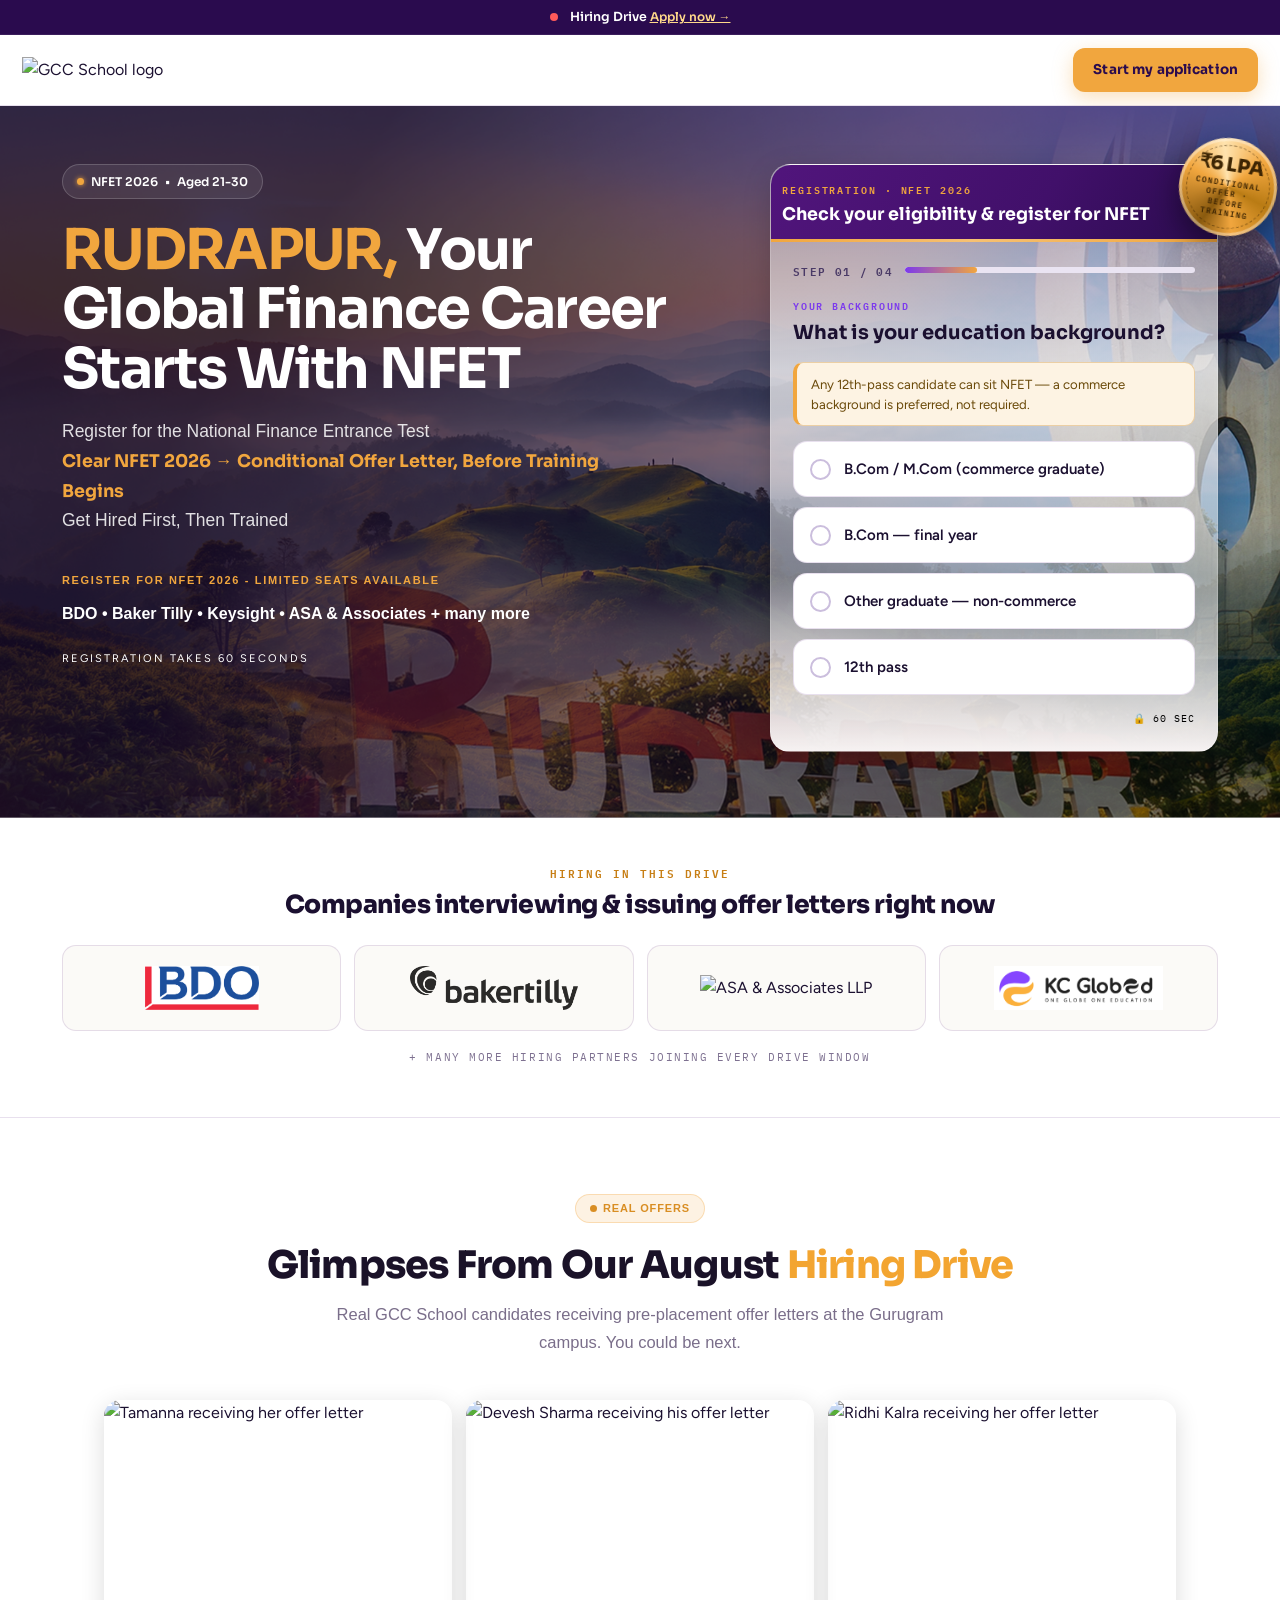
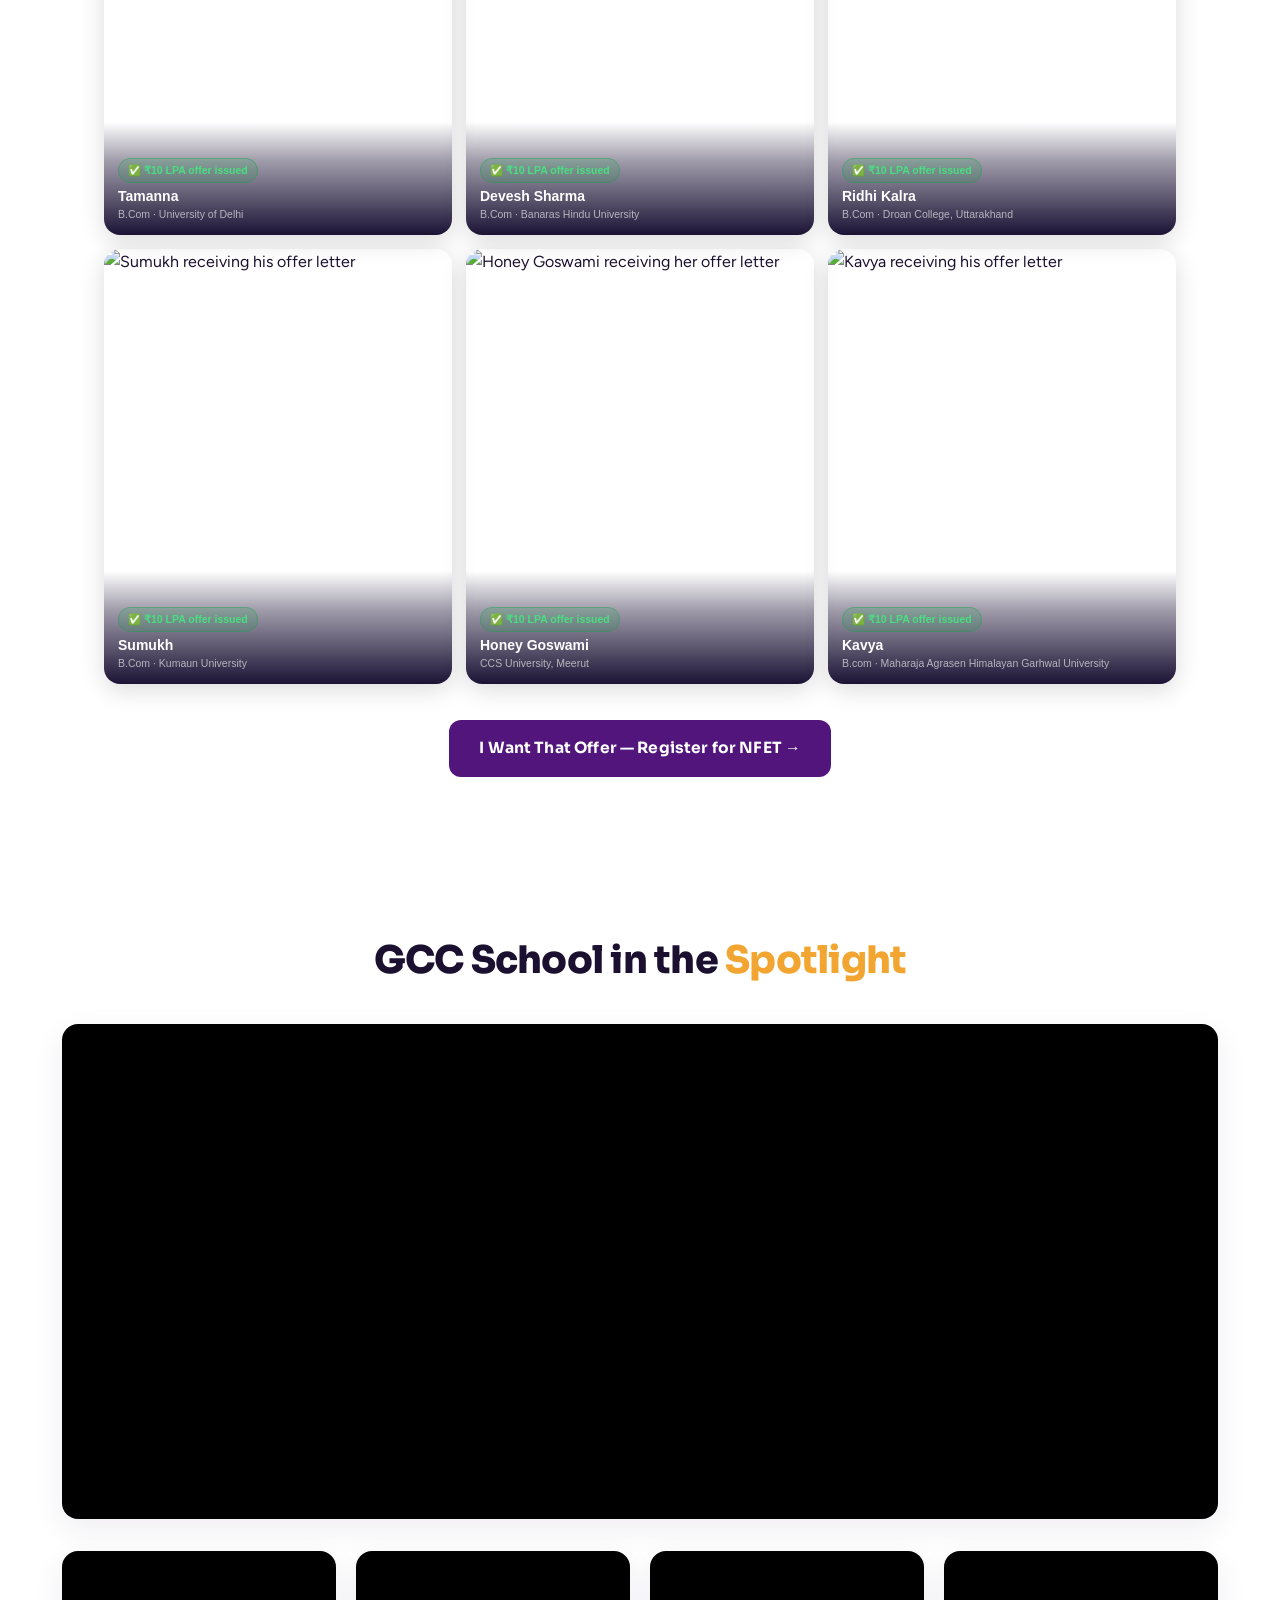
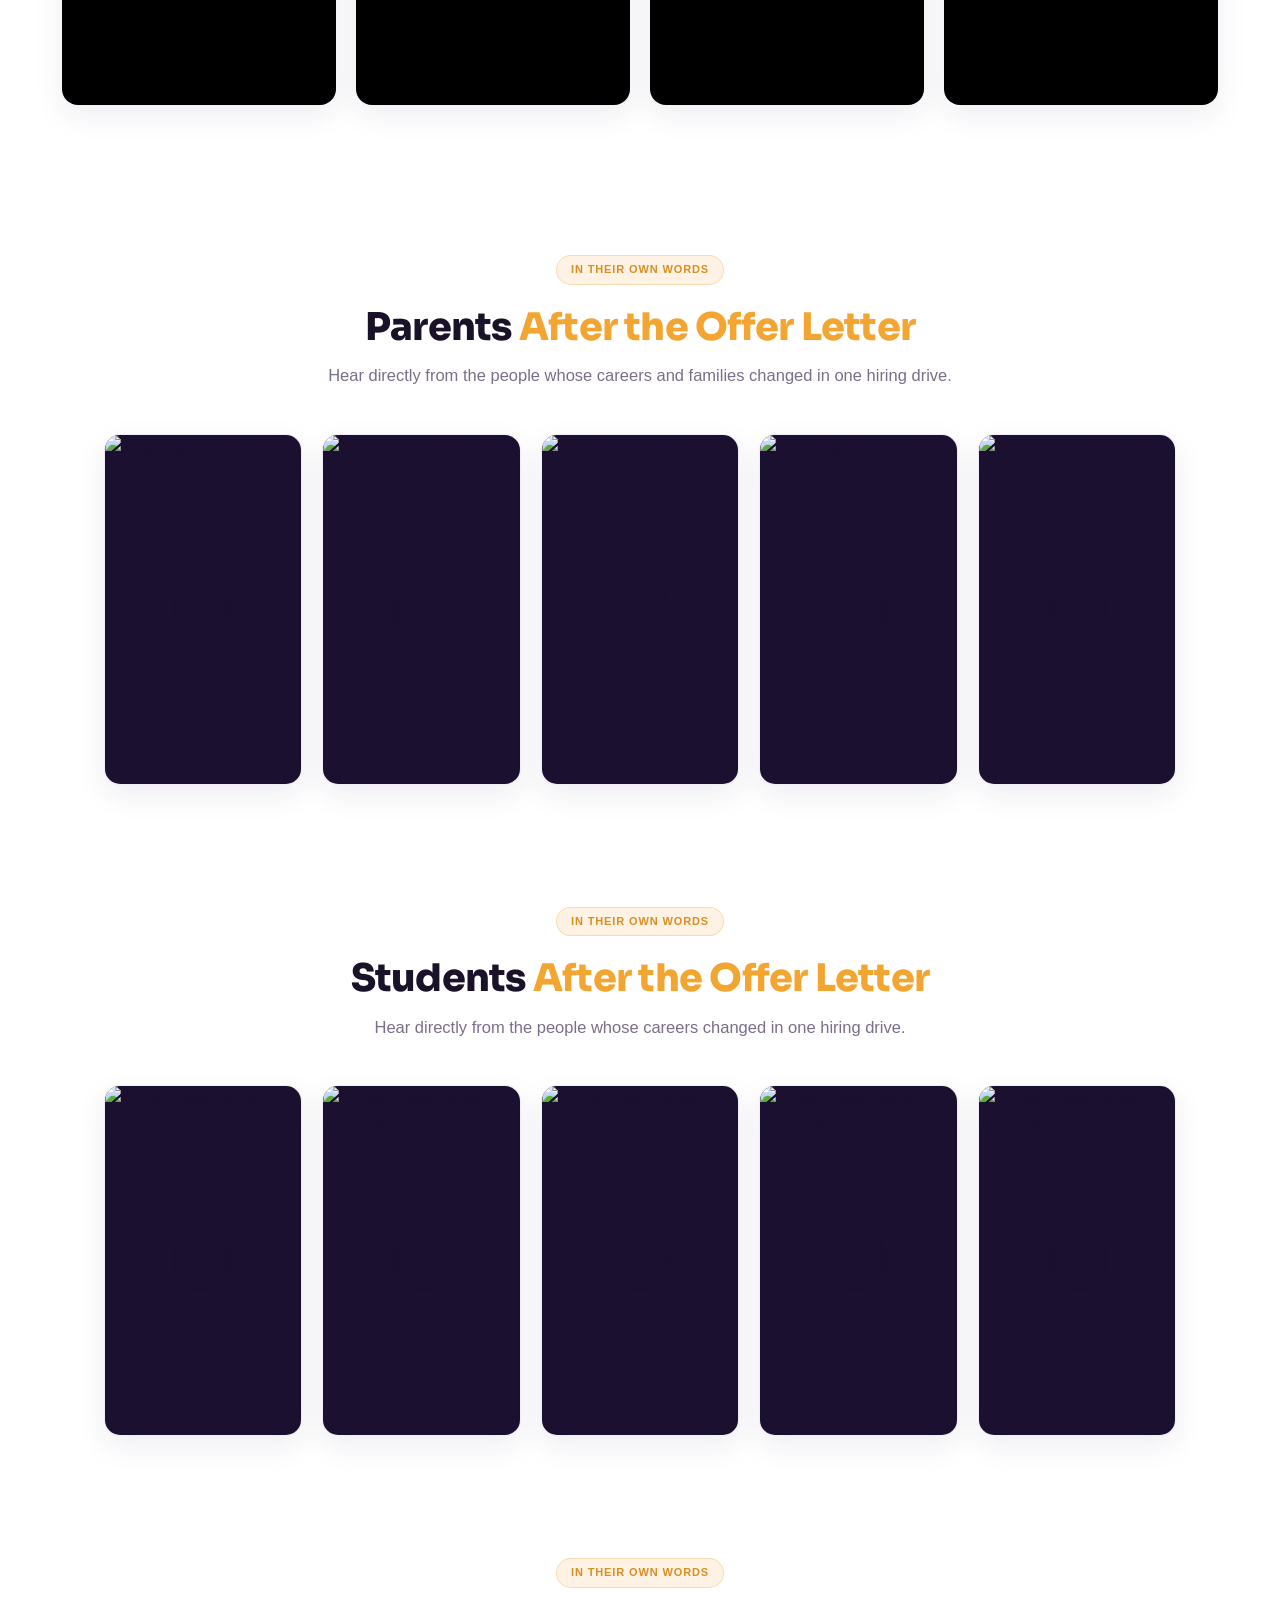
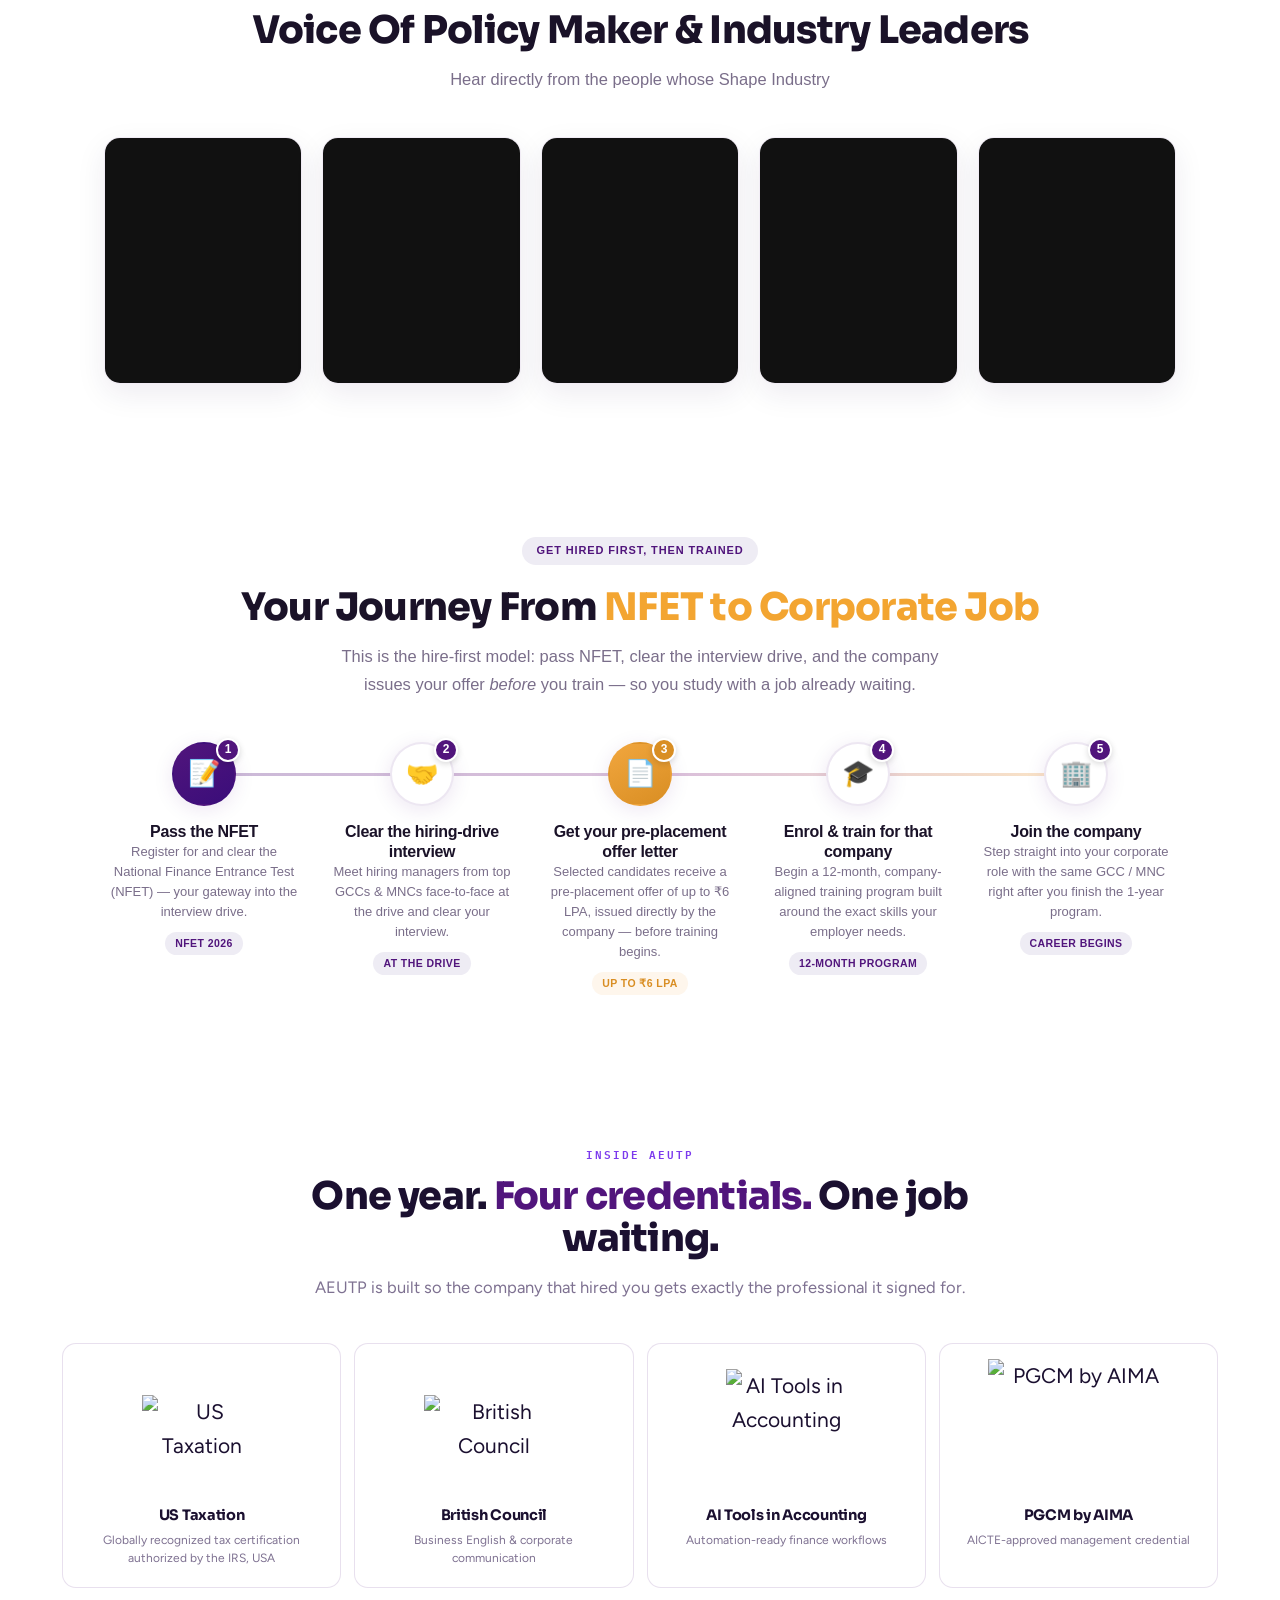
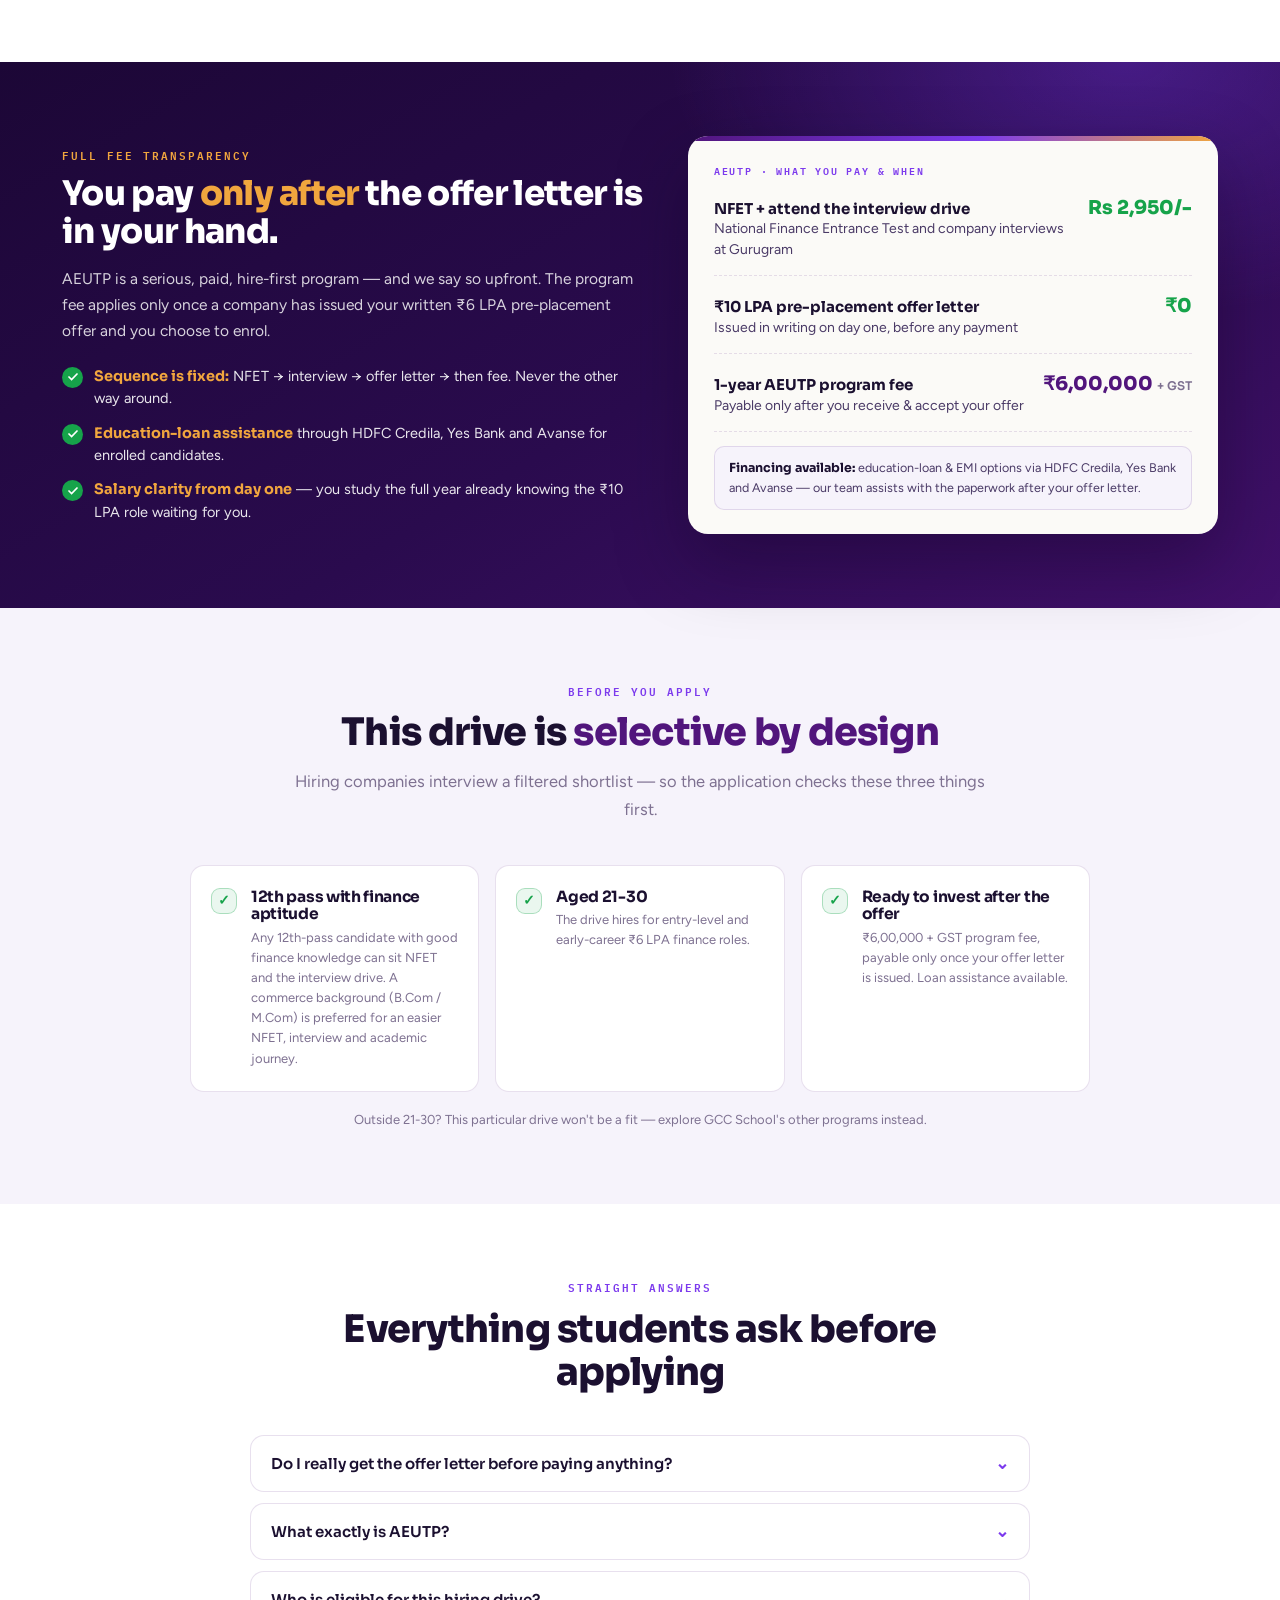
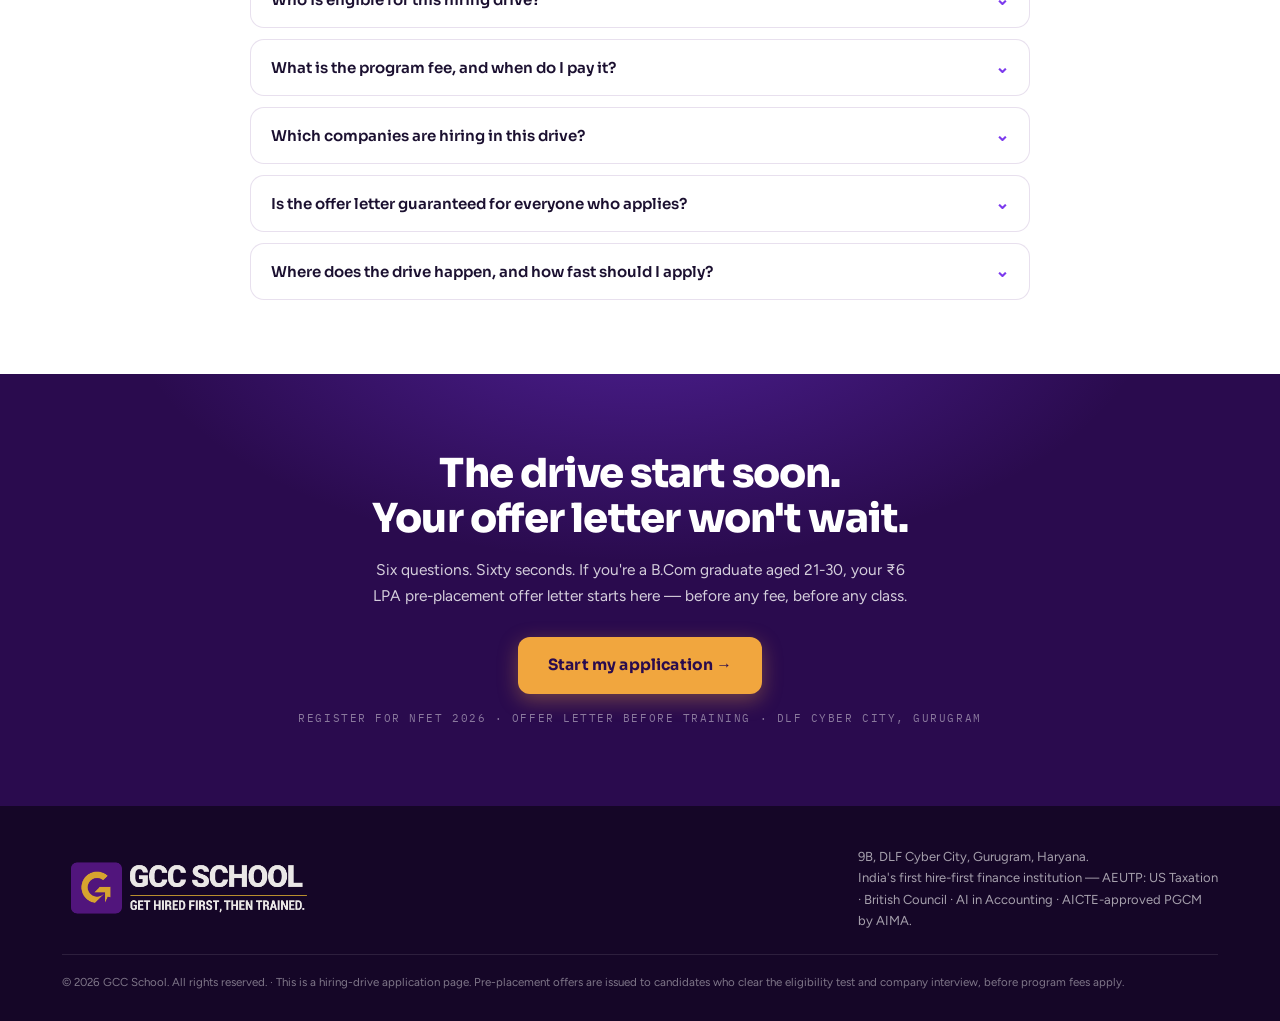
==== index.html @ a6e461c7 "update" ====
<!DOCTYPE html>
<html lang="en">

<head>
  <script src="./state-city.js?v=2"></script>
  <meta charset="UTF-8">
  <meta name="viewport" content="width=device-width, initial-scale=1.0, viewport-fit=cover">
  <meta name="theme-color" content="#2A0B4E">
  <meta name="description"
    content="AEUTP Hiring Drive by GCC School, DLF Cyber City, Gurugram. B.Com graduates (21-30): clear the drive, receive a written ₹6 LPA pre-placement offer letter on day one — before paying a rupee of the 1-year AEUTP program (US Taxation  + British Council + AI in Accounting + AICTE-approved PGCM by AIMA). Apply in 60 seconds.">
  <link rel="shortcut icon" href="https://storage.googleapis.com/static_files_backend/media/images/image.png">
  <title>AEUTP Hiring Drive — ₹6 LPA Offer Letter First, Fees After | GCC School</title>
  <meta property="og:title" content="Get your ₹6 LPA offer letter first. Pay only after.">
  <meta property="og:description"
    content="AEUTP Hiring Drive for B.Com graduates (21-30) at DLF Cyber City, Gurugram. Written pre-placement offer on day one — before any fee. Apply in 60 seconds.">
  <meta property="og:type" content="website">

  <!-- ════════════════ TRACKING (IDs preserved from live page) ════════════════ -->
  <!-- Meta Pixel -->
  <script>
    !function (f, b, e, v, n, t, s) {
      if (f.fbq) return; n = f.fbq = function () {
        n.callMethod ? n.callMethod.apply(n, arguments) : n.queue.push(arguments)
      };
      if (!f._fbq) f._fbq = n; n.push = n; n.loaded = !0; n.version = '2.0';
      n.queue = []; t = b.createElement(e); t.async = !0;
      t.src = v; s = b.getElementsByTagName(e)[0];
      s.parentNode.insertBefore(t, s)
    }(window, document, 'script', 'https://connect.facebook.net/en_US/fbevents.js');
    fbq('init', '1308129784468579');
    fbq('track', 'PageView');
  </script>
  <noscript><img height="1" width="1" style="display:none"
      src="https://www.facebook.com/tr?id=1308129784468579&ev=PageView&noscript=1" /></noscript>

  <!-- Google Analytics -->
  <script async src="https://www.googletagmanager.com/gtag/js?id=G-B2ETHYM6MN"></script>
  <script>window.dataLayer = window.dataLayer || [];
    function gtag() { dataLayer.push(arguments); }
    gtag('js', new Date());
    gtag('config', 'G-B2ETHYM6MN');</script>

  <!-- Google Tag Manager -->
  <script>(function (w, d, s, l, i) {
      w[l] = w[l] || []; w[l].push({
        'gtm.start':
          new Date().getTime(), event: 'gtm.js'
      }); var f = d.getElementsByTagName(s)[0],
        j = d.createElement(s), dl = l != 'dataLayer' ? '&l=' + l : ''; j.async = true; j.src =
          'https://www.googletagmanager.com/gtm.js?id=' + i + dl; f.parentNode.insertBefore(j, f);
    })(window, document, 'script', 'dataLayer', 'GTM-5NVDGXLR');</script>

  <!-- Microsoft Clarity -->
  <script>(function (c, l, a, r, i, t, y) {
      c[a] = c[a] || function () { (c[a].q = c[a].q || []).push(arguments) };
      t = l.createElement(r); t.async = 1; t.src = "https://www.clarity.ms/tag/" + i;
      y = l.getElementsByTagName(r)[0]; y.parentNode.insertBefore(t, y);
    })(window, document, "clarity", "script", "wtdnppatos");</script>

  <link rel="preconnect" href="https://fonts.googleapis.com">
  <link rel="preconnect" href="https://fonts.gstatic.com" crossorigin>
  <link
    href="https://fonts.googleapis.com/css2?family=Sora:wght@500;600;700;800&family=Figtree:wght@400;500;600;700&family=IBM+Plex+Mono:wght@500;600&display=swap"
    rel="stylesheet">

  <link rel="stylesheet" href="./legacy.css">
  <style>
    /* ════════════════ TOKENS ════════════════ */
    :root {
      --ink: #1B1030;
      --ink-2: #4A3A66;
      --ink-3: #7E7191;
      --purple: #51157C;
      --purple-deep: #2A0B4E;
      --violet: #7C3AED;
      --amber: #F1A63E;
      --amber-d: #C77E14;
      --amber-soft: #FDF3E3;
      --paper: #FBFAF7;
      --wash: #F6F3FB;
      --green: #16A34A;
      --green-soft: #EAF7EF;
      --red: #DC2626;
      --red-soft: #FEF2F2;
      --line: rgba(81, 21, 124, .13);
      --f-d: 'Sora', sans-serif;
      --f-b: 'Figtree', sans-serif;
      --f-m: 'IBM Plex Mono', monospace;
      --r-s: 10px;
      --r-m: 14px;
      --r-l: 20px;
      --sh-m: 0 6px 24px rgba(42, 11, 78, .10);
      --sh-l: 0 18px 50px rgba(42, 11, 78, .18);
      --sh-x: 0 28px 70px rgba(13, 4, 32, .35);
    }

    .scroll-dots {
      display: none;
    }

    *,
    *::before,
    *::after {
      box-sizing: border-box;
      margin: 0;
      padding: 0
    }

    html {
      scroll-behavior: smooth;
      -webkit-text-size-adjust: 100%
    }

    body {
      font-family: var(--f-b);
      color: var(--ink);
      background: #fff;
      line-height: 1.6;
      overflow-x: hidden;
      -webkit-tap-highlight-color: transparent
    }

    img {
      max-width: 100%;
      display: block
    }

    a {
      color: inherit;
      text-decoration: none
    }

    button {
      cursor: pointer;
      font-family: inherit;
      border: none;
      background: none
    }

    .btn,
    .opt,
    .faq-q {
      touch-action: manipulation
    }

    [id] {
      scroll-margin-top: 84px
    }

    .wrap {
      width: 100%;
      max-width: 1200px;
      margin: 0 auto;
      padding: 0 22px
    }

    h1,
    h2,
    h3 {
      font-family: var(--f-d);
      letter-spacing: -.02em;
      line-height: 1.12
    }

    .mono {
      font-family: var(--f-m)
    }

    .sr-only {
      position: absolute;
      width: 1px;
      height: 1px;
      overflow: hidden;
      clip: rect(0, 0, 0, 0)
    }

    .btn {
      display: inline-flex;
      align-items: center;
      justify-content: center;
      gap: 9px;
      padding: 16px 30px;
      border-radius: 12px;
      font-family: var(--f-d);
      font-weight: 700;
      font-size: 15.5px;
      transition: transform .18s, box-shadow .18s, background .18s;
      text-align: center
    }

    .btn-amber {
      background: var(--amber);
      color: var(--purple-deep);
      box-shadow: 0 6px 20px rgba(241, 166, 62, .35)
    }

    .btn-amber:hover {
      background: #F6B95F;
      transform: translateY(-2px);
      box-shadow: 0 10px 28px rgba(241, 166, 62, .5)
    }

    .btn-purple {
      background: var(--purple);
      color: #fff
    }

    .btn-purple:hover {
      background: #3E0F61;
      transform: translateY(-2px);
      box-shadow: 0 10px 26px rgba(81, 21, 124, .35)
    }

    .btn:focus-visible,
    .opt:focus-visible,
    .faq-q:focus-visible,
    a:focus-visible {
      outline: 3px solid var(--violet);
      outline-offset: 2px
    }

    .eyebrow {
      font-family: var(--f-m);
      font-size: 11px;
      font-weight: 600;
      letter-spacing: .18em;
      text-transform: uppercase
    }

    .sec {
      padding: 74px 0
    }

    .sec-alt {
      background: var(--wash)
    }

    .sec-head {
      text-align: center;
      max-width: 720px;
      margin: 0 auto 42px
    }

    .sec-head .eyebrow {
      color: var(--violet)
    }

    .sec-title {
      font-size: clamp(25px, 3.4vw, 38px);
      font-weight: 800;
      margin-top: 12px;
      color: var(--ink)
    }

    .sec-title .hl {
      color: var(--purple)
    }

    .sec-lead {
      font-size: clamp(15px, 1.7vw, 16.5px);
      color: var(--ink-3);
      margin-top: 13px;
      line-height: 1.7
    }

    /* ════════════════ TOP STRIP ════════════════ */
    .strip {
      position: sticky;
      top: 0;
      z-index: 1000;
      background: var(--purple-deep);
      color: #fff;
      display: flex;
      align-items: center;
      justify-content: center;
      gap: 12px;
      padding: 9px 14px;
      font-family: var(--f-d);
      font-size: 12.5px;
      font-weight: 600;
      flex-wrap: wrap;
      line-height: 1.3;
      border-bottom: 1px solid rgba(255, 255, 255, .08)
    }

    .strip .dot {
      width: 8px;
      height: 8px;
      border-radius: 50%;
      background: #FF5A5A;
      animation: pulse 1.2s infinite
    }

    @keyframes pulse {

      0%,
      100% {
        transform: scale(1);
        opacity: 1
      }

      50% {
        transform: scale(1.55);
        opacity: .55
      }
    }

    .strip .timer {
      font-family: var(--f-m);
      font-size: 12.5px;
      font-weight: 600;
      background: rgba(255, 255, 255, .10);
      border: 1px solid rgba(255, 255, 255, .16);
      padding: 3px 12px;
      border-radius: 20px;
      color: var(--amber);
      letter-spacing: .06em
    }

    .strip a {
      color: #FFD98A;
      text-decoration: underline;
      font-size: 12px
    }

    .strip-short {
      display: none
    }

    /* ════════════════ NAV ════════════════ */
    .nav {
      background: #fff;
      border-bottom: 1px solid var(--line)
    }

    .nav-in {
      max-width: 1360px;
      margin: 0 auto;
      display: flex;
      align-items: center;
      justify-content: space-between;
      padding: 13px 22px
    }

    .brand {
      display: flex;
      align-items: center;
      gap: 11px
    }

    .brand img {
      max-width: 220px;
    }

    .brand .mk {
      width: 42px;
      height: 42px;
      border-radius: 11px;
      background: linear-gradient(135deg, var(--purple), var(--violet));
      color: #fff;
      display: flex;
      align-items: center;
      justify-content: center;
      font-family: var(--f-d);
      font-weight: 800;
      font-size: 15px
    }

    .brand .nm {
      font-family: var(--f-d);
      font-weight: 800;
      font-size: 17px;
      color: var(--ink);
      line-height: 1.05
    }

    .brand .nm small {
      display: block;
      font-family: var(--f-m);
      font-size: 9px;
      font-weight: 600;
      letter-spacing: .16em;
      text-transform: uppercase;
      color: var(--amber-d);
      margin-top: 3px
    }

    .nav .btn {
      padding: 11px 20px;
      font-size: 13.5px
    }

    /* ════════════════ HERO ════════════════ */
    .hero {
      position: relative;
      background: url('./images/hero_banner.png') center center / cover no-repeat;
      color: #fff;
      padding: 58px 0 66px;
      overflow: hidden;
    }

    .hero::before {
      content: '';
      position: absolute;
      inset: 0;
      z-index: 1;
      background: rgba(0, 0, 0, 0.25);
      pointer-events: none;
    }

    .hero-in {
      position: relative;
      z-index: 2;
      display: grid;
      grid-template-columns: 1fr 448px;
      gap: 54px;
      align-items: start
    }

    .hero-tags {
      display: flex;
      gap: 9px;
      flex-wrap: wrap;
      margin-bottom: 22px
    }

    .htag {
      display: inline-flex;
      align-items: center;
      gap: 7px;
      padding: 7px 14px;
      border-radius: 24px;
      font-family: var(--f-d);
      font-size: 12px;
      font-weight: 600;
      background: rgba(255, 255, 255, .08);
      border: 1px solid rgba(255, 255, 255, .18)
    }

    .htag.live {
      color: #FF9B9B;
      border-color: rgba(255, 90, 90, .45);
      background: rgba(255, 90, 90, .10)
    }

    .htag.blink {
      animation: htagBlinker 1.5s ease-in-out infinite;
    }

    @keyframes htagBlinker {

      0%,
      100% {
        opacity: 1;
        border-color: rgba(241, 166, 62, 0.8);
        box-shadow: 0 0 15px rgba(241, 166, 62, 0.35);
        background: rgba(241, 166, 62, 0.15);
      }

      50% {
        opacity: 0.7;
        border-color: rgba(241, 166, 62, 0.2);
        box-shadow: none;
        background: rgba(241, 166, 62, 0.05);
      }
    }

    .h1 {
      font-size: clamp(33px, 5.3vw, 56px);
      font-weight: 800;
      letter-spacing: -.03em;
      line-height: 1.06;
      margin-bottom: 18px
    }

    .h1 .gold {
      color: var(--amber)
    }

    .h1 .under {
      background-image: linear-gradient(90deg, rgba(241, 166, 62, .9), rgba(246, 193, 115, .9));
      background-repeat: no-repeat;
      background-size: 100% .14em;
      background-position: 0 92%;
      -webkit-box-decoration-break: clone;
      box-decoration-break: clone;
      padding-bottom: .04em
    }

    .hero-lead {
      font-size: clamp(15px, 1.9vw, 17.5px);
      color: rgba(255, 255, 255, .86);
      max-width: 560px;
      line-height: 1.7;
      margin-bottom: 24px
    }

    .hero-lead strong {
      color: var(--amber);
      font-family: var(--f-d);
      font-weight: 700
    }

    .hero-proof {
      display: flex;
      flex-direction: column;
      gap: 11px;
      margin-top: 6px
    }

    .hp-row {
      display: flex;
      align-items: flex-start;
      gap: 11px;
      font-size: 14.5px;
      color: rgba(255, 255, 255, .9)
    }

    .hp-row .tk {
      flex-shrink: 0;
      width: 21px;
      height: 21px;
      border-radius: 50%;
      background: var(--green);
      display: flex;
      align-items: center;
      justify-content: center;
      margin-top: 1px
    }

    .hp-row b {
      font-family: var(--f-d);
      font-weight: 700;
      color: #fff
    }

    .hero-note {
      margin-top: 26px;
      font-family: var(--f-m);
      font-size: 11px;
      letter-spacing: .14em;
      text-transform: uppercase;
      color: rgba(255, 255, 255, .5)
    }

    /* ════════════════ APPLICATION CARD — the offer-letter ════════════════ */
    .app-shell {
      position: relative;
    }

    .seal {
      position: absolute;
      top: -26px;
      right: -59px;
      z-index: 6;
      width: 98px;
      height: 98px;
      border-radius: 50%;
      display: flex;
      flex-direction: column;
      align-items: center;
      justify-content: center;
      text-align: center;
      transform: rotate(9deg);
      background: conic-gradient(from 210deg, #8A5A0E, #F1A63E 22%, #FFE3AE 38%, #F1A63E 55%, #B97B14 72%, #F1A63E 88%, #8A5A0E);
      box-shadow: 0 12px 30px rgba(0, 0, 0, .4), inset 0 0 0 3px rgba(255, 255, 255, .35);
      color: #3D2503
    }

    .seal::before {
      content: '';
      position: absolute;
      inset: 7px;
      border-radius: 50%;
      border: 1.5px dashed rgba(61, 37, 3, .55)
    }

    .seal .a {
      font-family: var(--f-d);
      font-weight: 800;
      font-size: 19px;
      line-height: 1;
      letter-spacing: -.02em
    }

    .seal .b {
      font-family: var(--f-m);
      font-size: 7.6px;
      font-weight: 600;
      letter-spacing: .14em;
      text-transform: uppercase;
      margin-top: 3px;
      max-width: 74px;
      line-height: 1.35
    }

    .app-card {
      background: linear-gradient(to bottom,
          rgba(255, 255, 255, 0.339) 0%,
          rgba(255, 255, 255, 0.739) 35%,
          rgba(255, 255, 255, 0.427) 70%,
          rgb(246, 242, 242) 100%);

      backdrop-filter: blur(0px);
      -webkit-backdrop-filter: blur(8px);

      border: 1px solid rgba(255, 255, 255, 0.18);
      box-shadow: 0 8px 28px rgba(0, 0, 0, 0.18);
      border-radius: 20px;
      overflow: hidden;
    }

    .app-head {
      background: linear-gradient(120deg, var(--purple) 0%, #41106A 60%, var(--purple-deep) 100%);
      padding: 17px 11px 15px;
      padding-right: 42px;
      border-top-left-radius: 20px;
      position: relative
    }

    .app-head::after {
      content: '';
      position: absolute;
      left: 0;
      right: 0;
      bottom: 0;
      height: 3px;
      background: linear-gradient(90deg, var(--amber), #F6C173 45%, var(--amber))
    }

    .app-head .k {
      font-family: var(--f-m);
      font-size: 9.5px;
      font-weight: 600;
      letter-spacing: .2em;
      text-transform: uppercase;
      color: var(--amber);
      display: flex;
      justify-content: space-between;
      gap: 10px
    }

    .app-head .t {
      font-family: var(--f-d);
      color: #fff;
      font-weight: 700;
      font-size: 17.5px;
      margin-top: 6px;
      line-height: 1.35
    }

    .app-body {
      padding: 20px 22px 24px;
      min-height: 452px;
      display: flex;
      flex-direction: column;
    }

    .prog {
      display: flex;
      align-items: center;
      gap: 12px;
      margin-bottom: 18px
    }

    .prog .tick {
      font-family: var(--f-m);
      font-size: 11px;
      font-weight: 600;
      letter-spacing: .12em;
      color: var(--ink-2);
      white-space: nowrap
    }

    .prog .rail {
      flex: 1;
      height: 6px;
      border-radius: 6px;
      background: #EAE4F2;
      overflow: hidden
    }

    .prog .fill {
      height: 100%;
      width: 0%;
      border-radius: 6px;
      background: linear-gradient(90deg, var(--violet), var(--amber));
      transition: width .35s ease
    }

    .q-kicker {
      font-family: var(--f-m);
      font-size: 10px;
      font-weight: 600;
      letter-spacing: .18em;
      text-transform: uppercase;
      color: var(--violet);
      margin-bottom: 7px
    }

    .q-title {
      font-family: var(--f-d);
      font-size: 19.5px;
      font-weight: 700;
      color: var(--ink);
      line-height: 1.35;
      margin-bottom: 15px
    }

    .q-note {
      background: var(--amber-soft);
      border: 1px solid rgba(199, 126, 20, .3);
      border-left: 4px solid var(--amber);
      border-radius: var(--r-s);
      padding: 11px 14px;
      font-size: 13.2px;
      line-height: 1.55;
      color: #6B4A0A;
      margin-bottom: 15px
    }

    .q-note b {
      font-family: var(--f-d)
    }

    .opts {
      display: flex;
      flex-direction: column;
      gap: 10px
    }

    .opt {
      display: flex;
      align-items: center;
      gap: 13px;
      width: 100%;
      text-align: left;
      background: #fff;
      border: 1.5px solid var(--line);
      border-radius: var(--r-m);
      padding: 15px 16px;
      font-family: var(--f-b);
      font-size: 15px;
      font-weight: 600;
      color: var(--ink);
      transition: border-color .15s, box-shadow .15s, transform .12s;
      min-height: 56px
    }

    .opt .ring {
      flex-shrink: 0;
      width: 21px;
      height: 21px;
      border-radius: 50%;
      border: 2px solid #CBBEDD;
      position: relative;
      transition: border-color .15s
    }

    @media(hover:hover) {
      .opt:hover {
        border-color: var(--violet);
        box-shadow: 0 4px 16px rgba(124, 58, 237, .14);
        transform: translateY(-1px)
      }
    }

    .opt:active {
      transform: scale(.985)
    }

    .opt.sel {
      border-color: var(--purple);
      background: #F4EEFB;
      box-shadow: 0 4px 16px rgba(81, 21, 124, .16)
    }

    .opt.sel .ring {
      border-color: var(--purple)
    }

    .opt.sel .ring::after {
      content: '';
      position: absolute;
      inset: 3.5px;
      border-radius: 50%;
      background: var(--purple)
    }

    .opt small {
      display: block;
      font-weight: 500;
      font-size: 12.5px;
      color: var(--ink-3);
      margin-top: 2px
    }

    .step-foot {
      margin-top: auto;
      padding-top: 16px;
      display: flex;
      align-items: center;
      justify-content: space-between;
      gap: 10px
    }

    .back-lk {
      display: inline-flex;
      align-items: center;
      gap: 6px;
      font-family: var(--f-d);
      font-size: 13px;
      font-weight: 600;
      color: var(--ink-3);
      padding: 6px 4px
    }

    .back-lk:hover {
      color: var(--purple)
    }

    .secure {
      font-family: var(--f-m);
      font-size: 10px;
      letter-spacing: .1em;
      text-transform: uppercase;
      color: black
    }

    .step {
      animation: stepIn .32s ease both
    }

    @keyframes stepIn {
      from {
        opacity: 0;
        transform: translateX(26px)
      }

      to {
        opacity: 1;
        transform: none
      }
    }

    .f-stack {
      display: flex;
      flex-direction: column;
      gap: 10px
    }

    .f-in {
      width: 100%;
      padding: 14px 15px;
      border: 1.5px solid var(--line);
      border-radius: var(--r-s);
      font-size: 16px;
      font-family: var(--f-b);
      background: #fff;
      color: var(--ink);
      outline: none;
      transition: border-color .15s, box-shadow .15s
    }

    .f-in:focus {
      border-color: var(--purple);
      box-shadow: 0 0 0 3px rgba(81, 21, 124, .10)
    }

    .f-in::placeholder {
      color: #A79BB8
    }

    .f-err {
      display: none;
      color: var(--red);
      font-size: 12px;
      margin-top: -4px;
      padding-left: 2px
    }

    .consent {
      font-size: 11.5px;
      color: var(--ink-3);
      line-height: 1.55;
      margin-top: 10px;
      text-align: center
    }

    .hp-field {
      position: absolute;
      left: -6000px;
      top: -6000px;
      height: 0;
      overflow: hidden
    }

    /* Disqualified + success states */
    .state-wrap {
      text-align: center;
      padding: 16px 4px 6px;
      animation: stepIn .32s ease both
    }

    .state-ic {
      width: 64px;
      height: 64px;
      border-radius: 50%;
      margin: 0 auto 16px;
      display: flex;
      align-items: center;
      justify-content: center;
      font-size: 29px
    }

    .state-ic.ok {
      background: var(--green);
      color: #fff
    }

    .state-ic.no {
      background: var(--red-soft);
      color: var(--red);
      border: 2px solid #FCA5A5;
      font-size: 25px
    }

    .state-wrap h3 {
      font-size: 21px;
      font-weight: 800;
      color: var(--ink);
      margin-bottom: 9px
    }

    .state-wrap p {
      font-size: 14px;
      color: var(--ink-2);
      line-height: 1.65;
      max-width: 340px;
      margin: 0 auto
    }

    .lead-ref {
      display: inline-block;
      margin: 14px auto 4px;
      font-family: var(--f-m);
      font-size: 12.5px;
      font-weight: 600;
      letter-spacing: .08em;
      background: var(--green-soft);
      color: #0E6B33;
      border: 1px solid rgba(22, 163, 74, .35);
      border-radius: 8px;
      padding: 7px 14px
    }

    .next-list {
      text-align: left;
      max-width: 340px;
      margin: 16px auto 0;
      display: flex;
      flex-direction: column;
      gap: 9px
    }

    .next-list .n {
      display: flex;
      gap: 10px;
      font-size: 13.5px;
      color: var(--ink-2);
      line-height: 1.5
    }

    .next-list .n b {
      color: var(--ink)
    }

    .next-list .n .d {
      flex-shrink: 0;
      width: 22px;
      height: 22px;
      border-radius: 7px;
      background: var(--wash);
      border: 1px solid var(--line);
      font-family: var(--f-m);
      font-size: 11px;
      font-weight: 600;
      color: var(--purple);
      display: flex;
      align-items: center;
      justify-content: center;
      margin-top: 1px
    }

    .wa-btn {
      margin-top: 18px;
      background: #22C15E;
      color: #fff;
      box-shadow: 0 6px 20px rgba(34, 193, 94, .35)
    }

    .wa-btn:hover {
      background: #1FAF55;
      transform: translateY(-2px)
    }

    /* ════════════════ LOGO BAND ════════════════ */
    .logo-band {
      background: #fff;
      padding: 46px 0 50px;
      border-bottom: 1px solid var(--line)
    }

    .logo-head {
      text-align: center;
      margin-bottom: 26px
    }

    .logo-head .eyebrow {
      color: var(--amber-d)
    }

    .logo-head h2 {
      font-size: clamp(19px, 2.6vw, 25px);
      font-weight: 800;
      margin-top: 9px;
      color: var(--ink)
    }

    .logo-grid {
      display: grid;
      grid-template-columns: repeat(4, 1fr);
      gap: 13px;
      align-items: stretch
    }

    .logo-cell {
      background: var(--paper);
      border: 1px solid var(--line);
      border-radius: var(--r-m);
      padding: 0px 8px;
      display: flex;
      align-items: center;
      justify-content: center;
      min-height: 86px;
      transition: transform .18s, box-shadow .18s
    }


    @media(hover:hover) {
      .logo-cell:hover {
        transform: translateY(-3px);
        box-shadow: var(--sh-m)
      }
    }

    .logo-cell img {
      max-height: 44px;
      width: auto;
      max-width: 100%;
      object-fit: contain
    }

    .logo-more {
      text-align: center;
      margin-top: 18px;
      font-family: var(--f-m);
      font-size: 11px;
      letter-spacing: .14em;
      text-transform: uppercase;
      color: var(--ink-3)
    }

    /* ════════════════ JOURNEY ════════════════ */
    .jgrid {
      display: grid;
      grid-template-columns: repeat(4, 1fr);
      gap: 16px;
      position: relative
    }

    .jgrid::before {
      content: '';
      position: absolute;
      top: 29px;
      left: 9%;
      right: 9%;
      height: 2px;
      background: repeating-linear-gradient(90deg, var(--line) 0 9px, transparent 9px 17px)
    }

    .jcard {
      background: #fff;
      border: 1px solid var(--line);
      border-radius: var(--r-l);
      padding: 24px 20px;
      position: relative;
      transition: transform .2s, box-shadow .2s
    }

    @media(hover:hover) {
      .jcard:hover {
        transform: translateY(-4px);
        box-shadow: var(--sh-l)
      }
    }

    .jnum {
      width: 46px;
      height: 46px;
      border-radius: 13px;
      background: var(--purple);
      color: #fff;
      display: flex;
      align-items: center;
      justify-content: center;
      font-family: var(--f-m);
      font-weight: 600;
      font-size: 15px;
      margin-bottom: 15px;
      position: relative;
      z-index: 1;
      box-shadow: 0 7px 18px rgba(81, 21, 124, .3)
    }

    .jcard.win {
      border-color: rgba(241, 166, 62, .6);
      background: linear-gradient(180deg, #FFFBF2, #fff)
    }

    .jcard.win .jnum {
      background: var(--amber);
      color: var(--purple-deep);
      box-shadow: 0 7px 18px rgba(241, 166, 62, .4)
    }

    .jcard h3 {
      font-size: 16.5px;
      font-weight: 700;
      margin-bottom: 8px
    }

    .jcard p {
      font-size: 13.5px;
      color: var(--ink-3);
      line-height: 1.6
    }

    .jcard p b {
      color: var(--amber-d)
    }

    .jpill {
      display: inline-block;
      margin-top: 12px;
      font-family: var(--f-m);
      font-size: 10px;
      font-weight: 600;
      letter-spacing: .1em;
      text-transform: uppercase;
      background: var(--wash);
      border: 1px solid var(--line);
      color: var(--purple);
      border-radius: 16px;
      padding: 4px 11px
    }

    .jcard.win .jpill {
      background: var(--amber-soft);
      border-color: rgba(199, 126, 20, .35);
      color: var(--amber-d)
    }

    /* ════════════════ PROGRAM STACK ════════════════ */
    .stack-grid {
      display: grid;
      grid-template-columns: repeat(4, 1fr);
      gap: 13px
    }

    .scard {
      background: #fff;
      border: 1px solid var(--line);
      border-radius: var(--r-m);
      padding: 20px 16px;
      text-align: center;
      transition: transform .18s, box-shadow .18s
    }

    @media(hover:hover) {
      .scard:hover {
        transform: translateY(-3px);
        box-shadow: var(--sh-m)
      }
    }

    .scard .ic {
      /* width: 46px;
      height: 46px; */
      margin: 0 auto 12px;
      border-radius: 13px;
      display: flex;
      align-items: center;
      justify-content: center;
      font-size: 21px
    }

    .scard h3 {
      font-size: 14.5px;
      font-weight: 700;
      line-height: 1.35
    }

    .scard p {
      font-size: 12px;
      color: var(--ink-3);
      margin-top: 5px;
      line-height: 1.5
    }

    .stack-note {
      margin-top: 20px;
      text-align: center;
      font-size: 13.5px;
      color: var(--ink-2)
    }

    .stack-note b {
      font-family: var(--f-d);
      color: var(--purple)
    }

    /* ════════════════ FEE / MODEL ════════════════ */
    .fee-wrap {
      display: grid;
      grid-template-columns: 1.05fr .95fr;
      gap: 40px;
      align-items: center
    }

    .fee-copy h2 {
      font-size: clamp(24px, 3.2vw, 34px);
      font-weight: 800
    }

    .fee-copy h2 .hl {
      color: var(--amber)
    }

    .fee-copy p {
      margin-top: 14px;
      font-size: 15.5px;
      line-height: 1.7;
      color: rgba(255, 255, 255, .82)
    }

    .fee-points {
      margin-top: 20px;
      display: flex;
      flex-direction: column;
      gap: 12px
    }

    .fee-points .fp {
      display: flex;
      gap: 11px;
      font-size: 14.5px;
      color: rgba(255, 255, 255, .9);
      line-height: 1.55
    }

    .fee-points .fp .tk {
      flex-shrink: 0;
      width: 21px;
      height: 21px;
      border-radius: 50%;
      background: var(--green);
      display: flex;
      align-items: center;
      justify-content: center;
      margin-top: 2px
    }

    .fee-points .fp b {
      color: var(--amber);
      font-family: var(--f-d)
    }

    .fee-card {
      background: var(--paper);
      border-radius: var(--r-l);
      box-shadow: var(--sh-x);
      padding: 26px 26px 24px;
      color: var(--ink);
      position: relative;
      overflow: hidden
    }

    .fee-card::before {
      content: '';
      position: absolute;
      top: 0;
      left: 0;
      right: 0;
      height: 5px;
      background: linear-gradient(90deg, var(--purple), var(--violet) 55%, var(--amber))
    }

    .fee-card .fk {
      font-family: var(--f-m);
      font-size: 10px;
      font-weight: 600;
      letter-spacing: .18em;
      text-transform: uppercase;
      color: var(--violet)
    }

    .fee-row {
      display: flex;
      justify-content: space-between;
      align-items: baseline;
      gap: 14px;
      padding: 15px 0;
      border-bottom: 1px dashed var(--line)
    }

    .fee-row:last-of-type {
      border-bottom: none
    }

    .fee-row .l {
      font-size: 14px;
      color: var(--ink-2);
      line-height: 1.45
    }

    .fee-row .l b {
      display: block;
      font-family: var(--f-d);
      font-size: 15px;
      color: var(--ink)
    }

    .fee-row .v {
      font-family: var(--f-d);
      font-weight: 800;
      font-size: 19px;
      color: var(--purple);
      white-space: nowrap
    }

    .fee-row .v.free {
      color: var(--green)
    }

    .loan-line {
      margin-top: 14px;
      background: var(--wash);
      border: 1px solid var(--line);
      border-radius: var(--r-s);
      padding: 11px 14px;
      font-size: 12.5px;
      color: var(--ink-2);
      line-height: 1.55
    }

    .loan-line b {
      font-family: var(--f-d);
      color: var(--ink)
    }

    /* ════════════════ ELIGIBILITY ════════════════ */
    .elig-grid {
      display: grid;
      grid-template-columns: repeat(3, 1fr);
      gap: 16px;
      max-width: 900px;
      margin: 0 auto
    }

    .ecard {
      background: #fff;
      border: 1px solid var(--line);
      border-radius: var(--r-m);
      padding: 22px 20px;
      display: flex;
      gap: 14px;
      align-items: flex-start
    }

    .ecard .tk {
      flex-shrink: 0;
      width: 26px;
      height: 26px;
      border-radius: 9px;
      background: var(--green-soft);
      color: var(--green);
      display: flex;
      align-items: center;
      justify-content: center;
      font-weight: 800;
      font-size: 14px;
      border: 1px solid rgba(22, 163, 74, .3)
    }

    .ecard h3 {
      font-size: 15.5px;
      font-weight: 700;
      margin-bottom: 5px
    }

    .ecard p {
      font-size: 13px;
      color: var(--ink-3);
      line-height: 1.55
    }

    .elig-warn {
      max-width: 900px;
      margin: 18px auto 0;
      text-align: center;
      font-size: 13px;
      color: var(--ink-3)
    }

    /* ════════════════ FAQ ════════════════ */
    .faq {
      max-width: 780px;
      margin: 0 auto;
      display: flex;
      flex-direction: column;
      gap: 11px
    }

    .faq-item {
      background: #fff;
      border: 1px solid var(--line);
      border-radius: var(--r-m);
      overflow: hidden
    }

    .faq-q {
      width: 100%;
      display: flex;
      justify-content: space-between;
      align-items: center;
      gap: 14px;
      text-align: left;
      padding: 17px 20px;
      font-family: var(--f-d);
      font-size: 15px;
      font-weight: 600;
      color: var(--ink)
    }

    .faq-q .ch {
      flex-shrink: 0;
      transition: transform .25s;
      color: var(--violet);
      font-size: 17px
    }

    .faq-item.open .ch {
      transform: rotate(180deg)
    }

    .faq-a {
      max-height: 0;
      overflow: hidden;
      transition: max-height .3s ease
    }

    .faq-a-in {
      padding: 0 20px 18px;
      font-size: 14px;
      color: var(--ink-2);
      line-height: 1.7
    }

    .faq-a-in b {
      color: var(--ink)
    }

    /* ════════════════ FINAL CTA ════════════════ */
    .final {
      background: radial-gradient(800px 420px at 50% -20%, rgba(124, 58, 237, .45), transparent 65%), var(--purple-deep);
      color: #fff;
      text-align: center;
      padding: 78px 0
    }

    .final h2 {
      font-size: clamp(26px, 3.6vw, 40px);
      font-weight: 800
    }

    .final h2 .gold {
      color: var(--amber)
    }

    .final p {
      margin: 15px auto 28px;
      max-width: 560px;
      font-size: 15.5px;
      color: rgba(255, 255, 255, .8);
      line-height: 1.7
    }

    .final .mono-note {
      margin-top: 16px;
      font-family: var(--f-m);
      font-size: 11px;
      letter-spacing: .14em;
      text-transform: uppercase;
      color: rgba(255, 255, 255, .45)
    }

    /* ════════════════ FOOTER ════════════════ */
    .foot {
      background: #150627;
      color: rgba(255, 255, 255, .62);
      padding: 40px 0 30px;
      font-size: 13px
    }

    .foot-top {
      display: flex;
      justify-content: space-between;
      gap: 26px;
      flex-wrap: wrap;
      padding-bottom: 22px;
      border-bottom: 1px solid rgba(255, 255, 255, .1)
    }

    .foot-top img {
      max-height: 84px;
      width: auto;
      border-radius: 4px;
    }


    .foot .nm {
      font-family: var(--f-d);
      font-weight: 800;
      font-size: 17px;
      color: #fff
    }

    .foot .nm small {
      display: block;
      font-family: var(--f-m);
      font-size: 9px;
      letter-spacing: .16em;
      text-transform: uppercase;
      color: var(--amber);
      margin-top: 4px
    }

    .foot-bottom {
      padding-top: 18px;
      font-size: 11.5px;
      line-height: 1.6;
      color: rgba(255, 255, 255, .45)
    }

    /* ════════════════ STICKY MOBILE BAR ════════════════ */
    .mbar {
      display: none;
      position: fixed;
      left: 0;
      right: 0;
      bottom: 0;
      z-index: 1001;
      background: #fff;
      border-top: 1px solid var(--line);
      box-shadow: 0 -8px 30px rgba(42, 11, 78, .15);
      padding: 10px 14px calc(10px + env(safe-area-inset-bottom));
      transform: translateY(110%);
      transition: transform .3s ease
    }

    .mbar-in {
      display: flex;
      align-items: center;
      justify-content: space-between;
      gap: 12px
    }

    .mbar .t {
      font-family: var(--f-d);
      font-weight: 700;
      font-size: 13.5px;
      color: var(--ink)
    }

    .mbar .s {
      font-family: var(--f-m);
      font-size: 10.5px;
      color: var(--red);
      letter-spacing: .06em
    }

    .mbar .btn {
      padding: 12px 20px;
      font-size: 14px
    }

    .fade {
      opacity: 0;
      transform: translateY(20px);
      transition: opacity .55s ease, transform .55s ease
    }

    .fade.in {
      opacity: 1;
      transform: none
    }

    @media(prefers-reduced-motion:reduce) {
      .fade {
        opacity: 1;
        transform: none;
        transition: none
      }

      .step,
      .state-wrap {
        animation: none
      }

      * {
        animation: none !important;
        transition: none !important
      }
    }

    /* ═════════ RESPONSIVE — base styles are desktop ≥1201px ═════════ */

    /* Laptop / small desktop (1025–1200px) */
    @media(max-width:1200px) {
      .hero-in {
        grid-template-columns: 1fr 416px;
        gap: 40px
      }

      .h1 {
        font-size: clamp(31px, 4.5vw, 48px)
      }
    }

    /* Tablet landscape (913–1024px, iPad landscape) */
    @media(max-width:1024px) {
      .hero {
        padding: 50px 0 58px
      }

      .hero-in {
        grid-template-columns: 1fr 388px;
        gap: 30px
      }

      .h1 {
        font-size: clamp(29px, 4.3vw, 42px)
      }

      .hero-lead {
        font-size: 15.5px
      }

      .jgrid {
        grid-template-columns: repeat(2, 1fr)
      }

      .jgrid::before {
        display: none
      }

      .stack-grid {
        grid-template-columns: repeat(2, 1fr)
      }

      .logo-grid {
        grid-template-columns: repeat(4, 1fr)
      }

      .seal {
        width: 88px;
        height: 88px;
        top: -22px;
        right: -8px
      }

      .seal .a {
        font-size: 17px
      }
    }

    /* Tablet portrait (601–912px, iPad portrait): single column, sticky bar on */
    @media(max-width:912px) {
      .hero {
        padding: 46px 0 54px
      }

      .hero-in {
        grid-template-columns: 1fr;
        gap: 40px
      }

      .app-shell {
        max-width: 520px;
        margin: 0 auto;
        width: 100%
      }

      .app-body {
        min-height: 430px
      }

      .fee-wrap {
        grid-template-columns: 1fr;
        gap: 34px
      }

      .fee-card {
        max-width: 560px;
        margin: 0 auto;
        width: 100%
      }

      .elig-grid {
        grid-template-columns: 1fr;
        max-width: 560px
      }

      .sec {
        padding: 58px 0
      }

      .sec-head {
        margin-bottom: 34px
      }

      .mbar {
        display: block
      }

      body {
        padding-bottom: 72px
      }
    }

    /* Phablet */
    @media(max-width:740px) {
      .stack-grid {
        grid-template-columns: repeat(1, 1fr)
      }
    }

    /* Phone (≤600px) */
    @media(max-width:600px) {
      .strip {
        font-size: 11px;
        gap: 8px;
        padding: 8px 10px
      }

      .strip-long {
        display: none
      }

      .strip-short {
        display: inline
      }

      .strip a {
        display: none
      }

      .strip .timer {
        font-size: 11.5px;
        padding: 3px 10px
      }

      .nav-in {
        padding: 11px 16px
      }

      .brand .mk {
        width: 38px;
        height: 38px;
        font-size: 13.5px
      }

      .brand .nm {
        font-size: 15px
      }

      .nav .btn {
        padding: 10px 14px;
        font-size: 12.5px
      }

      .hero {
        padding: 38px 0 48px
      }

      .hero-tags {
        gap: 7px;
        margin-bottom: 18px
      }

      .htag {
        font-size: 11px;
        padding: 6px 11px
      }

      .h1 {
        font-size: clamp(28px, 8vw, 38px)
      }

      .h1 br {
        display: none
      }

      .hero-lead {
        font-size: 14.5px;
        margin-bottom: 20px
      }

      .hp-row {
        font-size: 13.5px
      }

      .hero-note {
        font-size: 10px;
        margin-top: 20px
      }

      .app-body {
        padding: 18px 16px 20px;
        min-height: 414px
      }

      .q-title {
        font-size: 17.5px
      }

      .q-note {
        font-size: 12.5px;
        padding: 10px 12px
      }

      .opt {
        font-size: 14.5px;
        padding: 13px 14px;
        min-height: 52px;
        gap: 11px
      }

      .back-lk {
        padding: 10px 8px
      }

      .seal {
        width: 82px;
        height: 82px;
        top: -18px;
        right: -4px
      }

      .seal .a {
        font-size: 15.5px
      }

      .seal .b {
        font-size: 7px;
        max-width: 64px
      }

      .jgrid {
        grid-template-columns: 1fr
      }

      .jcard {
        padding: 22px 18px
      }

      .logo-grid {
        grid-template-columns: repeat(2, 1fr);
        gap: 10px
      }

      .logo-cell {
        min-height: 76px;
        padding: 14px
      }

      .logo-cell img {
        max-height: 38px
      }

      .sec {
        padding: 50px 0
      }

      .sec-head {
        margin-bottom: 28px
      }

      .final {
        padding: 60px 0
      }

      .foot-top {
        flex-direction: column;
        gap: 16px
      }

      .video-grid {
        display: flex !important;
        flex-wrap: nowrap !important;
        overflow-x: auto !important;
        scroll-snap-type: x mandatory;
        padding-bottom: 12px;
        gap: 16px;
        -webkit-overflow-scrolling: touch;
      }

      .video-grid::-webkit-scrollbar {
        height: 6px;
      }

      .video-grid::-webkit-scrollbar-thumb {
        background-color: rgba(81, 21, 124, 0.2);
        border-radius: 10px;
      }

      .video-grid>.video-card {
        flex: 0 0 70% !important;
        max-width: 70% !important;
        scroll-snap-align: start;
      }

      .scroll-dots {
        display: flex !important;
        justify-content: center;
        align-items: center;
        gap: 8px;
        margin-top: 16px;
      }

      .scroll-dots .dot {
        width: 8px;
        height: 8px;
        border-radius: 50%;
        background-color: rgba(81, 21, 124, 0.2);
        transition: background-color 0.3s ease;
      }

      .scroll-dots .dot.active {
        background-color: var(--amber, #f1a63e);
      }
    }

    /* Fee rows stack before label and amount collide */
    @media(max-width:430px) {

      .app-head .t {
        padding-right: 30px;
      }

      .app-head .k {
        padding-right: 30px;
      }

      .nav .start-btn {
        font-size: 10px;
        padding: 8px 14px;
      }

      .fee-card {
        padding: 20px 18px
      }

      .fee-row {
        flex-direction: column;
        align-items: flex-start;
        gap: 5px;
        padding: 13px 0
      }

      .fee-row .v {
        font-size: 18px
      }

      .foot-top {
        display: flex;
        justify-content: center;
        align-items: center;
      }

      .foot-top img {
        max-height: 84px;
        width: auto;
        border-radius: 4px;
      }
    }

    /* Small phone (≤380px) */
    @media(max-width:380px) {

      .wrap {
        padding: 0 16px
      }

      .strip {
        font-size: 10.5px
      }

      .h1 {
        font-size: clamp(26px, 8.6vw, 32px)
      }

      .app-body {
        padding: 16px 13px 18px;
        min-height: 400px
      }

      .opt {
        font-size: 13.8px;
        padding: 12px 12px
      }

      .prog .tick {
        font-size: 10px
      }

      .seal {
        width: 74px;
        height: 74px;
        top: -14px;
        right: -2px
      }

      .seal .a {
        font-size: 14px
      }

      .btn {
        padding: 14px 22px;
        font-size: 14.5px
      }

      .scard {
        padding: 16px 12px
      }

      .fee-copy h2 {
        font-size: 23px
      }

      .foot-top {
        width: 200px;
        height: auto;
      }
    }

    @media(max-width:380px) {
      .nav .start-btn {
        font-size: 8px;
        padding: 8px 14px;
      }

      .app-head .k {
        font-size: 10px;

      }
    }

    /* Short landscape phones: let the card size to content */
    @media(max-height:560px) and (max-width:912px) {
      .app-body {
        min-height: 0
      }

      .brand img {
        max-width: 113px;
      }

      .hero {
        padding: 34px 0 42px
      }
    }
  </style>
</head>

<body>
  <noscript><iframe src="https://www.googletagmanager.com/ns.html?id=GTM-5NVDGXLR" height="0" width="0"
      style="display:none;visibility:hidden"></iframe></noscript>

  <!-- ════════════════ TOP STRIP ════════════════ -->
  <div class="strip" role="alert">
    <span class="dot" aria-hidden="true"></span>
    <span class="strip-long"><span>Hiring Drive</span>
      <!-- is live · closes <span
        data-deadline-text>soon</span> ·</span>
    <span class="strip-short">Drive live · closes in</span>
    <span class="timer" aria-label="Time remaining"><span id="t-d">--</span>d <span id="t-h">--</span>h <span
        id="t-m">--</span>m <span id="t-s">--</span>s</span> -->
      <a href="#apply">Apply now →</a>
  </div>

  <!-- ════════════════ NAV ════════════════ -->
  <nav class="nav" aria-label="Main">
    <div class="nav-in">
      <a class="brand" href="https://gccschool.com" aria-label="GCC School home">
        <img
          src="https://storage.googleapis.com/gcc_static_files_backend/static/images/GCC%20School%20logo%20Transparent.png"
          alt="GCC School logo">
      </a>
      <a href="#apply" class="btn btn-amber start-btn">Start my application</a>
    </div>
  </nav>

  <!-- ════════════════ HERO + APPLICATION CARD ════════════════ -->
  <section class="hero" aria-labelledby="hero-h1">
    <div class="wrap">
      <div class="hero-in">
        <div>
          <div class="hero-tags">
            <span class="htag blink" style="color: #fff;">
              <span class="dot"
                style="background:#F1A63E;width:7px;height:7px;border-radius:50%;display:inline-block;box-shadow:0 0 5px #F1A63E;"></span>
              NFET 2026 <span style="color: #fff;">&bull;</span> Aged 21-30
          </div>
          <h1 class="h1" id="hero-h1" style="font-weight: 700;">
            <span class="gold">RUDRAPUR,</span>
            <span>Your Global Finance Career Starts With NFET</span>
          </h1>
          <p class="hero-lead">
            Register for the National Finance Entrance Test <br> <strong>Clear NFET 2026 → Conditional Offer Letter,
            Before Training Begins </strong> <br> Get Hired First, Then Trained
          </p>
          <div style="margin-top: 36px; margin-bottom: 24px;">
            <div
              style="font-size: 11px; text-transform: uppercase; letter-spacing: 0.15em; color: var(--amber); font-weight: 700; margin-bottom: 12px; font-family: var(--f-head);">
              Register for NFET 2026 - Limited Seats Available</div>
            <div style="font-size: 16px; font-weight: 700; color: #fff; line-height: 1.5; font-family: var(--f-body);">
              BDO &bull; Baker Tilly &bull; Keysight &bull; ASA &amp; Associates <span style="font-weight: 800;">+ many
                more</span></div>
          </div>
          <div style="color: white; text-transform: uppercase; letter-spacing: 2px; font-size: 11px;">Registration takes
            60 seconds </div>
        </div>

        <!-- THE APPLICATION — styled as the offer letter you're applying for -->
        <div class="app-shell" id="apply">
          <div class="seal" aria-hidden="true"><span class="a">₹6 LPA</span><span class="b">Conditional offer ·
              Before training</span></div>
          <div class="app-card">
            <div class="app-head">
              <div class="k"><span>Registration · NFET 2026</span></div>
              <div class="t">Check your eligibility &amp; register for NFET</div>
            </div>
            <div class="app-body">
              <div class="prog" id="prog-row">
                <span class="tick mono" id="prog-tick">STEP 01 / 05</span>
                <div class="rail">
                  <div class="fill" id="prog-fill"></div>
                </div>
              </div>
              <div id="step-host" aria-live="polite"></div>
            </div>
          </div>
        </div>
      </div>
    </div>
  </section>

  <!-- ════════════════ HIRING COMPANIES ════════════════ -->
  <section class="logo-band" aria-labelledby="co-h2">
    <div class="wrap">
      <div class="logo-head">
        <div class="eyebrow">Hiring in this drive</div>
        <h2 id="co-h2">Companies interviewing &amp; issuing offer letters right now</h2>
      </div>
      <div class="logo-grid">
        <div class="logo-cell"><img
            src="[data-uri]"
            alt="BDO" loading="lazy"></div>
        <div class="logo-cell"><img
            src="[data-uri]"
            alt="Baker Tilly" loading="lazy"></div>
        <div class="logo-cell"><img style="max-height: 70px;"
            src="https://d2q79iu7y748jz.cloudfront.net/s/_squarelogo/256x256/6ed8d8d0cbda4401b4bbfa7bed410e01"
            alt="ASA &amp; Associates LLP" loading="lazy"></div>
        <!-- <div class="logo-cell"><img
            src="[data-uri]"
            alt="Keysight" loading="lazy"></div> -->
        <!-- <div class="logo-cell"><img
            src="[data-uri]"
            alt="Kreit &amp; Chiu CPA LLP" loading="lazy"></div> -->
        <div class="logo-cell"><img
            src="[data-uri]"
            alt="KC Globed" loading="lazy"></div>
      </div>
      <div class="logo-more">+ many more hiring partners joining every drive window</div>
    </div>
  </section>

  <!-- ════════════════ PROOF — OFFER LETTERS ════════════════ -->
  <section class="section" aria-labelledby="proof-h2">
    <div class="container">
      <div class="section-head">
        <span class="tag tag-accent"><span class="dot-pulse"></span>Real Offers</span>
        <h2 class="section-title" id="proof-h2">Glimpses From Our August <span class="primary">Hiring Drive</span></h2>
        <p class="section-lead">Real GCC School candidates receiving pre-placement offer letters at
          the Gurugram campus. You could be next.</p>
      </div>

      <!-- ════ SWAP MEDIA: replace each .ph block with an <img>. Keep .proof-overlay. ════
         Example: <img src="ASSETS/offer-priya.jpg" alt="Priya receiving her offer letter" class="proof-img" loading="lazy"
                       style="position:absolute;inset:0;width:100%;height:100%;object-fit:cover;object-position:center 20%">
    ════ -->
      <div class="proof-grid">
        <div class="proof-card fade-up">
          <img
            src="https://storage.googleapis.com/gcc_prod_static_files_backend/static/images/Tamanna%2C%20B.Com%2C%20University%20of%20Delhi%20(1).jpg"
            alt="Tamanna receiving her offer letter" class="proof-img" loading="lazy"
            style="position:absolute;inset:0;width:100%;height:100%;object-fit:cover;object-position:center 20%">
          <div class="proof-overlay">
            <span class="proof-badge">✅ ₹10 LPA offer issued</span>
            <div class="proof-name">Tamanna</div>
            <div class="proof-edu">B.Com · University of Delhi</div>
          </div>
        </div>
        <div class="proof-card fade-up">
          <img
            src="https://storage.googleapis.com/gcc_prod_static_files_backend/static/images/Devesh%20Sharma%2C%20B.Com%2C%20Banaras%20Hindu%20University.jpeg"
            alt="Devesh Sharma receiving his offer letter" class="proof-img" loading="lazy"
            style="position:absolute;inset:0;width:100%;height:100%;object-fit:cover;object-position:center 20%">
          <div class="proof-overlay">
            <span class="proof-badge">✅ ₹10 LPA offer issued</span>
            <div class="proof-name">Devesh Sharma</div>
            <div class="proof-edu">B.Com · Banaras Hindu University</div>
          </div>
        </div>
        <div class="proof-card fade-up">
          <img
            src="https://storage.googleapis.com/gcc_prod_static_files_backend/static/images/Ridhi%20Kalra%2C%20B.Com%2C%20Droan%20College%20Of%20Education%20And%20Technology%2C%20Uttrakhand.jpg"
            alt="Ridhi Kalra receiving her offer letter" class="proof-img" loading="lazy"
            style="position:absolute;inset:0;width:100%;height:100%;object-fit:cover;object-position:center 20%">
          <div class="proof-overlay">
            <span class="proof-badge">✅ ₹10 LPA offer issued</span>
            <div class="proof-name">Ridhi Kalra</div>
            <div class="proof-edu">B.Com · Droan College, Uttarakhand</div>
          </div>
        </div>
        <div class="proof-card fade-up">
          <img
            src="https://storage.googleapis.com/gcc_prod_static_files_backend/static/images/Sumukh%2C%20B.Com%2C%20Sardar%20Bhagat%20Singh%20Government%20Post%20Graduate%20College%2C%20Kumaun%20University.jpg"
            alt="Sumukh receiving his offer letter" class="proof-img" loading="lazy"
            style="position:absolute;inset:0;width:100%;height:100%;object-fit:cover;object-position:center 20%">
          <div class="proof-overlay">
            <span class="proof-badge">✅ ₹10 LPA offer issued</span>
            <div class="proof-name">Sumukh</div>
            <div class="proof-edu">B.Com · Kumaun University</div>
          </div>
        </div>
        <div class="proof-card fade-up">
          <img
            src="https://storage.googleapis.com/gcc_prod_static_files_backend/static/images/Honey%20Goswami%2C%20Chaudhary%20Charan%20Singh%20University%2C%20Meerut.jpeg"
            alt="Honey Goswami receiving her offer letter" class="proof-img" loading="lazy"
            style="position:absolute;inset:0;width:100%;height:100%;object-fit:cover;object-position:center 20%">
          <div class="proof-overlay">
            <span class="proof-badge">✅ ₹10 LPA offer issued</span>
            <div class="proof-name">Honey Goswami</div>
            <div class="proof-edu">CCS University, Meerut</div>
          </div>
        </div>
        <div class="proof-card fade-up">
          <img
            src="https://storage.googleapis.com/gcc_prod_static_files_backend/static/images/Kavya%20B.comMaharaja%20Agrasen%20Himalayan%20Garhwal%20University.jpg"
            alt="Kavya receiving his offer letter" class="proof-img" loading="lazy"
            style="position:absolute;inset:0;width:100%;height:100%;object-fit:cover;object-position:center 20%">
          <div class="proof-overlay">
            <span class="proof-badge">✅ ₹10 LPA offer issued</span>
            <div class="proof-name">Kavya</div>
            <div class="proof-edu">B.com · Maharaja Agrasen Himalayan Garhwal University</div>
          </div>
        </div>
      </div>
      <div class="proof-bottom-text">
        <a href="#apply" class="btn btn-purple btn-lg start-btn">I Want That Offer — Register for NFET →</a>
      </div>
    </div>
  </section>

  <!-- ════════════════ News & Media ════════════════ -->
  <section class="sec" id="video-insights" aria-labelledby="video-insights-h2">
    <div class="wrap">
      <div class="sec-head">
        <h2 class="sec-title" id="video-insights-h2">GCC School in the <span style="color: #f3a531;">Spotlight</span>
        </h2>
      </div>

      <style>
        .video-grid-custom {
          display: flex;
          flex-direction: column;
          gap: 32px;
          margin-top: 20px;
        }

        .video-top-row {
          width: 100%;
          margin: 0 auto;
        }

        .video-top-row .video-item {
          aspect-ratio: 16 / 9;
        }

        .video-bottom-row {
          display: grid;
          grid-template-columns: 1fr;
          gap: 20px;
        }

        .video-item {
          border-radius: 16px;
          overflow: hidden;
          background: #000;
          position: relative;
          width: 100%;
          aspect-ratio: 16 / 9;
          box-shadow: 0 10px 30px rgba(42, 11, 78, 0.08);
        }

        .video-item iframe {
          position: absolute;
          top: 0;
          left: 0;
          width: 100%;
          height: 100%;
          border: none;
        }

        @media (max-width: 600px) {
          .brand img {
            max-width: 136px;
          }

          .start-btn {
            font-size: 8px;
          }

          .video-bottom-row {
            grid-template-columns: repeat(2, 1fr);
          }
        }

        @media (min-width: 900px) {
          .video-bottom-row {
            grid-template-columns: repeat(4, 1fr);
          }

          .video-top-row .video-item {
            aspect-ratio: 21 / 9;
          }
        }

        @media(max-width: 350px) {
          .start-btn {
            font-size: 8px;
          }

          .brand img {
            max-width: 136px;
          }
        }
      </style>

      <div class="video-grid-custom">
        <div class="video-top-row">
          <div class="video-item fade-up">
            <iframe src="https://www.youtube.com/embed/XHn1j1NqjdE?si=H7AbGQQAAMW8Vahc" title="YouTube video player"
              allow="accelerometer; autoplay; clipboard-write; encrypted-media; gyroscope; picture-in-picture; web-share"
              referrerpolicy="strict-origin-when-cross-origin" allowfullscreen></iframe>
          </div>
        </div>

        <div class="video-bottom-row">
          <div class="video-item fade-up">
            <iframe src="https://www.youtube.com/embed/fSn3V8I1Eqw?si=60soMJcZG32cQZT8" title="YouTube video player"
              allow="accelerometer; autoplay; clipboard-write; encrypted-media; gyroscope; picture-in-picture; web-share"
              referrerpolicy="strict-origin-when-cross-origin" allowfullscreen></iframe>
          </div>
          <div class="video-item fade-up">
            <iframe src="https://www.youtube.com/embed/ABVgpAj-uEM?si=dNph8e1rGOkBQmiW" title="YouTube video player"
              allow="accelerometer; autoplay; clipboard-write; encrypted-media; gyroscope; picture-in-picture; web-share"
              referrerpolicy="strict-origin-when-cross-origin" allowfullscreen></iframe>
          </div>
          <div class="video-item fade-up">
            <iframe src="https://www.youtube.com/embed/S8rajo3HsOQ?si=g-wAx6I4ZcqMcl1x" title="YouTube video player"
              allow="accelerometer; autoplay; clipboard-write; encrypted-media; gyroscope; picture-in-picture; web-share"
              referrerpolicy="strict-origin-when-cross-origin" allowfullscreen></iframe>
          </div>
          <div class="video-item fade-up">
            <iframe src="https://www.youtube.com/embed/2JvtQUkauwY" title="YouTube video player"
              allow="accelerometer; autoplay; clipboard-write; encrypted-media; gyroscope; picture-in-picture; web-share"
              referrerpolicy="strict-origin-when-cross-origin" allowfullscreen></iframe>
          </div>
        </div>
      </div>
    </div>
  </section>


  <!-- ════════════════ Parents VIDEO TESTIMONIALS ════════════════ -->
  <section class="section" aria-labelledby="parents-video-h2">
    <div class="container">
      <div class="section-head">
        <span class="tag tag-accent">In Their Own Words</span>
        <h2 class="section-title" id="parents-video-h2">Parents<span class="primary"> After the Offer Letter</span></h2>
        <p class="section-lead">Hear directly from the people whose careers and families changed in one hiring
          drive.</p>
      </div>

      <div class="video-grid">
        <div class="video-card fade-up">
          <div class="video-thumb" data-youtube-id="IP9qlbTftGs">
            <img src="https://img.youtube.com/vi/IP9qlbTftGs/hqdefault.jpg" alt="Parent testimonial thumbnail"
              loading="lazy">
            <button class="play-btn" aria-label="Play Video">
              ▶
            </button>
          </div>
        </div>
        <div class="video-card fade-up">
          <div class="video-thumb" data-youtube-id="qnjBI1AN8uU">
            <img src="https://img.youtube.com/vi/qnjBI1AN8uU/hqdefault.jpg" alt="Parent testimonial thumbnail"
              loading="lazy">
            <button class="play-btn" aria-label="Play Video">
              ▶
            </button>
          </div>
        </div>
        <div class="video-card fade-up">
          <div class="video-thumb" data-youtube-id="5H6_uvQRGD4">
            <img src="https://img.youtube.com/vi/5H6_uvQRGD4/hqdefault.jpg" alt="Parent testimonial thumbnail"
              loading="lazy">
            <button class="play-btn" aria-label="Play Video">
              ▶
            </button>
          </div>
        </div>
        <div class="video-card fade-up">
          <div class="video-thumb" data-youtube-id="s4PPX9_AxW0">
            <img src="https://img.youtube.com/vi/s4PPX9_AxW0/hqdefault.jpg" alt="Parent testimonial thumbnail"
              loading="lazy">
            <button class="play-btn" aria-label="Play Video">
              ▶
            </button>
          </div>
        </div>
        <div class="video-card fade-up">
          <div class="video-thumb" data-youtube-id="wBbDIcQZE6k">
            <img src="https://img.youtube.com/vi/wBbDIcQZE6k/hqdefault.jpg" alt="Parent testimonial thumbnail"
              loading="lazy">
            <button class="play-btn" aria-label="Play Video">
              ▶
            </button>
          </div>
        </div>
      </div>
      <div class="scroll-dots" aria-hidden="true">
        <span class="dot active"></span>
        <span class="dot"></span>
        <span class="dot"></span>
      </div>
    </div>
  </section>

  <!-- ════════════════ Students VIDEO TESTIMONIALS ════════════════ -->
  <section class="section" aria-labelledby="students-video-h2" style="padding: 46px 0;">
    <div class="container">
      <div class="section-head">
        <span class="tag tag-accent">In Their Own Words</span>
        <h2 class="section-title" id="students-video-h2">Students <span class="primary">After the Offer
            Letter</span></h2>
        <p class="section-lead">Hear directly from the people whose careers changed in one hiring
          drive.</p>
      </div>

      <div class="video-grid">
        <div class="video-card fade-up">
          <div class="video-thumb" data-youtube-id="n83fF8DivYw">
            <img src="https://img.youtube.com/vi/n83fF8DivYw/hqdefault.jpg" alt="Student testimonial thumbnail"
              loading="lazy">
            <button class="play-btn" aria-label="Play Video">
              ▶
            </button>
          </div>
        </div>
        <div class="video-card fade-up">
          <div class="video-thumb" data-youtube-id="JDGF3OaamM0">
            <img src="https://img.youtube.com/vi/JDGF3OaamM0/hqdefault.jpg" alt="Student testimonial thumbnail"
              loading="lazy">
            <button class="play-btn" aria-label="Play Video">
              ▶
            </button>
          </div>
        </div>
        <div class="video-card fade-up">
          <div class="video-thumb" data-youtube-id="CWYzQUQBqI8">
            <img src="https://img.youtube.com/vi/CWYzQUQBqI8/hqdefault.jpg" alt="Student testimonial thumbnail"
              loading="lazy">
            <button class="play-btn" aria-label="Play Video">
              ▶
            </button>
          </div>
        </div>
        <div class="video-card fade-up">
          <div class="video-thumb" data-youtube-id="ID5ZonOLiB0">
            <img src="https://img.youtube.com/vi/ID5ZonOLiB0/hqdefault.jpg" alt="Student testimonial thumbnail"
              loading="lazy">
            <button class="play-btn" aria-label="Play Video">
              ▶
            </button>
          </div>
        </div>
        <div class="video-card fade-up">
          <div class="video-thumb" data-youtube-id="1AD_U7WkLIw">
            <img src="https://img.youtube.com/vi/1AD_U7WkLIw/hqdefault.jpg" alt="Student testimonial thumbnail"
              loading="lazy">
            <button class="play-btn" aria-label="Play Video">
              ▶
            </button>
          </div>
        </div>
      </div>
      <div class="scroll-dots" aria-hidden="true">
        <span class="dot active"></span>
        <span class="dot"></span>
        <span class="dot"></span>
      </div>
    </div>
  </section>

  <!-- ════════════════ INSTAGRAM TESTIMONIALS ════════════════ -->
  <style>
    /* .section-instagram {
      background-color: #300241;
    } */

    .video-testimonials-wrapper {
      background-color: #ffffff;
      /* padding-bottom: 40px; */
    }

    .section-instagram .container {
      /* background-color: white; */
      /* padding: 30px; */
      border-radius: 25px;
    }

    .video-thumb-ig {
      position: relative;
      overflow: hidden;
      background: #111;
      width: 100%;
      aspect-ratio: 4 / 5;
    }

    .video-thumb-ig iframe {
      width: 100%;
      height: calc(100% + 260px);
      border: none;
      display: block;
      position: absolute;
      top: -54px;
      left: 0;
    }

    .section-instagram .video-card {
      flex: 0 1 calc(20% - 16px);
      min-width: 180px;
      max-width: 100%;
    }

    @media (max-width: 1199px) {
      .section-instagram .video-card {
        flex: 0 1 calc(33.333% - 20px);
      }
    }

    @media (max-width: 767px) {
      .section-instagram .video-card {
        flex: 0 1 calc(50% - 20px);
      }
    }

    @media (max-width: 575px) {
      .section-instagram .video-card {
        flex: 0 1 100%;
        max-width: 100%;
      }
    }
  </style>

  <div class="video-testimonials-wrapper">
    <section class="section section-instagram" aria-labelledby="instagram-video-h2">
      <div class="container">
        <div class="section-head">
          <span class="tag tag-accent">In Their Own Words</span>
          <h2 class="section-title" id="instagram-video-h2">Voice Of Policy Maker & Industry Leaders</h2>
          <p class="section-lead">Hear directly from the people whose Shape Industry</p>
        </div>

        <div class="video-grid">
          <div class="video-card fade-up">
            <div class="video-thumb-ig">
              <iframe src="https://www.instagram.com/reel/DZQO4pNBcBg/embed/?hidecaption=true" width="100%"
                height="100%" frameborder="0" scrolling="no" allowtransparency="true"></iframe>
            </div>
          </div>
          <div class="video-card fade-up">
            <div class="video-thumb-ig">
              <iframe src="https://www.instagram.com/reel/DYXdh98OZxo/embed/?hidecaption=true" width="100%"
                height="100%" frameborder="0" scrolling="no" allowtransparency="true"></iframe>
            </div>
          </div>
          <div class="video-card fade-up">
            <div class="video-thumb-ig">
              <iframe src="https://www.instagram.com/reel/DYwdj3ZuMTp/embed/?hidecaption=true" width="100%"
                height="100%" frameborder="0" scrolling="no" allowtransparency="true"></iframe>
            </div>
          </div>
          <div class="video-card fade-up">
            <div class="video-thumb-ig">
              <iframe src="https://www.instagram.com/reel/DYNNiqtut3a/embed/?hidecaption=true" width="100%"
                height="100%" frameborder="0" scrolling="no" allowtransparency="true"></iframe>
            </div>
          </div>
          <div class="video-card fade-up">
            <div class="video-thumb-ig">
              <iframe src="https://www.instagram.com/reel/DaPPmbsJxAl/embed/?hidecaption=true" width="100%"
                height="100%" frameborder="0" scrolling="no" allowtransparency="true"></iframe>
            </div>
          </div>
        </div>
      </div>
    </section>
  </div>

  <!-- ════════════════ JOURNEY / TIMELINE ════════════════ -->
  <section class="section" aria-labelledby="journey-h2">
    <div class="container">
      <div class="section-head">
        <span class="tag tag-primary">Get Hired First, Then Trained</span>
        <h2 class="section-title" id="journey-h2">Your Journey From <span class="primary">NFET to Corporate
            Job</span></h2>
        <p class="section-lead">This is the hire-first model: pass NFET, clear the interview drive, and the company
          issues your offer <em>before</em> you train — so you study with a job already waiting.
        </p>
      </div>

      <div class="journey">
        <div class="journey-grid">
          <div class="jstep jstep--hire fade-up">
            <div class="jnode">📝<span class="jbadge">1</span></div>
            <h3>Pass the NFET</h3>
            <p>Register for and clear the National Finance Entrance Test (NFET) — your gateway into the interview drive.</p>
            <span class="jtag">NFET 2026</span>
          </div>
          <div class="jstep fade-up">
            <div class="jnode">🤝<span class="jbadge">2</span></div>
            <h3>Clear the hiring-drive interview</h3>
            <p>Meet hiring managers from top GCCs &amp; MNCs face-to-face at the drive and clear your interview.</p>
            <span class="jtag">At the drive</span>
          </div>
          <div class="jstep jstep--offer fade-up">
            <div class="jnode">📄<span class="jbadge">3</span></div>
            <h3>Get your pre-placement offer letter</h3>
            <p>Selected candidates receive a pre-placement offer of up to ₹6 LPA, issued directly by the company —
              before training begins.</p>
            <span class="jtag">Up to ₹6 LPA</span>
          </div>
          <div class="jstep fade-up">
            <div class="jnode">🎓<span class="jbadge">4</span></div>
            <h3>Enrol &amp; train for that company</h3>
            <p>Begin a 12-month, company-aligned training program built around the exact skills your employer needs.</p>
            <span class="jtag">12-month program</span>
          </div>
          <div class="jstep fade-up">
            <div class="jnode">🏢<span class="jbadge">5</span></div>
            <h3>Join the company</h3>
            <p>Step straight into your corporate role with the same GCC / MNC right after you finish the 1-year program.
            </p>
            <span class="jtag">Career begins</span>
          </div>
        </div>
      </div>
    </div>
  </section>

  <!-- ════════════════ PROGRAM STACK ════════════════ -->
  <section class="sec" aria-labelledby="stack-h2">
    <div class="wrap">
      <div class="sec-head">
        <div class="eyebrow">Inside AEUTP</div>
        <h2 class="sec-title" id="stack-h2">One year. <span class="hl">Four credentials.</span> One job waiting.</h2>
        <p class="sec-lead">AEUTP is built so the company that hired you gets exactly the professional it signed for.
        </p>
      </div>
      <div class="stack-grid">
        <div class="scard fade">
          <div class="ic" style="height: 130px;"><img src="https://www.gccschool.com/_nuxt/IRS_logo.DlLrcgzn.png"
              alt="US Taxation " style="max-width: 120px; max-height: 110px; object-fit: contain;"></div>
          <h3>US Taxation </h3>
          <p>Globally recognized tax certification authorized by the IRS, USA</p>
        </div>
        <div class="scard fade">
          <div class="ic" style="height: 130px;"><img src="https://www.gccschool.com/_nuxt/2.CtVezq0E.png"
              alt="British Council"
              style="max-width: 140px; max-height: 110px; object-fit: contain; background-color: transparent;"></div>
          <h3>British Council</h3>
          <p>Business English &amp; corporate communication</p>
        </div>
        <div class="scard fade">
          <div class="ic" style="height: 130px;"><img
              src="https://storage.googleapis.com/gcc_prod_static_files_backend/static/images/AI%20Logo.svg"
              alt="AI Tools in Accounting" style="width: 120px;height: 120px; object-fit: contain;"></div>
          <h3>AI Tools in Accounting</h3>
          <p>Automation-ready finance workflows</p>
        </div>
        <div class="scard fade">
          <div class="ic" style="height: 130px;"><img
              src="https://storage.googleapis.com/gcc_prod_static_files_backend/static/images/AIMA%20Logo.svg"
              alt="PGCM by AIMA" style="width: 180px; height: 140px; object-fit: contain;"></div>
          <h3>PGCM by AIMA</h3>
          <p>AICTE-approved management credential</p>
        </div>
      </div>
    </div>
  </section>

  <!-- ════════════════ FEE & MODEL TRANSPARENCY ════════════════ -->
  <section class="sec"
    style="background:radial-gradient(760px 420px at 88% 0%,rgba(124,58,237,.35),transparent 60%),linear-gradient(150deg,#1C0736,#2A0B4E 55%,#41106A)"
    aria-labelledby="fee-h2">
    <div class="wrap">
      <div class="fee-wrap">
        <div class="fee-copy fade">
          <div class="eyebrow" style="color:var(--amber)">Full fee transparency</div>
          <h2 id="fee-h2" style="color:#fff;margin-top:12px">You pay <span class="hl">only after</span> the offer letter
            is in your hand.</h2>
          <p>AEUTP is a serious, paid, hire-first program — and we say so upfront. The program fee applies only once a company has issued your written ₹6 LPA
            pre-placement offer and you choose to enrol.</p>
          <div class="fee-points">
            <div class="fp"><span class="tk"><svg width="10" height="8" viewBox="0 0 10 8" fill="none">
                  <path d="M1 4l2.6 2.6L9 1" stroke="#fff" stroke-width="1.7" stroke-linecap="round" />
                </svg></span><span><b>Sequence is fixed:</b> NFET → interview → offer letter → then fee. Never the other
                way around.</span></div>
            <div class="fp"><span class="tk"><svg width="10" height="8" viewBox="0 0 10 8" fill="none">
                  <path d="M1 4l2.6 2.6L9 1" stroke="#fff" stroke-width="1.7" stroke-linecap="round" />
                </svg></span><span><b>Education-loan assistance</b> through HDFC Credila, Yes Bank and Avanse for
                enrolled candidates.</span></div>
            <div class="fp"><span class="tk"><svg width="10" height="8" viewBox="0 0 10 8" fill="none">
                  <path d="M1 4l2.6 2.6L9 1" stroke="#fff" stroke-width="1.7" stroke-linecap="round" />
                </svg></span><span><b>Salary clarity from day one</b> — you study the full year already knowing the ₹10
                LPA role waiting for you.</span></div>
          </div>
        </div>
        <div class="fee-card fade">
          <div class="fk">AEUTP · What you pay &amp; when</div>
          <div class="fee-row">
            <div class="l"><b>NFET + attend the interview drive</b>National Finance Entrance Test and company interviews at Gurugram
            </div>
            <div class="v free">Rs 2,950/-</div>
          </div>
          <div class="fee-row">
            <div class="l"><b>₹10 LPA pre-placement offer letter</b>Issued in writing on day one, before any payment
            </div>
            <div class="v free">₹0</div>
          </div>
          <div class="fee-row">
            <div class="l"><b>1-year AEUTP program fee</b>Payable only after you receive &amp; accept your offer</div>
            <div class="v">₹6,00,000 <span style="font-size:12px;font-weight:600;color:var(--ink-3)">+ GST</span></div>
          </div>
          <div class="loan-line"><b>Financing available:</b> education-loan &amp; EMI options via HDFC Credila, Yes Bank
            and Avanse — our team assists with the paperwork after your offer letter.</div>
        </div>
      </div>
    </div>
  </section>

  <!-- ════════════════ ELIGIBILITY ════════════════ -->
  <section class="sec sec-alt" aria-labelledby="elig-h2">
    <div class="wrap">
      <div class="sec-head">
        <div class="eyebrow">Before you apply</div>
        <h2 class="sec-title" id="elig-h2">This drive is <span class="hl">selective by design</span></h2>
        <p class="sec-lead">Hiring companies interview a filtered shortlist — so the application checks these three
          things first.</p>
      </div>
      <div class="elig-grid">
        <div class="ecard fade"><span class="tk">✓</span>
          <div>
            <h3>12th pass with finance aptitude</h3>
            <p>Any 12th-pass candidate with good finance knowledge can sit NFET and the interview drive. A commerce background (B.Com / M.Com) is preferred for an easier NFET, interview and academic journey.</p>
          </div>
        </div>
        <div class="ecard fade"><span class="tk">✓</span>
          <div>
            <h3>Aged 21-30</h3>
            <p>The drive hires for entry-level and early-career ₹6 LPA finance roles.</p>
          </div>
        </div>
        <div class="ecard fade"><span class="tk">✓</span>
          <div>
            <h3>Ready to invest after the offer</h3>
            <p>₹6,00,000 + GST program fee, payable only once your offer letter is issued. Loan assistance available.
            </p>
          </div>
        </div>
      </div>
      <p class="elig-warn">Outside 21-30? This particular drive won't be a fit — explore GCC
        School's other programs instead.</p>
    </div>
  </section>



  <!-- ════════════════ FAQ ════════════════ -->
  <section class="sec" aria-labelledby="faq-h2">
    <div class="wrap">
      <div class="sec-head">
        <div class="eyebrow">Straight answers</div>
        <h2 class="sec-title" id="faq-h2">Everything students ask before applying</h2>
      </div>
      <div class="faq">
        <div class="faq-item"><button class="faq-q" aria-expanded="false">Do I really get the offer letter before paying
            anything?<span class="ch">⌄</span></button>
          <div class="faq-a">
            <div class="faq-a-in">Yes — that is the entire model. You register, clear the NFET and the company
              interview, and <b>the written ₹6 LPA pre-placement offer letter is issued on day one, before any fee is
                paid</b> and before classes begin. The program fee applies only if you then choose to enrol.</div>
          </div>
        </div>
        <div class="faq-item"><button class="faq-q" aria-expanded="false">What exactly is AEUTP?<span
              class="ch">⌄</span></button>
          <div class="faq-a">
            <div class="faq-a-in">A 1-year, hire-first finance program combining <b>US Taxation </b>, <b>British
                Council</b>
              business communication, <b>AI tools in accounting</b>, and an <b>AICTE-approved PGCM awarded
                by AIMA</b> — designed around the role your hiring company has already offered you.</div>
          </div>
        </div>
        <div class="faq-item"><button class="faq-q" aria-expanded="false">Who is eligible for this hiring drive?<span
              class="ch">⌄</span></button>
          <div class="faq-a">
            <div class="faq-a-in">Any <b>12th-pass candidate aged 21-30 with good finance knowledge</b> can register for
              NFET and sit the interview drive. A <b>commerce background (B.Com / M.Com)</b> is preferred — it makes the
              NFET, the interview and the academic journey easier — but it is not mandatory. Applicants outside the 21-30
              age band are not eligible for this specific drive.</div>
          </div>
        </div>
        <div class="faq-item"><button class="faq-q" aria-expanded="false">What is the program fee, and when do I pay
            it?<span class="ch">⌄</span></button>
          <div class="faq-a">
            <div class="faq-a-in">The 1-year AEUTP program fee is <b>₹6,00,000 + GST — payable only after you receive
                and accept your pre-placement offer letter</b>. Applying and attending the drive is free. Education-loan
              and EMI options are available through HDFC Credila.</div>
          </div>
        </div>
        <div class="faq-item"><button class="faq-q" aria-expanded="false">Which companies are hiring in this drive?<span
              class="ch">⌄</span></button>
          <div class="faq-a">
            <div class="faq-a-in">Current hiring partners include <b>BDO, Baker Tilly, Keysight, Kreit &amp; Chiu CPA
                LLP, ASA &amp; Associates LLP and KC Global</b>, with more partners joining each drive window.
              Interviews happen face-to-face at the Gurugram campus.</div>
          </div>
        </div>
        <div class="faq-item"><button class="faq-q" aria-expanded="false">Is the offer letter guaranteed for everyone
            who applies?<span class="ch">⌄</span></button>
          <div class="faq-a">
            <div class="faq-a-in">No — and that's what makes it credible. Offers are issued to candidates who <b>clear
                the eligibility test and the company interview</b>. The drive filters seriously so companies trust the
              shortlist they meet.</div>
          </div>
        </div>
        <div class="faq-item"><button class="faq-q" aria-expanded="false">Where does the drive happen, and how fast
            should I apply?<span class="ch">⌄</span></button>
          <div class="faq-a">
            <div class="faq-a-in">At the GCC School campus, <b>9B DLF Cyber City, Gurugram.</b> Apply now and our team
              calls within 24 hours to
              schedule your eligibility test.
            </div>
          </div>
        </div>
      </div>
    </div>
  </section>

  <!-- ════════════════ FINAL CTA ════════════════ -->
  <section class="final" aria-labelledby="final-h2">
    <div class="wrap">
      <h2 id="final-h2">The drive start soon.<br>Your offer letter won't
        wait.</h2>
      <p>Six questions. Sixty seconds. If you're a B.Com graduate aged 21-30, your ₹6 LPA pre-placement offer letter
        starts here — before any fee, before any class.</p>
      <a href="#apply" class="btn btn-amber start-btn">Start my application →</a>
      <div class="mono-note">Register for NFET 2026 · Offer letter before training · DLF Cyber City, Gurugram</div>
    </div>
  </section>

  <!-- ════════════════ FOOTER ════════════════ -->
  <footer class="foot">
    <div class="wrap">
      <div class="foot-top">
        <img src="./images/gcc-logo.jpeg" alt="GCC School logo">
        <div style="max-width:360px;line-height:1.65">9B, DLF Cyber City, Gurugram, Haryana.<br>India's first hire-first
          finance institution — AEUTP: US Taxation · British Council · AI in Accounting · AICTE-approved PGCM by AIMA.
        </div>
      </div>
      <div class="foot-bottom">© 2026 GCC School. All rights reserved. · This is a hiring-drive application page.
        Pre-placement offers are issued to candidates who clear the eligibility test and company interview, before
        program fees apply.</div>
    </div>
  </footer>

  <!-- ════════════════ STICKY MOBILE BAR ════════════════ -->
  <div class="mbar" id="mbar">
    <div class="mbar-in">
      <div>
        <div class="t">₹6 LPA offer letter first</div>
        <div class="s">Closes in <span id="bar-timer">--</span></div>
      </div>
      <a href="#apply" class="btn btn-amber">Apply free →</a>
    </div>
  </div>

  <script>
    /* ═══════════════════════════════════════════════════════════════
       CONFIG — the only block you need to edit before going live
    ═══════════════════════════════════════════════════════════════ */
    const VITE_API_BASE_URL_PROD = "https://gccwebsite-admin-prod-backend-738131651355.asia-south1.run.app";
    const VITE_API_BASE_URL_DEV = "https://gccwebsite-admin-backend-738131651355.asia-south1.run.app";

    let VITE_API_BASE_URL = VITE_API_BASE_URL_DEV;
    if (window.location.hostname === "localhost" || window.location.hostname === "127.0.0.1") {
      VITE_API_BASE_URL = VITE_API_BASE_URL_DEV;
    } else if (window.location.hostname.includes("gccschool.com") || window.location.hostname.includes("gccschoool.com")) {
      VITE_API_BASE_URL = VITE_API_BASE_URL_PROD;
    }

    var CONFIG = {
      DEADLINE: '2026-08-10T23:59:59+05:30',          // drive close (IST)
      DEADLINE_TEXT: '',                   // human-readable close date
      DRIVE_LABEL: 'NFET 2026 Registration',   // shown in strip & hero tag
      ENDPOINT: '',   // ← paste your Google Apps Script Web App URL (or CRM webhook). Empty = no server post.
      WHATSAPP: ''    // ← e.g. '919876543210'. Empty = WhatsApp button hidden on success screen.
    };

    /* Render config-driven text */
    document.querySelectorAll('[data-deadline-text]').forEach(function (el) { el.textContent = CONFIG.DEADLINE_TEXT; });
    document.querySelectorAll('[data-drive-label]').forEach(function (el) { el.textContent = CONFIG.DRIVE_LABEL; });

    /* ════════════════ COUNTDOWN ════════════════ */
    (function () {
      var D = new Date(CONFIG.DEADLINE).getTime();
      function pad(n) { return String(Math.max(0, Math.floor(n))).padStart(2, '0'); }
      var td = document.getElementById('t-d'), th = document.getElementById('t-h'),
        tm = document.getElementById('t-m'), ts = document.getElementById('t-s'),
        bar = document.getElementById('bar-timer');
      function tick() {
        var diff = Math.max(0, D - Date.now());
        var d = diff / 86400000, h = diff % 86400000 / 3600000, m = diff % 3600000 / 60000, s = diff % 60000 / 1000;
        if (td) { td.textContent = pad(d); th.textContent = pad(h); tm.textContent = pad(m); ts.textContent = pad(s); }
        if (bar) bar.textContent = pad(d) + 'd ' + pad(h) + 'h';
      }
      tick(); setInterval(tick, 1000);
    })();

    /* ════════════════ TRACKING HELPERS ════════════════ */
    function trk(ev, params, standard) {
      try {
        if (window.fbq) { standard ? fbq('track', ev, params || {}) : fbq('trackCustom', ev, params || {}); }
        if (window.gtag) { gtag('event', ev, params || {}); }
        if (window.dataLayer) { window.dataLayer.push(Object.assign({ event: ev }, params || {})); }
      } catch (e) { }
    }

    /* ════════════════ MULTI-STEP APPLICATION ENGINE ════════════════ */
    (function () {
      var host = document.getElementById('step-host');
      var fill = document.getElementById('prog-fill');
      var tickEl = document.getElementById('prog-tick');
      var progRow = document.getElementById('prog-row');
      var refSlot = document.getElementById('ref-slot');

      var QUESTIONS = [
        {
          id: 'education', kicker: 'Your background', title: 'What is your education background?',
          note: '<p style="margin:0;text-align:left;">Any 12th-pass candidate can sit NFET — a commerce background is preferred, not required.</p>',
          opts: [
            { v: 'B.Com / M.Com (commerce graduate)', s: 30 },
            { v: 'B.Com — final year', s: 20 },
            { v: 'Other graduate — non-commerce', s: 15 },
            { v: '12th pass', s: 12 }
          ]
        },
        {
          id: 'age_band', kicker: 'Eligibility check', title: 'What is your age?',
          note: '<p style="margin:0;text-align:left;">NFET 2026 is open to candidates <b>born on or after 1 January 1996</b>.</p>',
          opts: [
            { v: '21 – 24', s: 20 },
            { v: '25 – 30', s: 18 },
            { v: 'Under 21', dq: 'age' },
            { v: 'Over 30 (born before 1996)', dq: 'age' }
          ]
        },
        {
          id: 'status', kicker: 'About you', title: 'Which describes you right now?',
          opts: [
            { v: 'Fresher — looking for my first job', s: 12 },
            { v: 'Working — want a better finance role', s: 10 },
            { v: 'Final-year student', s: 6 }
          ]
        }
      ];
      var TOTAL = QUESTIONS.length + 1; // + contact step
      var state = { idx: 0, answers: {}, score: 0, tags: [], started: false, qualifiedFired: false, submitted: false };
      var DQ_MSG = {
        age: { h: 'NFET is open to ages 21-30', p: 'NFET 2026 is open to candidates born on or after 1 January 1996 (aged 21-30). Applicants outside this band are not eligible for this exam cycle.' }
      };

      function pad2(n) { return String(n).padStart(2, '0'); }
      function setProg() {
        tickEl.textContent = 'STEP ' + pad2(Math.min(state.idx + 1, TOTAL)) + ' / ' + pad2(TOTAL);
        fill.style.width = Math.round((Math.min(state.idx + 1, TOTAL) / TOTAL) * 100) + '%';
      }
      function esc(s) { return String(s).replace(/[&<>"']/g, function (c) { return { '&': '&amp;', '<': '&lt;', '>': '&gt;', '"': '&quot;', "'": '&#39;' }[c]; }); }

      function renderChoice() {
        var q = QUESTIONS[state.idx];
        var html = '<div class="step">'
          + '<div class="q-kicker">' + esc(q.kicker) + '</div>'
          + '<div class="q-title">' + esc(q.title) + '</div>'
          + (q.note ? '<div class="q-note">' + q.note + '</div>' : '')
          + '<div class="opts" role="radiogroup" aria-label="' + esc(q.title) + '">';
        q.opts.forEach(function (o, i) {
          html += '<button type="button" class="opt" role="radio" aria-checked="false" data-i="' + i + '"><span class="ring" aria-hidden="true"></span><span>' + esc(o.v) + '</span></button>';
        });
        html += '</div><div class="step-foot">'
          + (state.idx > 0 ? '<button type="button" class="back-lk" id="back-btn">← Back</button>' : '<span></span>')
          + '<span class="secure">🔒 60 sec</span></div></div>';
        host.innerHTML = html;
        setProg();
        host.querySelectorAll('.opt').forEach(function (btn) {
          btn.addEventListener('click', function () { pick(q, q.opts[+btn.dataset.i], btn); });
        });
        var bb = document.getElementById('back-btn');
        if (bb) bb.addEventListener('click', goBack);
      }

      function pick(q, o, btn) {
        if (!state.started) { state.started = true; trk('StartApplication', { content_name: CONFIG.DRIVE_LABEL }); }
        host.querySelectorAll('.opt').forEach(function (b) { b.classList.remove('sel'); b.setAttribute('aria-checked', 'false'); });
        btn.classList.add('sel'); btn.setAttribute('aria-checked', 'true');
        setTimeout(function () {
          if (o.dq) { state.answers[q.id] = o.v; trk('DisqualifiedLead', { reason: o.dq, step: state.idx + 1 }); renderDQ(o.dq); return; }
          /* replace any previous score for this question (back-nav safe) */
          if (state.answers['_s_' + q.id]) state.score -= state.answers['_s_' + q.id];
          state.answers[q.id] = o.v; state.answers['_s_' + q.id] = o.s || 0; state.score += (o.s || 0);
          if (o.tag && state.tags.indexOf(o.tag) < 0) state.tags.push(o.tag);
          trk('ApplicationStep', { step: state.idx + 1, question: q.id });
          if (q.id === 'status' && !state.qualifiedFired) { state.qualifiedFired = true; trk('QualifiedProspect', { content_name: CONFIG.DRIVE_LABEL }); }
          state.idx++;
          (state.idx < QUESTIONS.length) ? renderChoice() : renderContact();
        }, 240);
      }

      function goBack() { if (state.idx > 0) { state.idx--; renderChoice(); } }

      function renderDQ(reason) {
        var m = DQ_MSG[reason];
        progRow.style.visibility = 'hidden';
        host.innerHTML = '<div class="state-wrap"><div class="state-ic no">!</div>'
          + '<h3>' + esc(m.h) + '</h3><p>' + esc(m.p) + '</p>'
          + '<div class="step-foot" style="justify-content:center;margin-top:18px"><button type="button" class="back-lk" id="dq-back">← I chose the wrong option</button></div></div>';
        document.getElementById('dq-back').addEventListener('click', function () { progRow.style.visibility = 'visible'; renderChoice(); });
      }

      function renderContact() {
        var html = '<div class="step">'
          + '<div class="q-kicker">Final step — you\u2019re eligible ✓</div>'
          + '<div class="q-title">Where do we send your NFET registration &amp; exam schedule?</div>'
          + '<form id="lead-form-dummy" onsubmit="return false;">'
          + '<div class="f-stack">'
          + '<input class="f-in" id="f-name" type="text" placeholder="Full name" autocomplete="name"><span class="f-err" id="e-name">Please enter your full name</span>'
          + '<input class="f-in" id="f-phone" type="tel" placeholder="WhatsApp / phone number" autocomplete="tel" inputmode="numeric" maxlength="14"><span class="f-err" id="e-phone">Enter a valid 10-digit Indian mobile number</span>'
          + '<input class="f-in" id="f-email" type="email" placeholder="Email address" autocomplete="email"><span class="f-err" id="e-email">Enter a valid email</span>'
          + '<select class="f-in" id="f-state" name="state" required><option value="" disabled selected>State</option></select><span class="f-err" id="e-state">Please select your state</span>'
          + '<select class="f-in" id="f-city" name="city" required><option value="" disabled selected>City</option></select><span class="f-err" id="e-city">Please select your city</span>'
          + '<div class="hp-field" aria-hidden="true"><input type="text" id="f-web" tabindex="-1" autocomplete="off"></div>'
          + '<button type="button" class="btn btn-amber" id="submit-btn" style="width:100%;margin-top:4px">Register for NFET 2026 →</button>'
          + '</div>'
          + '<p class="consent">By submitting, you agree to be contacted by GCC School about NFET 2026 via call, WhatsApp and email.</p>'
          + '<div class="step-foot"><button type="button" class="back-lk" id="back-btn">← Back</button><span class="secure">🔒 Your details stay private</span></div>'
          + '</form>'
          + '<div id="form-success-dummy" style="display:none; text-align:center; padding: 20px;"><div class="state-ic ok" style="margin: 0 auto 16px; width:64px; height:64px; border-radius:50%; display:flex; align-items:center; justify-content:center; font-size:29px; background:var(--green); color:#fff;">✓</div><h3 style="font-size:21px;font-weight:800;color:var(--ink);margin-bottom:9px;">Application Submitted</h3><p style="font-size:14px;color:var(--ink-2);line-height:1.65;max-width:340px;margin:0 auto;"></p></div>'
          + '</div>';
        host.innerHTML = html; setProg();

        // Populate state/city directly from STATE_CITY_DATA (no fetch, no dependency)
        var stateEl = document.getElementById('f-state');
        var cityEl = document.getElementById('f-city');
        var scData = window.STATE_CITY_DATA;
        if (scData && stateEl) {
          Object.keys(scData).sort().forEach(function (s) {
            var o = document.createElement('option');
            o.value = s; o.textContent = s;
            stateEl.appendChild(o);
          });
          stateEl.addEventListener('change', function () {
            cityEl.innerHTML = '<option value="" disabled selected>Select City</option>';
            var cities = scData[stateEl.value] || [];
            cities.slice().sort().forEach(function (c) {
              var o = document.createElement('option');
              o.value = c; o.textContent = c;
              cityEl.appendChild(o);
            });
            err('city', false);
          });
        } else {
          console.warn('STATE_CITY_DATA not available — check state-city.js is loaded');
        }

        document.getElementById('back-btn').addEventListener('click', function () { state.idx--; renderChoice(); });
        document.getElementById('submit-btn').addEventListener('click', submit);
        document.querySelectorAll('.f-in').forEach(function (inp) {
          inp.addEventListener('keydown', function (e) { if (e.key === 'Enter') submit(); });
          inp.addEventListener('input', function () { err(inp.id.slice(2), false); });
        });


        document.getElementById('f-name').focus();
      }

      function err(key, on) {
        var e = document.getElementById('e-' + key), f = document.getElementById('f-' + key);
        if (e) e.style.display = on ? 'block' : 'none';
        if (f) f.style.borderColor = on ? 'var(--red)' : '';
      }
      function cleanPhone(v) { return v.replace(/\D/g, '').replace(/^(91|0)(?=[6-9]\d{9}$)/, ''); }

      function submit() {
        if (state.submitted) return;
        var name = document.getElementById('f-name').value.trim(),
          phone = cleanPhone(document.getElementById('f-phone').value),
          email = document.getElementById('f-email').value.trim(),
          stateSel = document.getElementById('f-state').value,
          city = document.getElementById('f-city').value,
          hp = document.getElementById('f-web').value;
        var ok = true;
        if (name.length < 3) { err('name', true); ok = false; }
        if (!/^[6-9]\d{9}$/.test(phone)) { err('phone', true); ok = false; }

        if (!/^[^\s@]+@[^\s@]+\.[^\s@]+$/.test(email)) { err('email', true); ok = false; }
        if (!stateSel) { err('state', true); ok = false; }
        if (!city) { err('city', true); ok = false; }
        if (!ok || hp) return;                      /* hp filled = bot; silently drop */
        state.submitted = true;
        document.getElementById('submit-btn').textContent = 'Registering…';

        var grade = state.score >= 80 ? 'A' : (state.score >= 60 ? 'B' : 'C');
        var leadId = 'NFET-' + Date.now().toString(36).toUpperCase() + Math.random().toString(36).slice(2, 5).toUpperCase();
        var u = new URLSearchParams(location.search);
        var payload = {
          lead_id: leadId, name: name, phone: phone, email: email, state: stateSel, city: city,
          education: state.answers.education, age_band: state.answers.age_band,
          status: state.answers.status, funding: '', attend: state.answers.attend,
          lead_score: state.score, lead_grade: grade, tags: state.tags.join('|'),
          drive: CONFIG.DRIVE_LABEL,
          utm_source: u.get('utm_source') || '', utm_medium: u.get('utm_medium') || '',
          utm_campaign: u.get('utm_campaign') || '', utm_content: u.get('utm_content') || '',
          utm_term: u.get('utm_term') || '', fbclid: u.get('fbclid') || '',
          page_url: location.href, referrer: document.referrer || '',
          ts_ist: new Date().toLocaleString('en-IN', { timeZone: 'Asia/Kolkata' }),
          user_agent: navigator.userAgent
        };

        /* THE qualified-lead event — point Meta optimisation at this */
        trk('Lead', {
          content_name: CONFIG.DRIVE_LABEL, lead_grade: grade, lead_score: state.score,
          education: payload.education, funding: payload.funding, value: grade === 'A' ? 100 : (grade === 'B' ? 60 : 30), currency: 'INR'
        }, true);
        trk('generate_lead', { lead_grade: grade, lead_score: state.score });

        var baseUrl = window.GCC_Base_url || VITE_API_BASE_URL;
        var apiPayload = Object.assign({}, payload, {
          full_name: name,
          email: email,
          phone: phone,
          state: stateSel,
          city: city,
          source: 22,
          degree: state.answers.education || "",
          age_range: state.answers.age_band || "",
          degree_stage: state.answers.status || "",
          fund_mode: "",
          attend_from: state.answers.attend || ""
        });

        var formEl = document.getElementById('lead-form-dummy');
        var successEl = document.getElementById('form-success-dummy');

        fetch(baseUrl + '/api/career/createdossiercustomform', {
          method: 'POST',
          headers: { 'Content-Type': 'application/json' },
          body: JSON.stringify(apiPayload)
        })
          .then(function (res) { return res.json(); })
          .then(function (result) {
            document.getElementById('submit-btn').textContent = 'Register for NFET →';
            if (result.success && result.data && window.openCalendarPopup) {
              window.openCalendarPopup(result.data.id, result.data.slot_data || [], formEl, successEl);
            } else if (window.openCalendarPopup) {
              window.openCalendarPopup(null, [], formEl, successEl);
            } else {
              formEl.style.display = 'none';
              var stepContainer = formEl.closest('.step');
              if (stepContainer) {
                var kicker = stepContainer.querySelector('.q-kicker');
                var title = stepContainer.querySelector('.q-title');
                if (kicker) kicker.style.display = 'none';
                if (title) title.style.display = 'none';
              }
              successEl.querySelector('p').textContent = "Application submitted! We will contact you shortly.";
              successEl.style.display = 'block';
            }
          })
          .catch(function (e) {
            document.getElementById('submit-btn').textContent = 'Register for NFET →';
            if (window.openCalendarPopup) {
              window.openCalendarPopup(null, [], formEl, successEl);
            } else {
              formEl.style.display = 'none';
              var stepContainer = formEl.closest('.step');
              if (stepContainer) {
                var kicker = stepContainer.querySelector('.q-kicker');
                var title = stepContainer.querySelector('.q-title');
                if (kicker) kicker.style.display = 'none';
                if (title) title.style.display = 'none';
              }
              successEl.querySelector('p').textContent = "Application submitted! We will contact you shortly.";
              successEl.style.display = 'block';
            }
          });
      }

      function renderSuccess(leadId, name) {
        progRow.style.visibility = 'hidden';
        refSlot.textContent = 'REF: ' + leadId;
        var first = name.split(' ')[0];
        var wa = '';
        if (CONFIG.WHATSAPP) {
          var msg = encodeURIComponent('Hi, I’ve registered for NFET 2026. My registration ID is ' + leadId + '. Please confirm my NFET registration.');
          wa = '<a class="btn wa-btn" href="https://wa.me/' + CONFIG.WHATSAPP + '?text=' + msg + '" target="_blank" rel="noopener">Confirm on WhatsApp →</a>';
        }
        host.innerHTML = '<div class="state-wrap"><div class="state-ic ok">✓</div>'
          + '<h3>NFET registration received, ' + esc(first) + '!</h3>'
          + '<p>You\u2019ve cleared the eligibility check. Keep your phone on — here\u2019s what happens next.</p>'
          + '<span class="lead-ref">Application ID · ' + leadId + '</span>'
          + '<div class="next-list">'
          + '<div class="n"><span class="d">24h</span><span><b>Our team calls you</b> to confirm your NFET registration and schedule your exam slot.</span></div>'
          + '<div class="n"><span class="d">T</span><span><b>Sit the NFET exam</b> — AI-proctored, from home.</span></div>'
          + '<div class="n"><span class="d">★</span><span><b>Clear NFET → Conditional Offer Letter</b> from a hiring partner, before training begins.</span></div>'
          + '</div>' + wa + '</div>';
      }

      renderChoice();
    })();

    /* ════════════════ FAQ ════════════════ */
    document.querySelectorAll('.faq-q').forEach(function (btn) {
      btn.addEventListener('click', function () {
        var item = btn.parentNode, a = item.querySelector('.faq-a');
        var open = item.classList.toggle('open');
        btn.setAttribute('aria-expanded', open ? 'true' : 'false');
        a.style.maxHeight = open ? a.scrollHeight + 'px' : '0';
      });
    });

    /* ════════════════ VIDEO GRID SCROLL INDICATOR ════════════════ */
    document.querySelectorAll('.video-grid').forEach(function (grid) {
      var dotsContainer = grid.nextElementSibling;
      if (dotsContainer && dotsContainer.classList.contains('scroll-dots')) {
        var dots = dotsContainer.querySelectorAll('.dot');
        grid.addEventListener('scroll', function () {
          var maxScroll = grid.scrollWidth - grid.clientWidth;
          if (maxScroll <= 0) return;
          var scrollFraction = grid.scrollLeft / maxScroll;
          var activeIndex = Math.min(
            dots.length - 1,
            Math.max(0, Math.round(scrollFraction * (dots.length - 1)))
          );
          dots.forEach(function (dot, i) {
            if (i === activeIndex) {
              dot.classList.add('active');
            } else {
              dot.classList.remove('active');
            }
          });
        });
      }
    });

    /* ════════════════ FADE-IN + STICKY BAR ════════════════ */
    (function () {
      if ('IntersectionObserver' in window) {
        var io = new IntersectionObserver(function (es) { es.forEach(function (en) { if (en.isIntersecting) { en.target.classList.add('in'); io.unobserve(en.target); } }); }, { threshold: .12 });
        document.querySelectorAll('.fade, .fade-up').forEach(function (el) { io.observe(el); });
      } else { document.querySelectorAll('.fade, .fade-up').forEach(function (el) { el.classList.add('in'); }); }
      var bar = document.getElementById('mbar'), hero = document.querySelector('.hero');
      window.addEventListener('scroll', function () {
        bar.style.transform = (window.scrollY > hero.offsetHeight - 60) ? 'translateY(0)' : 'translateY(110%)';
      }, { passive: true });
    })();

    /* ════════════════ VIDEO PLAYBACK ════════════════ */
    function stopAllTestimonialVideos() {
      // Pause native testimonial videos
      document.querySelectorAll(".testimonial-video").forEach(v => {
        v.pause();
        v.currentTime = 0;
        const card = v.closest(".video-card");
        if (card) {
          const playBtn = card.querySelector(".play-btn");
          if (playBtn) playBtn.classList.remove("hide");
        }
      });

      // Remove YouTube testimonial iframes and restore their thumbnails
      document.querySelectorAll(".video-thumb iframe").forEach(iframe => {
        const thumb = iframe.closest(".video-thumb");
        if (thumb) {
          const card = thumb.closest(".video-card");
          const playBtn = card ? card.querySelector(".play-btn") : null;
          const img = thumb.querySelector("img");
          if (img) img.style.display = "block";
          if (playBtn) playBtn.classList.remove("hide");
        }
        iframe.remove();
      });
    }

    document.querySelectorAll(".video-card").forEach(card => {
      const playBtn = card.querySelector(".play-btn");
      if (!playBtn) return;

      const videoThumb = card.querySelector(".video-thumb");
      const video = card.querySelector("video");
      const youtubeId = videoThumb ? videoThumb.dataset.youtubeId : null;

      if (video) {
        // Native video logic
        playBtn.addEventListener("click", () => {
          stopAllTestimonialVideos();
          video.play();
          playBtn.classList.add("hide");
        });

        video.addEventListener("ended", () => {
          playBtn.classList.remove("hide");
          video.currentTime = 0;
        });

        video.addEventListener("pause", () => {
          if (!video.ended) {
            playBtn.classList.remove("hide");
          }
        });
      } else if (youtubeId) {
        // YouTube video logic
        playBtn.addEventListener("click", () => {
          stopAllTestimonialVideos();

          // Create and append the YouTube iframe
          const iframe = document.createElement("iframe");
          iframe.src = `https://www.youtube.com/embed/${youtubeId}?autoplay=1&enablejsapi=1`;
          iframe.title = "YouTube video player";
          iframe.setAttribute("allow", "accelerometer; autoplay; clipboard-write; encrypted-media; gyroscope; picture-in-picture; web-share");
          iframe.setAttribute("allowfullscreen", "true");

          const img = videoThumb.querySelector("img");
          if (img) img.style.display = "none";
          playBtn.classList.add("hide");

          videoThumb.appendChild(iframe);
        });
      }
    });

    /* ════════════════ BLOG VIDEO PLAYBACK ════════════════ */
    document.querySelectorAll('.video-player-wrap').forEach(wrap => {
      const playBtn = wrap.querySelector('.blog-play-overlay-btn');
      const video = wrap.querySelector('.blog-inline-video');
      const img = wrap.querySelector('.blog-video-cover');

      if (playBtn && video && img) {
        const startVideo = () => {
          stopAllTestimonialVideos();

          // Play this inline video
          img.style.display = 'none';
          playBtn.style.display = 'none';
          video.style.display = 'block';
          video.play();
        };

        playBtn.addEventListener('click', startVideo);
        img.addEventListener('click', startVideo);
      }
    });

    /* ════════════════ CALENDAR POPUP SYSTEM ════════════════ */
    document.addEventListener('DOMContentLoaded', function () {
      var activeLeadId = null;
      var activeSlotData = [];
      var activeFormElement = null;
      var activeSuccessElement = null;
      var calendarCurrentDate = new Date(2026, 6, 1); // Start at June 2026
      var selectedDateStr = null;

      var calModal = document.getElementById('calendar-modal');
      var calMonthYear = document.getElementById('cal-month-year');
      var calDaysContainer = document.getElementById('calendar-days');
      var calPrevBtn = document.getElementById('cal-prev-btn');
      var calNextBtn = document.getElementById('cal-next-btn');
      var bookSlotBtn = document.getElementById('book-slot-btn');
      var slotsDisplay = document.getElementById('slots-count-display');
      var calCloseBtn = document.getElementById('calendar-modal-close');
      var calDocCheckbox = document.getElementById('cal-doc-checkbox');

      window.openCalendarPopup = function (leadId, slotData, form, success) {
        activeLeadId = leadId;
        activeSlotData = slotData || [];
        activeFormElement = form;
        activeSuccessElement = success;
        selectedDateStr = null;

        if (calDocCheckbox) {
          calDocCheckbox.checked = false;
        }

        if (bookSlotBtn) {
          bookSlotBtn.disabled = true;
          bookSlotBtn.textContent = 'Book Interview Slot →';
        }
        if (slotsDisplay) {
          slotsDisplay.textContent = 'Please select an available slot in the calendar.';
          slotsDisplay.style.color = 'var(--c-text-m)';
        }

        if (form) {
          form.reset();
        }

        calendarCurrentDate = new Date();
        calendarCurrentDate.setDate(1);

        renderCalendar();
        if (calModal) {
          calModal.style.display = 'flex';
          document.body.classList.add('modal-open');
          var cardBody = calModal.querySelector('.card-body');
          if (cardBody) {
            cardBody.scrollTop = 0;
          }
        }
      }

      function closeCalendarPopup() {
        if (calModal) {
          calModal.style.display = 'none';
        }
        document.body.classList.remove('modal-open');
      }

      const MAX_SLOTS = 30;

      function renderCalendar() {
        if (!calDaysContainer) return;
        var year = calendarCurrentDate.getFullYear();
        var month = calendarCurrentDate.getMonth(); 31

        var monthNames = ["January", "February", "March", "April", "May", "June", "July", "August", "September", "October", "November", "December"];
        if (calMonthYear) calMonthYear.textContent = monthNames[month] + " " + year;

        calDaysContainer.innerHTML = '';

        var firstDay = new Date(year, month, 1);
        var offset = (firstDay.getDay() + 6) % 7;
        var totalDays = new Date(year, month + 1, 0).getDate();

        for (var i = 0; i < offset; i++) {
          var emptyCell = document.createElement('div');
          emptyCell.className = 'cal-day-cell empty';
          calDaysContainer.appendChild(emptyCell);
        }

        for (var day = 1; day <= totalDays; day++) {
          var dayCell = document.createElement('button');
          dayCell.type = 'button';
          dayCell.className = 'cal-day-cell';

          var dateString = String(day).padStart(2, '0') + '-' + String(month + 1).padStart(2, '0') + '-' + year;
          dayCell.setAttribute('data-date', dateString);

          var cellDate = new Date(year, month, day);
          var today = new Date();
          today.setHours(0, 0, 0, 0);

          var cutoffDate = new Date(today);
          cutoffDate.setDate(today.getDate() + 2);

          var isPast = cellDate < cutoffDate;
          var currentDayOfWeek = cellDate.getDay();
          var isWeekend = (currentDayOfWeek === 0 || currentDayOfWeek === 6);
          if (isWeekend) {
            dayCell.classList.add('weekend');
          }

          var slotObj = activeSlotData.find(function (item) {
            return item.date === dateString;
          });

          var booked = slotObj ? parseInt(slotObj.count, 10) : 0;
          var remaining = MAX_SLOTS - booked;

          dayCell.setAttribute('data-booked', booked);
          dayCell.setAttribute('data-remaining', remaining);

          var dayNumSpan = document.createElement('span');
          dayNumSpan.textContent = day;
          dayCell.appendChild(dayNumSpan);

          var slotsSpan = document.createElement('span');
          slotsSpan.className = 'cal-slots';

          if (isPast || isWeekend || !slotObj) {
            slotsSpan.textContent = "-";
            dayCell.classList.add("unavailable");
            dayCell.disabled = true;
          } else if (remaining <= 0) {
            slotsSpan.textContent = "Full";
            dayCell.classList.add("full");
            dayCell.disabled = true;
          } else {
            slotsSpan.textContent =
              remaining + (remaining === 1 ? " Slot Left" : " Slots Left");
            dayCell.classList.add("available");

            if (remaining <= 5) {
              slotsSpan.style.color = "#ef4444";
              dayCell.style.color = "#ef4444";
              dayCell.style.borderColor = "#ef4444"; // optional: make border red too
            }
            else if (remaining <= 10) dayCell.classList.add("medium-slots");
            else dayCell.classList.add("many-slots");
          }

          dayCell.appendChild(slotsSpan);

          if (dayCell.classList.contains('available')) {
            dayCell.addEventListener('click', function () {
              var prevSelected = calDaysContainer.querySelector('.cal-day-cell.selected');
              if (prevSelected) {
                prevSelected.classList.remove('selected');
              }

              this.classList.add('selected');
              selectedDateStr = this.getAttribute('data-date');
              var rem = this.getAttribute("data-remaining");

              if (slotsDisplay) {
                slotsDisplay.innerHTML =
                  "<strong>" + rem + (rem == 1 ? " Slot Available" : " Slots Available") + "</strong><br>" +
                  "Selected Date : " + selectedDateStr;
                slotsDisplay.style.color = 'var(--c-green)';
              }
              updateBookSlotButtonState();
            });
          }

          if (selectedDateStr === dateString) {
            dayCell.classList.add('selected');
          }

          calDaysContainer.appendChild(dayCell);
        }
      }

      if (calPrevBtn) calPrevBtn.addEventListener('click', function () {
        calendarCurrentDate.setMonth(calendarCurrentDate.getMonth() - 1);
        renderCalendar();
      });

      if (calNextBtn) calNextBtn.addEventListener('click', function () {
        calendarCurrentDate.setMonth(calendarCurrentDate.getMonth() + 1);
        renderCalendar();
      });

      if (calCloseBtn) calCloseBtn.addEventListener('click', closeCalendarPopup);
      if (calModal) calModal.addEventListener('click', function (e) {
        if (e.target === calModal) {
          closeCalendarPopup();
        }
      });

      if (calDocCheckbox) {
        calDocCheckbox.addEventListener('change', function () {
          updateBookSlotButtonState();
        });
      }

      function updateBookSlotButtonState() {
        if (selectedDateStr && calDocCheckbox && calDocCheckbox.checked) {
          if (bookSlotBtn) bookSlotBtn.disabled = false;
        } else {
          if (bookSlotBtn) bookSlotBtn.disabled = true;
        }
      }

      if (bookSlotBtn) bookSlotBtn.addEventListener('click', function () {
        if (!selectedDateStr || !activeLeadId) return;
        if (calDocCheckbox && !calDocCheckbox.checked) return;

        bookSlotBtn.disabled = true;
        bookSlotBtn.textContent = 'Booking Slot...';

        var baseUrl = window.GCC_Base_url || VITE_API_BASE_URL;

        var parts = selectedDateStr.split('-');
        var yyyymmdd = parts[2] + '-' + parts[1] + '-' + parts[0];

        var bookPayload = {
          lid: parseInt(activeLeadId, 10),
          interview_date: yyyymmdd
        };

        fetch(baseUrl + '/api/students/create-student-interview-slot/', {
          method: 'POST',
          headers: {
            'Content-Type': 'application/json'
          },
          body: JSON.stringify(bookPayload)
        })
          .then(function (res2) {
            console.log('Create student interview slot status:', res2.status);
            return res2.json().catch(function () { return {}; });
          })
          .then(function (data2) {
            console.log('Create student interview slot payload:', data2);
            completeBooking();
          })
          .catch(function (err) {
            console.warn('Booking API error (proceeding in mock mode):', err);
            completeBooking();
          });
      });

      function completeBooking() {
        if (calModal) calModal.style.display = 'none';
        document.body.classList.remove('modal-open');

        if (activeFormElement && activeSuccessElement) {
          activeFormElement.style.display = 'none';

          var stepContainer = activeFormElement.closest('.step');
          if (stepContainer) {
            var kicker = stepContainer.querySelector('.q-kicker');
            var title = stepContainer.querySelector('.q-title');
            if (kicker) kicker.style.display = 'none';
            if (title) title.style.display = 'none';
          }

          var successP = activeSuccessElement.querySelector('p');
          if (successP) {
            successP.innerHTML = 'Your slot is booked for <strong>' + selectedDateStr + '</strong>. Keep your phone handy. We will call you within 24 hours to confirm your slot.';
          }

          activeSuccessElement.style.display = 'block';
        }
      }
    });
  </script>

  <!-- ════════════════ CALENDAR MODAL ════════════════ -->
  <div class="modal" id="calendar-modal">
    <div class="modal-card" style="max-width: 480px; max-height: 90vh; display: flex; flex-direction: column;">
      <button class="modal-close" id="calendar-modal-close" aria-label="Close"
        style="color: var(--c-primary-d)">×</button>
      <div class="card-header"
        style="background: var(--c-primary); color: #fff; padding: 20px; text-align: center; border-radius: var(--r-xl) var(--r-xl) 0 0;">
        <div class="lbl"
          style="text-transform: uppercase; font-size: 11px; letter-spacing: 0.05em; margin-bottom: 4px; color: var(--c-accent)">
          Select Interview Slot</div>
        <h3 class="ttl" style="font-size: 20px; font-weight: 700; margin: 0; font-family: var(--f-head);">Book Your Slot
        </h3>
      </div>
      <div class="card-body" style="padding: 20px; overflow-y: auto; flex: 1;">
        <div class="calendar-container">
          <div class="calendar-header">
            <button type="button" id="cal-prev-btn" class="cal-nav-btn">&lt;</button>
            <h4 id="cal-month-year">June 2026</h4>
            <button type="button" id="cal-next-btn" class="cal-nav-btn">&gt;</button>
          </div>
          

          <div class="calendar-weekdays">
            <div>Mon</div>
            <div>Tue</div>
            <div>Wed</div>
            <div>Thu</div>
            <div>Fri</div>
            <div style="color: var(--c-red)">Sat</div>
            <div style="color: var(--c-red)">Sun</div>
          </div>

          <div id="calendar-days" class="calendar-days">
            <!-- Days injected dynamically -->
          </div>
        </div>

        <div id="calendar-info">
          <p id="slots-count-display"
            style="font-size: 13.5px; font-weight: 600; color: var(--c-text-m); margin: 0; text-align: center;">
            Please select an available slot in the calendar.
          </p>
        </div>

        <div class="calendar-consent">
          <input type="checkbox" id="cal-doc-checkbox">
          <label for="cal-doc-checkbox">
            I will bring all required physical documents (10th & 12th marksheets, B.Com degree, Aadhaar, PAN & resume)
            to the
            Hiring Drive.<br>
            I accept the Terms & Conditions by submitting this form.
          </label>
        </div>

        <button type="button" id="book-slot-btn" class="btn btn-primary btn-full btn-lg"
          style="margin-top: 16px; width: 100%; display: flex; align-items: center; justify-content: center; gap: 8px;"
          disabled>
          Book Interview Slot →
        </button>
      </div>
    </div>
  </div>
  <script src="./script.js?v=2" defer></script>
</body>

</html>
---- legacy.css ----
/* ════════════════ DESIGN TOKENS (preserved brand system) ════════════════ */
:root {
    --c-primary: #51157C;
    --c-primary-d: #3D2C5E;
    --c-primary-l: #7969A5;
    --c-primary-50: #EEECF4;
    --c-primary-100: #DDD9E9;
    --c-secondary: #862E84;
    --c-sec-50: #F8EDF7;
    --c-accent: #F1A63E;
    --c-accent-d: #D98E23;
    --c-accent-l: #F6B765;
    --c-accent-50: #FEF6EC;
    --c-white: #FFFFFF;
    --c-bg: #F8F7FC;
    --c-text: #1A1228;
    --c-text-m: #463772;
    --c-text-l: #7A6E8A;
    --c-border: rgba(81, 21, 124, .1);
    --c-red: #DC2626;
    --c-green: #16A34A;
    --f-head: 'Inter', sans-serif;
    --f-body: 'Roboto', sans-serif;
    --r-sm: 8px;
    --r-md: 12px;
    --r-lg: 16px;
    --r-xl: 20px;
    --shadow-sm: 0 2px 8px rgba(81, 21, 124, .07);
    --shadow-md: 0 4px 20px rgba(81, 21, 124, .1);
    --shadow-lg: 0 12px 40px rgba(81, 21, 124, .15);
    --shadow-xl: 0 20px 60px rgba(0, 0, 0, .2);
}







img {
    max-width: 100%;
    display: block
}

a {
    text-decoration: none;
    color: inherit
}

button {
    cursor: pointer;
    font-family: inherit;
    border: none;
    background: none
}

[id] {
    scroll-margin-top: 96px
}

.container {
    width: 100%;
    max-width: 1120px;
    margin: 0 auto;
    padding: 0 24px
}

.sr-only {
    position: absolute;
    width: 1px;
    height: 1px;
    overflow: hidden;
    clip: rect(0, 0, 0, 0)
}



.primary {
    color: var(--c-primary)
}

.accent {
    color: var(--c-accent-d)
}

/* ════════════════ BUTTONS ════════════════ */
.btn {
    display: inline-flex;
    align-items: center;
    justify-content: center;
    gap: 8px;
    padding: 15px 30px;
    border-radius: var(--r-sm);
    font-family: var(--f-head);
    font-weight: 800;
    font-size: 15px;
    letter-spacing: .01em;
    transition: all .2s;
    white-space: nowrap;
    text-align: center
}

.btn:disabled {
    cursor: not-allowed;
    background: #D1D5DB;
    transform: none;
    box-shadow: none;
}

.btn:disabled:hover {
    color: #fff;
    transform: none;
    box-shadow: none;
}

.btn-primary {
    background: var(--c-accent);
    color: var(--c-primary-d)
}

.btn-primary:hover {
    background: var(--c-accent-l);
    transform: translateY(-2px);
    box-shadow: 0 8px 24px rgba(241, 166, 62, .4)
}

.btn-purple {
    background: var(--c-primary);
    color: #fff
}

.btn-purple:hover {
    background: var(--c-primary-d);
    transform: translateY(-2px);
    box-shadow: 0 8px 24px rgba(81, 21, 124, .3)
}

.btn-outline {
    background: transparent;
    color: #fff;
    border: 1.5px solid rgba(255, 255, 255, .35)
}

.btn-outline:hover {
    border-color: #fff;
    background: rgba(255, 255, 255, .08)
}

.btn-full {
    width: 100%
}

.btn-lg {
    padding: 18px 36px;
    font-size: 16px
}

.btn-pulse {
    animation: btn-glow 2.4s ease-in-out infinite
}

@media (max-width: 400px) {
    .btn-lg {
        padding: 12px 18px;
        font-size: 10px
    }
}


@media (max-width: 300px) {
    .btn-lg {
        padding: 12px 18px;
        font-size: 8px
    }
}

@keyframes btn-glow {

    0%,
    100% {
        box-shadow: 0 4px 14px rgba(241, 166, 62, .3)
    }

    50% {
        box-shadow: 0 6px 28px rgba(241, 166, 62, .65)
    }
}

/* ════════════════ TAGS ════════════════ */
.tag {
    display: inline-flex;
    align-items: center;
    gap: 6px;
    padding: 5px 14px;
    border-radius: 30px;
    font-family: var(--f-head);
    font-size: 11px;
    font-weight: 700;
    letter-spacing: .08em;
    text-transform: uppercase
}

.tag-accent {
    background: rgba(241, 166, 62, .14);
    color: var(--c-accent-d);
    border: 1px solid rgba(241, 166, 62, .3)
}

.tag-red {
    background: #FEF2F2;
    color: var(--c-red)
}

.tag-primary {
    background: var(--c-primary-50);
    color: var(--c-primary)
}

.tag-white {
    background: rgba(255, 255, 255, .15);
    color: #fff;
    border: 1px solid rgba(255, 255, 255, .25)
}

.tag-live {
    background: rgba(22, 163, 74, .16);
    color: #4ADE80;
    border: 1px solid rgba(22, 163, 74, .4)
}

.dot-pulse {
    width: 7px;
    height: 7px;
    border-radius: 50%;
    background: currentColor;
    animation: dot-p 1.1s ease-in-out infinite;
    flex-shrink: 0
}

@keyframes dot-p {

    0%,
    100% {
        transform: scale(1);
        opacity: 1
    }

    50% {
        transform: scale(1.6);
        opacity: .6
    }
}

/* ════════════════ FORM ════════════════ */
.form-control {
    width: 100%;
    padding: 14px 16px;
    border: 1.5px solid var(--c-border);
    border-radius: var(--r-sm);
    font-size: 15px;
    font-family: var(--f-body);
    color: var(--c-text);
    background: #FAFAFA;
    outline: none;
    transition: border-color .2s, box-shadow .2s;
    appearance: none;
    -webkit-appearance: none
}

.form-control:focus {
    border-color: var(--c-primary);
    background: #fff;
    box-shadow: 0 0 0 3px rgba(81, 21, 124, .08)
}

.form-control::placeholder {
    color: #A0959F
}

select.form-control {
    background-image: url("data:image/svg+xml,%3Csvg xmlns='http://www.w3.org/2000/svg' width='12' height='8' fill='none'%3E%3Cpath d='M1 1l5 5 5-5' stroke='%237A6E8A' stroke-width='1.5' stroke-linecap='round'/%3E%3C/svg%3E");
    background-repeat: no-repeat;
    background-position: right 14px center;
    padding-right: 36px
}

.form-stack {
    display: flex;
    flex-direction: column;
    gap: 10px
}

.form-note {
    text-align: center;
    font-size: 11.5px;
    color: var(--c-text-l);
    margin-top: 10px;
    font-family: var(--f-body)
}

.field-error {
    display: none;
    color: var(--c-red);
    font-size: 11.5px;
    margin-top: -4px;
    font-family: var(--f-body)
}

/* ════════════════ MEDIA PLACEHOLDERS (swap with real assets) ════════════════ */
.ph {
    position: relative;
    display: flex;
    flex-direction: column;
    align-items: center;
    justify-content: center;
    text-align: center;
    overflow: hidden;
    background:
        linear-gradient(135deg, #2B0854 0%, #51157C 55%, #862E84 100%);
    color: #fff;
    border-radius: var(--r-lg)
}

.ph::after {
    content: '';
    position: absolute;
    inset: 0;
    background: url("data:image/svg+xml,%3Csvg xmlns='http://www.w3.org/2000/svg' width='40' height='40'%3E%3Ccircle cx='20' cy='20' r='1' fill='rgba(255,255,255,.07)'/%3E%3C/svg%3E") repeat;
    pointer-events: none
}

.ph-ico {
    font-size: 30px;
    opacity: .85;
    margin-bottom: 8px;
    position: relative;
    z-index: 1
}

.ph-lbl {
    font-family: var(--f-head);
    font-size: 12px;
    font-weight: 700;
    letter-spacing: .04em;
    color: rgba(255, 255, 255, .92);
    padding: 0 12px;
    position: relative;
    z-index: 1;
    line-height: 1.4
}

.ph-sub {
    font-family: var(--f-body);
    font-size: 10.5px;
    color: rgba(255, 255, 255, .6);
    margin-top: 3px;
    position: relative;
    z-index: 1
}

.ph-video::before {
    content: '▶';
    position: absolute;
    z-index: 2;
    width: 54px;
    height: 54px;
    border-radius: 50%;
    background: rgba(255, 255, 255, .18);
    border: 2px solid rgba(255, 255, 255, .5);
    display: flex;
    align-items: center;
    justify-content: center;
    font-size: 18px;
    color: #fff;
    top: 50%;
    left: 50%;
    transform: translate(-50%, -50%)
}

.ph-video .ph-ico {
    display: none
}

/* ════════════════ URGENT STRIP ════════════════ */
.urgent-strip {
    background: var(--c-red);
    color: #fff;
    text-align: center;
    padding: 9px 16px;
    font-family: var(--f-head);
    font-weight: 700;
    font-size: 13px;
    display: flex;
    align-items: center;
    justify-content: center;
    gap: 10px;
    flex-wrap: wrap;
    position: sticky;
    top: 0;
    z-index: 1000;
    line-height: 1.4
}

.timer-wrap {
    display: inline-flex;
    align-items: center;
    gap: 4px;
    background: rgba(0, 0, 0, .2);
    padding: 3px 10px;
    border-radius: 20px;
    font-size: 13.5px;
    font-weight: 900;
    letter-spacing: .04em
}

.urgent-link {
    color: #FFE566;
    text-decoration: underline;
    font-size: 12.5px;
    white-space: nowrap
}

/* ════════════════ NAV ════════════════ */
.site-nav {
    background: var(--c-primary-d);
    position: sticky;
    display: flex;
    justify-content: space-between;
    padding: 16px 80px;
    top: 38px;
    z-index: 999;
    box-shadow: 0 2px 16px rgba(0, 0, 0, .28)
}

.site-nav img {
    width: 180px;
}

.nav-inner {
    display: flex;
    align-items: center;
    justify-content: space-between;
    padding: 12px 24px;
    max-width: 1360px;
    margin: 0 auto
}

.nav-logo {
    display: flex;
    align-items: center;
    gap: 10px;
    color: #fff
}

.nav-logo .mark {
    width: 40px;
    height: 40px;
    border-radius: 10px;
    background: var(--c-accent);
    color: var(--c-primary-d);
    display: flex;
    align-items: center;
    justify-content: center;
    font-family: var(--f-head);
    font-weight: 900;
    font-size: 16px
}

.nav-logo .name {
    font-family: var(--f-head);
    font-weight: 800;
    font-size: 16px;
    line-height: 1.05
}

.nav-logo .name small {
    display: block;
    font-size: 9.5px;
    font-weight: 600;
    letter-spacing: .12em;
    text-transform: uppercase;
    color: var(--c-accent);
    margin-top: 2px
}

.nav-cta {
    padding: 10px 20px;
    font-size: 13.5px;
    height: 45px;
}

/* ════════════════ HERO ════════════════ */
.hero {
    /* background: linear-gradient(140deg, #2B0854 0%, var(--c-primary) 45%, #3A0D7A 100%); */
    color: #fff;
    padding: 60px 0 56px;
    position: relative;
    overflow: hidden
}

.hero::before {
    content: '';
    position: absolute;
    inset: 0;
    z-index: 1;
    /* background: url("data:image/svg+xml,%3Csvg xmlns='http://www.w3.org/2000/svg' width='60' height='60'%3E%3Ccircle cx='30' cy='30' r='1' fill='rgba(255,255,255,.04)'/%3E%3C/svg%3E") repeat; */
    pointer-events: none
}

/* Optional hero photo: set background-image on .hero-photo to a real hiring-drive shot.
   Left empty = the premium gradient shows through. The image blends so text stays readable. */
.hero {
    background: url('/bg.jpg') center center / cover no-repeat;
    color: #fff;
    padding: 60px 0 56px;
    position: relative;
    overflow: hidden;
}

.hero-glow-a {
    position: absolute;
    top: -160px;
    right: -100px;
    width: 600px;
    height: 600px;
    z-index: 1;
    background: radial-gradient(circle, rgba(241, 166, 62, .1) 0%, transparent 68%);
    pointer-events: none
}

.hero-glow-b {
    position: absolute;
    bottom: -120px;
    left: -80px;
    width: 400px;
    height: 400px;
    z-index: 1;
    background: radial-gradient(circle, rgba(134, 46, 132, .2) 0%, transparent 68%);
    pointer-events: none
}

.hero-inner {
    display: grid;
    grid-template-columns: 1fr 420px;
    gap: 52px;
    align-items: center;
    position: relative;
    z-index: 2
}

.hero-eyebrow {
    display: flex;
    align-items: center;
    gap: 10px;
    flex-wrap: wrap;
    margin-bottom: 20px
}

.tag-live-red {
    background: rgba(220, 38, 38, .20);
    color: #FF7A7A;
    border: 1px solid rgba(220, 38, 38, .5);
    font-size: 11.5px;
    padding: 6px 15px
}

.hero-title {
    font-size: clamp(34px, 5.8vw, 60px);
    font-weight: 900;
    line-height: 1.04;
    letter-spacing: -.03em;
    margin-bottom: 16px
}

.hero-title .accent {
    color: var(--c-accent)
}

.hero-lead {
    font-size: clamp(15px, 2vw, 17.5px);
    color: rgba(255, 255, 255, .88);
    line-height: 1.65;
    margin-bottom: 24px;
    font-family: var(--f-body);
    max-width: 540px
}

.hero-lead strong {
    color: var(--c-accent);
    font-weight: 700;
    font-family: var(--f-head)
}

.hero-chips {
    display: flex;
    flex-wrap: wrap;
    gap: 10px;
    margin-top: 22px
}

.hero-chip {
    display: inline-flex;
    align-items: center;
    gap: 8px;
    background: rgba(255, 255, 255, .08);
    border: 1px solid rgba(255, 255, 255, .18);
    border-radius: 30px;
    padding: 9px 16px;
    font-family: var(--f-head);
    font-size: 12.5px;
    font-weight: 700;
    color: #fff
}

.hero-chip .ck {
    width: 16px;
    height: 16px;
    background: var(--c-green);
    border-radius: 50%;
    display: flex;
    align-items: center;
    justify-content: center;
    flex-shrink: 0
}

.hero-chip .dot-pulse {
    color: #4ADE80
}

/* Hero lead-form card */
.lead-card {
    background: #fff;
    border-radius: var(--r-xl);
    overflow: hidden;
    box-shadow: var(--shadow-xl);
    position: relative
}

.card-header {
    background: var(--c-primary);
    padding: 18px 24px;
    text-align: center
}

.card-header .lbl {
    font-family: var(--f-head);
    font-size: 10.5px;
    font-weight: 700;
    letter-spacing: .14em;
    text-transform: uppercase;
    color: var(--c-accent);
    margin-bottom: 5px
}

.card-header .ttl {
    color: #fff;
    font-size: 18px;
    font-weight: 800;
    line-height: 1.3
}

.card- .deadline-box {
    background: #FEF2F2;
    border: 1.5px solid #FCA5A5;
    border-radius: var(--r-sm);
    padding: 11px 16px;
    text-align: center;
    margin-bottom: 16px
}

.deadline-box .lbl {
    font-size: 10.5px;
    font-weight: 700;
    color: var(--c-red);
    letter-spacing: .08em;
    text-transform: uppercase;
    font-family: var(--f-head);
    margin-bottom: 3px
}

.deadline-box .val {
    font-family: var(--f-head);
    font-size: 20px;
    font-weight: 900;
    color: var(--c-red)
}

.countdown-row {
    display: grid;
    grid-template-columns: repeat(4, 1fr);
    gap: 7px;
    margin-bottom: 16px
}

.count-box {
    background: var(--c-primary-d);
    border-radius: var(--r-sm);
    padding: 10px 4px;
    text-align: center
}

.count-num {
    font-family: var(--f-head);
    font-size: 22px;
    font-weight: 900;
    color: var(--c-accent);
    line-height: 1;
    display: block
}

.count-lbl {
    font-size: 9px;
    color: rgba(255, 255, 255, .55);
    text-transform: uppercase;
    letter-spacing: .06em;
    margin-top: 3px;
    display: block;
    font-weight: 600;
    font-family: var(--f-head)
}

.form-success {
    display: none;
    text-align: center;
    padding: 10px 4px 4px
}

.form-success .tick {
    width: 60px;
    height: 60px;
    border-radius: 50%;
    background: var(--c-green);
    margin: 0 auto 16px;
    display: flex;
    align-items: center;
    justify-content: center;
    font-size: 30px;
    color: #fff
}

.form-success h3 {
    font-size: 21px;
    color: var(--c-primary);
    margin-bottom: 8px
}

.form-success p {
    font-size: 14px;
    color: var(--c-text-l);
    line-height: 1.6
}

/* ════════════════ STATS BAND ════════════════ */
.stats-band {
    background: var(--c-primary)
}

.stats-head {
    text-align: center;
    padding: 28px 24px 0;
    border-bottom: 1px solid rgba(255, 255, 255, .1)
}

.stats-head .kicker {
    font-family: var(--f-head);
    font-size: 11px;
    font-weight: 700;
    letter-spacing: .14em;
    text-transform: uppercase;
    color: rgba(241, 166, 62, .75);
    margin-bottom: 6px
}

.stats-head h2 {
    font-size: clamp(18px, 3vw, 26px);
    font-weight: 900;
    color: #fff;
    line-height: 1.2
}

.stats-grid {
    display: grid;
    grid-template-columns: repeat(4, 1fr)
}

.stat-cell {
    text-align: center;
    padding: 28px 18px;
    border-right: 1px solid rgba(255, 255, 255, .1)
}

.stat-cell:last-child {
    border-right: none
}

.stat-num {
    font-family: var(--f-head);
    font-size: clamp(26px, 4vw, 44px);
    font-weight: 900;
    color: var(--c-accent);
    line-height: 1;
    margin-bottom: 7px
}

.stat-lbl {
    font-size: 13px;
    color: rgba(255, 255, 255, .72);
    font-family: var(--f-body);
    line-height: 1.4
}

/* ════════════════ SECTION BASE ════════════════ */
.section {
    padding: 76px 0
}

.section--alt {
    background: var(--c-bg)
}

.section--dark {
    background: var(--c-primary-d);
    color: #fff
}

.section-head {
    margin-bottom: 44px;
    text-align: center
}

.section-title {
    font-size: clamp(24px, 3.5vw, 38px);
    font-weight: 900;
    line-height: 1.18;
    letter-spacing: -.02em;
    color: var(--c-text);
    margin-top: 20px !important;
}

.section-title--white {
    color: #fff
}

.section-lead {
    font-size: clamp(15px, 1.8vw, 16.5px);
    color: var(--c-text-l);
    line-height: 1.7;
    margin: 12px auto 0 !important;
    max-width: 640px;
    font-family: var(--f-body)
}

.section-lead--white {
    color: rgba(255, 255, 255, .7)
}

/* ════════════════ PROOF (offer letters) ════════════════ */
.proof-grid {
    display: grid;
    grid-template-columns: repeat(3, 1fr);
    gap: 14px
}

.proof-card {
    position: relative;
    border-radius: var(--r-lg);
    overflow: hidden;
    box-shadow: 0 6px 24px rgba(0, 0, 0, .14);
    aspect-ratio: 4/5;
    transition: transform .3s, box-shadow .3s
}

.proof-card:hover {
    transform: translateY(-4px);
    box-shadow: 0 14px 36px rgba(81, 21, 124, .22)
}

.proof-card .ph {
    position: absolute;
    inset: 0;
    border-radius: 0
}

.proof-overlay {
    position: absolute;
    bottom: 0;
    left: 0;
    right: 0;
    padding: 34px 14px 12px;
    z-index: 3;
    background: linear-gradient(to top, rgba(13, 4, 40, .94) 0%, rgba(13, 4, 40, .4) 65%, transparent 100%)
}

.proof-badge {
    display: inline-block;
    background: rgba(22, 163, 74, .18);
    border: 1px solid rgba(22, 163, 74, .4);
    border-radius: 20px;
    padding: 3px 9px;
    font-size: 10.5px;
    font-weight: 700;
    color: #4ADE80;
    font-family: var(--f-head);
    margin-bottom: 5px
}

.proof-name {
    font-family: var(--f-head);
    font-size: 14px;
    font-weight: 800;
    color: #fff;
    line-height: 1.2
}

.proof-edu {
    font-size: 10.5px;
    color: rgba(255, 255, 255, .62);
    font-family: var(--f-body);
    margin-top: 2px
}

.proof-bottom-text {
    text-align: center;
    margin-top: 36px;
}

@media (max-width: 992px) {
    .proof-grid {
        grid-template-columns: repeat(2, 1fr);
        gap: 12px;
    }

    .proof-overlay {
        padding: 28px 12px 12px;
    }
}

@media (max-width: 768px) {
    .proof-grid {
        grid-template-columns: repeat(2, 1fr);
        gap: 10px;
    }

    .proof-card {
        aspect-ratio: 3 / 4;
    }

    .proof-overlay {
        padding: 24px 10px 10px;
    }

    .proof-badge {
        font-size: 9px;
        padding: 3px 8px;
        margin-bottom: 4px;
    }

    .proof-name {
        font-size: 13px;
    }

    .proof-edu {
        font-size: 10px;
    }
}

@media (max-width: 480px) {

    .section {
        padding: 14px 0;
    }

    .proof-grid {
        grid-template-columns: 1fr;
        gap: 16px;
    }

    .proof-card {
        width: 100%;
        max-width: 340px;
        margin: 0 auto;
        aspect-ratio: 4 / 5;
    }

    .proof-overlay {
        padding: 28px 14px 12px;
    }

    .proof-badge {
        font-size: 6px;
    }

    .proof-name {
        font-size: 11px;
    }

    .proof-edu {
        font-size: 9px;
    }

    .journey-grid {
        grid-template-columns: repeat(1, 1fr);
      
    }
}

/* ════════════════ VIDEO TESTIMONIALS ════════════════ */
.video-grid {
    display: flex;
    flex-wrap: wrap;
    justify-content: center;
    gap: 20px;
    margin-top: 32px;
}

.scroll-dots {
    display: none;
}

.video-card {
    flex: 0 1 calc(20% - 16px);
    min-width: 190px;
    max-width: 240px;
    background: #fff;
    border-radius: 16px;
    overflow: hidden;
    box-shadow: 0 10px 30px rgba(42, 11, 78, 0.08);
    border: 1px solid rgba(81, 21, 124, 0.08);
    transition: all 0.3s cubic-bezier(0.4, 0, 0.2, 1);
    display: flex;
    flex-direction: column;
}

.video-card:hover {
    transform: translateY(-6px);
    box-shadow: 0 20px 40px rgba(81, 21, 124, 0.15);
    border-color: rgba(124, 58, 237, 0.3);
}

.video-thumb {
    aspect-ratio: 9/16;
    position: relative;
    overflow: hidden;
    background: #1b1030;
    width: 100%;
}

.video-thumb video,
.video-thumb img,
.video-thumb iframe {
    width: 100%;
    height: 100%;
    object-fit: cover;
    display: block;
    border: none;
}

.play-btn {
    position: absolute;
    top: 50%;
    left: 50%;
    transform: translate(-50%, -50%);
    width: 60px;
    height: 60px;
    border: none;
    border-radius: 50%;
    background: rgba(81, 21, 124, 0.85);
    backdrop-filter: blur(4px);
    -webkit-backdrop-filter: blur(4px);
    color: #fff;
    font-size: 20px;
    cursor: pointer;
    transition: all 0.3s cubic-bezier(0.4, 0, 0.2, 1);
    display: flex;
    align-items: center;
    justify-content: center;
    z-index: 2;
    box-shadow: 0 4px 20px rgba(81, 21, 124, 0.3);
}

.play-btn::before {
    content: '';
    position: absolute;
    inset: -3px;
    border: 2px solid rgba(255, 255, 255, 0.3);
    border-radius: 50%;
    opacity: 0;
    transition: opacity 0.3s, transform 0.3s;
}

.play-btn:hover {
    transform: translate(-50%, -50%) scale(1.1);
    background: var(--violet);
    box-shadow: 0 6px 24px rgba(124, 58, 237, 0.5);
}

.play-btn:hover::before {
    opacity: 1;
    transform: scale(1.1);
}

.play-btn.hide {
    display: none;
}

/* ════════════════ STEPS (Hiring Drive) ════════════════ */
.drive-banner {
    display: flex;
    flex-wrap: wrap;
    align-items: center;
    justify-content: center;
    gap: 16px 28px;
    max-width: 760px;
    margin: 0 auto 36px;
    padding: 16px 26px;
    border-radius: var(--r-lg);
    background: linear-gradient(135deg, var(--c-primary) 0%, #3A0D7A 58%, var(--c-secondary) 100%);
    border: 1px solid rgba(241, 166, 62, .35);
    box-shadow: 0 14px 44px rgba(81, 21, 124, .30);
    position: relative;
    overflow: hidden
}

.drive-banner::before {
    content: '';
    position: absolute;
    inset: 0;
    background: radial-gradient(ellipse at 88% 0%, rgba(241, 166, 62, .18) 0%, transparent 60%);
    pointer-events: none
}

.db-item {
    display: flex;
    align-items: center;
    gap: 10px;
    position: relative;
    z-index: 1
}

.db-ico {
    font-size: 17px;
    line-height: 1
}

.db-k {
    font-family: var(--f-head);
    font-size: 10px;
    font-weight: 700;
    letter-spacing: .08em;
    text-transform: uppercase;
    color: var(--c-accent);
    display: block;
    line-height: 1;
    margin-bottom: 3px
}

.db-v {
    font-family: var(--f-head);
    font-size: 14px;
    font-weight: 800;
    color: #fff;
    line-height: 1.2;
    display: block
}

.db-sep {
    width: 1px;
    height: 30px;
    background: rgba(255, 255, 255, .18);
    position: relative;
    z-index: 1
}

.steps-grid {
    display: grid;
    grid-template-columns: repeat(3, 1fr);
    gap: 20px
}

.step-card {
    background: #fff;
    border: 1px solid var(--c-border);
    border-radius: var(--r-lg);
    padding: 28px 24px;
    position: relative;
    transition: transform .25s, box-shadow .25s
}

.step-card:hover {
    transform: translateY(-4px);
    box-shadow: var(--shadow-lg)
}

.step-num {
    width: 42px;
    height: 42px;
    border-radius: 12px;
    background: var(--c-primary);
    color: #fff;
    display: flex;
    align-items: center;
    justify-content: center;
    font-family: var(--f-head);
    font-weight: 900;
    font-size: 18px;
    margin-bottom: 16px;
    box-shadow: 0 6px 18px rgba(81, 21, 124, .28)
}

.step-card h3 {
    font-size: 18px;
    font-weight: 800;
    color: var(--c-text);
    margin-bottom: 8px;
    font-family: var(--f-head)
}

.step-card p {
    font-size: 14px;
    color: var(--c-text-l);
    line-height: 1.6;
    font-family: var(--f-body)
}

.step-card p .em {
    color: var(--c-text);
    font-weight: 700;
    font-family: var(--f-head)
}

.step-card .pill {
    display: inline-block;
    margin-top: 14px;
    background: var(--c-accent-50);
    color: var(--c-accent-d);
    font-family: var(--f-head);
    font-size: 11px;
    font-weight: 700;
    padding: 4px 11px;
    border-radius: 20px
}

/* outcome card highlights the offer — the point of the drive */
.step-card--win {
    background: linear-gradient(162deg, #fff 0%, #FFFBF4 100%);
    border: 1.5px solid rgba(241, 166, 62, .55);
    box-shadow: 0 14px 40px rgba(241, 166, 62, .16)
}

.step-card--win .step-num {
    background: linear-gradient(135deg, var(--c-accent) 0%, var(--c-accent-d) 100%);
    color: #3a2a05;
    box-shadow: 0 6px 18px rgba(241, 166, 62, .42)
}

.step-card--win .pill {
    background: var(--c-primary);
    color: #fff
}

/* ════════════════ JOURNEY / TIMELINE ════════════════ */
.journey {
    position: relative;
    margin-top: 8px
}

.journey-grid {
    display: grid;
    grid-template-columns: repeat(5, 1fr);
    gap: 18px;
    position: relative
}

/* connecting track behind the nodes (desktop) */
.journey-grid::before {
    content: '';
    position: absolute;
    top: 31px;
    left: 10%;
    right: 10%;
    height: 3px;
    background: linear-gradient(90deg, var(--c-primary), var(--c-secondary) 55%, var(--c-accent));
    opacity: .30;
    z-index: 0;
    border-radius: 3px
}

.jstep {
    position: relative;
    z-index: 1;
    text-align: center;
    padding: 0 6px
}

.jnode {
    width: 64px;
    height: 64px;
    border-radius: 50%;
    margin: 0 auto 16px;
    display: flex;
    align-items: center;
    justify-content: center;
    font-size: 26px;
    background: #fff;
    border: 2px solid var(--c-border);
    box-shadow: var(--shadow-md);
    position: relative
}

.jstep--hire .jnode {
    background: linear-gradient(150deg, var(--c-primary), #3A0D7A);
    border-color: transparent;
    color: #fff
}

.jstep--offer .jnode {
    background: linear-gradient(150deg, var(--c-accent), var(--c-accent-d));
    border-color: transparent
}

.jbadge {
    position: absolute;
    top: -6px;
    right: -6px;
    width: 24px;
    height: 24px;
    border-radius: 50%;
    background: var(--c-primary);
    color: #fff;
    font-family: var(--f-head);
    font-size: 12px;
    font-weight: 900;
    display: flex;
    align-items: center;
    justify-content: center;
    border: 2px solid #fff;
    box-shadow: 0 2px 6px rgba(0, 0, 0, .15)
}

.jstep--offer .jbadge {
    background: var(--c-accent-d)
}

.jstep h3 {
    font-family: var(--f-head);
    font-size: 16px;
    font-weight: 800;
    color: var(--c-text);
    margin-bottom: 6px;
    line-height: 1.25
}

.jstep p {
    font-size: 13px;
    color: var(--c-text-l);
    line-height: 1.55;
    font-family: var(--f-body)
}

.jstep .jtag {
    display: inline-block;
    margin-top: 10px;
    font-family: var(--f-head);
    font-size: 10.5px;
    font-weight: 700;
    letter-spacing: .04em;
    text-transform: uppercase;
    padding: 3px 10px;
    border-radius: 20px;
    background: var(--c-primary-50);
    color: var(--c-primary)
}

.jstep--offer .jtag {
    background: var(--c-accent-50);
    color: var(--c-accent-d)
}

/* fee note */
.fee-note {
    display: flex;
    gap: 14px;
    align-items: flex-start;
    max-width: 860px;
    margin: 38px auto 0;
    background: #fff;
    border: 1px solid var(--c-border);
    border-left: 4px solid var(--c-accent);
    border-radius: var(--r-md);
    padding: 18px 22px;
    box-shadow: var(--shadow-sm)
}

.fee-note .fic {
    font-size: 20px;
    line-height: 1;
    flex-shrink: 0;
    margin-top: 1px
}

.fee-note p {
    font-size: 13.5px;
    color: var(--c-text-m);
    line-height: 1.65;
    font-family: var(--f-body)
}

.fee-note strong {
    font-family: var(--f-head);
    font-weight: 800;
    color: var(--c-text)
}

.fee-note .free {
    color: var(--c-green-d, #15803D);
    font-weight: 700
}

/* ════════════════ DATES ════════════════ */
.dates-grid {
    display: grid;
    grid-template-columns: repeat(3, 1fr);
    gap: 22px
}

.date-card {
    background: #fff;
    border-radius: var(--r-lg);
    overflow: hidden;
    box-shadow: var(--shadow-sm);
    border: 1px solid var(--c-border);
    transition: transform .25s, box-shadow .25s
}

.date-card:hover {
    transform: translateY(-4px);
    box-shadow: var(--shadow-lg)
}

.date-card--red {
    border-top: 4px solid var(--c-red)
}

.date-card--gold {
    border-top: 4px solid var(--c-accent-d)
}

.date-card--hl {
    background: linear-gradient(145deg, var(--c-primary) 0%, #3A0D7A 60%, var(--c-secondary) 100%);
    border: 2px solid rgba(241, 166, 62, .35);
    border-top: 4px solid var(--c-accent);
    box-shadow: 0 12px 48px rgba(81, 21, 124, .35);
    position: relative;
    overflow: hidden
}

.date-card--hl::before {
    content: '';
    position: absolute;
    inset: 0;
    background: radial-gradient(ellipse at 80% 10%, rgba(241, 166, 62, .12) 0%, transparent 65%);
    pointer-events: none
}

.date-hd {
    padding: 20px 20px 0;
    position: relative;
    z-index: 1
}

.date-bd {
    padding: 14px 20px 22px;
    position: relative;
    z-index: 1
}

.date-pill {
    display: inline-flex;
    align-items: center;
    gap: 5px;
    padding: 4px 11px;
    border-radius: 20px;
    font-size: 10.5px;
    font-weight: 700;
    letter-spacing: .06em;
    text-transform: uppercase;
    font-family: var(--f-head);
    margin-bottom: 10px
}

.date-pill--red {
    background: #FEF2F2;
    color: var(--c-red)
}

.date-pill--gold {
    background: #FFF7ED;
    color: #B45309
}

.date-pill--hl {
    background: rgba(241, 166, 62, .2);
    border: 1px solid rgba(241, 166, 62, .4);
    color: var(--c-accent)
}

.date-num {
    font-family: var(--f-head);
    font-weight: 900;
    line-height: 1;
    margin-bottom: 3px;
    font-size: 38px
}

.date-num--red {
    color: var(--c-red)
}

.date-num--gold {
    color: #B45309
}

.date-num--hl {
    color: var(--c-accent);
    font-size: 42px;
    text-shadow: 0 0 32px rgba(241, 166, 62, .4)
}

.date-month {
    font-family: var(--f-head);
    font-size: 13px;
    font-weight: 700;
    color: var(--c-text-m)
}

.date-month--hl {
    color: rgba(255, 255, 255, .75)
}

.date-title {
    font-family: var(--f-head);
    font-size: 15.5px;
    font-weight: 800;
    color: var(--c-text);
    margin-bottom: 7px;
    line-height: 1.35
}

.date-title--hl {
    color: #fff
}

.date-desc {
    font-size: 13px;
    color: var(--c-text-l);
    line-height: 1.6;
    font-family: var(--f-body)
}

.date-desc--hl {
    color: rgba(255, 255, 255, .78)
}

.date-chips {
    display: flex;
    gap: 6px;
    flex-wrap: wrap;
    margin-top: 14px
}

.date-chip {
    background: rgba(241, 166, 62, .15);
    border: 1px solid rgba(241, 166, 62, .3);
    border-radius: 20px;
    padding: 4px 11px;
    font-size: 11px;
    font-weight: 700;
    color: var(--c-accent);
    font-family: var(--f-head)
}

/* ════════════════ WHY (hire-first) ════════════════ */
.why-grid {
    display: grid;
    grid-template-columns: 1fr 1fr;
    gap: 48px;
    align-items: center
}

.compare {
    display: grid;
    grid-template-columns: 1fr 1fr;
    gap: 14px
}

.compare-col {
    border-radius: var(--r-lg);
    padding: 22px 20px
}

.compare-old {
    background: #F3F0F7;
    border: 1px solid var(--c-border)
}

.compare-new {
    background: linear-gradient(160deg, var(--c-primary), #3A0D7A);
    color: #fff
}

.compare-col h4 {
    font-family: var(--f-head);
    font-size: 12px;
    font-weight: 800;
    letter-spacing: .06em;
    text-transform: uppercase;
    margin-bottom: 14px
}

.compare-old h4 {
    color: var(--c-text-l)
}

.compare-new h4 {
    color: var(--c-accent)
}

.compare-step {
    display: flex;
    align-items: center;
    gap: 9px;
    font-family: var(--f-head);
    font-size: 14px;
    font-weight: 600;
    padding: 7px 0
}

.compare-old .compare-step {
    color: var(--c-text-m)
}

.compare-new .compare-step {
    color: #fff
}

.compare-step .arr {
    color: var(--c-text-l);
    font-size: 12px
}

.why-points {
    list-style: none
}

.why-points li {
    display: flex;
    gap: 12px;
    padding: 13px 0;
    border-bottom: 1px solid var(--c-border)
}

.why-points li:last-child {
    border-bottom: none
}

.why-points .ico {
    width: 26px;
    height: 26px;
    border-radius: 8px;
    background: var(--c-accent-50);
    color: var(--c-accent-d);
    display: flex;
    align-items: center;
    justify-content: center;
    font-size: 14px;
    flex-shrink: 0
}

.why-points h4 {
    font-family: var(--f-head);
    font-size: 15px;
    font-weight: 700;
    color: var(--c-text);
    margin-bottom: 2px
}

.why-points p {
    font-size: 13.5px;
    color: var(--c-text-l);
    line-height: 1.55;
    font-family: var(--f-body)
}

/* ════════════════════════════════════════════
   COMPANIES MARQUEE
   ════════════════════════════════════════════ */
.fun-fact-warp {
    background-color: #fff;
    padding: 80px 0;
}

.fun-fact-warp .section-title {
    font-size: 32px;
    font-weight: 700;
    color: var(--c-primary-d);
    margin-bottom: 16px;
    line-height: 1.1;
}

.fun-fact-warp .highlight {
    color: var(--c-accent-d);
}

.fun-fact-warp .section-lead {
    color: var(--c-text-l);
    font-size: 16px;
    margin-bottom: 6px;
    font-weight: 500;
    /* max-width: 850px; */
}

.fun-fact-warp .sub-highlight {
    color: var(--c-primary);
    font-size: 16px;
    font-weight: 500;
    margin-top: 6px;
}

.marquee-wrapper {
    overflow: hidden;
    width: 100%;
    margin-top: 60px;
}

.marquee-row {
    display: flex;
    gap: 30px;
    width: max-content;
}

.fun-fact-item {
    flex: 0 0 auto;
}

.fun-fact-card {
    width: 200px;
    height: 120px;
    background-color: #fff;
    padding: 20px;
    box-shadow: var(--shadow-sm);
    border-radius: var(--r-xl);
    border: 1px solid rgba(81, 21, 124, 0.05);
    display: flex;
    align-items: center;
    justify-content: center;
    transition: all 0.3s ease;
}

.fun-fact-card:hover {
    transform: translateY(-5px);
    box-shadow: var(--shadow-md);
    border-color: rgba(81, 21, 124, 0.15);
}

.fun-fact-card .icon {
    position: relative;
    top: auto;
    right: auto;
    width: auto;
    height: auto;
    background: transparent;
    border-radius: 0;
    margin: 0;
    display: flex;
    align-items: center;
    justify-content: center;
}

.fun-fact-card .icon img {
    max-width: 140px;
    max-height: 65px;
    width: auto;
    height: auto;
    object-fit: contain;
}

/* Scroll Right Animation (Row 1) */
.scroll-right {
    animation: scrollRight 40s linear infinite;
}

/* Scroll Left Animation (Row 2) */
.scroll-left {
    animation: scrollLeft 40s linear infinite;
}

@keyframes scrollRight {
    0% {
        transform: translateX(-50%);
    }

    100% {
        transform: translateX(0);
    }
}

@keyframes scrollLeft {
    0% {
        transform: translateX(0);
    }

    100% {
        transform: translateX(-50%);
    }
}

/* Pause on hover optional */
.marquee-wrapper:hover .marquee-row {
    animation-play-state: paused;
}

/* ════════════════ CAREERS ════════════════ */
.careers-grid {
    display: grid;
    grid-template-columns: repeat(4, 1fr);
    gap: 14px
}

.career-card {
    background: #fff;
    border: 1px solid var(--c-border);
    border-radius: var(--r-md);
    padding: 20px 18px;
    text-align: center
}

.career-card .ic {
    font-size: 24px;
    margin-bottom: 8px
}

.career-card h4 {
    font-family: var(--f-head);
    font-size: 14.5px;
    font-weight: 800;
    color: var(--c-primary);
    margin-bottom: 3px
}

.career-card p {
    font-size: 12px;
    color: var(--c-text-l);
    font-family: var(--f-body)
}

/* ════════════════════════════════════════════
   CAMPUS GALLERY
════════════════════════════════════════════ */
.campus-hero-wrap {
    border-radius: var(--r-xl);
    overflow: hidden;
    margin-bottom: 14px;
    position: relative;
    box-shadow: var(--shadow-xl)
}

.campus-hero-img {
    width: 100%;
    height: 400px;
    object-fit: cover;
    object-position: center 30%;
    display: block
}

.campus-caption {
    position: absolute;
    bottom: 0;
    left: 0;
    right: 0;
    padding: 24px 28px;
    background: linear-gradient(to top, rgba(29, 10, 62, .96) 0%, transparent 100%)
}

.campus-caption-sub {
    font-family: var(--f-head);
    font-size: 10.5px;
    font-weight: 700;
    letter-spacing: .12em;
    text-transform: uppercase;
    color: var(--c-accent);
    margin-bottom: 5px
}

.campus-caption-title {
    font-family: var(--f-head);
    font-size: 20px;
    font-weight: 900;
    color: #fff
}

.campus-caption-meta {
    font-size: 13px;
    color: rgba(255, 255, 255, .6);
    margin-top: 3px;
    font-family: var(--f-body)
}

.campus-grid-3 {
    display: grid;
    grid-template-columns: repeat(3, 1fr);
    gap: 14px;
    margin-bottom: 14px
}

.campus-grid-2 {
    display: grid;
    grid-template-columns: repeat(2, 1fr);
    gap: 14px;
    margin-bottom: 14px
}

.campus-tile {
    border-radius: var(--r-lg);
    overflow: hidden;
    position: relative;
    box-shadow: 0 6px 20px rgba(0, 0, 0, .25)
}

.campus-tile img {
    width: 100%;
    height: 220px;
    object-fit: cover;
    display: block;
    transition: transform .4s
}

.campus-tile:hover img {
    transform: scale(1.04)
}

.campus-tile-cap {
    position: absolute;
    bottom: 0;
    left: 0;
    right: 0;
    padding: 12px 14px;
    background: linear-gradient(to top, rgba(29, 10, 62, .92) 0%, transparent 100%)
}

.campus-tile-sub {
    font-family: var(--f-head);
    font-size: 9.5px;
    font-weight: 700;
    letter-spacing: .1em;
    text-transform: uppercase;
    color: var(--c-accent);
    margin-bottom: 3px
}

.campus-tile-name {
    font-family: var(--f-head);
    font-size: 13.5px;
    font-weight: 800;
    color: #fff
}

.campus-cta-strip {
    background: rgba(241, 166, 62, .08);
    border: 1px solid rgba(241, 166, 62, .25);
    border-radius: var(--r-lg);
    padding: 26px 30px;
    display: flex;
    align-items: center;
    justify-content: space-between;
    gap: 20px;
    margin-top: 6px;
    flex-wrap: wrap
}

.campus-cta-text h4 {
    font-family: var(--f-head);
    font-size: 18px;
    font-weight: 800;
    color: #fff;
    margin-bottom: 5px
}

.campus-cta-text p {
    font-size: 14px;
    color: rgba(255, 255, 255, .6);
    font-family: var(--f-body)
}

/* ════════════════ FAQ ════════════════ */
.faq-grid {
    max-width: 760px;
    margin: 0 auto;
    display: flex;
    flex-direction: column;
    gap: 12px
}

.faq-item {
    background: #fff;
    border: 1px solid var(--c-border);
    border-radius: var(--r-md);
    overflow: hidden
}

.faq-q {
    width: 100%;
    text-align: left;
    padding: 18px 22px;
    font-family: var(--f-head);
    font-weight: 700;
    font-size: 15.5px;
    color: var(--c-text);
    display: flex;
    justify-content: space-between;
    align-items: center;
    gap: 16px
}

.faq-q .chev {
    transition: transform .25s;
    color: var(--c-primary);
    flex-shrink: 0;
    font-size: 18px
}

.faq-item.open .chev {
    transform: rotate(180deg)
}

.faq-a {
    max-height: 0;
    overflow: hidden;
    transition: max-height .3s ease
}

.faq-a-inner {
    padding: 0 22px 20px;
    font-size: 14px;
    color: var(--c-text-l);
    line-height: 1.65;
    font-family: var(--f-body)
}

/* ════════════════ FINAL CTA ════════════════ */
.final-cta {
    background: linear-gradient(140deg, #2B0854, var(--c-primary) 55%, var(--c-secondary));
    color: #fff;
    padding: 76px 0;
    position: relative;
    overflow: hidden
}

.final-cta .hero-glow-a {
    top: -200px
}

.final-inner {
    position: relative;
    z-index: 1;
    max-width: 760px;
    margin: 0 auto;
    text-align: center
}

.final-inner h2 {
    font-size: clamp(26px, 4vw, 42px);
    font-weight: 900;
    line-height: 1.15;
    margin-bottom: 14px
}

.final-inner p {
    font-size: 16px;
    color: rgba(255, 255, 255, .8);
    margin-bottom: 28px;
    line-height: 1.7
}

.final-card {
    background: #fff;
    border-radius: var(--r-xl);
    padding: 28px 26px;
    box-shadow: var(--shadow-xl);
    max-width: 480px;
    margin: 0 auto;
    text-align: left
}

/* ════════════════ FOOTER ════════════════ */
.footer {
    background: #1A0B30;
    color: rgba(255, 255, 255, .65);
    padding: 44px 0 28px;
    font-size: 13px;
    font-family: var(--f-body)
}

.footer-top {
    display: flex;
    justify-content: space-between;
    align-items: flex-start;
    flex-wrap: wrap;
    gap: 24px;
    padding-bottom: 28px;
    border-bottom: 1px solid rgba(255, 255, 255, .1)
}

.footer .name {
    font-family: var(--f-head);
    font-weight: 800;
    color: #fff;
    font-size: 16px
}

.footer .name small {
    display: block;
    font-size: 9.5px;
    letter-spacing: .12em;
    text-transform: uppercase;
    color: var(--c-accent);
    margin-top: 3px
}

.footer-bottom {
    padding-top: 20px;
    text-align: center;
    font-size: 12px;
    color: rgba(255, 255, 255, .45)
}

/* ════════════════ STICKY MOBILE BAR ════════════════ */
.sticky-bar {
    position: fixed;
    bottom: 0;
    left: 0;
    right: 0;
    background: var(--c-primary-d);
    box-shadow: 0 -4px 20px rgba(0, 0, 0, .3);
    transform: translateY(100%);
    transition: transform .35s ease;
    z-index: 998;
    padding: 10px 16px calc(10px + env(safe-area-inset-bottom));
    display: none
}

.sticky-bar-inner {
    display: flex;
    align-items: center;
    gap: 12px;
    max-width: 560px;
    margin: 0 auto
}

.sticky-bar .info {
    flex: 1;
    min-width: 0
}

.sticky-bar .info .t {
    font-family: var(--f-head);
    font-weight: 800;
    font-size: 13px;
    color: #fff;
    line-height: 1.2
}

.sticky-bar .info .s {
    font-size: 10.5px;
    color: var(--c-accent);
    font-family: var(--f-head);
    font-weight: 600
}

.sticky-bar .btn {
    padding: 12px 18px;
    font-size: 13.5px;
    flex-shrink: 0
}

/* ════════════════ MODAL ════════════════ */
.modal {
    display: none;
    position: fixed;
    inset: 0;
    background: rgba(13, 4, 40, .7);
    z-index: 10010;
    align-items: center;
    justify-content: center;
    padding: 20px;
    backdrop-filter: blur(2px)
}

.modal-card {
    background: #fff;
    border-radius: var(--r-xl);
    max-width: 420px;
    width: 100%;
    overflow: hidden;
    box-shadow: var(--shadow-xl);
    position: relative;
    animation: modal-in .3s ease;
    max-height: 90vh;
    display: flex;
    flex-direction: column;
}

.modal-card .card-body {
    overflow-y: auto;
    flex: 1;
}

@keyframes modal-in {
    from {
        opacity: 0;
        transform: translateY(20px) scale(.98)
    }

    to {
        opacity: 1;
        transform: none
    }
}

.modal-close {
    position: absolute;
    top: 12px;
    right: 14px;
    width: 30px;
    height: 30px;
    border-radius: 50%;
    background: rgba(255, 255, 255, .2);
    color: #fff;
    font-size: 18px;
    z-index: 2;
    display: flex;
    align-items: center;
    justify-content: center
}

body.modal-open {
    overflow: hidden
}

/* ════════════════ FADE ════════════════ */
.fade-up {
    opacity: 0;
    transform: translateY(22px);
    transition: opacity .6s ease, transform .6s ease
}

.fade-up.in {
    opacity: 1;
    transform: translateY(0)
}

@media(prefers-reduced-motion:reduce) {
    .fade-up {
        opacity: 1;
        transform: none;
        transition: none
    }

    * {
        animation: none !important
    }
}

/* ════════════════ RESPONSIVE ════════════════ */
@media(max-width:1100px) {
    .hero-inner {
        grid-template-columns: 1fr 370px;
        gap: 36px
    }

    .logo-grid {
        grid-template-columns: repeat(4, 1fr)
    }
}

@media(max-width:900px) {
    .site-nav {
        top: 36px
    }

    .nav-logo .name small {
        display: none
    }

    .hero {
        padding: 44px 0 40px
    }

    .hero-inner {
        grid-template-columns: 1fr;
        gap: 32px
    }

    .lead-card {
        max-width: 480px;
        margin: 0 auto
    }

    .stats-grid {
        grid-template-columns: repeat(2, 1fr)
    }

    .stat-cell {
        border-right: none;
        border-bottom: 1px solid rgba(255, 255, 255, .1)
    }

    .stat-cell:nth-child(odd) {
        border-right: 1px solid rgba(255, 255, 255, .1)
    }

    .stat-cell:nth-child(3),
    .stat-cell:nth-child(4) {
        border-bottom: none
    }

    .section {
        padding: 56px 0
    }

    .steps-grid {
        grid-template-columns: 1fr;
        gap: 14px
    }

    .journey-grid {
        grid-template-columns: repeat(2, 1fr);
        gap: 28px 18px
    }

    .journey-grid::before {
        display: none
    }

    .drive-banner {
        flex-direction: column;
        align-items: flex-start;
        gap: 14px;
        padding: 18px 22px
    }

    .db-sep {
        display: none
    }

    .dates-grid {
        grid-template-columns: 1fr;
        gap: 14px
    }

    .why-grid {
        grid-template-columns: 1fr;
        gap: 32px
    }

    .video-grid {
        justify-content: center;
    }

    .video-card {
        flex: 0 1 calc(33.333% - 14px);
        min-width: 180px;
    }

    .careers-grid {
        grid-template-columns: repeat(2, 1fr)
    }

    .campus-grid {
        grid-template-columns: 1fr 1fr;
        grid-auto-rows: 170px
    }

    .campus-tile.big {
        grid-row: span 1;
        grid-column: span 2
    }

    .sticky-bar {
        display: block
    }


}

@media(max-width:640px) {
    .urgent-strip {
        font-size: 11.5px;
        padding: 8px 12px;
        gap: 6px
    }

    .urgent-link {
        display: none
    }

    .site-nav {
        top: 35px
    }

    .nav-inner {
        padding: 10px 16px
    }

    .nav-cta {
        display: none
    }

    .hero-title {
        font-size: clamp(30px, 9vw, 42px)
    }

    .proof-grid {
        grid-template-columns: repeat(2, 1fr);
        gap: 10px
    }

    .video-grid {
        flex-wrap: nowrap;
        justify-content: flex-start;
        overflow-x: auto;
        padding-bottom: 24px;
        padding-left: 20px;
        padding-right: 20px;
        margin-left: -20px;
        margin-right: -20px;
        -webkit-overflow-scrolling: touch;
        scroll-snap-type: x mandatory;
        scroll-padding-left: 20px;
    }

    .scroll-dots {
        display: flex !important;
        justify-content: center;
        align-items: center;
        gap: 8px;
        margin-top: 16px;
    }

    .scroll-dots .dot {
        width: 8px;
        height: 8px;
        border-radius: 50%;
        background-color: rgba(124, 58, 237, 0.2);
        transition: background-color 0.3s ease;
    }

    .scroll-dots .dot.active {
        background-color: var(--amber, #f1a63e);
    }

    .video-grid::-webkit-scrollbar {
        height: 4px;
    }

    .video-grid::-webkit-scrollbar-thumb {
        background: rgba(124, 58, 237, 0.4);
        border-radius: 4px;
    }

    .video-card {
        flex: 0 0 80%;
        max-width: 280px;
        scroll-snap-align: center;
    }

    .video-thumb {
        aspect-ratio: 9 / 16;
    }

    .logo-grid {
        grid-template-columns: repeat(2, 1fr)
    }

    .careers-grid {
        grid-template-columns: repeat(2, 1fr)
    }

    .campus-grid {
        grid-template-columns: 1fr;
        grid-auto-rows: 200px
    }

    .campus-tile.big {
        grid-column: span 1
    }

    .countdown-row {
        grid-template-columns: repeat(4, 1fr)
    }

    .section-head {
        margin-bottom: 32px
    }
}

/* ════════════════ CALENDAR MODAL ════════════════ */
.calendar-container {
    background: var(--c-primary-50);
    border-radius: var(--r-md);
    padding: 20px;
    border: 1px solid var(--c-primary-100);
    margin-top: 10px;
}

.calendar-header {
    display: flex;
    justify-content: space-between;
    align-items: center;
    margin-bottom: 20px;
}

.calendar-header h4 {
    font-size: 18px;
    font-weight: 700;
    color: var(--c-primary-d);
    margin: 0;
}

.cal-nav-btn {
    background: var(--c-primary);
    color: #fff;
    border: none;
    border-radius: 50%;
    width: 36px;
    height: 36px;
    display: inline-flex;
    align-items: center;
    justify-content: center;
    font-size: 16px;
    font-weight: bold;
    transition: all 0.2s;
    box-shadow: var(--shadow-sm);
}

.cal-nav-btn:hover:not(:disabled) {
    background: var(--c-accent);
    color: var(--c-primary-d);
    transform: scale(1.05);
}

.cal-nav-btn:disabled {
    opacity: 0.3;
    cursor: not-allowed;
}

.calendar-weekdays {
    display: grid;
    grid-template-columns: repeat(7, 1fr);
    text-align: center;
    font-weight: 700;
    font-size: 12px;
    color: var(--c-text-l);
    margin-bottom: 12px;
    text-transform: uppercase;
    letter-spacing: 0.05em;
}

.calendar-days {
    display: grid;
    grid-template-columns: repeat(7, 1fr);
    gap: 8px;
}

.cal-day-cell {
    aspect-ratio: 1;
    display: flex;
    flex-direction: column;
    align-items: center;
    justify-content: center;
    border-radius: var(--r-sm);
    font-family: var(--f-head);
    font-size: 14px;
    font-weight: 700;
    transition: all 0.2s ease;
    position: relative;
    background: #fff;
    border: 1px solid rgba(81, 21, 124, 0.08);
    cursor: pointer;
}

.cal-day-cell.weekend {
    color: var(--c-red);
    background: #FEF2F2;
    border-color: rgba(220, 38, 38, 0.12);
}

.cal-day-cell.available {
    background: #F0FDF4;
    border-color: rgba(22, 163, 74, 0.2);
    color: var(--c-text);
}

.cal-day-cell.available:hover {
    transform: translateY(-2px);
    box-shadow: 0 4px 12px rgba(22, 163, 74, 0.15);
    border-color: var(--c-green);
}

.cal-day-cell.unavailable {
    background: #F3F4F6;
    color: #9CA3AF;
    border-color: #E5E7EB;
    cursor: not-allowed;
    opacity: 0.55;
}

.cal-day-cell.selected {
    background: var(--c-primary) !important;
    color: #fff !important;
    border-color: var(--c-primary) !important;
    transform: scale(1.06) !important;
    box-shadow: 0 6px 16px rgba(81, 21, 124, 0.25) !important;
}

.cal-slots {
    font-size: 9px;
    font-weight: 600;
    margin-top: 3px;
    color: var(--c-green);
}

.cal-day-cell.weekend.available .cal-slots {
    color: var(--c-red);
}

.cal-day-cell.unavailable .cal-slots {
    color: #9CA3AF;
}

.cal-day-cell.selected .cal-slots {
    color: var(--c-accent) !important;
}

.cal-day-cell.empty {
    background: transparent;
    border: none;
    cursor: default;
    pointer-events: none;
}

#calendar-info {
    background: rgba(81, 21, 124, 0.04);
    border-radius: var(--r-sm);
    padding: 12px;
    margin-top: 15px;
    border-left: 4px solid var(--c-primary);
}

.calendar-consent {
    display: flex;
    align-items: flex-start;
    gap: 12px;
    margin-top: 16px;
    padding: 12px;
    background: #fff;
    border: 1px solid #E5E7EB;
    border-radius: var(--r-sm);
    box-shadow: var(--shadow-sm);
    text-align: left;
}

.calendar-consent input[type="checkbox"] {
    width: 18px;
    height: 18px;
    margin-top: 3px;
    cursor: pointer;
    accent-color: var(--c-primary);
    flex-shrink: 0;
    border-radius: 4px;
    border: 1px solid var(--c-text-l);
}

.calendar-consent label {
    font-size: 12.5px;
    font-weight: 500;
    color: var(--c-text-m);
    line-height: 1.5;
    cursor: pointer;
    user-select: none;
    font-family: var(--f-body);
}

.gcc-section {
    width: 90%;
    max-width: 1300px;
    margin: 80px auto;
    /* background-color: #f8f9fa; */
}

.gcc-section h2 {
    text-align: center;
    margin-bottom: 50px;
    font-size: 42px;
    font-weight: 700;
}

.gcc-section span {
    color: #f5a623;
}

.card-container {
    display: flex;
    gap: 30px;
    justify-content: center;
    flex-wrap: wrap;
}

.card {
    width: 380px;
    background: #fff;
    border-radius: 18px;
    overflow: hidden;
    text-decoration: none;
    color: #222;
    box-shadow: 0 10px 30px rgba(0, 0, 0, .08);
    transition: .35s;
}

.card:hover {
    transform: translateY(-8px);
    box-shadow: 0 20px 40px rgba(0, 0, 0, .15);
}

.card-image {
    position: relative;
    height: 330px;
    overflow: hidden;
}

.card-image img {
    width: 100%;
    height: 100%;
    object-fit: cover;
    transition: .5s;
}

.card:hover img {
    transform: scale(1.08);
}

/* Overlay */

.overlay {
    position: absolute;
    inset: 0;
    background: rgba(64, 0, 64, .45);
    display: flex;
    justify-content: center;
    align-items: center;
    opacity: 0;
    transition: .4s;
}

.card:hover .overlay {
    opacity: 1;
}

.overlay button {
    padding: 15px 35px;
    border: none;
    border-radius: 50px;
    background: #fff;
    color: #4b145d;
    font-size: 16px;
    font-weight: 700;
    cursor: pointer;
    transform: translateY(20px);
    transition: .35s;
}

.card:hover .overlay button {
    transform: translateY(0);
}

.card-content {
    padding: 28px;
}

.card-content h3 {
    font-size: 20px;
    margin-bottom: 18px;
}

.card-content p {
    color: #666;
    line-height: 1.7;
    font-size: 15px;
}

@media (max-width: 400px) {
    .gcc-section h2 {
        font-size: 30px;
    }
}


/* AI-prowered Section */
.program-section {
    width: 90%;
    max-width: 1200px;
    margin: 80px auto;
}

.section-title {
    text-align: center;
    margin-bottom: 50px;
}

.section-title h2 {
    font-size: 32px;
    font-weight: 700;
}

.section-title span {
    color: #f3a531;
}

.line {
    width: 70px;
    height: 4px;
    background: #f3a531;
    margin: 18px auto;
    border-radius: 10px;
}

.section-title p {
    font-size: 18px;
    color: #555;
    font-weight: 600;
}


.program-grid {
    display: grid;
    grid-template-columns: repeat(3, 1fr);
    gap: 18px;
    max-width: 1000px;
    margin: 0 auto;
}


.program-card {
    height: 170px;
    border-radius: 14px;
    padding: 18px;
    position: relative;
    text-decoration: none;
    color: #fff;
    overflow: hidden;
    transition: .35s;
}

.program-card:hover {
    transform: translateY(-8px);
    box-shadow: 0 15px 35px rgba(0, 0, 0, .25);
}


.blue {
    background: #1d2050;
}

.pink {
    background: #ba1b94;
}

.purple {
    background: #63189f;
}

.icon {
    position: absolute;
    top: 16px;
    right: 16px;
    width: 44px;
    height: 44px;
    background: #fff;
    border-radius: 8px;
    /* font-size: ; */
    display: flex;
    justify-content: center;
    align-items: center;
}

.icon img {
    width: 22px;
}

.icon i {
    font-size: 24px;
}

.blue .icon i {
    color: #23295e;
}

.pink .icon i {
    color: #d31c97;
}

.purple .icon i {
    color: #7c22b6;
}

.content {
    position: absolute;
    left: 18px;
    bottom: 18px;
}

.content h3 {
    font-size: 18px;
    line-height: 1.25;
    margin-bottom: 8px;
}

.content span {
    font-size: 14px;
    opacity: .9;
}

@media(max-width:992px) {

    .program-grid {
        grid-template-columns: repeat(2, 1fr);
    }

}

@media(max-width:600px) {

    .program-grid {
        grid-template-columns: 1fr;
    }

    .section-title h2 {
        font-size: 32px;
    }

    .program-card {
        height: 160px;
    }

}

@media(max-width:400px) {

    .program-grid {
        grid-template-columns: 1fr;
    }

    .section-title h2 {
        font-size: 25px;
    }

    .program-card {
        height: 160px;
    }

}

/* Card Flip */
.certification-section {
    width: 90%;
    max-width: 1300px;
    margin: 80px auto;
}

.heading {
    text-align: center;
    margin-bottom: 50px;
}

.heading h2 {
    font-size: 32px;
    color: #10193d;

}

.heading span {
    display: inline-block;
    width: 70px;
    height: 4px;
    background: #f4a52b;
    border-radius: 20px;
    margin-top: 18px;
}

/* GRID */
.flip-grid {

    display: grid;
    grid-template-columns: repeat(4, 1fr);
    gap: 28px;

}

/* CARD */

.flip-card {

    perspective: 1200px;
    height: 320px;

}

.flip-card-inner {

    position: relative;
    width: 100%;
    height: 100%;

    transition: transform .7s;

    transform-style: preserve-3d;

}

.flip-card:hover .flip-card-inner {

    transform: rotateY(180deg);

}

/* BOTH SIDES */

.flip-front,
.flip-back {

    position: absolute;

    width: 100%;
    height: 100%;

    border-radius: 18px;

    background: #fff;

    box-shadow: 0 10px 30px rgba(0, 0, 0, .08);

    backface-visibility: hidden;

}

/* FRONT */

.flip-front {

    display: flex;
    justify-content: center;
    align-items: center;

}

.flip-front img {
    max-width: 70%;
    transition: .4s;

}

.flip-card:hover img {

    transform: scale(.95);

}

/* BACK */

.flip-back {

    transform: rotateY(180deg);

    padding: 28px;

}

.flip-back h3 {

    color: #222;
    margin-bottom: 10px;

}

.underline {

    width: 55px;
    height: 3px;
    background: #d326ff;
    margin-bottom: 20px;

}

.flip-back p {

    color: #666;
    line-height: 1.7;
    font-size: 15px;

}

.flip-back ul {

    margin-top: 20px;
    padding-left: 18px;

}

.flip-back li {

    margin-bottom: 10px;
    color: #444;

}

.highlight {

    background: #eef0ff;
    padding: 16px;
    border-radius: 12px;
    margin-top: 18px;

}

.highlight strong {

    color: #5d2bb8;

}

/* Responsive */

@media(max-width:992px) {

    .flip-grid {

        grid-template-columns: repeat(2, 1fr);

    }

}

@media(max-width:600px) {

    .flip-grid {

        grid-template-columns: 1fr;

    }
}

@media (max-width: 400px) {
    .heading h2 {
        font-size: 25px;
    }
}

/* Global PassPort Section */
.acca-section {
    width: 90%;
    max-width: 1300px;
    margin: 80px auto;
    margin-top: 200px;
}

/* Heading */

.section-heading {
    text-align: center;
    margin-bottom: 35px;
}

.section-heading h2 {
    font-size: 40px;
    color: #12193a;
    font-weight: 700;
    line-height: 1.4;

}

.section-heading span {
    color: #F2A431;
}

.heading-line {
    width: 70px;
    height: 4px;
    background: #F2A431;
    margin: 18px auto;
    border-radius: 20px;
}

/* Banner */

.acca-banner {
    overflow: hidden;
    border-radius: 8px;
    box-shadow: 0 15px 35px rgba(0, 0, 0, .12);
}

.acca-banner img {
    width: 100%;
    display: block;
    border-radius: 8px;
}

.acca-description {
    margin: 28px 0;
}

.acca-description p {
    font-size: 16px;
    line-height: 1.9;
    color: #555;
}

.acca-cta {
    background: #4a005b;
    color: #fff;
    border-radius: 10px;
    padding: 35px 25px;
    text-align: center;
}

.acca-cta h3 {
    font-size: 32px;
    margin-bottom: 15px;
    font-weight: 600;
}

.acca-cta h4 {
    color: #fff;
    font-family: Inter;
    font-size: 32px;
    font-style: normal;
    line-height: 49.392px;
    text-align: center;
}

@media(max-width: 400px) {

    .acca-section {
        margin: 10px auto;
    }

    .acca-description p {
        font-size: 12px;
    }

    .section-heading h2 {
        font-size: 20px;
    }

    .acca-cta h3 {
        font-size: 15px;
        margin-bottom: 5px;
    }

    .acca-cta h4 {
        font-size: 15px;
    }

    .acca-cta {
        padding: 25px 15px;
    }
}

/* I-GEN PATHWAY SECTION */
.pathway-section {
    width: 90%;
    max-width: 1300px;
    margin: 80px auto;
}

.pathway-container {
    max-width: 1400px;
    margin: 0 auto;
    border-radius: 18px;
    overflow: hidden;
    box-shadow: 0 12px 35px rgba(0, 0, 0, 0.08);
    border: 1px solid #eaeaea;
    display: flex;
    flex-direction: column;
}

.pathway-table-header {
    display: flex;
    width: 100%;
}

.pathway-header-left {
    width: 250px;
    height: 100px;
    background: #78225d;
    color: #fff;
    padding: 18px 20px;
    font-weight: 700;
    font-size: 14.5px;
    text-transform: uppercase;
    letter-spacing: 1px;
    display: flex;
    align-items: center;
    justify-content: center;
    border-top: 1px solid white;
    border-right: 1px solid rgba(255, 255, 255, 0.1);
}

.pathway-header-right {
    flex: 1;
    background: #3c0c3e;
    color: #fff;
    padding: 18px 25px;
    font-weight: 700;
    font-size: 14.5px;
    text-transform: uppercase;
    letter-spacing: 1px;
    display: flex;
    align-items: center;
}

.pathway-row {
    display: flex;
    width: 100%;
    border-bottom: 1px solid #eaeaea;
}

.pathway-row:last-child {
    border-bottom: none;
}

.pathway-sidebar {
    width: 49px;
    background-color: #78225d;
    color: #fff;
    display: flex;
    height: 250px;
    align-items: center;
    justify-content: center;
    flex-shrink: 0;
}

.pathway-sidebar span {
    writing-mode: vertical-lr;
    transform: rotate(180deg);
    /* text-transform: uppercase; */
    font-weight: 700;
    font-size: 16px;
    letter-spacing: 1.5px;
    white-space: nowrap;
    text-align: center;
}

.pathway-image-card {
    width: 200px;
    height: 250px;
    position: relative;
    overflow: hidden;
    flex-shrink: 0;
}

.pathway-image-card img {
    width: 100%;
    height: 100%;
    object-fit: cover;
    display: block;
}

.pathway-image-overlay {
    position: absolute;
    inset: 0;
    background: rgba(13, 4, 40, 0.55);
    display: flex;
    flex-direction: column;
    justify-content: center;
    align-items: center;
    padding: 15px;
    text-align: center;
}

.trimester-title {
    color: #f3a531;
    font-size: 18px;
    font-weight: 800;
    margin-bottom: 4px;
    text-transform: uppercase;
    letter-spacing: 0.5px;
}

.trimester-date {
    color: #fff;
    font-size: 12px;
    font-weight: 600;
    opacity: 0.9;
    text-transform: uppercase;
}

.trimester-year {
    color: #fff;
    font-size: 18px;
    font-weight: 800;
    margin-top: 2px;
}

.pathway-content {
    flex: 1;
    background: #fff;
    padding: 25px 35px;
    display: grid;
    grid-template-columns: 1.1fr 0.9fr;
    gap: 25px;
    align-items: center;
}

.pathway-content ul {
    list-style-type: none;
    padding: 0;
    margin: 0;
}

.pathway-content li {
    font-size: 18px;
    line-height: 1.8;
    color: #1d1d1d;
    margin-bottom: 10px;
    position: relative;
    padding-left: 18px;
}

.pathway-content li:last-child {
    margin-bottom: 0;
}

.pathway-content li::before {
    content: "•";
    color: #f3a531;
    font-weight: bold;
    font-size: 18px;
    position: absolute;
    left: 0;
    top: -2px;
}

/* RESPONSIVE FOR PATHWAY */
@media (max-width: 768px) {
    .pathway-table-header {
        display: none;
    }

    .pathway-row {
        flex-direction: column;
    }

    .pathway-sidebar {
        width: 100%;
        padding: 10px;
        border-right: none;
        border-bottom: 1px solid rgba(255, 255, 255, 0.1);
    }

    .pathway-sidebar span {
        writing-mode: horizontal-tb;
        transform: none;
        font-size: 12px;
    }

    .pathway-image-card {
        width: 100%;
        height: 140px;
    }

    .pathway-content {
        grid-template-columns: 1fr;
        padding: 20px;
        gap: 15px;
    }
}

.available {
    cursor: pointer;
}

.many-slots {
    background: #22c55e;
    color: #fff;
}

.medium-slots {
    background: #facc15;
    color: #000;
}

.few-slots {
    background: #fb923c;
    color: #fff;
}

.full {
    background: #ef4444;
    color: #fff;
    cursor: not-allowed;
}

.unavailable {
    opacity: .35;
    cursor: not-allowed;
}

/* Responsive Calendar Modal */
@media (max-width: 480px) {
    .modal {
        padding: 8px;
    }

    .modal-card {
        max-width: 100% !important;
        margin: 0 auto;
        border-radius: var(--r-lg);
    }

    .modal-card .card-header {
        padding: 12px 16px !important;
    }

    .modal-card .card-header .ttl {
        font-size: 16px !important;
    }

    .modal-card .card-header .lbl {
        font-size: 9px !important;
        margin-bottom: 2px !important;
    }

    .modal-card .card- .calendar-container {
        padding: 8px;
        margin-top: 5px;
    }

    .calendar-header {
        margin-bottom: 12px;
    }

    .calendar-header h4 {
        font-size: 14px;
    }

    .cal-nav-btn {
        width: 28px;
        height: 28px;
        font-size: 12px;
    }

    .calendar-weekdays {
        font-size: 10px;
        margin-bottom: 6px;
    }

    .calendar-days {
        gap: 4px;
    }

    .cal-day-cell {
        font-size: 12px;
        border-radius: 4px;
    }

    .cal-slots {
        font-size: 8px;
        margin-top: 1px;
        line-height: 1;
    }

    .cal-slots-label {
        display: none;
    }

    #calendar-info {
        padding: 8px;
        margin-top: 10px;
    }

    #slots-count-display {
        font-size: 11.5px !important;
    }

    #book-slot-btn {
        margin-top: 10px !important;
        padding: 10px !important;
        font-size: 14px !important;
    }
}

@media (max-width: 360px) {
    .modal {
        padding: 4px;
    }

    .modal-card .card- .calendar-container {
        padding: 6px;
    }

    .calendar-days {
        gap: 2px;
    }

    .cal-day-cell {
        font-size: 11px;
    }

    .cal-slots {
        font-size: 7px;
    }
}

@media (max-width: 360px) {
    .modal {
        padding: 4px;
    }

    .modal-card .card- .pathway-sidebar {
        height: 30px;
    }

    .calendar-container {
        padding: 6px;
    }

    .calendar-days {
        gap: 2px;
    }

    .cal-day-cell {
        font-size: 11px;
    }

    .cal-slots {
        font-size: 7px;
    }
}

/* Scoped reset for legacy sections */
.section p,
.section h2,
.section h3,
.section--alt p,
.section--alt h2,
.section--alt h3,
.proof-card p,
.step-card p,
.jstep p {
    margin: 0;
    padding: 0;
}

/* Fix for section-lead centering */
.section-lead,
.sec-lead {
    text-align: center;
}

/* ════════════════ MODAL ════════════════ */
.modal {
    display: none;
    position: fixed;
    inset: 0;
    background: rgba(13, 4, 40, .7);
    z-index: 10010;
    align-items: center;
    justify-content: center;
    padding: 20px;
    backdrop-filter: blur(2px)
}

.modal-card {
    background: #fff;
    border-radius: var(--r-xl);
    max-width: 420px;
    width: 100%;
    overflow: hidden;
    box-shadow: var(--shadow-xl);
    position: relative;
    animation: modal-in .3s ease
}

@keyframes modal-in {
    from {
        opacity: 0;
        transform: translateY(20px) scale(.98)
    }

    to {
        opacity: 1;
        transform: none
    }
}

.modal-close {
    position: absolute;
    top: 12px;
    right: 14px;
    width: 30px;
    height: 30px;
    border-radius: 50%;
    background: rgba(255, 255, 255, .2);
    color: #fff;
    font-size: 18px;
    z-index: 2;
    display: flex;
    align-items: center;
    justify-content: center
}

body.modal-open {
    overflow: hidden
}


/* ════════════════ CALENDAR MODAL ════════════════ */
.calendar-container {
    background: var(--c-primary-50);
    border-radius: var(--r-md);
    padding: 20px;
    border: 1px solid var(--c-primary-100);
    margin-top: 10px;
}

.calendar-header {
    display: flex;
    justify-content: space-between;
    align-items: center;
    margin-bottom: 20px;
}

.calendar-header h4 {
    font-size: 18px;
    font-weight: 700;
    color: var(--c-primary-d);
    margin: 0;
}

.cal-nav-btn {
    background: var(--c-primary);
    color: #fff;
    border: none;
    border-radius: 50%;
    width: 36px;
    height: 36px;
    display: inline-flex;
    align-items: center;
    justify-content: center;
    font-size: 16px;
    font-weight: bold;
    transition: all 0.2s;
    box-shadow: var(--shadow-sm);
}

.cal-nav-btn:hover:not(:disabled) {
    background: var(--c-accent);
    color: var(--c-primary-d);
    transform: scale(1.05);
}

.cal-nav-btn:disabled {
    opacity: 0.3;
    cursor: not-allowed;
}

.calendar-weekdays {
    display: grid;
    grid-template-columns: repeat(7, 1fr);
    text-align: center;
    font-weight: 700;
    font-size: 12px;
    color: var(--c-text-l);
    margin-bottom: 12px;
    text-transform: uppercase;
    letter-spacing: 0.05em;
}

.calendar-days {
    display: grid;
    grid-template-columns: repeat(7, 1fr);
    gap: 8px;
}

.cal-day-cell {
    aspect-ratio: 1;
    display: flex;
    flex-direction: column;
    align-items: center;
    justify-content: center;
    border-radius: var(--r-sm);
    font-family: var(--f-head);
    font-size: 14px;
    font-weight: 700;
    transition: all 0.2s ease;
    position: relative;
    background: #fff;
    border: 1px solid rgba(81, 21, 124, 0.08);
    cursor: pointer;
}

.cal-day-cell.weekend {
    color: var(--c-red);
    background: #FEF2F2;
    border-color: rgba(220, 38, 38, 0.12);
}

.cal-day-cell.available {
    background: #F0FDF4;
    border-color: rgba(22, 163, 74, 0.2);
    color: var(--c-text);
}

.cal-day-cell.available:hover {
    transform: translateY(-2px);
    box-shadow: 0 4px 12px rgba(22, 163, 74, 0.15);
    border-color: var(--c-green);
}

.cal-day-cell.unavailable {
    background: #F3F4F6;
    color: #9CA3AF;
    border-color: #E5E7EB;
    cursor: not-allowed;
    opacity: 0.55;
}

.cal-day-cell.selected {
    background: var(--c-primary) !important;
    color: #fff !important;
    border-color: var(--c-primary) !important;
    transform: scale(1.06) !important;
    box-shadow: 0 6px 16px rgba(81, 21, 124, 0.25) !important;
}

.cal-slots {
    font-size: 9px;
    font-weight: 600;
    margin-top: 3px;
    color: var(--c-green);
}

.cal-day-cell.weekend.available .cal-slots {
    color: var(--c-red);
}

.cal-day-cell.unavailable .cal-slots {
    color: #9CA3AF;
}

.cal-day-cell.selected .cal-slots {
    color: var(--c-accent) !important;
}

.cal-day-cell.empty {
    background: transparent;
    border: none;
    cursor: default;
    pointer-events: none;
}

#calendar-info {
    background: rgba(81, 21, 124, 0.04);
    border-radius: var(--r-sm);
    padding: 12px;
    margin-top: 15px;
    border-left: 4px solid var(--c-primary);
}

.calendar-consent {
    display: flex;
    align-items: flex-start;
    gap: 12px;
    margin-top: 16px;
    padding: 12px;
    background: #fff;
    border: 1px solid #E5E7EB;
    border-radius: var(--r-sm);
    box-shadow: var(--shadow-sm);
    text-align: left;
}

.calendar-consent input[type="checkbox"] {
    width: 18px;
    height: 18px;
    margin-top: 3px;
    cursor: pointer;
    accent-color: var(--c-primary);
    flex-shrink: 0;
    border-radius: 4px;
    border: 1px solid var(--c-text-l);
}

.calendar-consent label {
    font-size: 12.5px;
    font-weight: 500;
    color: var(--c-text-m);
    line-height: 1.5;
    cursor: pointer;
    user-select: none;
    font-family: var(--f-body);
}

.gcc-section {
    width: 90%;
    max-width: 1300px;
    margin: 80px auto;
    /* background-color: #f8f9fa; */
}

.gcc-section h2 {
    text-align: center;
    margin-bottom: 50px;
    font-size: 42px;
    font-weight: 700;
}

.gcc-section span {
    color: #f5a623;
}

.card-container {
    display: flex;
    gap: 30px;
    justify-content: center;
    flex-wrap: wrap;
}

.card {
    width: 380px;
    background: #fff;
    border-radius: 18px;
    overflow: hidden;
    text-decoration: none;
    color: #222;
    box-shadow: 0 10px 30px rgba(0, 0, 0, .08);
    transition: .35s;
}

.card:hover {
    transform: translateY(-8px);
    box-shadow: 0 20px 40px rgba(0, 0, 0, .15);
}

.card-image {
    position: relative;
    height: 330px;
    overflow: hidden;
}

.card-image img {
    width: 100%;
    height: 100%;
    object-fit: cover;
    transition: .5s;
}

.card:hover img {
    transform: scale(1.08);
}

/* Overlay */

.overlay {
    position: absolute;
    inset: 0;
    background: rgba(64, 0, 64, .45);
    display: flex;
    justify-content: center;
    align-items: center;
    opacity: 0;
    transition: .4s;
}

.card:hover .overlay {
    opacity: 1;
}

.overlay button {
    padding: 15px 35px;
    border: none;
    border-radius: 50px;
    background: #fff;
    color: #4b145d;
    font-size: 16px;
    font-weight: 700;
    cursor: pointer;
    transform: translateY(20px);
    transition: .35s;
}

.card:hover .overlay button {
    transform: translateY(0);
}

.card-content {
    padding: 28px;
}

.card-content h3 {
    font-size: 20px;
    margin-bottom: 18px;
}

.card-content p {
    color: #666;
    line-height: 1.7;
    font-size: 15px;
}

@media (max-width: 400px) {
    .gcc-section h2 {
        font-size: 30px;
    }
}


/* AI-prowered Section */
.program-section {
    width: 90%;
    max-width: 1200px;
    margin: 80px auto;
}

.section-title {
    text-align: center;
    margin-bottom: 50px;
}

.section-title h2 {
    font-size: 32px;
    font-weight: 700;
}

.section-title span {
    color: #f3a531;
}

.line {
    width: 70px;
    height: 4px;
    background: #f3a531;
    margin: 18px auto;
    border-radius: 10px;
}

.section-title p {
    font-size: 18px;
    color: #555;
    font-weight: 600;
}


.program-grid {
    display: grid;
    grid-template-columns: repeat(3, 1fr);
    gap: 18px;
    max-width: 1000px;
    margin: 0 auto;
}


.program-card {
    height: 170px;
    border-radius: 14px;
    padding: 18px;
    position: relative;
    text-decoration: none;
    color: #fff;
    overflow: hidden;
    transition: .35s;
}

.program-card:hover {
    transform: translateY(-8px);
    box-shadow: 0 15px 35px rgba(0, 0, 0, .25);
}


.blue {
    background: #1d2050;
}

.pink {
    background: #ba1b94;
}

.purple {
    background: #63189f;
}

.icon {
    position: absolute;
    top: 16px;
    right: 16px;
    width: 44px;
    height: 44px;
    background: #fff;
    border-radius: 8px;
    /* font-size: ; */
    display: flex;
    justify-content: center;
    align-items: center;
}

.icon img {
    width: 22px;
}

.icon i {
    font-size: 24px;
}

.blue .icon i {
    color: #23295e;
}

.pink .icon i {
    color: #d31c97;
}

.purple .icon i {
    color: #7c22b6;
}

.content {
    position: absolute;
    left: 18px;
    bottom: 18px;
}

.content h3 {
    font-size: 18px;
    line-height: 1.25;
    margin-bottom: 8px;
}

.content span {
    font-size: 14px;
    opacity: .9;
}

@media(max-width:992px) {

    .program-grid {
        grid-template-columns: repeat(2, 1fr);
    }

}

@media(max-width:600px) {

    .program-grid {
        grid-template-columns: 1fr;
    }

    .section-title h2 {
        font-size: 32px;
    }

    .program-card {
        height: 160px;
    }

}

@media(max-width:400px) {

    .program-grid {
        grid-template-columns: 1fr;
    }

    .section-title h2 {
        font-size: 25px;
    }

    .program-card {
        height: 160px;
    }

}

/* Card Flip */
.certification-section {
    width: 90%;
    max-width: 1300px;
    margin: 80px auto;
}

.heading {
    text-align: center;
    margin-bottom: 50px;
}

.heading h2 {
    font-size: 32px;
    color: #10193d;

}

.heading span {
    display: inline-block;
    width: 70px;
    height: 4px;
    background: #f4a52b;
    border-radius: 20px;
    margin-top: 18px;
}

/* GRID */
.flip-grid {

    display: grid;
    grid-template-columns: repeat(4, 1fr);
    gap: 28px;

}

/* CARD */

.flip-card {

    perspective: 1200px;
    height: 320px;

}

.flip-card-inner {

    position: relative;
    width: 100%;
    height: 100%;

    transition: transform .7s;

    transform-style: preserve-3d;

}

.flip-card:hover .flip-card-inner {

    transform: rotateY(180deg);

}

/* BOTH SIDES */

.flip-front,
.flip-back {

    position: absolute;

    width: 100%;
    height: 100%;

    border-radius: 18px;

    background: #fff;

    box-shadow: 0 10px 30px rgba(0, 0, 0, .08);

    backface-visibility: hidden;

}

/* FRONT */

.flip-front {

    display: flex;
    justify-content: center;
    align-items: center;

}

.flip-front img {
    max-width: 70%;
    transition: .4s;

}

.flip-card:hover img {

    transform: scale(.95);

}

/* BACK */

.flip-back {

    transform: rotateY(180deg);

    padding: 28px;

}

.flip-back h3 {

    color: #222;
    margin-bottom: 10px;

}

.underline {

    width: 55px;
    height: 3px;
    background: #d326ff;
    margin-bottom: 20px;

}

.flip-back p {

    color: #666;
    line-height: 1.7;
    font-size: 15px;

}

.flip-back ul {

    margin-top: 20px;
    padding-left: 18px;

}

.flip-back li {

    margin-bottom: 10px;
    color: #444;

}

.highlight {

    background: #eef0ff;
    padding: 16px;
    border-radius: 12px;
    margin-top: 18px;

}

.highlight strong {

    color: #5d2bb8;

}

/* Responsive */

@media(max-width:992px) {

    .flip-grid {

        grid-template-columns: repeat(2, 1fr);

    }

}

@media(max-width:600px) {

    .flip-grid {

        grid-template-columns: 1fr;

    }
}

@media (max-width: 400px) {
    .heading h2 {
        font-size: 25px;
    }
}

/* Global PassPort Section */
.acca-section {
    width: 90%;
    max-width: 1300px;
    margin: 80px auto;
    margin-top: 200px;
}

/* Heading */

.section-heading {
    text-align: center;
    margin-bottom: 35px;
}

.section-heading h2 {
    font-size: 40px;
    color: #12193a;
    font-weight: 700;
    line-height: 1.4;

}

.section-heading span {
    color: #F2A431;
}

.heading-line {
    width: 70px;
    height: 4px;
    background: #F2A431;
    margin: 18px auto;
    border-radius: 20px;
}

/* Banner */

.acca-banner {
    overflow: hidden;
    border-radius: 8px;
    box-shadow: 0 15px 35px rgba(0, 0, 0, .12);
}

.acca-banner img {
    width: 100%;
    display: block;
    border-radius: 8px;
}

.acca-description {
    margin: 28px 0;
}

.acca-description p {
    font-size: 16px;
    line-height: 1.9;
    color: #555;
}

.acca-cta {
    background: #4a005b;
    color: #fff;
    border-radius: 10px;
    padding: 35px 25px;
    text-align: center;
}

.acca-cta h3 {
    font-size: 32px;
    margin-bottom: 15px;
    font-weight: 600;
}

.acca-cta h4 {
    color: #fff;
    font-family: Inter;
    font-size: 32px;
    font-style: normal;
    line-height: 49.392px;
    text-align: center;
}

@media(max-width: 400px) {

    .acca-section {
        margin: 10px auto;
    }

    .acca-description p {
        font-size: 12px;
    }

    .section-heading h2 {
        font-size: 20px;
    }

    .acca-cta h3 {
        font-size: 15px;
        margin-bottom: 5px;
    }

    .acca-cta h4 {
        font-size: 15px;
    }

    .acca-cta {
        padding: 25px 15px;
    }
}

/* I-GEN PATHWAY SECTION */
.pathway-section {
    width: 90%;
    max-width: 1300px;
    margin: 80px auto;
}

.pathway-container {
    max-width: 1400px;
    margin: 0 auto;
    border-radius: 18px;
    overflow: hidden;
    box-shadow: 0 12px 35px rgba(0, 0, 0, 0.08);
    border: 1px solid #eaeaea;
    display: flex;
    flex-direction: column;
}

.pathway-table-header {
    display: flex;
    width: 100%;
}

.pathway-header-left {
    width: 250px;
    height: 100px;
    background: #78225d;
    color: #fff;
    padding: 18px 20px;
    font-weight: 700;
    font-size: 14.5px;
    text-transform: uppercase;
    letter-spacing: 1px;
    display: flex;
    align-items: center;
    justify-content: center;
    border-top: 1px solid white;
    border-right: 1px solid rgba(255, 255, 255, 0.1);
}

.pathway-header-right {
    flex: 1;
    background: #3c0c3e;
    color: #fff;
    padding: 18px 25px;
    font-weight: 700;
    font-size: 14.5px;
    text-transform: uppercase;
    letter-spacing: 1px;
    display: flex;
    align-items: center;
}

.pathway-row {
    display: flex;
    width: 100%;
    border-bottom: 1px solid #eaeaea;
}

.pathway-row:last-child {
    border-bottom: none;
}

.pathway-sidebar {
    width: 49px;
    background-color: #78225d;
    color: #fff;
    display: flex;
    height: 250px;
    align-items: center;
    justify-content: center;
    flex-shrink: 0;
}

.pathway-sidebar span {
    writing-mode: vertical-lr;
    transform: rotate(180deg);
    /* text-transform: uppercase; */
    font-weight: 700;
    font-size: 16px;
    letter-spacing: 1.5px;
    white-space: nowrap;
    text-align: center;
}

.pathway-image-card {
    width: 200px;
    height: 250px;
    position: relative;
    overflow: hidden;
    flex-shrink: 0;
}

.pathway-image-card img {
    width: 100%;
    height: 100%;
    object-fit: cover;
    display: block;
}

.pathway-image-overlay {
    position: absolute;
    inset: 0;
    background: rgba(13, 4, 40, 0.55);
    display: flex;
    flex-direction: column;
    justify-content: center;
    align-items: center;
    padding: 15px;
    text-align: center;
}

.trimester-title {
    color: #f3a531;
    font-size: 18px;
    font-weight: 800;
    margin-bottom: 4px;
    text-transform: uppercase;
    letter-spacing: 0.5px;
}

.trimester-date {
    color: #fff;
    font-size: 12px;
    font-weight: 600;
    opacity: 0.9;
    text-transform: uppercase;
}

.trimester-year {
    color: #fff;
    font-size: 18px;
    font-weight: 800;
    margin-top: 2px;
}

.pathway-content {
    flex: 1;
    background: #fff;
    padding: 25px 35px;
    display: grid;
    grid-template-columns: 1.1fr 0.9fr;
    gap: 25px;
    align-items: center;
}

.pathway-content ul {
    list-style-type: none;
    padding: 0;
    margin: 0;
}

.pathway-content li {
    font-size: 18px;
    line-height: 1.8;
    color: #1d1d1d;
    margin-bottom: 10px;
    position: relative;
    padding-left: 18px;
}

.pathway-content li:last-child {
    margin-bottom: 0;
}

.pathway-content li::before {
    content: "•";
    color: #f3a531;
    font-weight: bold;
    font-size: 18px;
    position: absolute;
    left: 0;
    top: -2px;
}

/* RESPONSIVE FOR PATHWAY */
@media (max-width: 768px) {
    .pathway-table-header {
        display: none;
    }

    .pathway-row {
        flex-direction: column;
    }

    .pathway-sidebar {
        width: 100%;
        padding: 10px;
        border-right: none;
        border-bottom: 1px solid rgba(255, 255, 255, 0.1);
    }

    .pathway-sidebar span {
        writing-mode: horizontal-tb;
        transform: none;
        font-size: 12px;
    }

    .pathway-image-card {
        width: 100%;
        height: 140px;
    }

    .pathway-content {
        grid-template-columns: 1fr;
        padding: 20px;
        gap: 15px;
    }
}

.available {
    cursor: pointer;
}

.many-slots {
    background: #22c55e;
    color: #fff;
}

.medium-slots {
    background: #facc15;
    color: #000;
}

.few-slots {
    background: #fb923c;
    color: #fff;
}

.full {
    background: #ef4444;
    color: #fff;
    cursor: not-allowed;
}

.unavailable {
    opacity: .35;
    cursor: not-allowed;
}

/* Responsive Calendar Modal */
@media (max-width: 480px) {
    .modal {
        padding: 8px;
    }

    .modal-card {
        max-width: 100% !important;
        margin: 0 auto;
        border-radius: var(--r-lg);
    }

    .modal-card .card-header {
        padding: 12px 16px !important;
    }

    .modal-card .card-header .ttl {
        font-size: 16px !important;
    }

    .modal-card .card-header .lbl {
        font-size: 9px !important;
        margin-bottom: 2px !important;
    }

    .modal-card .card-body {
        padding: 12px 10px !important;
    }

    .calendar-container {
        padding: 8px;
        margin-top: 5px;
    }

    .calendar-header {
        margin-bottom: 12px;
    }

    .calendar-header h4 {
        font-size: 14px;
    }

    .cal-nav-btn {
        width: 28px;
        height: 28px;
        font-size: 12px;
    }

    .calendar-weekdays {
        font-size: 10px;
        margin-bottom: 6px;
    }

    .calendar-days {
        gap: 4px;
    }

    .cal-day-cell {
        font-size: 12px;
        border-radius: 4px;
    }

    .cal-slots {
        font-size: 8px;
        margin-top: 1px;
        line-height: 1;
    }

    .cal-slots-label {
        display: none;
    }

    #calendar-info {
        padding: 8px;
        margin-top: 10px;
    }

    #slots-count-display {
        font-size: 11.5px !important;
    }

    #book-slot-btn {
        margin-top: 10px !important;
        padding: 10px !important;
        font-size: 14px !important;
    }
}

@media (max-width: 360px) {
    .start-btn {
        font-size: 8px;
    }

    .modal {
        padding: 4px;
    }

    .modal-card .card-body {
        padding: 10px 8px !important;
    }

    .calendar-container {
        padding: 6px;
    }

    .calendar-days {
        gap: 2px;
    }

    .cal-day-cell {
        font-size: 11px;
    }

    .cal-slots {
        font-size: 7px;
    }
}

@media (max-width: 360px) {
    .modal {
        padding: 4px;
    }

    .modal-card .card-body {
        padding: 10px 8px !important;
    }

    .pathway-sidebar {
        height: 30px;
    }

    .calendar-container {
        padding: 6px;
    }

    .calendar-days {
        gap: 2px;
    }

    .cal-day-cell {
        font-size: 11px;
    }

    .cal-slots {
        font-size: 7px;
    }
}

/* ════════════════ BLOG & INSIGHTS SECTION ════════════════ */
.blog-grid {
    display: grid;
    grid-template-columns: 1.5fr 1fr;
    gap: 32px;
    margin-top: 32px;
}

.blog-featured {
    display: flex;
    flex-direction: column;
    background: #fff;
    border-radius: 12px;
    overflow: hidden;
}

.blog-featured-img-wrap {
    position: relative;
    width: 100%;
    aspect-ratio: 16/10;
    border-radius: 8px;
    overflow: hidden;
    background: #1b1030;
    cursor: pointer;
}

.blog-featured-img-wrap img {
    width: 100%;
    height: 100%;
    object-fit: cover;
    display: block;
    transition: transform 0.5s ease;
}

.blog-featured-img-wrap:hover img {
    transform: scale(1.03);
}

.blog-badge {
    position: absolute;
    bottom: 12px;
    left: 12px;
    background: #1b1030;
    color: #fff;
    font-size: 11px;
    font-weight: 700;
    text-transform: uppercase;
    letter-spacing: 0.1em;
    padding: 4px 8px;
    border-radius: 3px;
    z-index: 2;
}

/* Glassmorphic Play Button for Blog Video */
.blog-play-overlay-btn {
    position: absolute;
    top: 50%;
    left: 50%;
    transform: translate(-50%, -50%);
    width: 64px;
    height: 64px;
    border: none;
    border-radius: 50%;
    background: rgba(81, 21, 124, 0.85);
    backdrop-filter: blur(4px);
    -webkit-backdrop-filter: blur(4px);
    color: #fff;
    font-size: 22px;
    cursor: pointer;
    transition: all 0.3s ease;
    display: flex;
    align-items: center;
    justify-content: center;
    z-index: 3;
    box-shadow: 0 4px 20px rgba(81, 21, 124, 0.4);
}

.blog-play-overlay-btn:hover {
    transform: translate(-50%, -50%) scale(1.1);
    background: var(--violet);
    box-shadow: 0 6px 24px rgba(124, 58, 237, 0.6);
}

.blog-inline-video {
    width: 100%;
    height: 100%;
    object-fit: cover;
    display: block;
}

.blog-featured-title {
    font-size: 24px;
    font-weight: 800;
    margin-top: 18px;
    line-height: 1.25;
    font-family: var(--f-d);
}

.blog-featured-title a {
    color: var(--ink);
    transition: color 0.2s ease;
}

.blog-featured-title a:hover {
    color: var(--violet);
}

.blog-meta {
    display: flex;
    align-items: center;
    gap: 8px;
    margin-top: 12px;
    font-size: 13px;
    color: var(--ink-3);
    font-weight: 500;
}

.blog-meta .author {
    font-weight: 700;
    color: var(--ink);
}

.blog-meta .comment-count {
    background: #000;
    color: #fff;
    padding: 1px 6px;
    font-size: 11px;
    font-weight: 700;
    border-radius: 2px;
    margin-left: auto;
    font-family: var(--f-m);
}

.blog-excerpt {
    font-size: 15px;
    color: var(--ink-2);
    margin-top: 14px;
    line-height: 1.6;
}

/* Right Column list */
.blog-list {
    display: flex;
    flex-direction: column;
    gap: 20px;
}

.blog-list-item {
    display: flex;
    gap: 16px;
    align-items: flex-start;
}

.blog-thumb-wrap {
    width: 120px;
    height: 80px;
    border-radius: 6px;
    overflow: hidden;
    flex-shrink: 0;
    background: #e4e4e4;
}

.blog-thumb-wrap img {
    width: 100%;
    height: 100%;
    object-fit: cover;
    display: block;
    transition: transform 0.3s ease;
}

.blog-list-item:hover .blog-thumb-wrap img {
    transform: scale(1.05);
}

.blog-list-info {
    display: flex;
    flex-direction: column;
    justify-content: center;
}

.blog-list-title {
    font-size: 14px;
    font-weight: 700;
    line-height: 1.35;
    margin-bottom: 6px;
    font-family: var(--f-b);
}

.blog-list-title a {
    color: var(--ink);
    transition: color 0.2s ease;
}

.blog-list-title a:hover {
    color: var(--violet);
}

.blog-list-date {
    font-size: 12px;
    color: var(--ink-3);
}

/* Responsive constraints */
@media (max-width: 900px) {
    .journey-grid {
        grid-template-columns: repeat(1, 1fr);
      
    }
    
    .blog-grid {
        grid-template-columns: 1.2fr 1fr;
        gap: 24px;
    }

    .blog-featured-title {
        font-size: 20px;
    }
}

@media (max-width: 768px) {
    .blog-grid {
        grid-template-columns: 1fr;
        gap: 36px;
    }

    .blog-list-item {
        gap: 12px;
    }

    .blog-thumb-wrap {
        width: 100px;
        height: 68px;
    }
}
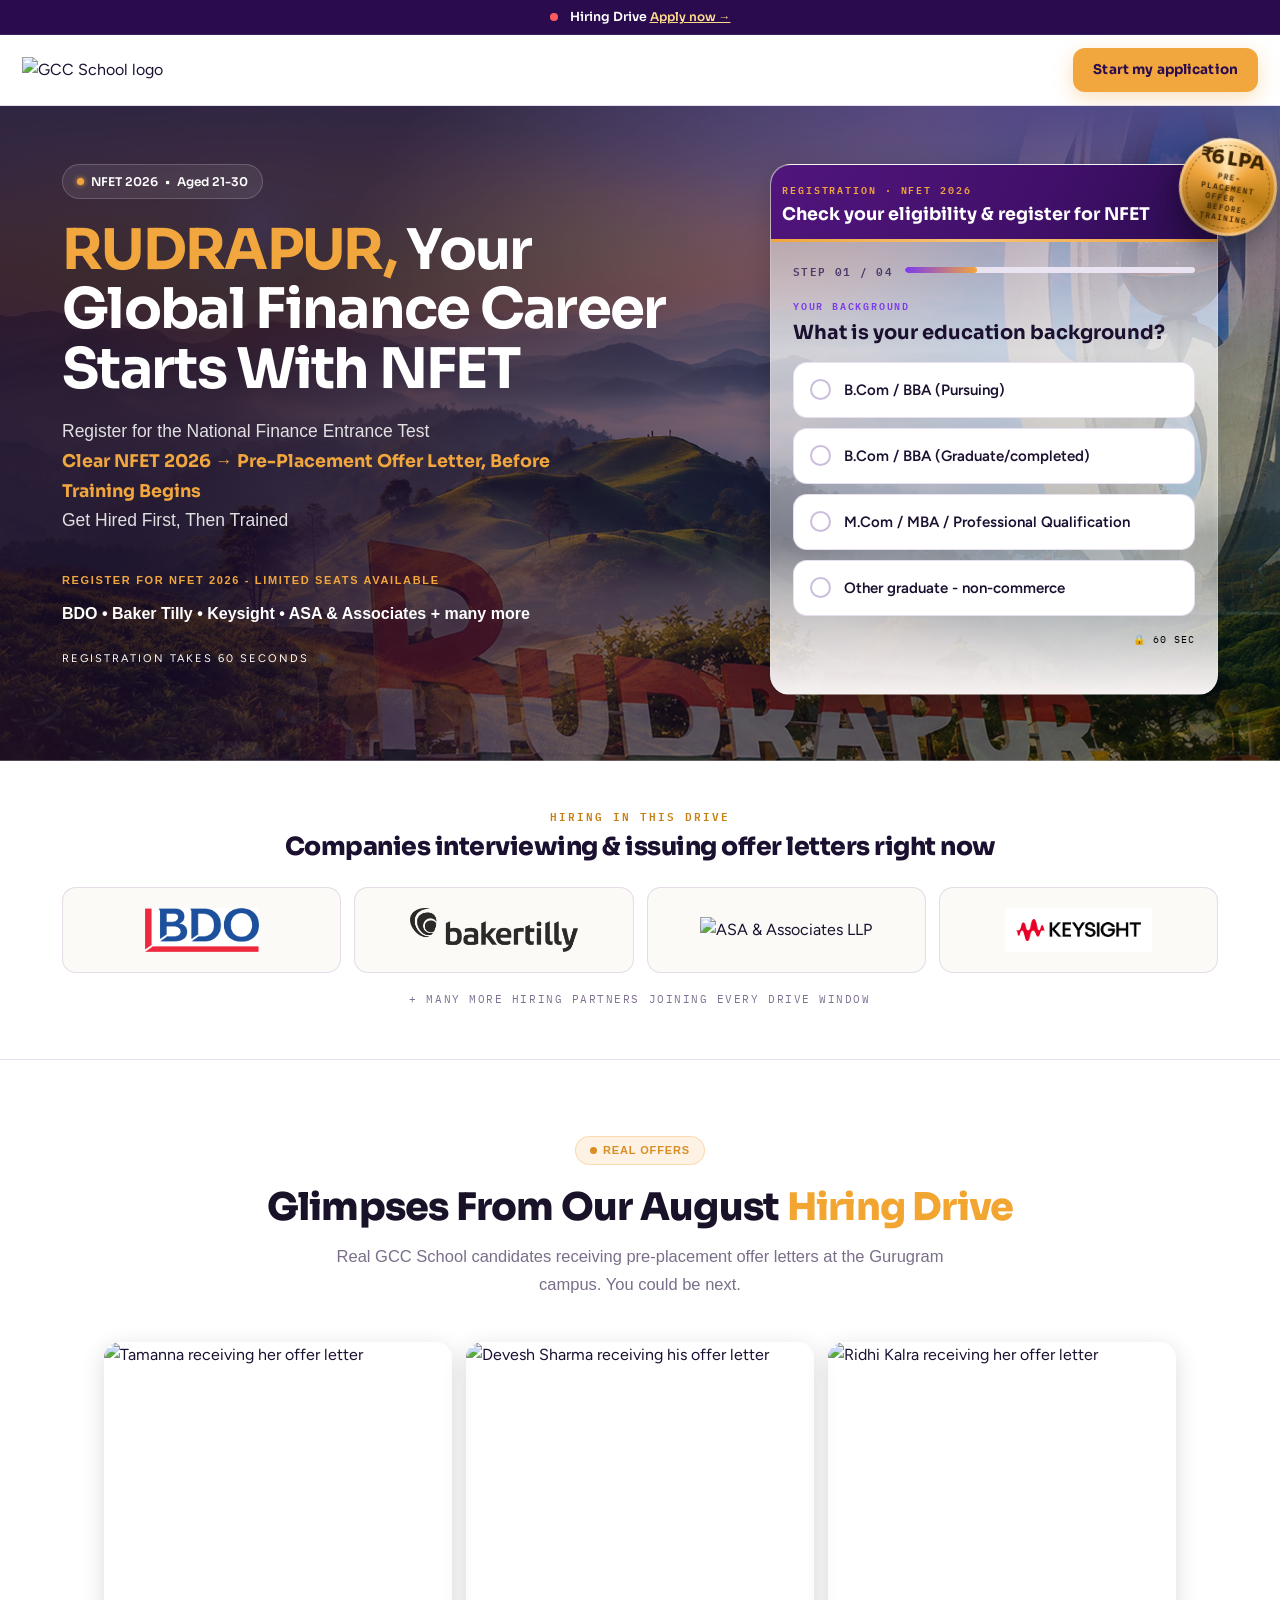
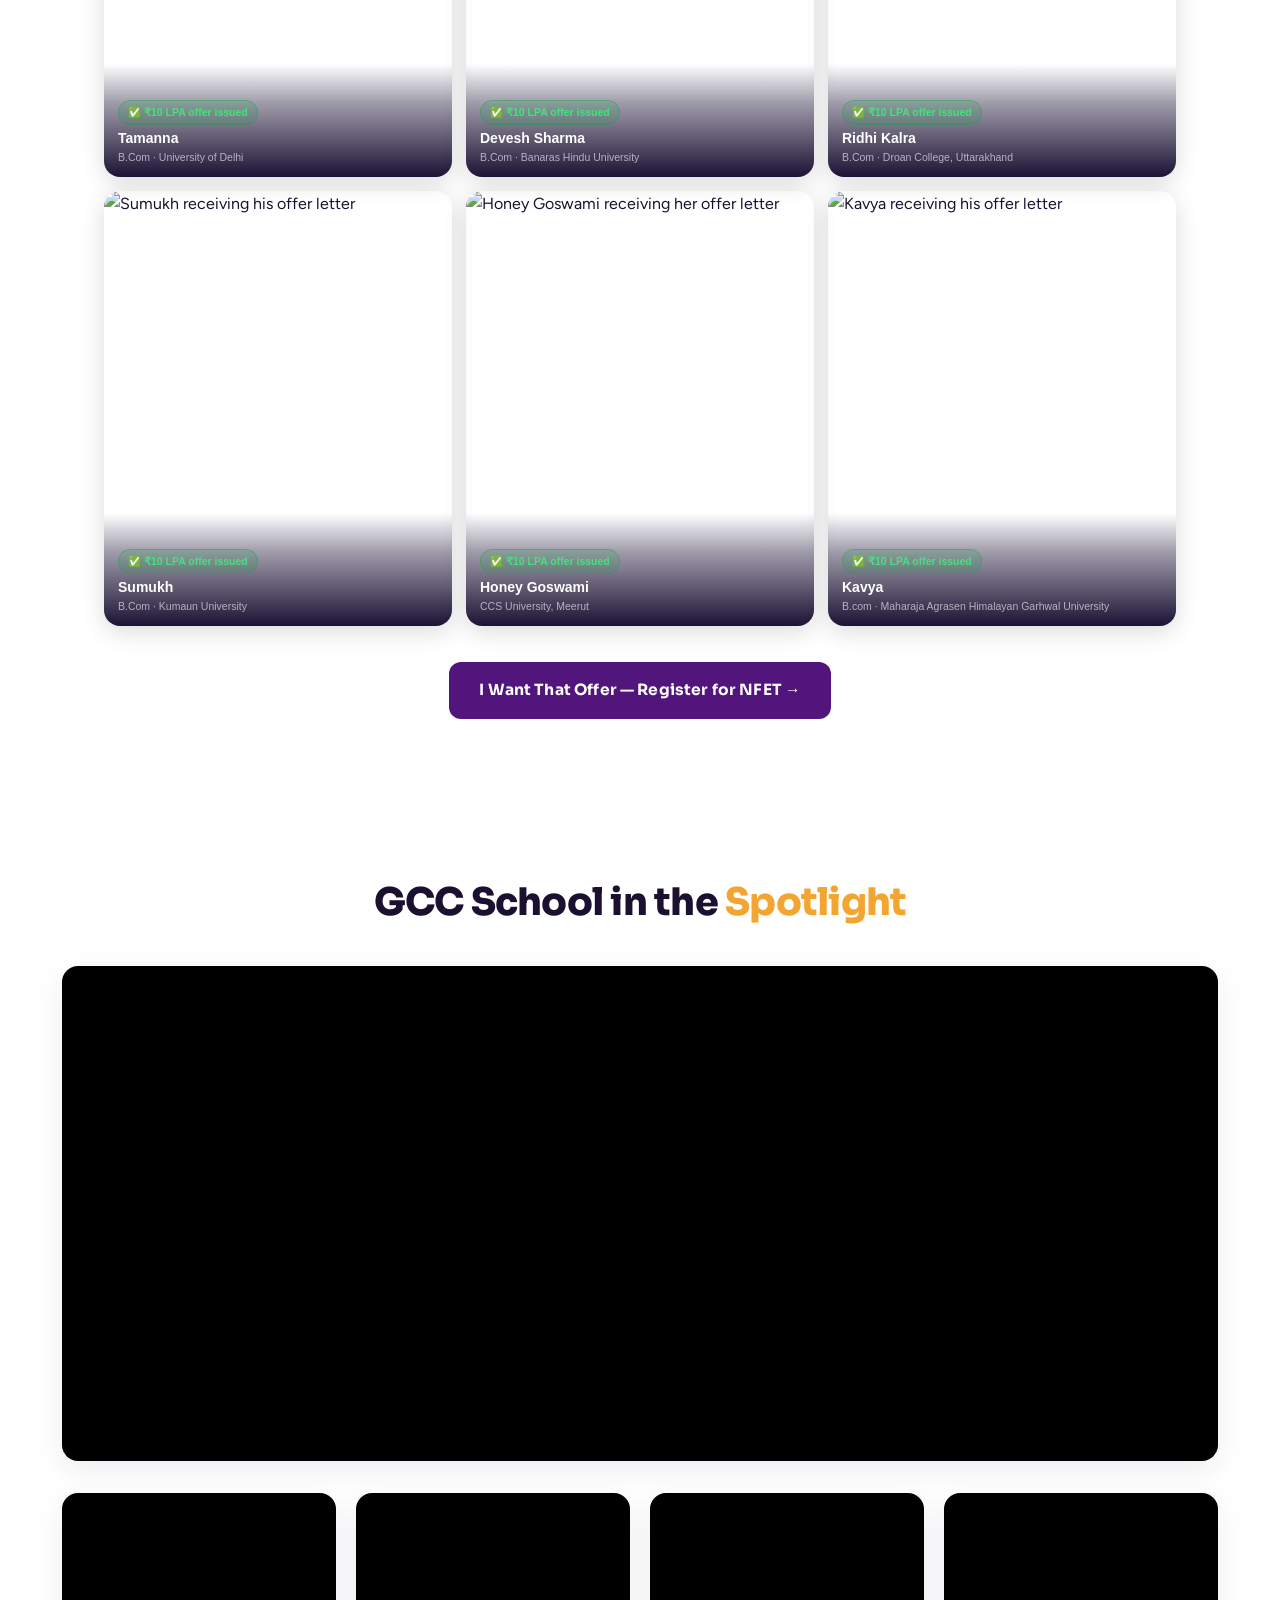
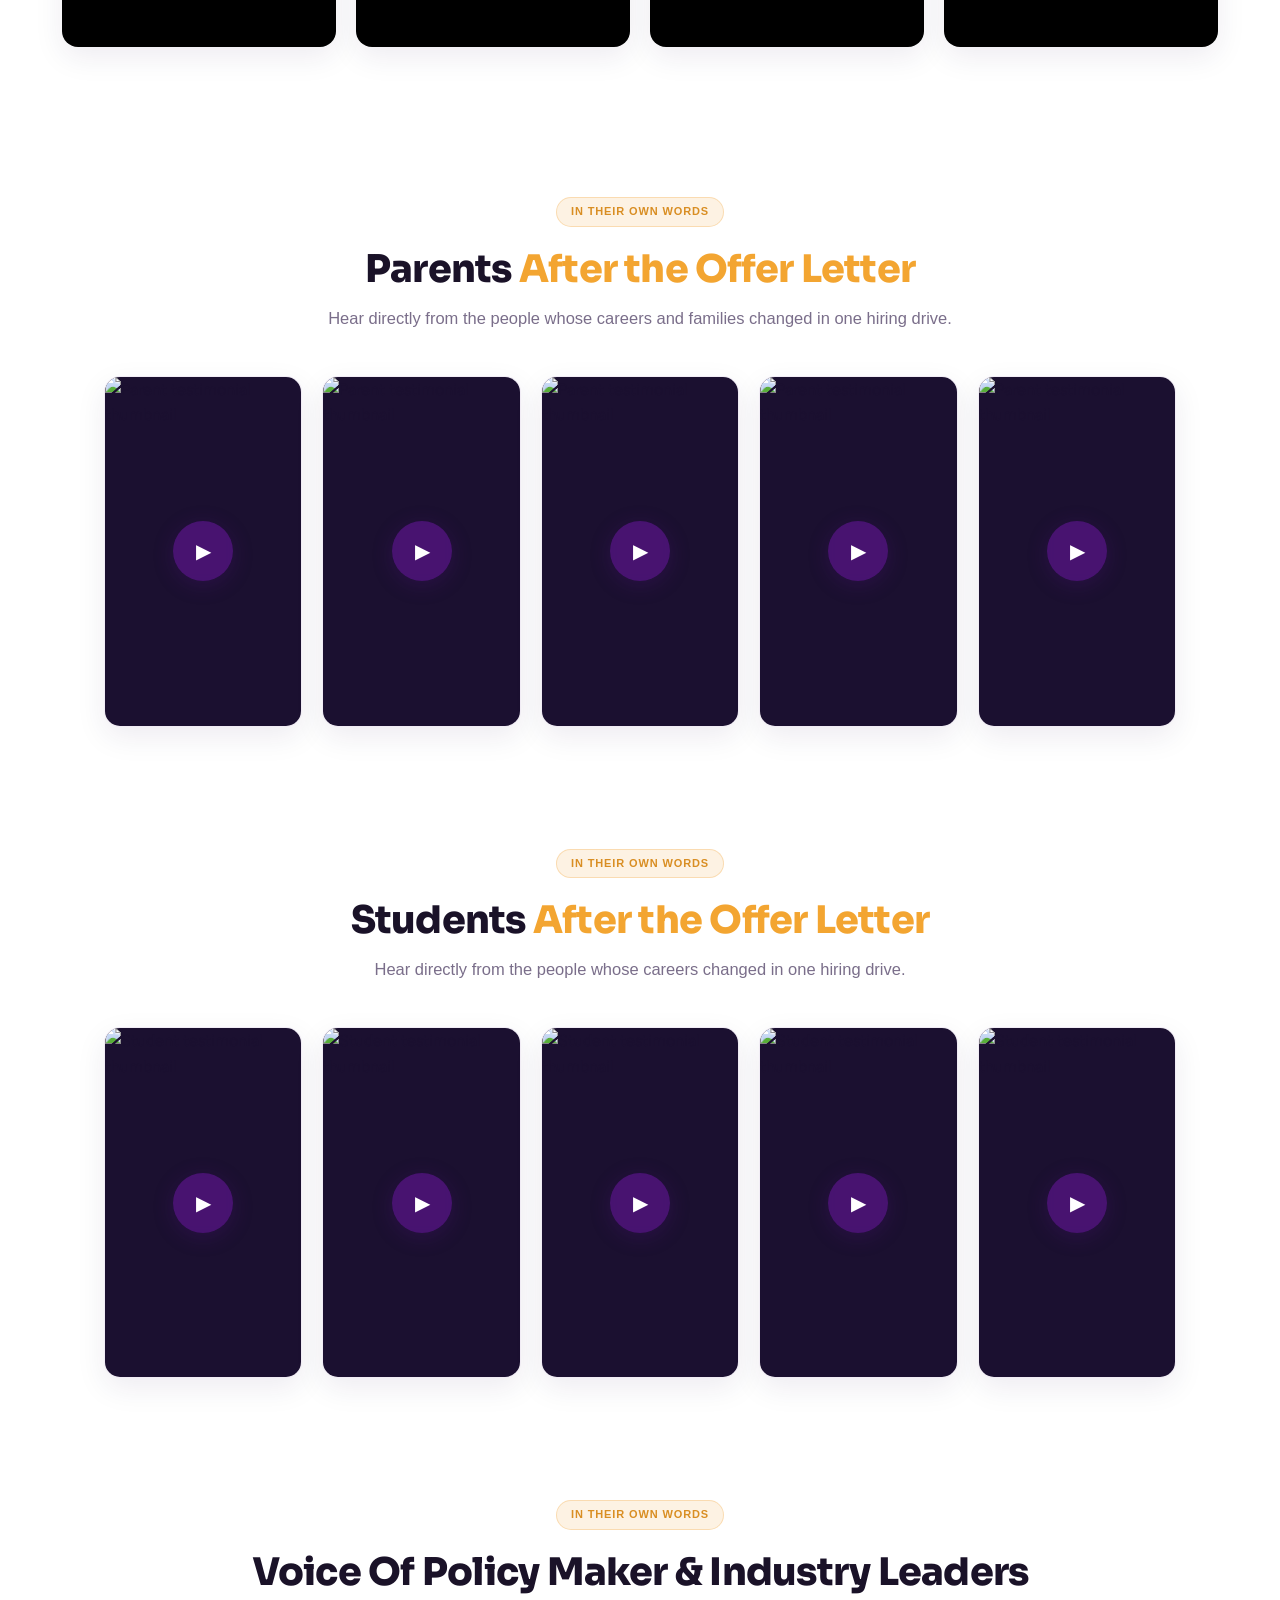
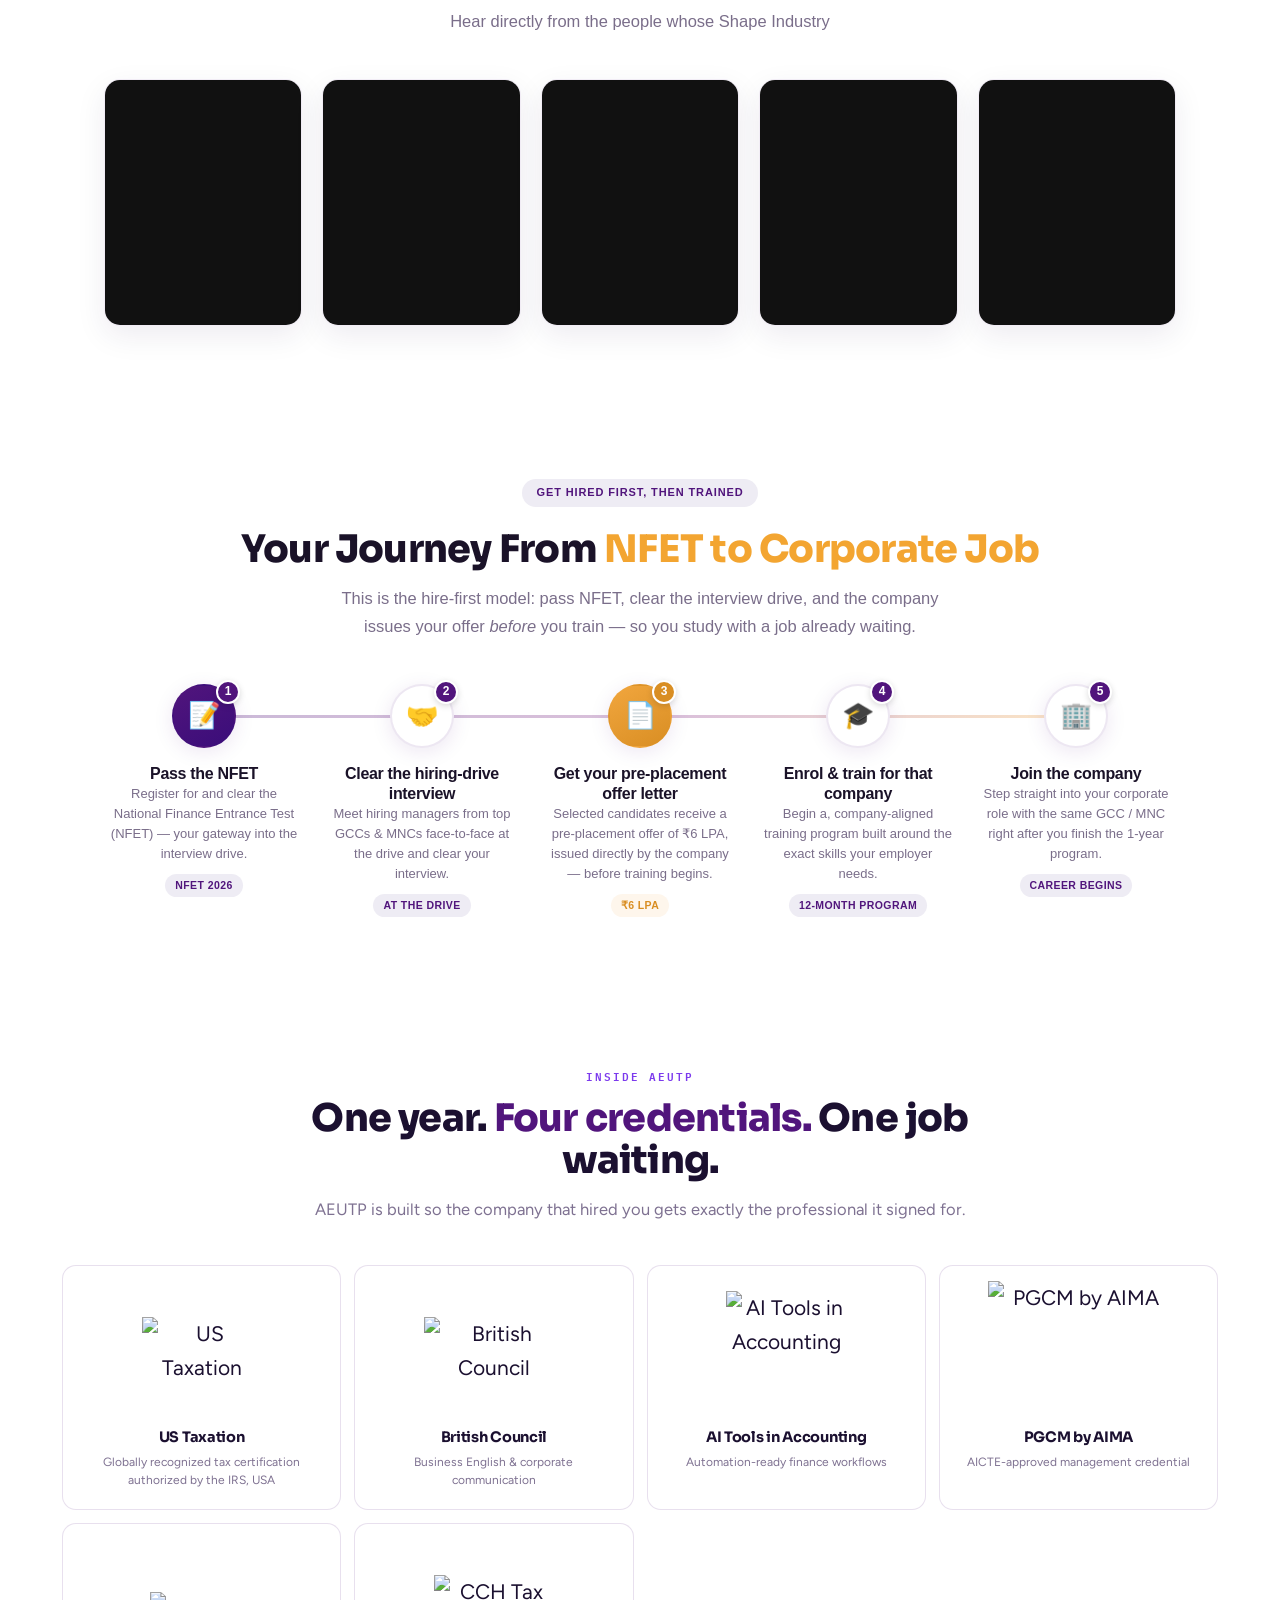
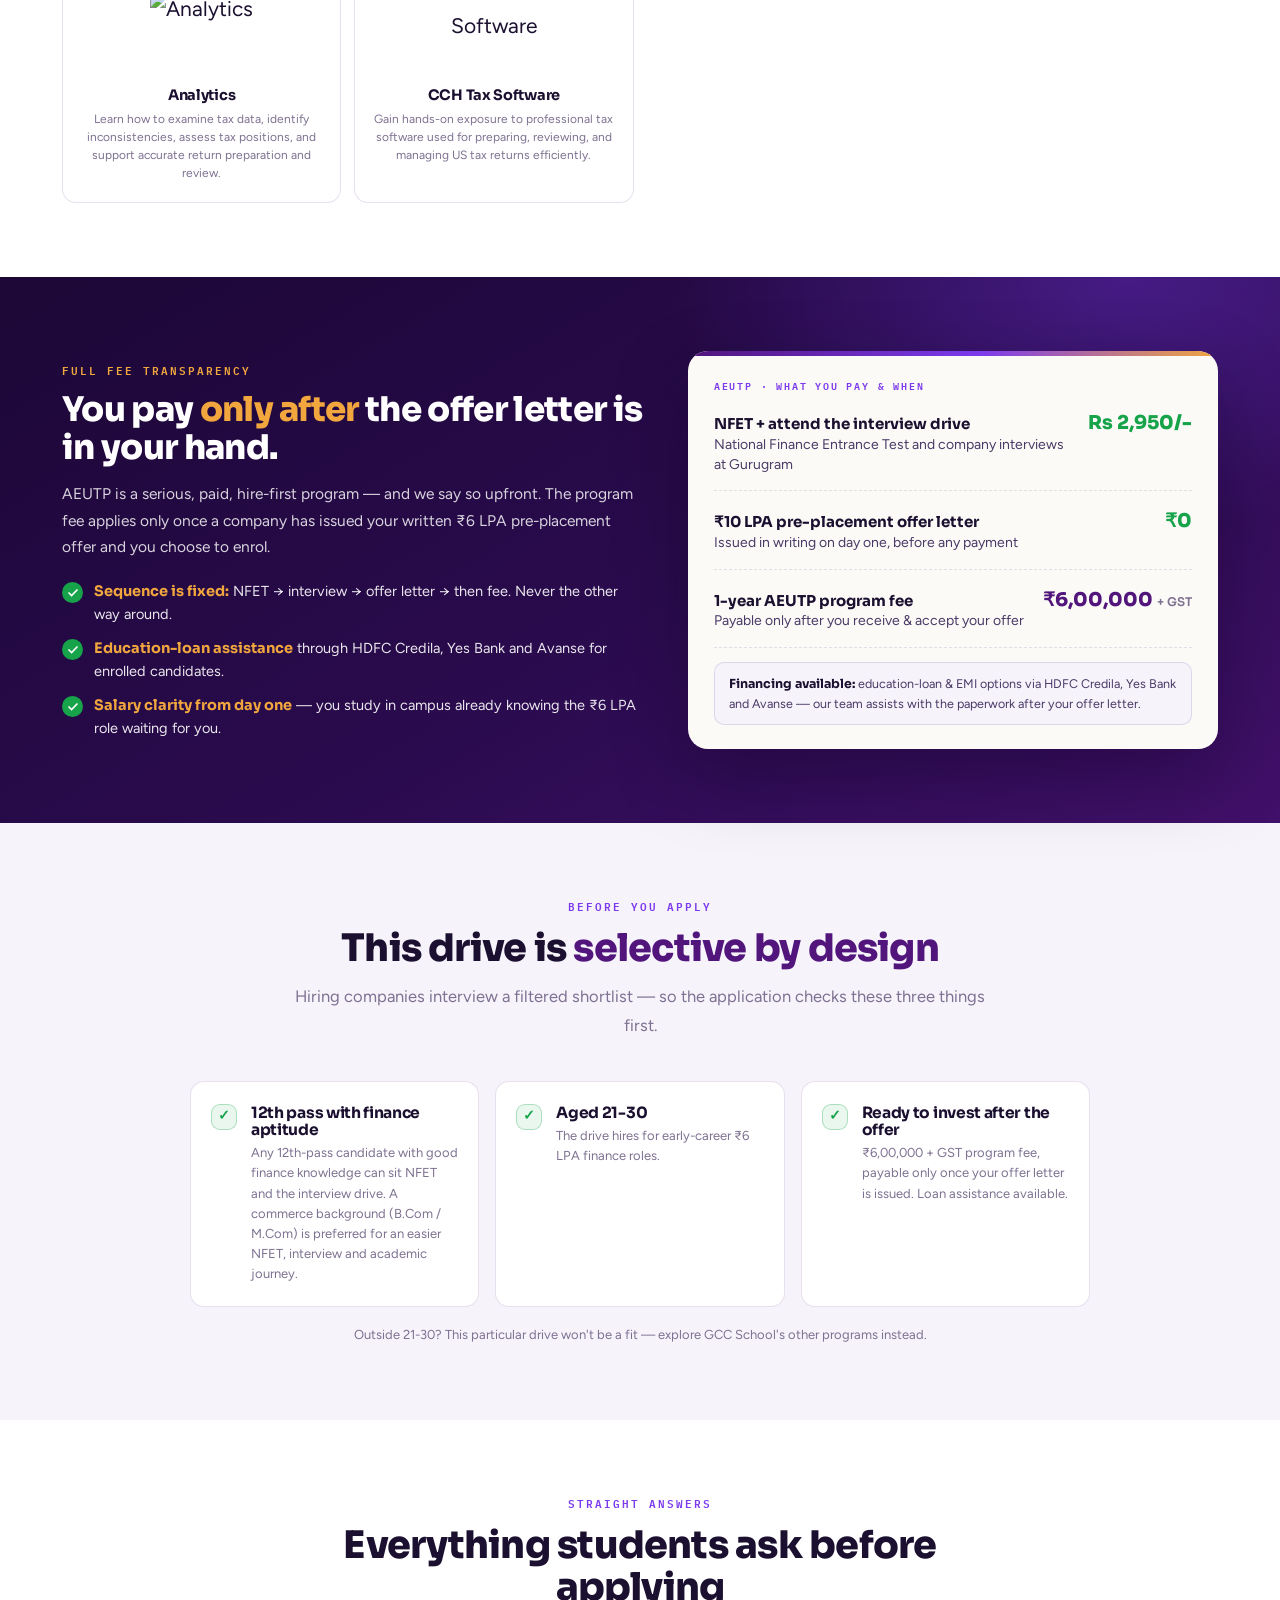
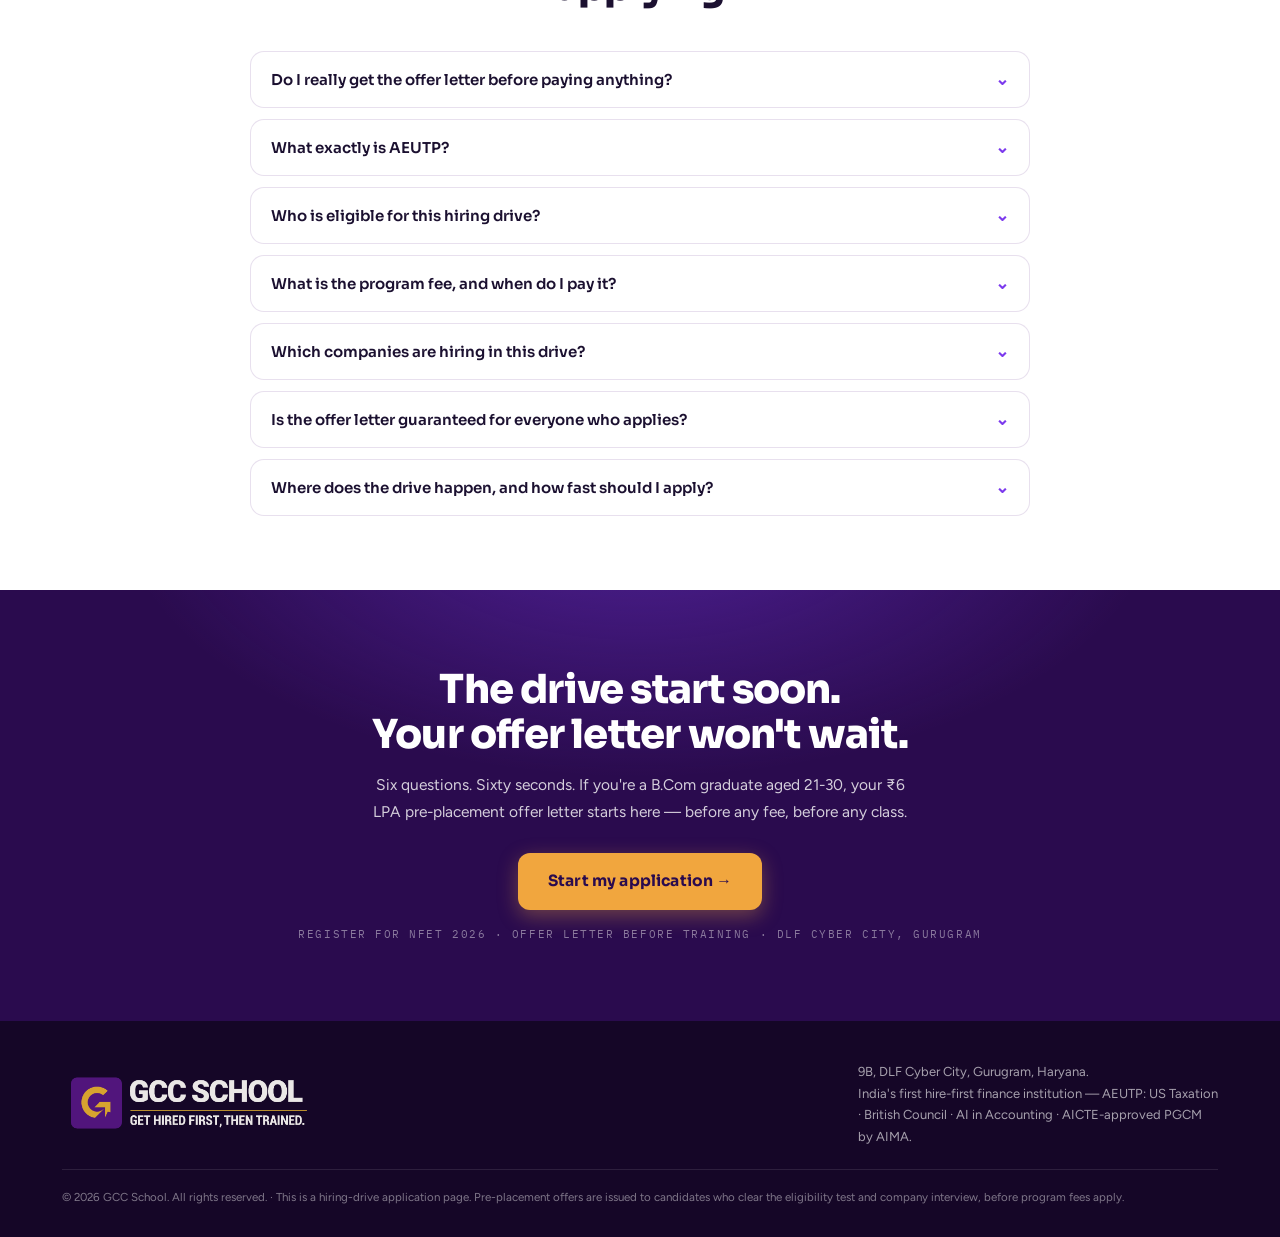
==== commit e078280f: "UPDATE" ====
--- a/index.html
+++ b/index.html
@@ -2138,8 +2138,8 @@
             <span>Your Global Finance Career Starts With NFET</span>
           </h1>
           <p class="hero-lead">
-            Register for the National Finance Entrance Test <br> <strong>Clear NFET 2026 → Conditional Offer Letter,
-            Before Training Begins </strong> <br> Get Hired First, Then Trained
+            Register for the National Finance Entrance Test <br> <strong>Clear NFET 2026 → Pre-Placement Offer Letter,
+              Before Training Begins </strong> <br> Get Hired First, Then Trained
           </p>
           <div style="margin-top: 36px; margin-bottom: 24px;">
             <div
@@ -2155,7 +2155,7 @@
 
         <!-- THE APPLICATION — styled as the offer letter you're applying for -->
         <div class="app-shell" id="apply">
-          <div class="seal" aria-hidden="true"><span class="a">₹6 LPA</span><span class="b">Conditional offer ·
+          <div class="seal" aria-hidden="true"><span class="a">₹6 LPA</span><span class="b">Pre-Placement offer ·
               Before training</span></div>
           <div class="app-card">
             <div class="app-head">
@@ -2201,8 +2201,7 @@
             src="[data-uri]"
             alt="Kreit &amp; Chiu CPA LLP" loading="lazy"></div> -->
         <div class="logo-cell"><img
-            src="[data-uri]"
-            alt="KC Globed" loading="lazy"></div>
+            src="[data-uri]" alt="KC Globed" loading="lazy"></div>
       </div>
       <div class="logo-more">+ many more hiring partners joining every drive window</div>
     </div>
@@ -2671,7 +2670,8 @@
           <div class="jstep jstep--hire fade-up">
             <div class="jnode">📝<span class="jbadge">1</span></div>
             <h3>Pass the NFET</h3>
-            <p>Register for and clear the National Finance Entrance Test (NFET) — your gateway into the interview drive.</p>
+            <p>Register for and clear the National Finance Entrance Test (NFET) — your gateway into the interview drive.
+            </p>
             <span class="jtag">NFET 2026</span>
           </div>
           <div class="jstep fade-up">
@@ -2683,14 +2683,14 @@
           <div class="jstep jstep--offer fade-up">
             <div class="jnode">📄<span class="jbadge">3</span></div>
             <h3>Get your pre-placement offer letter</h3>
-            <p>Selected candidates receive a pre-placement offer of up to ₹6 LPA, issued directly by the company —
+            <p>Selected candidates receive a pre-placement offer of ₹6 LPA, issued directly by the company —
               before training begins.</p>
-            <span class="jtag">Up to ₹6 LPA</span>
+            <span class="jtag">₹6 LPA</span>
           </div>
           <div class="jstep fade-up">
             <div class="jnode">🎓<span class="jbadge">4</span></div>
             <h3>Enrol &amp; train for that company</h3>
-            <p>Begin a 12-month, company-aligned training program built around the exact skills your employer needs.</p>
+            <p>Begin a, company-aligned training program built around the exact skills your employer needs.</p>
             <span class="jtag">12-month program</span>
           </div>
           <div class="jstep fade-up">
@@ -2742,6 +2742,21 @@
           <h3>PGCM by AIMA</h3>
           <p>AICTE-approved management credential</p>
         </div>
+        <div class="scard fade">
+          <div class="ic" style="height: 130px;"><img
+              src="https://storage.googleapis.com/gcc_prod_static_files_backend/static/images/analytics.png"
+              alt="Analytics" style="max-width: 120px; max-height: 110px; object-fit: contain;"></div>
+          <h3>Analytics</h3>
+          <p>Learn how to examine tax data, identify inconsistencies, assess tax positions, and support accurate return preparation and review.</p>
+        </div>
+        <div class="scard fade">
+          <div class="ic" style="height: 130px;"><img
+              src="https://storage.googleapis.com/gcc_prod_static_files_backend/static/images/chx.png"
+              alt="CCH Tax Software" style="max-width: 120px; max-height: 110px; object-fit: contain;"></div>
+          <h3>CCH Tax Software</h3>
+          <p>Gain hands-on exposure to professional tax software used for preparing, reviewing, and managing US tax returns efficiently.</p>
+         
+        </div>
       </div>
     </div>
   </section>
@@ -2756,7 +2771,8 @@
           <div class="eyebrow" style="color:var(--amber)">Full fee transparency</div>
           <h2 id="fee-h2" style="color:#fff;margin-top:12px">You pay <span class="hl">only after</span> the offer letter
             is in your hand.</h2>
-          <p>AEUTP is a serious, paid, hire-first program — and we say so upfront. The program fee applies only once a company has issued your written ₹6 LPA
+          <p>AEUTP is a serious, paid, hire-first program — and we say so upfront. The program fee applies only once a
+            company has issued your written ₹6 LPA
             pre-placement offer and you choose to enrol.</p>
           <div class="fee-points">
             <div class="fp"><span class="tk"><svg width="10" height="8" viewBox="0 0 10 8" fill="none">
@@ -2769,14 +2785,15 @@
                 enrolled candidates.</span></div>
             <div class="fp"><span class="tk"><svg width="10" height="8" viewBox="0 0 10 8" fill="none">
                   <path d="M1 4l2.6 2.6L9 1" stroke="#fff" stroke-width="1.7" stroke-linecap="round" />
-                </svg></span><span><b>Salary clarity from day one</b> — you study the full year already knowing the ₹10
+                </svg></span><span><b>Salary clarity from day one</b> — you study in campus already knowing the ₹6
                 LPA role waiting for you.</span></div>
           </div>
         </div>
         <div class="fee-card fade">
           <div class="fk">AEUTP · What you pay &amp; when</div>
           <div class="fee-row">
-            <div class="l"><b>NFET + attend the interview drive</b>National Finance Entrance Test and company interviews at Gurugram
+            <div class="l"><b>NFET + attend the interview drive</b>National Finance Entrance Test and company interviews
+              at Gurugram
             </div>
             <div class="v free">Rs 2,950/-</div>
           </div>
@@ -2809,13 +2826,14 @@
         <div class="ecard fade"><span class="tk">✓</span>
           <div>
             <h3>12th pass with finance aptitude</h3>
-            <p>Any 12th-pass candidate with good finance knowledge can sit NFET and the interview drive. A commerce background (B.Com / M.Com) is preferred for an easier NFET, interview and academic journey.</p>
+            <p>Any 12th-pass candidate with good finance knowledge can sit NFET and the interview drive. A commerce
+              background (B.Com / M.Com) is preferred for an easier NFET, interview and academic journey.</p>
           </div>
         </div>
         <div class="ecard fade"><span class="tk">✓</span>
           <div>
             <h3>Aged 21-30</h3>
-            <p>The drive hires for entry-level and early-career ₹6 LPA finance roles.</p>
+            <p>The drive hires for early-career ₹6 LPA finance roles.</p>
           </div>
         </div>
         <div class="ecard fade"><span class="tk">✓</span>
@@ -2863,7 +2881,8 @@
           <div class="faq-a">
             <div class="faq-a-in">Any <b>12th-pass candidate aged 21-30 with good finance knowledge</b> can register for
               NFET and sit the interview drive. A <b>commerce background (B.Com / M.Com)</b> is preferred — it makes the
-              NFET, the interview and the academic journey easier — but it is not mandatory. Applicants outside the 21-30
+              NFET, the interview and the academic journey easier — but it is not mandatory. Applicants outside the
+              21-30
               age band are not eligible for this specific drive.</div>
           </div>
         </div>
@@ -3004,12 +3023,12 @@
       var QUESTIONS = [
         {
           id: 'education', kicker: 'Your background', title: 'What is your education background?',
-          note: '<p style="margin:0;text-align:left;">Any 12th-pass candidate can sit NFET — a commerce background is preferred, not required.</p>',
+          note: '',
           opts: [
-            { v: 'B.Com / M.Com (commerce graduate)', s: 30 },
-            { v: 'B.Com — final year', s: 20 },
-            { v: 'Other graduate — non-commerce', s: 15 },
-            { v: '12th pass', s: 12 }
+            { v: 'B.Com / BBA (Pursuing)', s: 30 },
+            { v: 'B.Com / BBA (Graduate/completed)', s: 20 },
+            { v: 'M.Com / MBA / Professional Qualification', s: 20 },
+            { v: 'Other graduate - non-commerce', s: 15 },
           ]
         },
         {
@@ -3278,7 +3297,7 @@
           + '<div class="next-list">'
           + '<div class="n"><span class="d">24h</span><span><b>Our team calls you</b> to confirm your NFET registration and schedule your exam slot.</span></div>'
           + '<div class="n"><span class="d">T</span><span><b>Sit the NFET exam</b> — AI-proctored, from home.</span></div>'
-          + '<div class="n"><span class="d">★</span><span><b>Clear NFET → Conditional Offer Letter</b> from a hiring partner, before training begins.</span></div>'
+          + '<div class="n"><span class="d">★</span><span><b>Clear NFET → Pre-Placement Offer Letter</b> from a hiring partner, before training begins.</span></div>'
           + '</div>' + wa + '</div>';
       }
 
@@ -3720,7 +3739,7 @@
             <h4 id="cal-month-year">June 2026</h4>
             <button type="button" id="cal-next-btn" class="cal-nav-btn">&gt;</button>
           </div>
-          
+
 
           <div class="calendar-weekdays">
             <div>Mon</div>
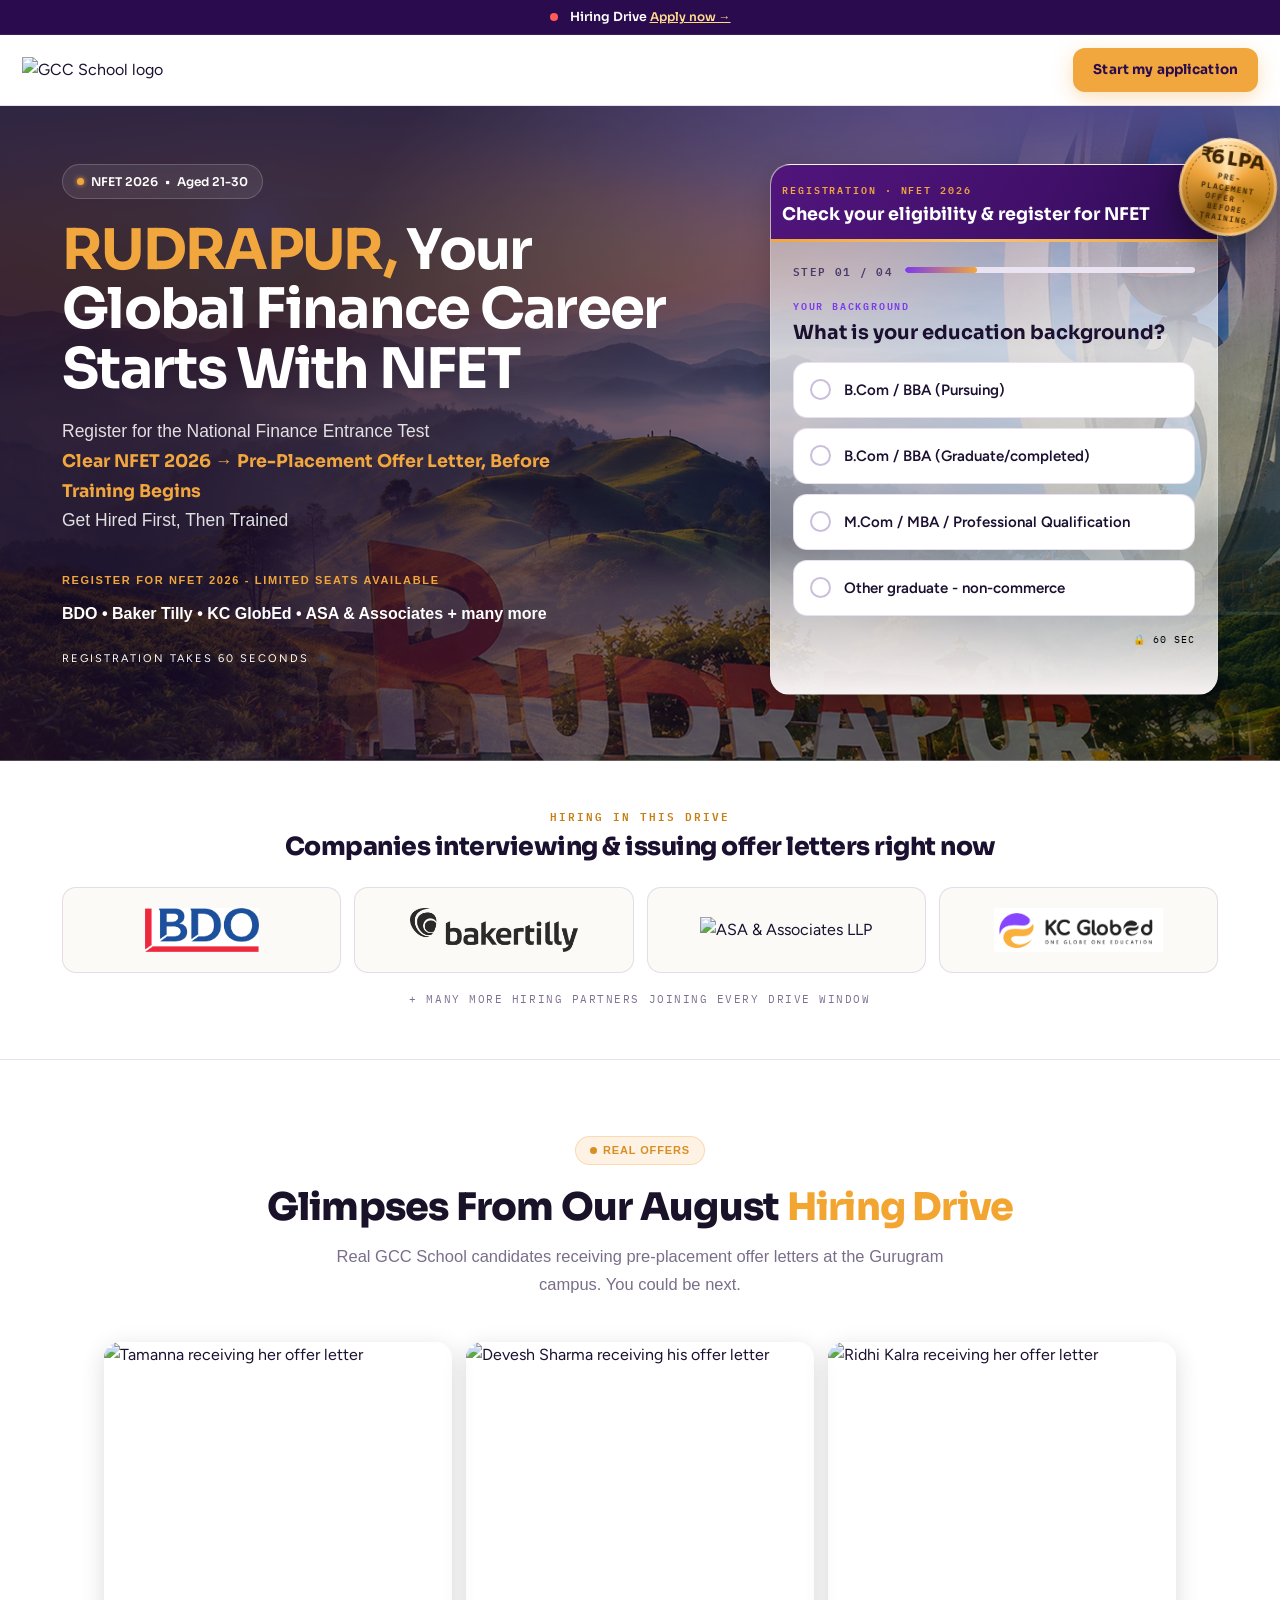
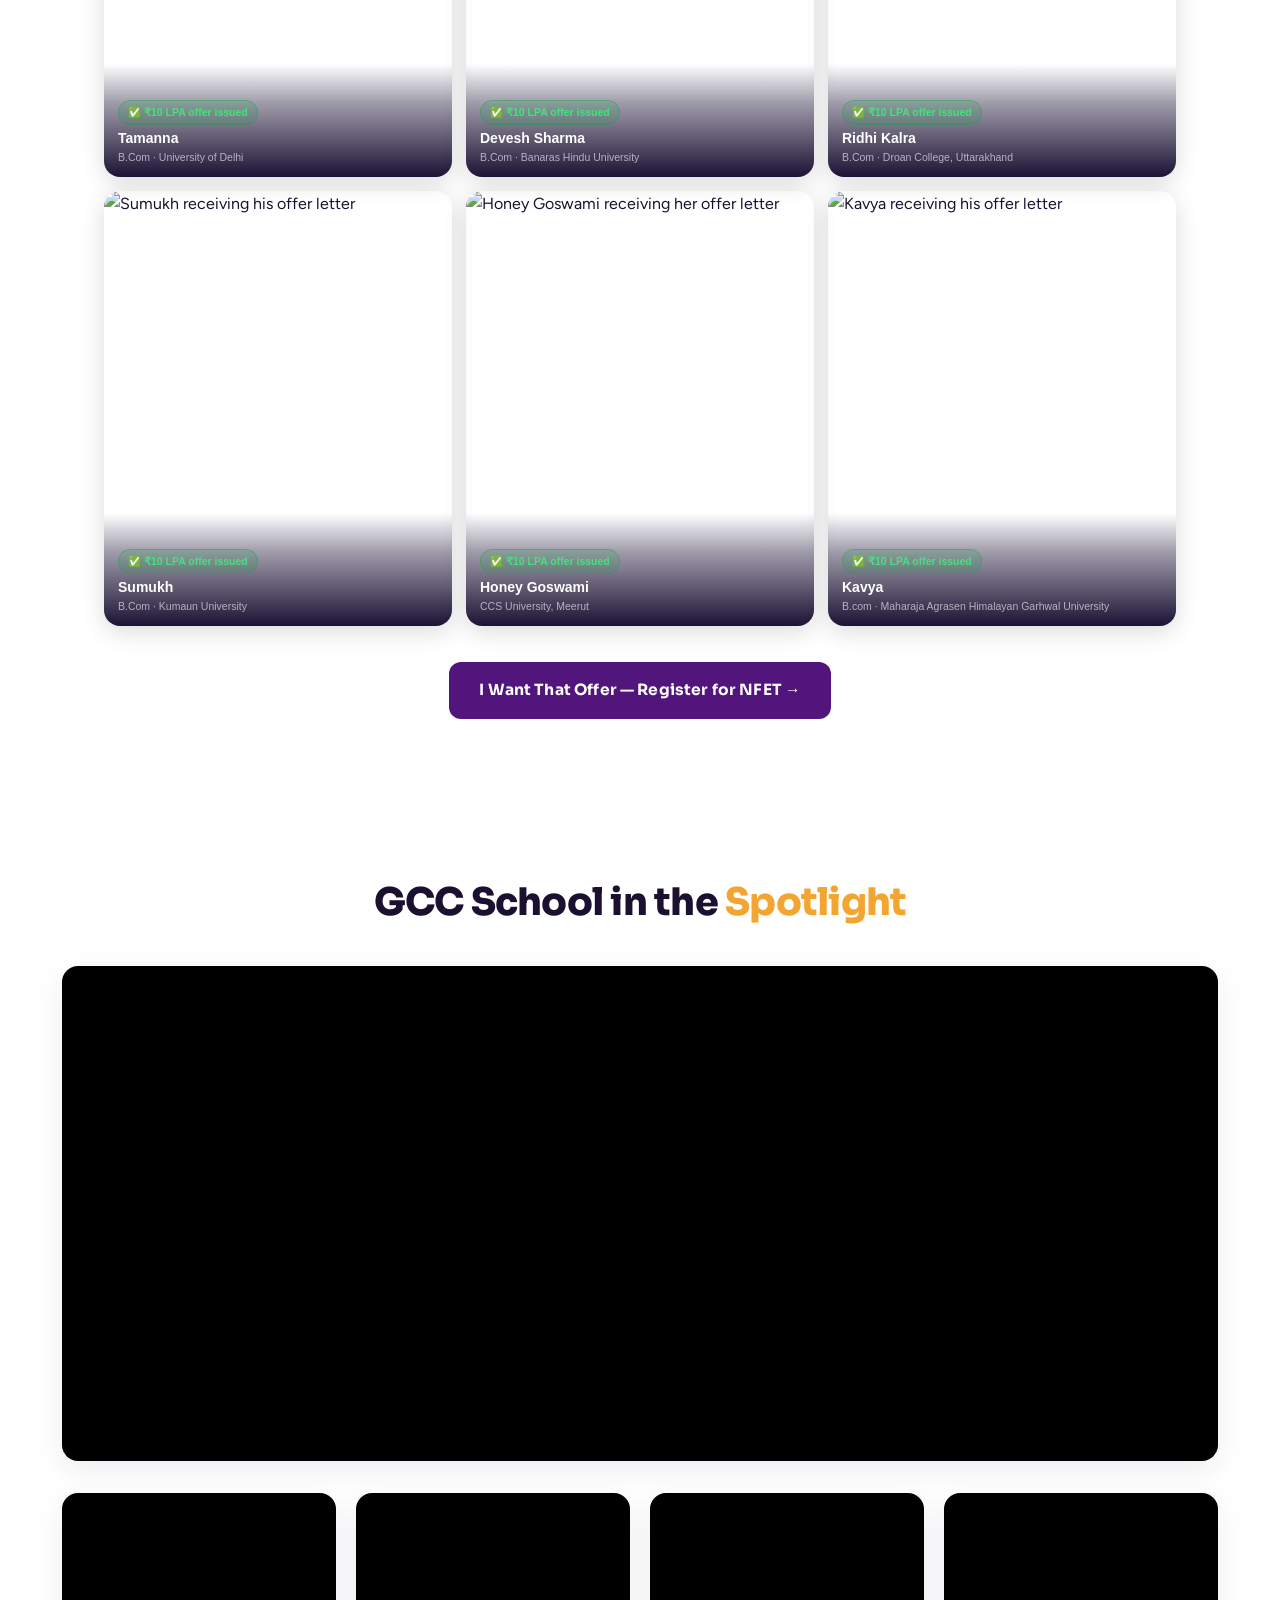
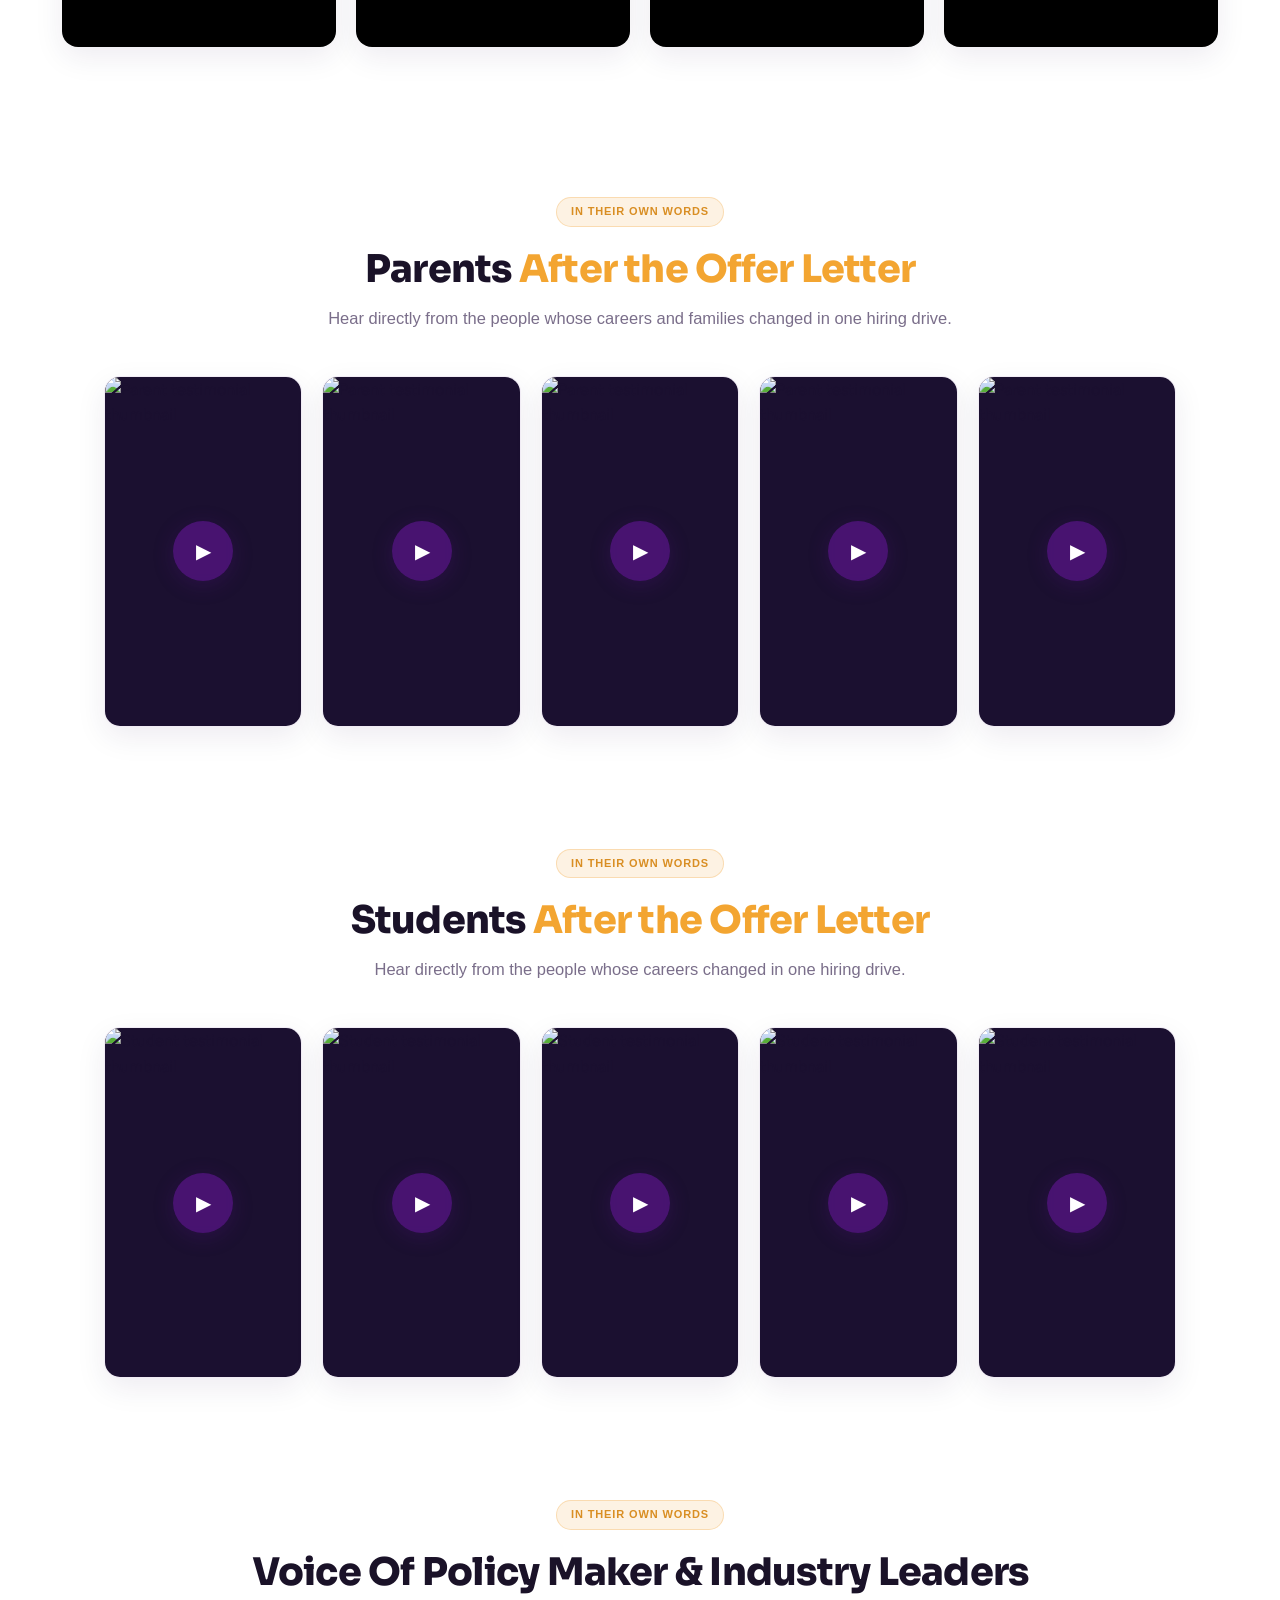
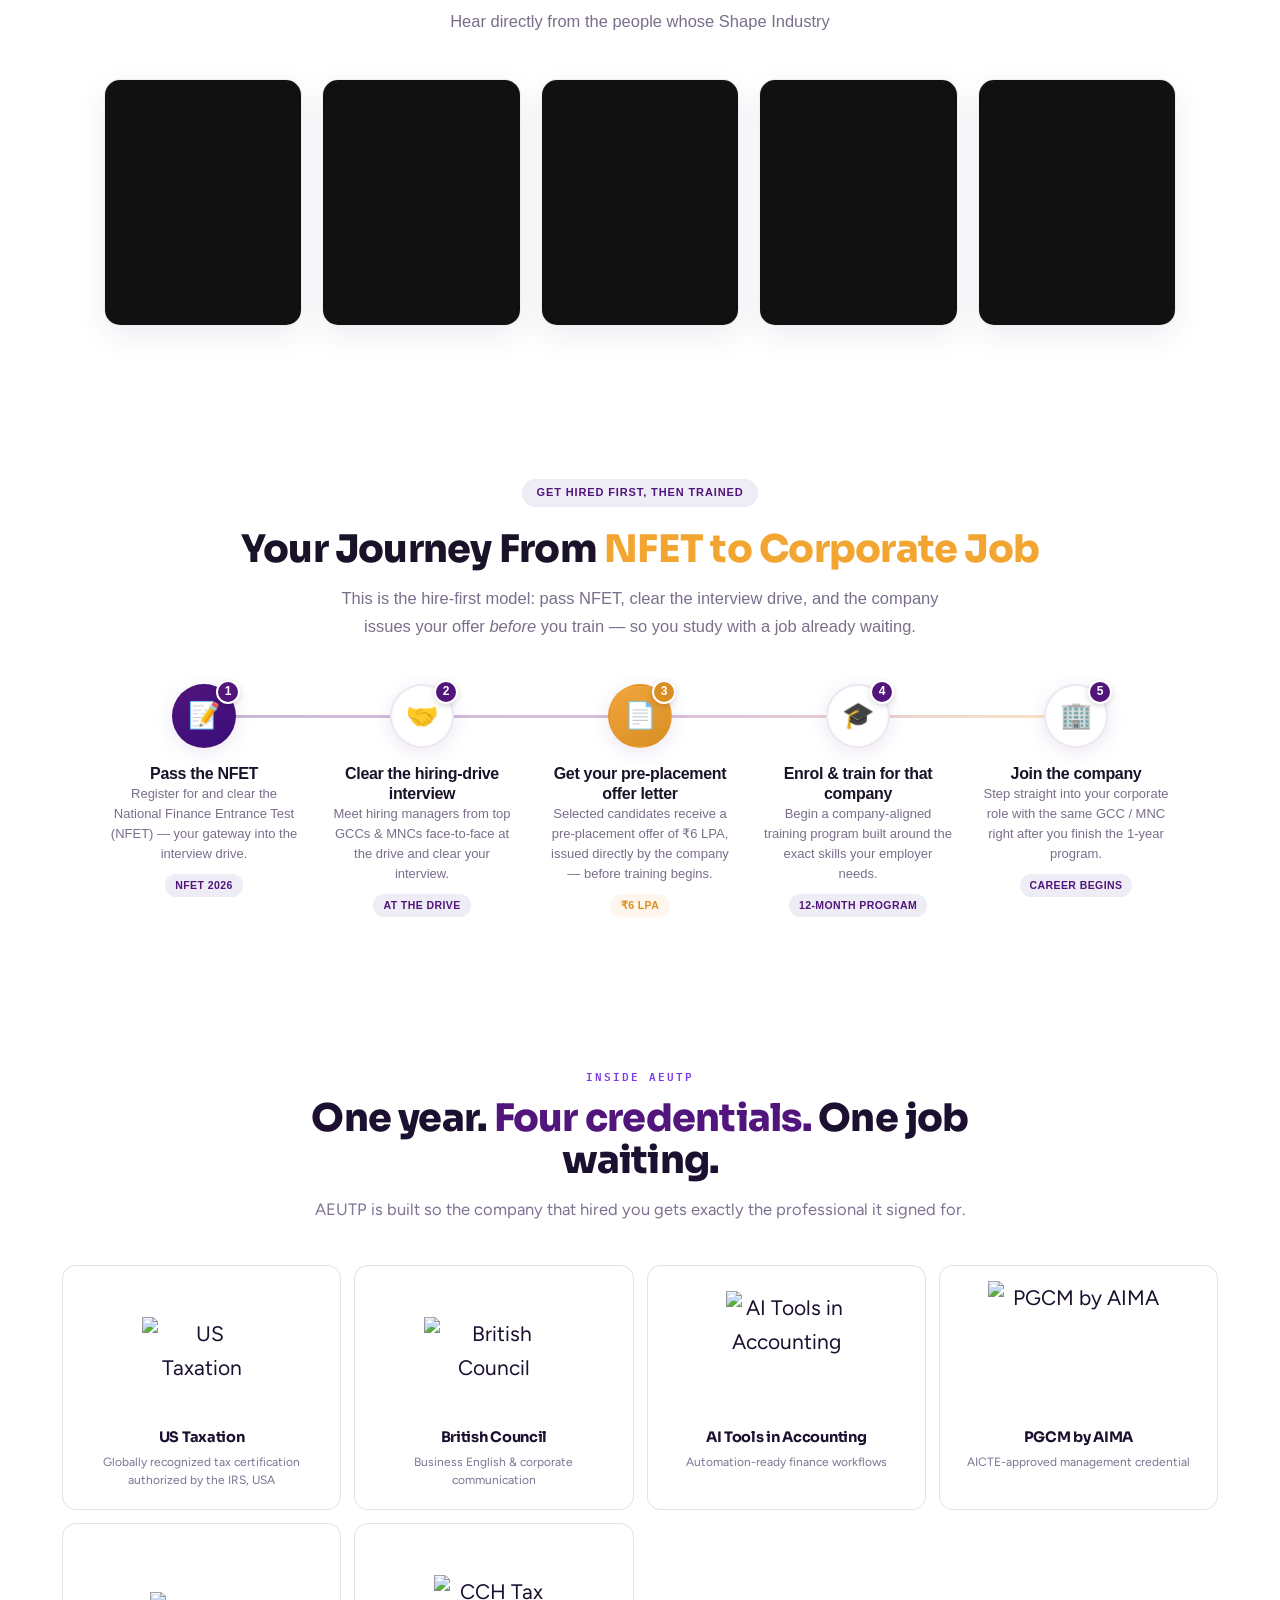
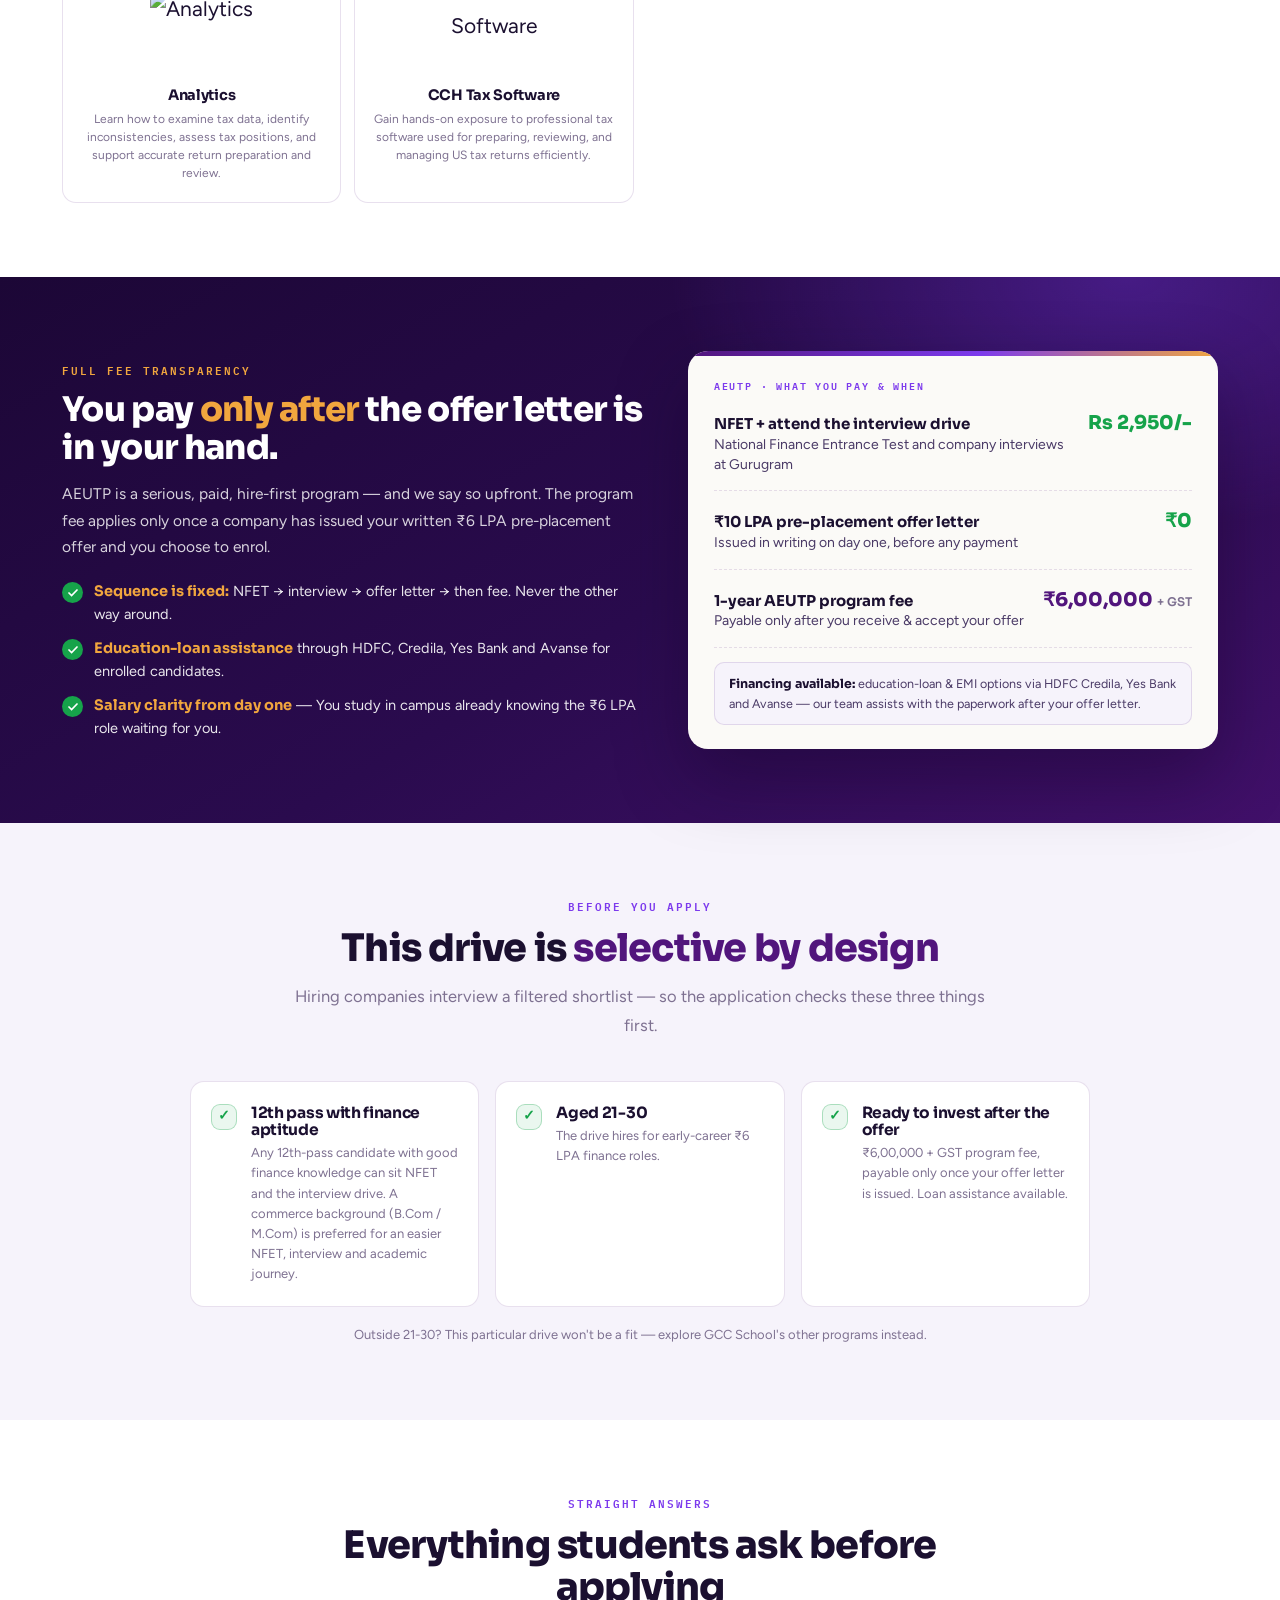
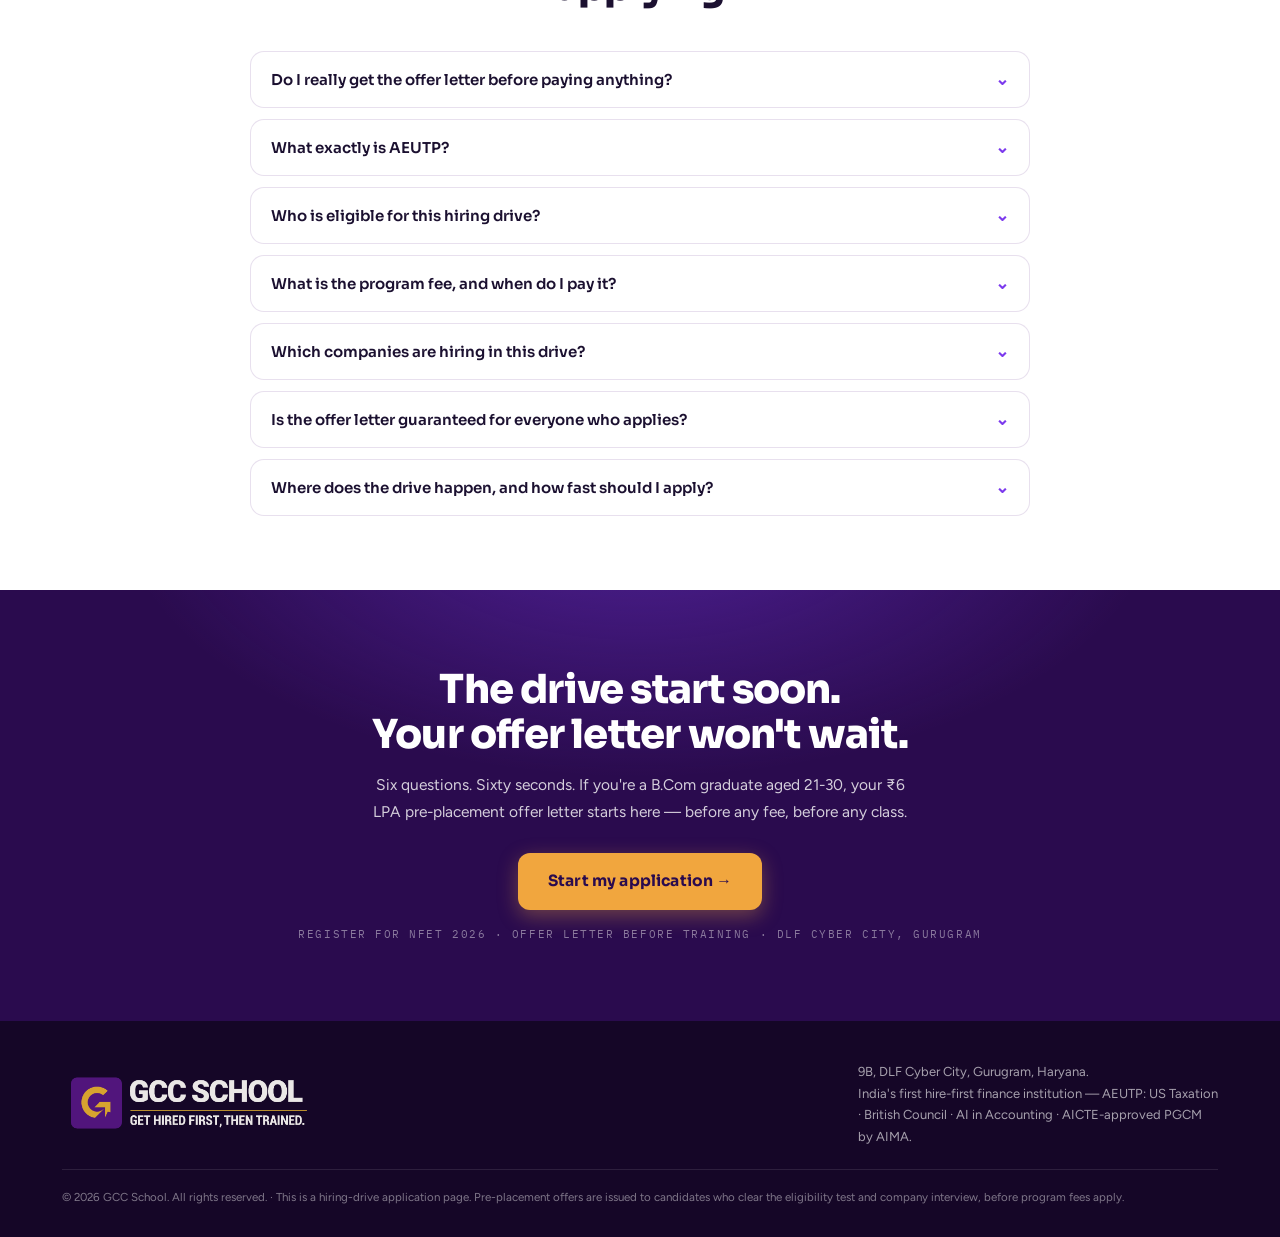
==== commit 2b401b80: "update the chanbges" ====
--- a/index.html
+++ b/index.html
@@ -2146,7 +2146,7 @@
               style="font-size: 11px; text-transform: uppercase; letter-spacing: 0.15em; color: var(--amber); font-weight: 700; margin-bottom: 12px; font-family: var(--f-head);">
               Register for NFET 2026 - Limited Seats Available</div>
             <div style="font-size: 16px; font-weight: 700; color: #fff; line-height: 1.5; font-family: var(--f-body);">
-              BDO &bull; Baker Tilly &bull; Keysight &bull; ASA &amp; Associates <span style="font-weight: 800;">+ many
+              BDO &bull; Baker Tilly &bull; KC GlobEd &bull; ASA &amp; Associates <span style="font-weight: 800;">+ many
                 more</span></div>
           </div>
           <div style="color: white; text-transform: uppercase; letter-spacing: 2px; font-size: 11px;">Registration takes
@@ -2201,7 +2201,8 @@
             src="[data-uri]"
             alt="Kreit &amp; Chiu CPA LLP" loading="lazy"></div> -->
         <div class="logo-cell"><img
-            src="[data-uri]" alt="KC Globed" loading="lazy"></div>
+            src="[data-uri]"
+            alt="KC Globed" loading="lazy"></div>
       </div>
       <div class="logo-more">+ many more hiring partners joining every drive window</div>
     </div>
@@ -2690,7 +2691,7 @@
           <div class="jstep fade-up">
             <div class="jnode">🎓<span class="jbadge">4</span></div>
             <h3>Enrol &amp; train for that company</h3>
-            <p>Begin a, company-aligned training program built around the exact skills your employer needs.</p>
+            <p>Begin a company-aligned training program built around the exact skills your employer needs.</p>
             <span class="jtag">12-month program</span>
           </div>
           <div class="jstep fade-up">
@@ -2781,11 +2782,11 @@
                 way around.</span></div>
             <div class="fp"><span class="tk"><svg width="10" height="8" viewBox="0 0 10 8" fill="none">
                   <path d="M1 4l2.6 2.6L9 1" stroke="#fff" stroke-width="1.7" stroke-linecap="round" />
-                </svg></span><span><b>Education-loan assistance</b> through HDFC Credila, Yes Bank and Avanse for
+                </svg></span><span><b>Education-loan assistance</b> through HDFC, Credila, Yes Bank and Avanse for
                 enrolled candidates.</span></div>
             <div class="fp"><span class="tk"><svg width="10" height="8" viewBox="0 0 10 8" fill="none">
                   <path d="M1 4l2.6 2.6L9 1" stroke="#fff" stroke-width="1.7" stroke-linecap="round" />
-                </svg></span><span><b>Salary clarity from day one</b> — you study in campus already knowing the ₹6
+                </svg></span><span><b>Salary clarity from day one</b> — You study in campus already knowing the ₹6
                 LPA role waiting for you.</span></div>
           </div>
         </div>
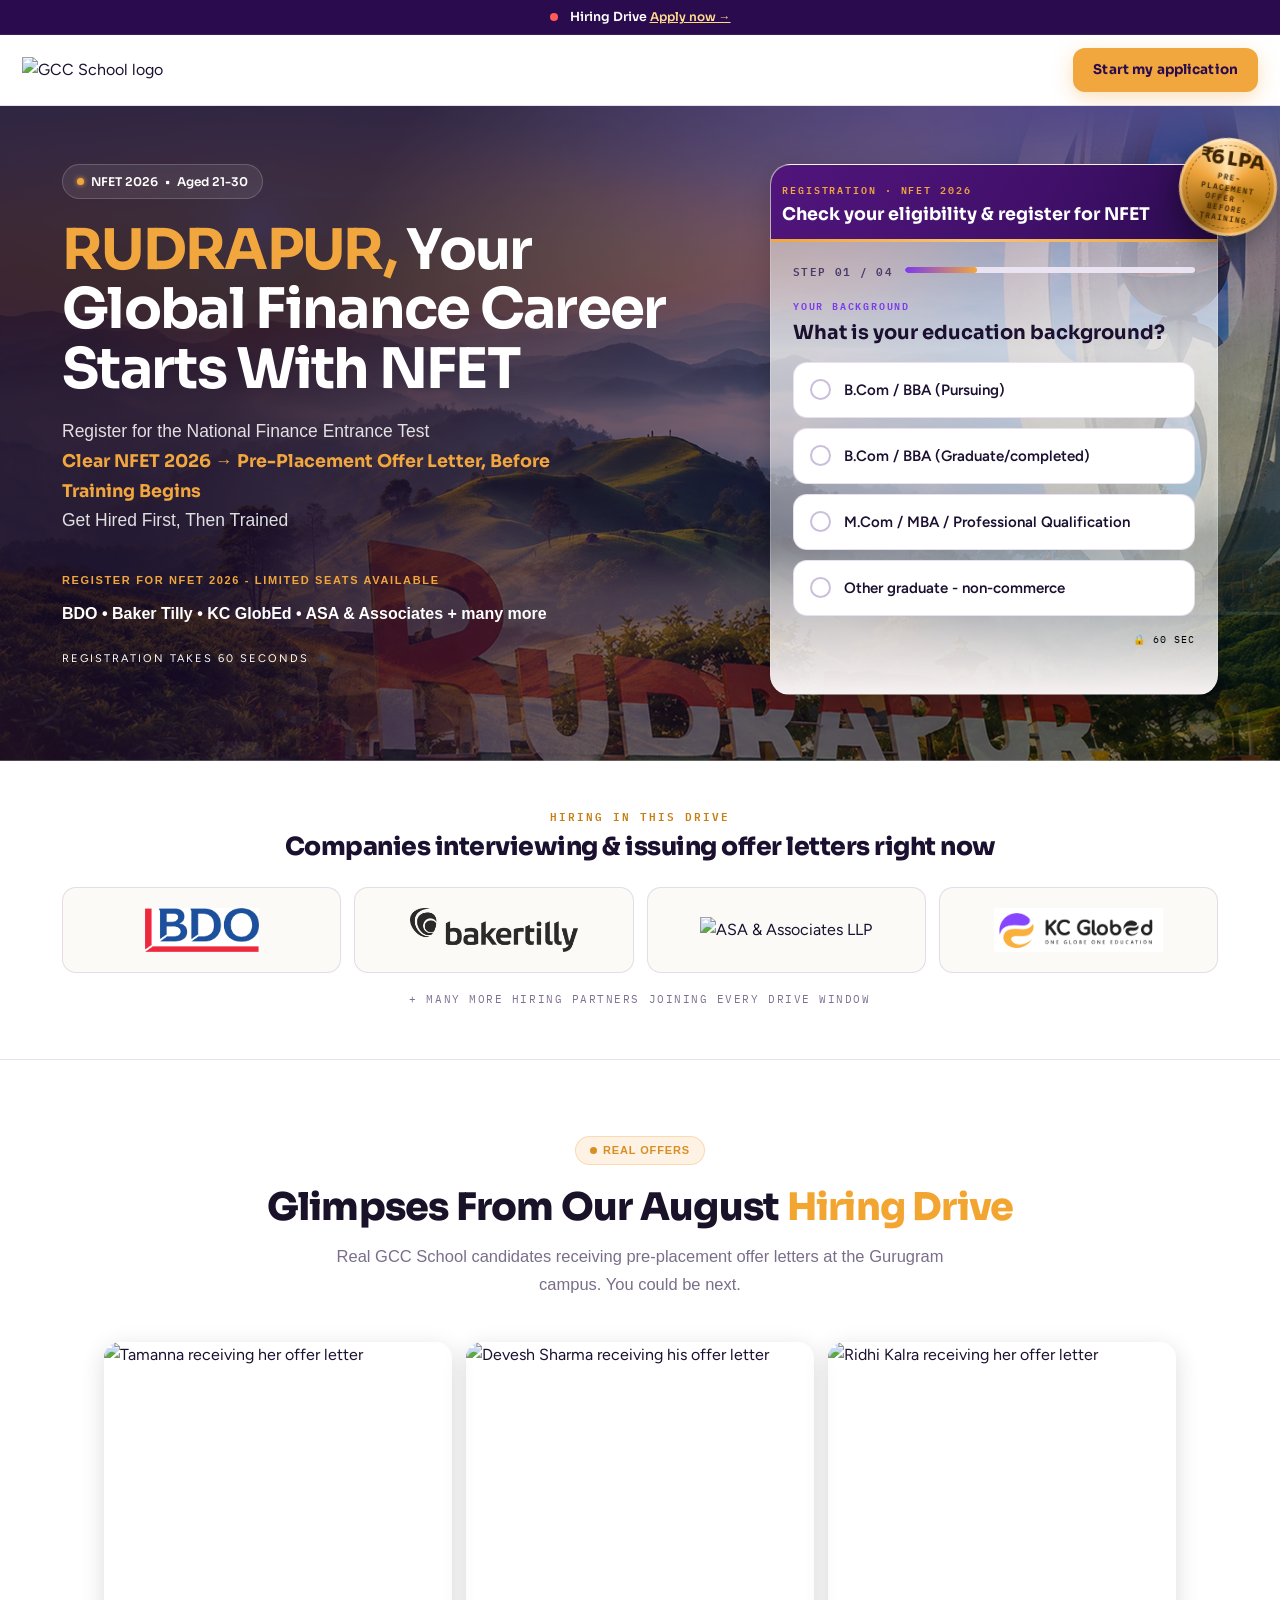
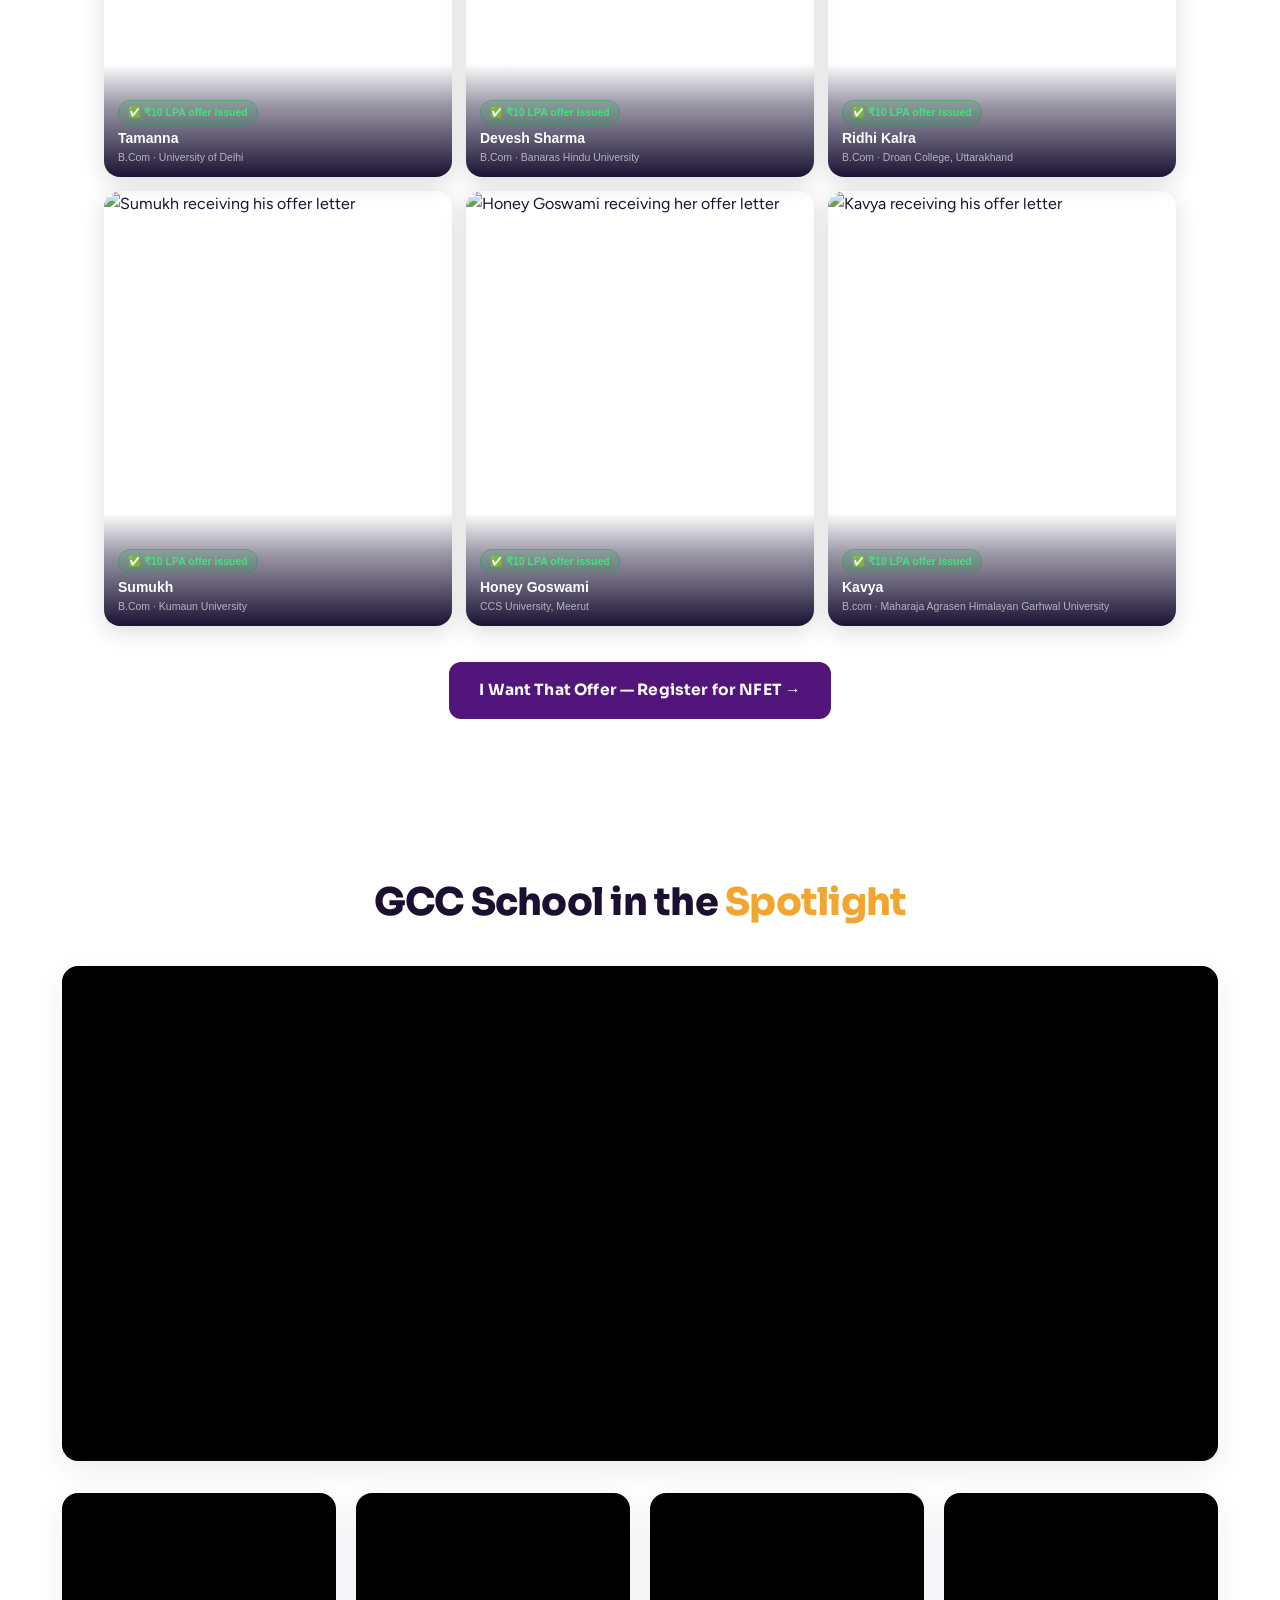
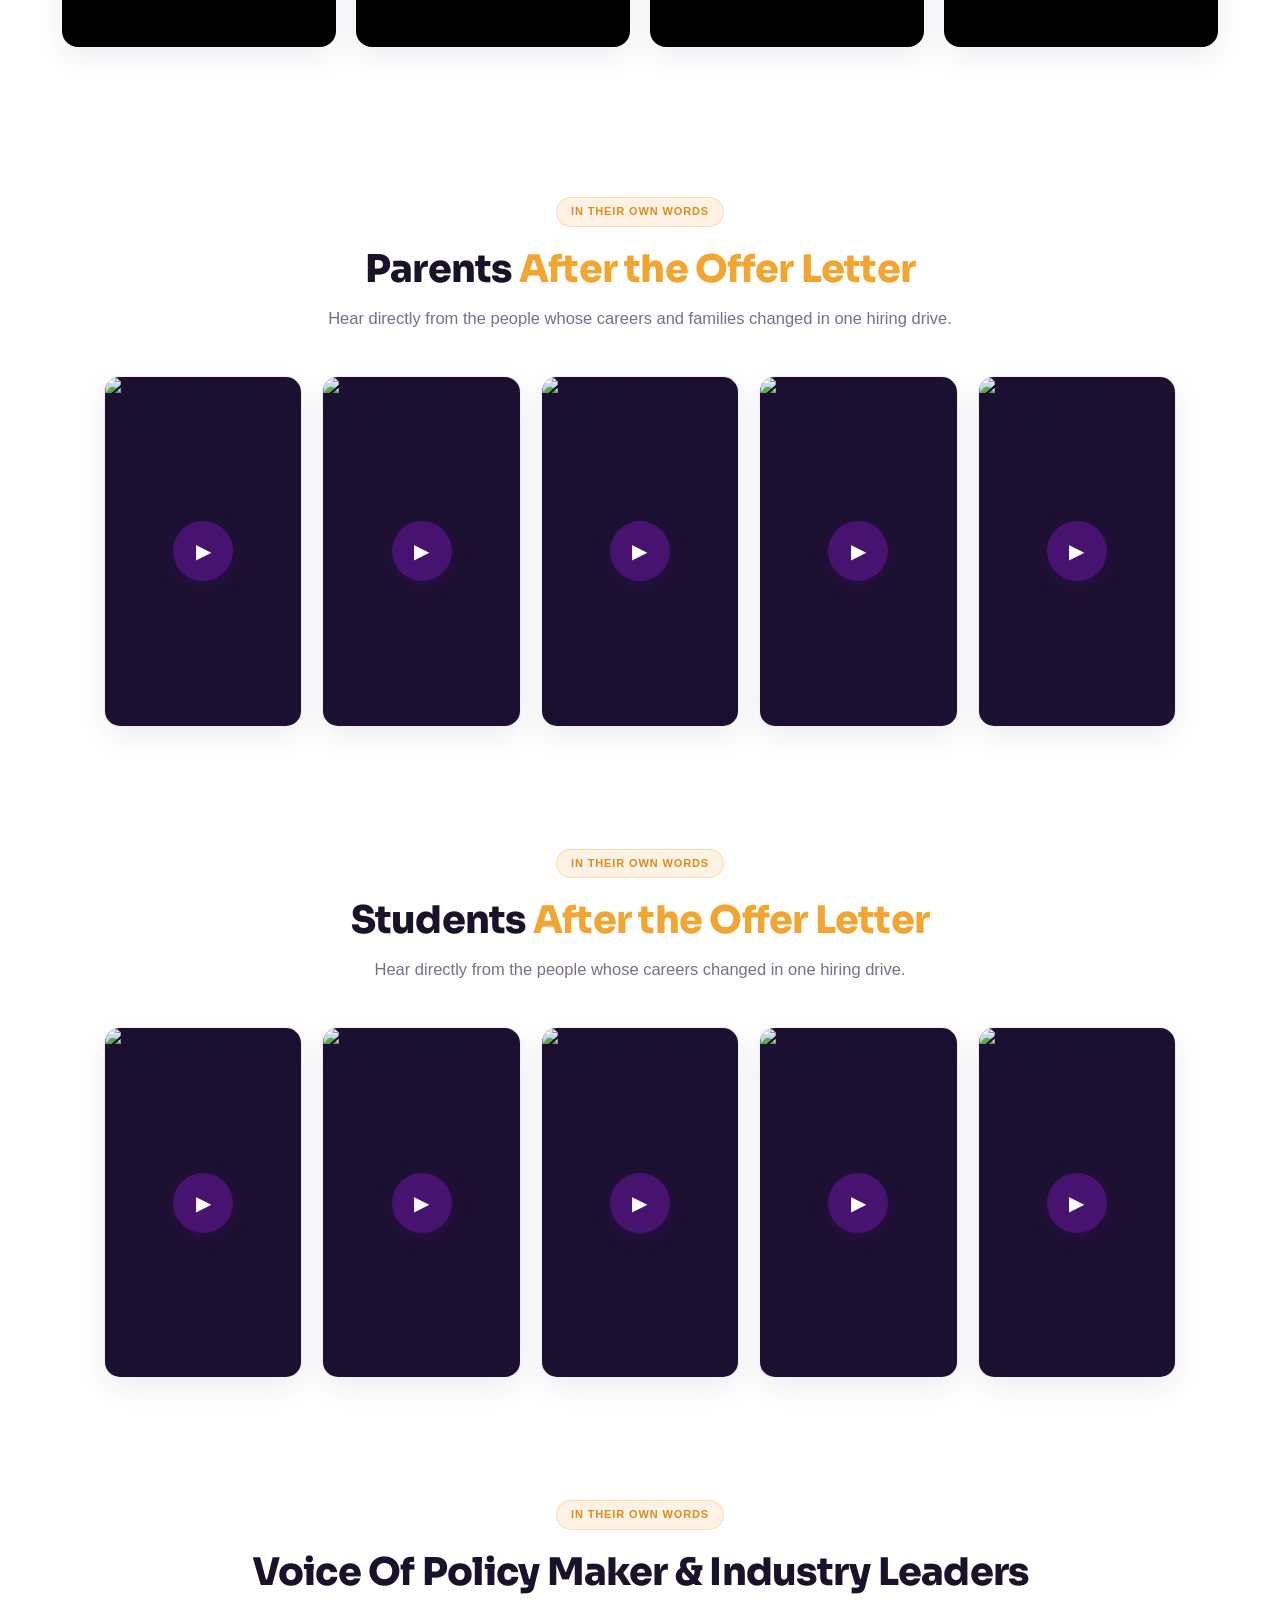
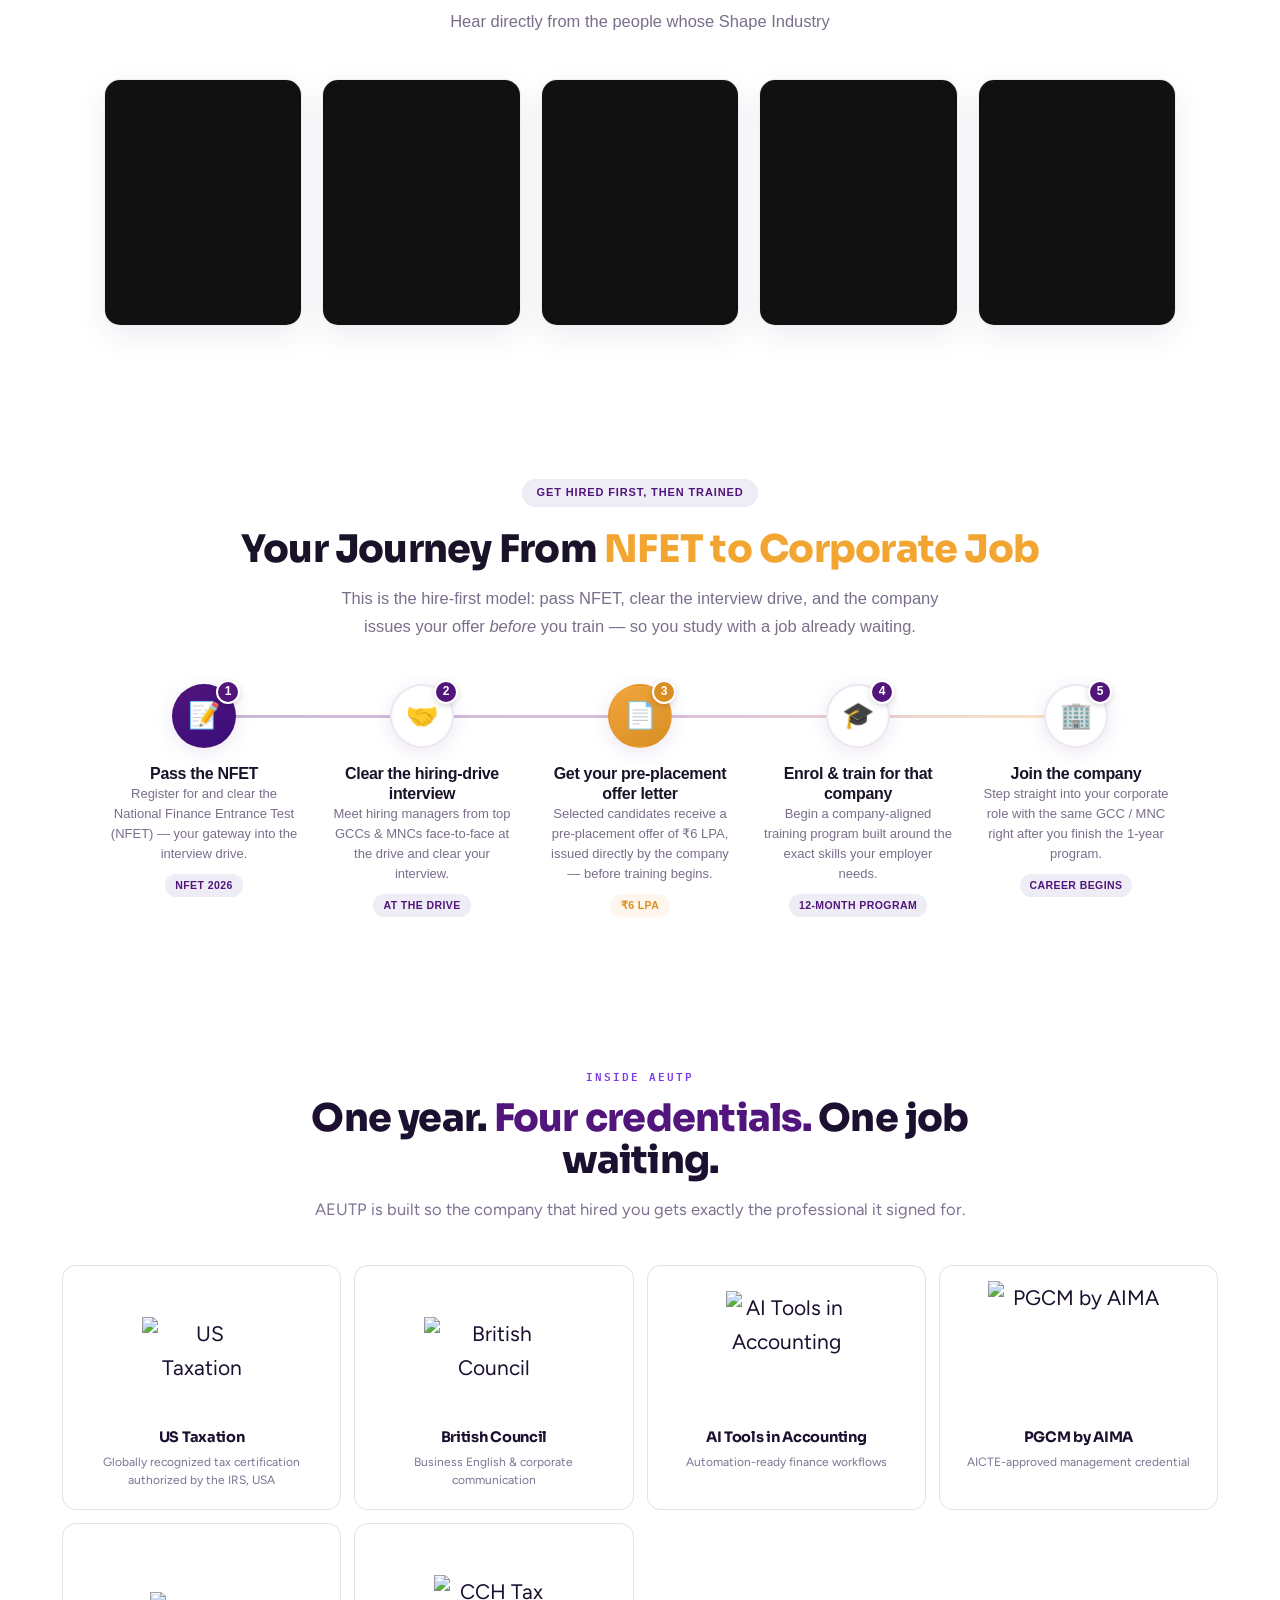
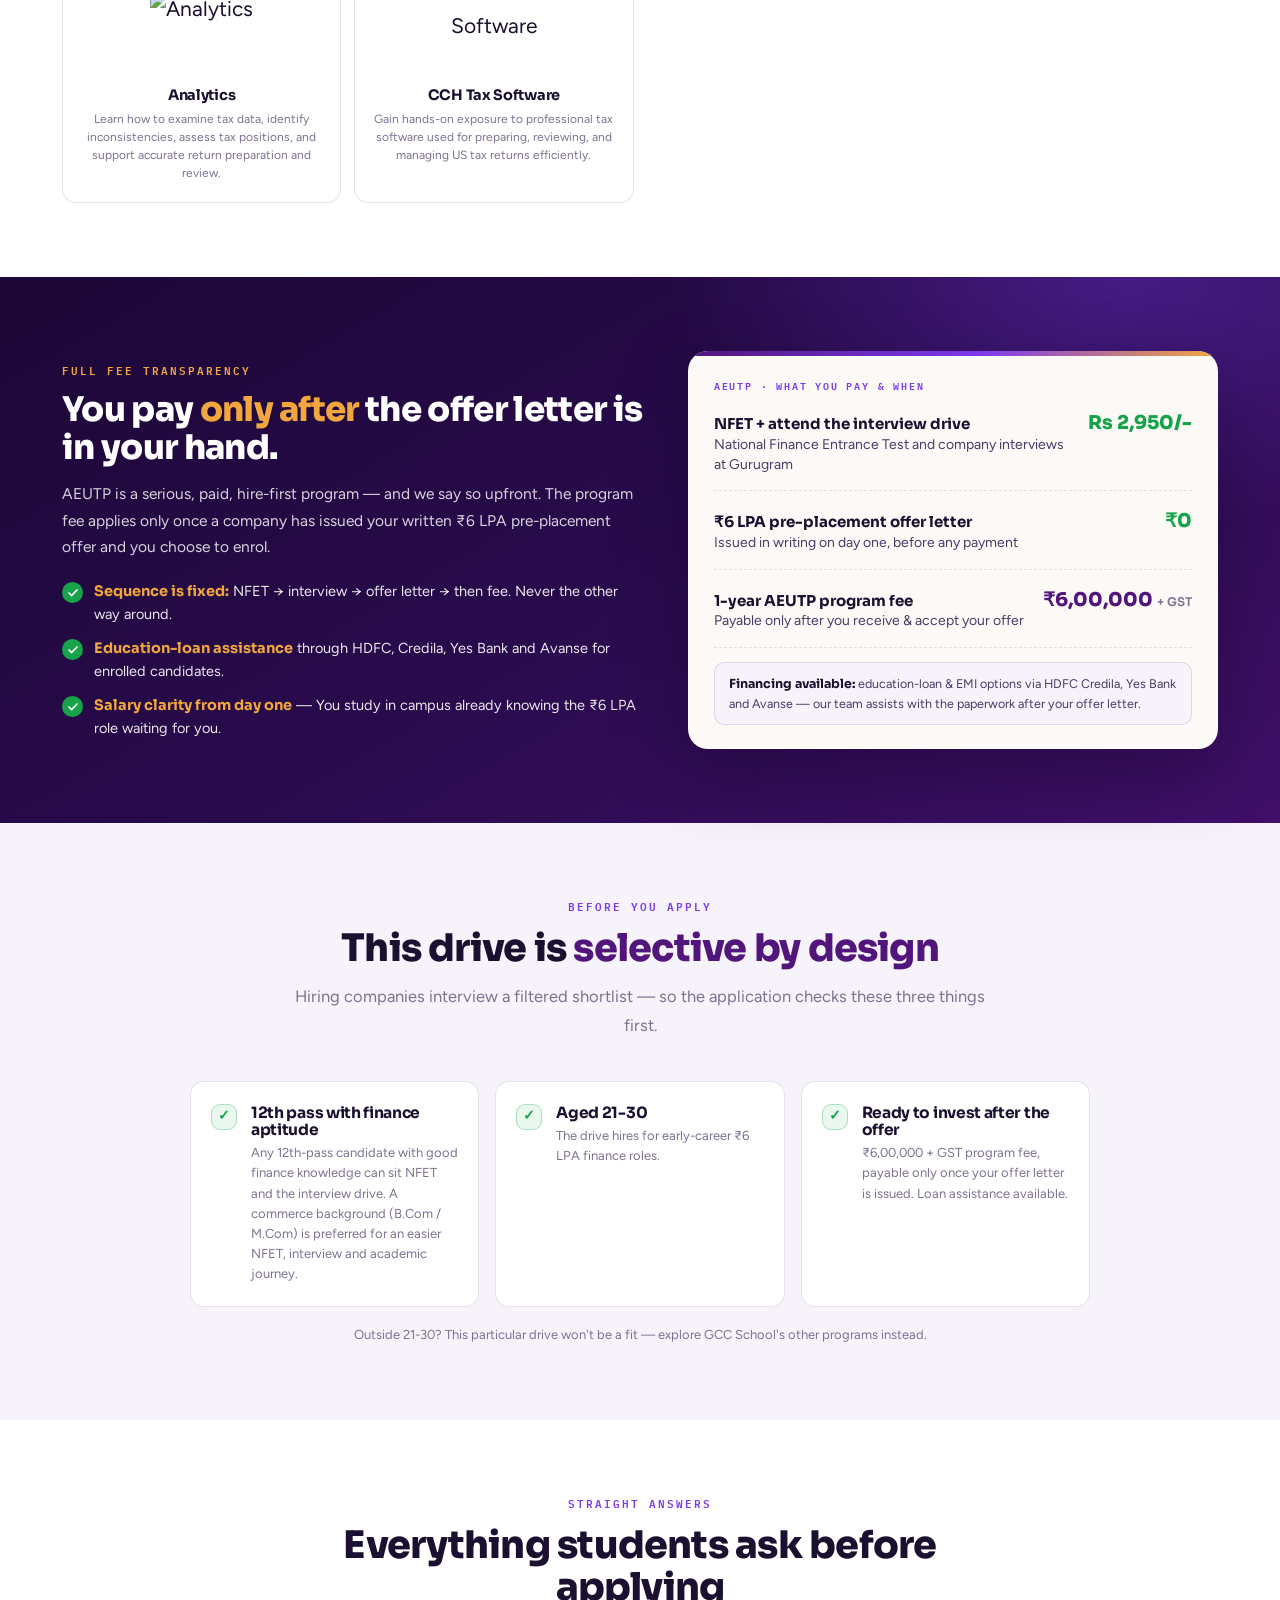
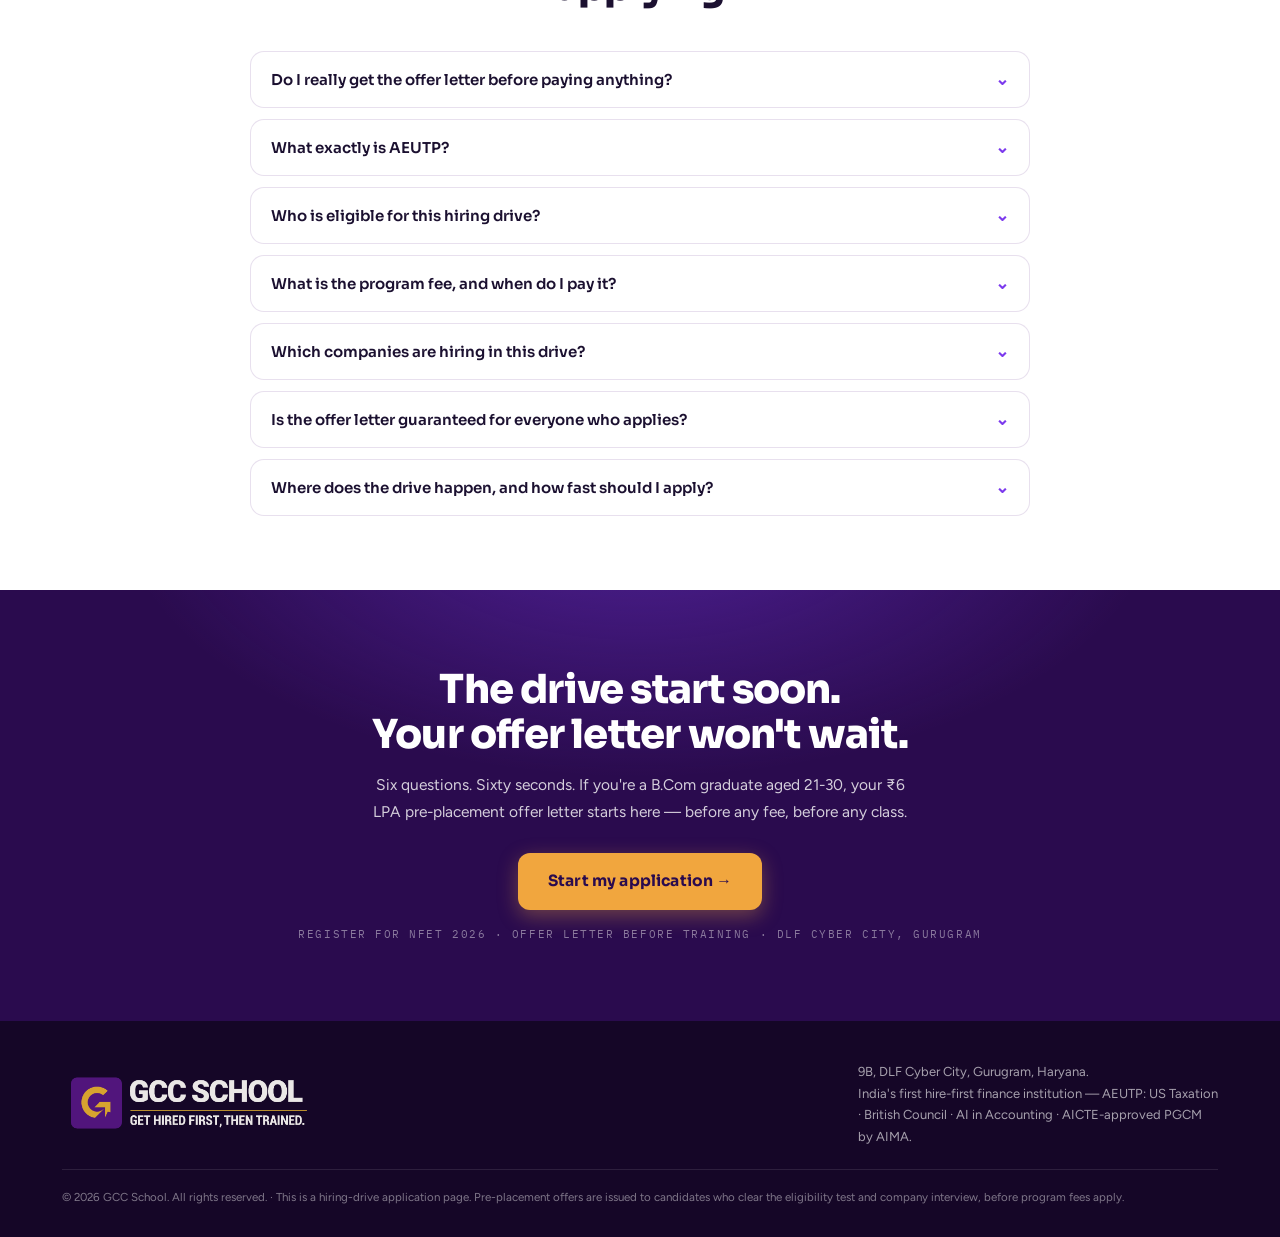
==== commit cbbef384: "update the rudrapur aeutp landing page" ====
--- a/index.html
+++ b/index.html
@@ -2799,7 +2799,7 @@
             <div class="v free">Rs 2,950/-</div>
           </div>
           <div class="fee-row">
-            <div class="l"><b>₹10 LPA pre-placement offer letter</b>Issued in writing on day one, before any payment
+            <div class="l"><b>₹6 LPA pre-placement offer letter</b>Issued in writing on day one, before any payment
             </div>
             <div class="v free">₹0</div>
           </div>
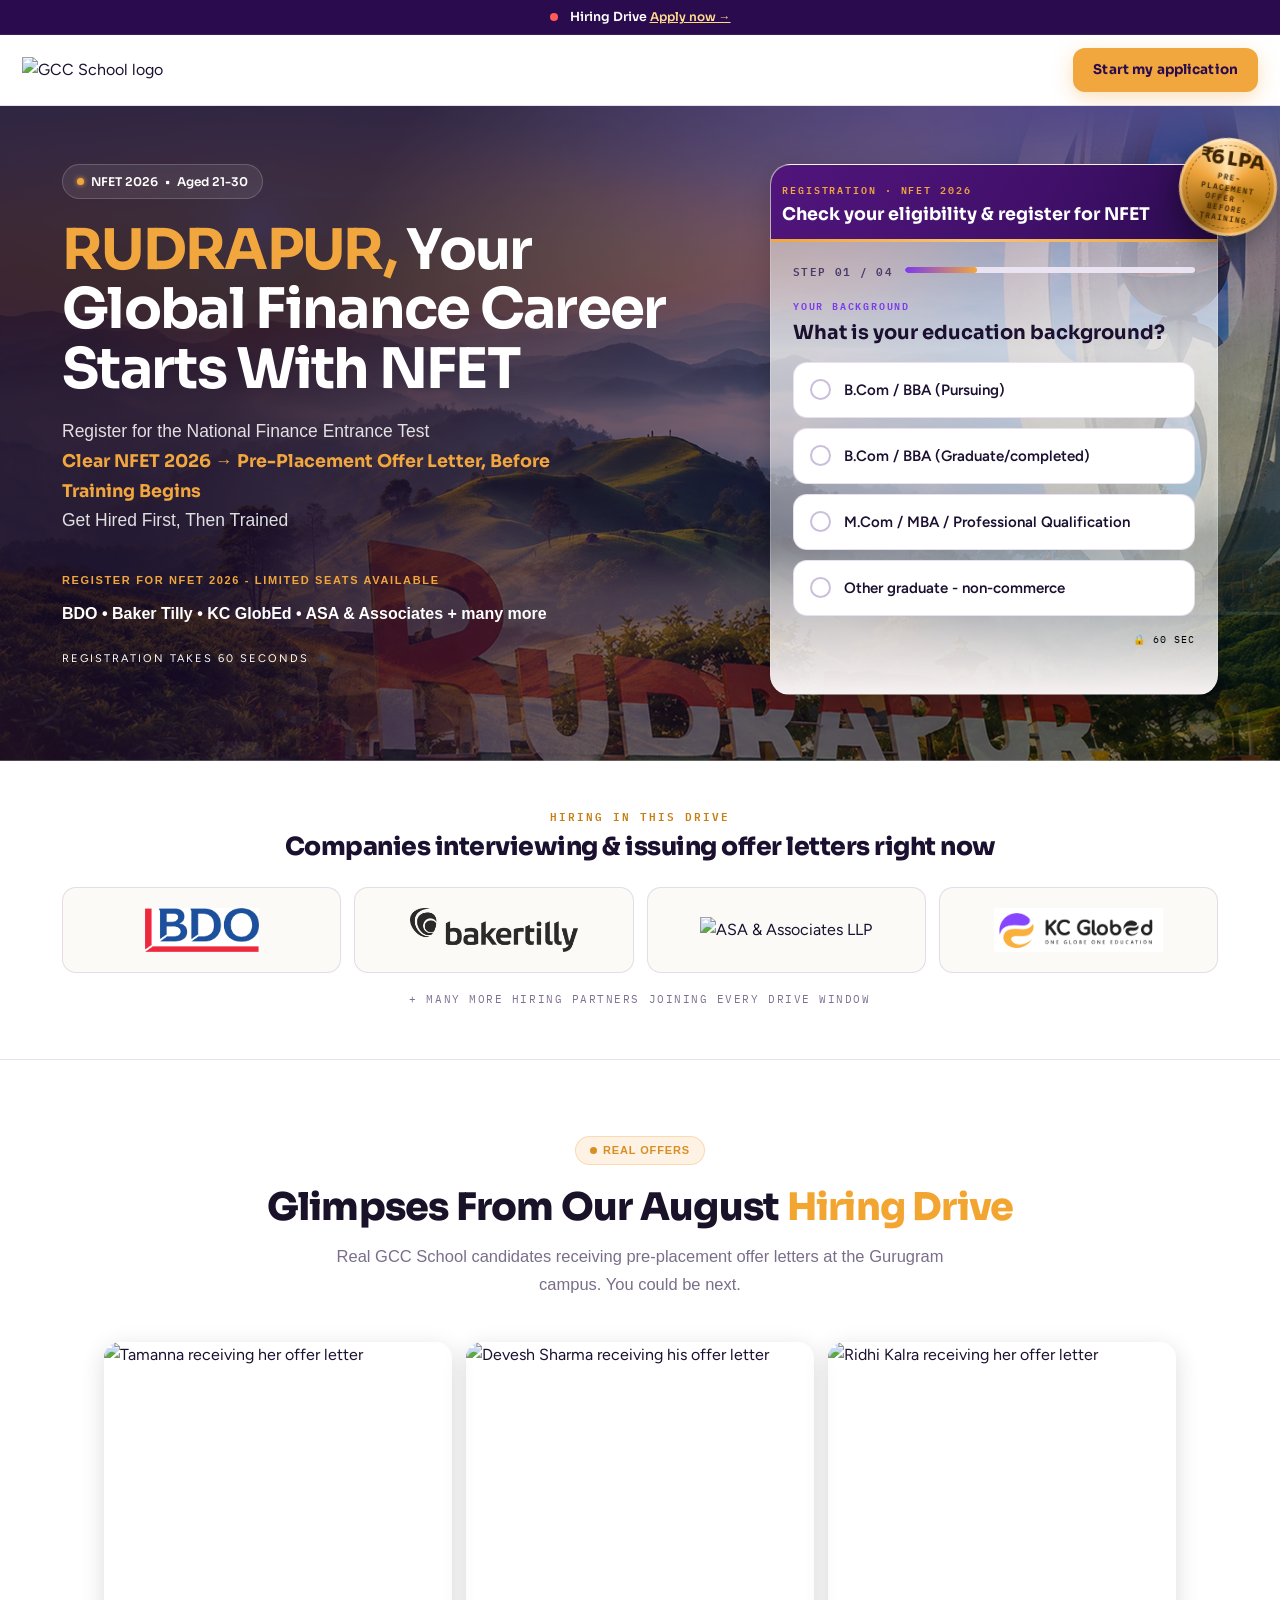
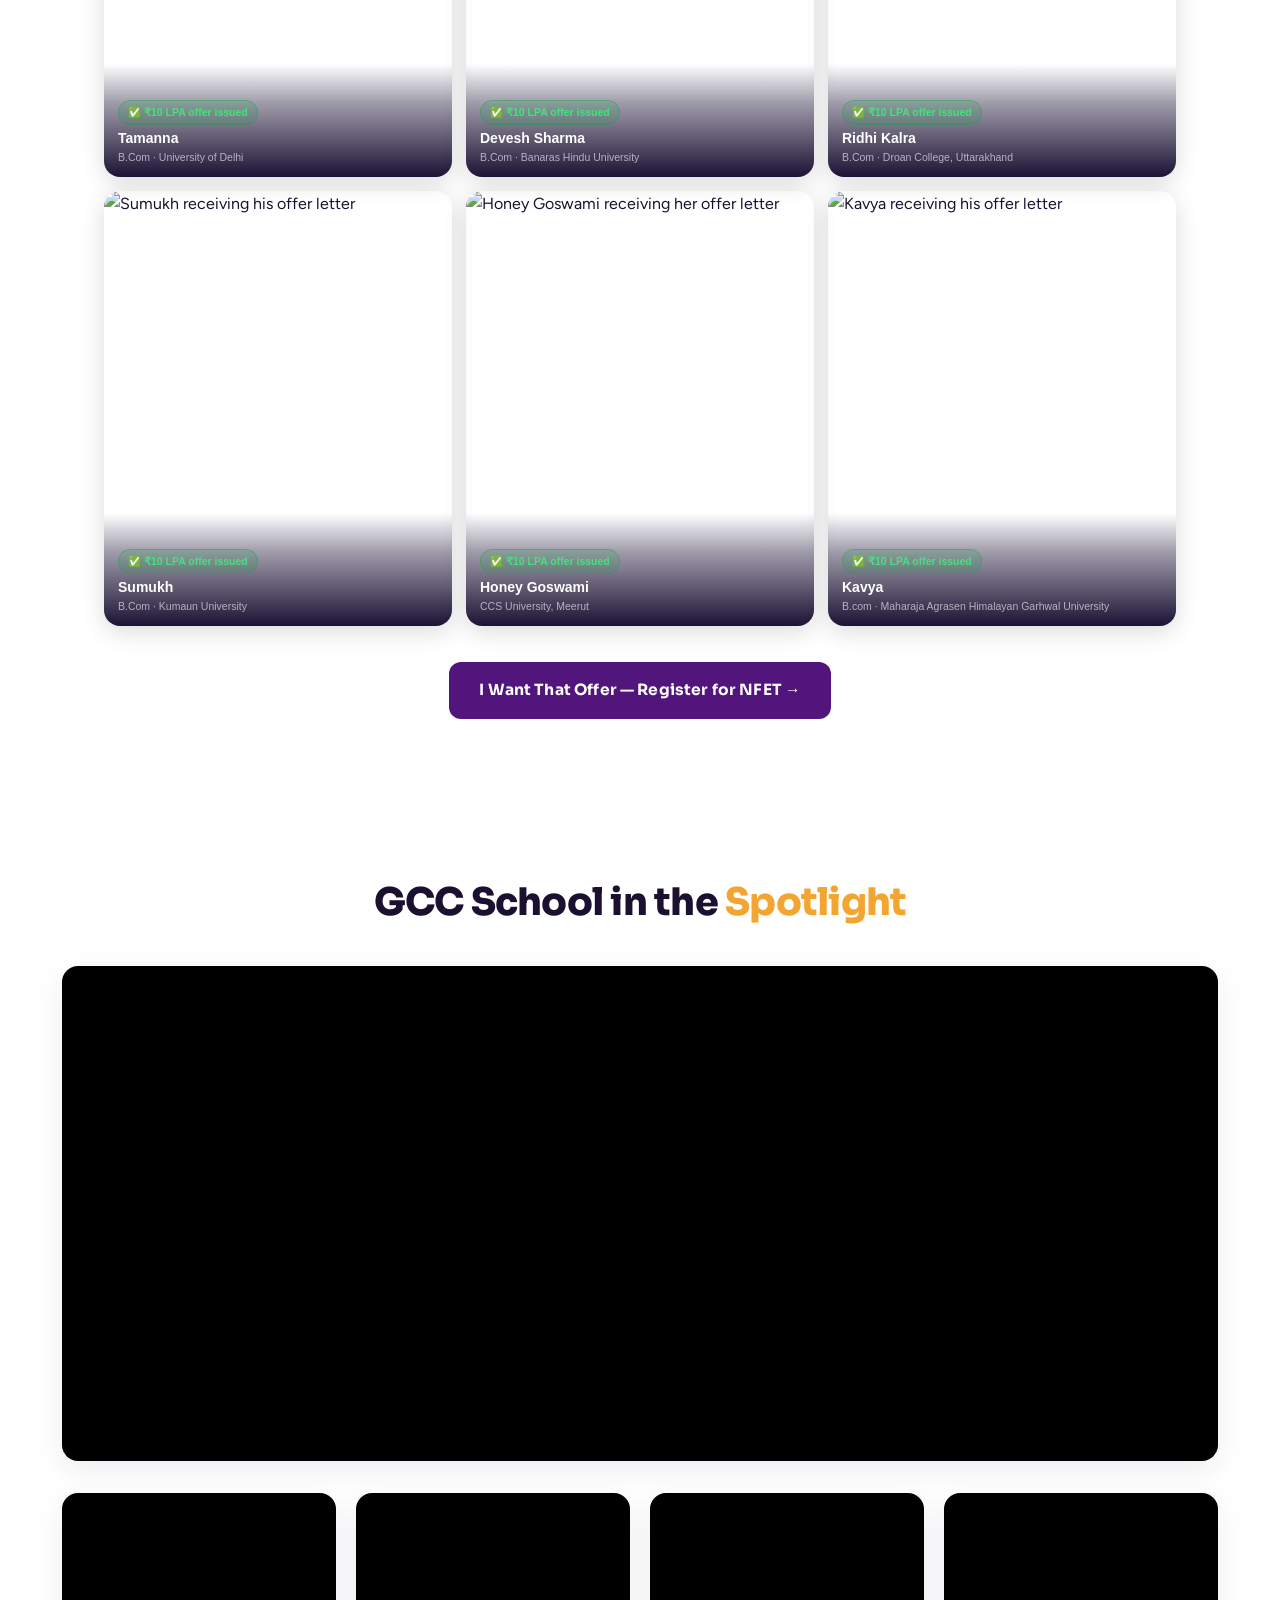
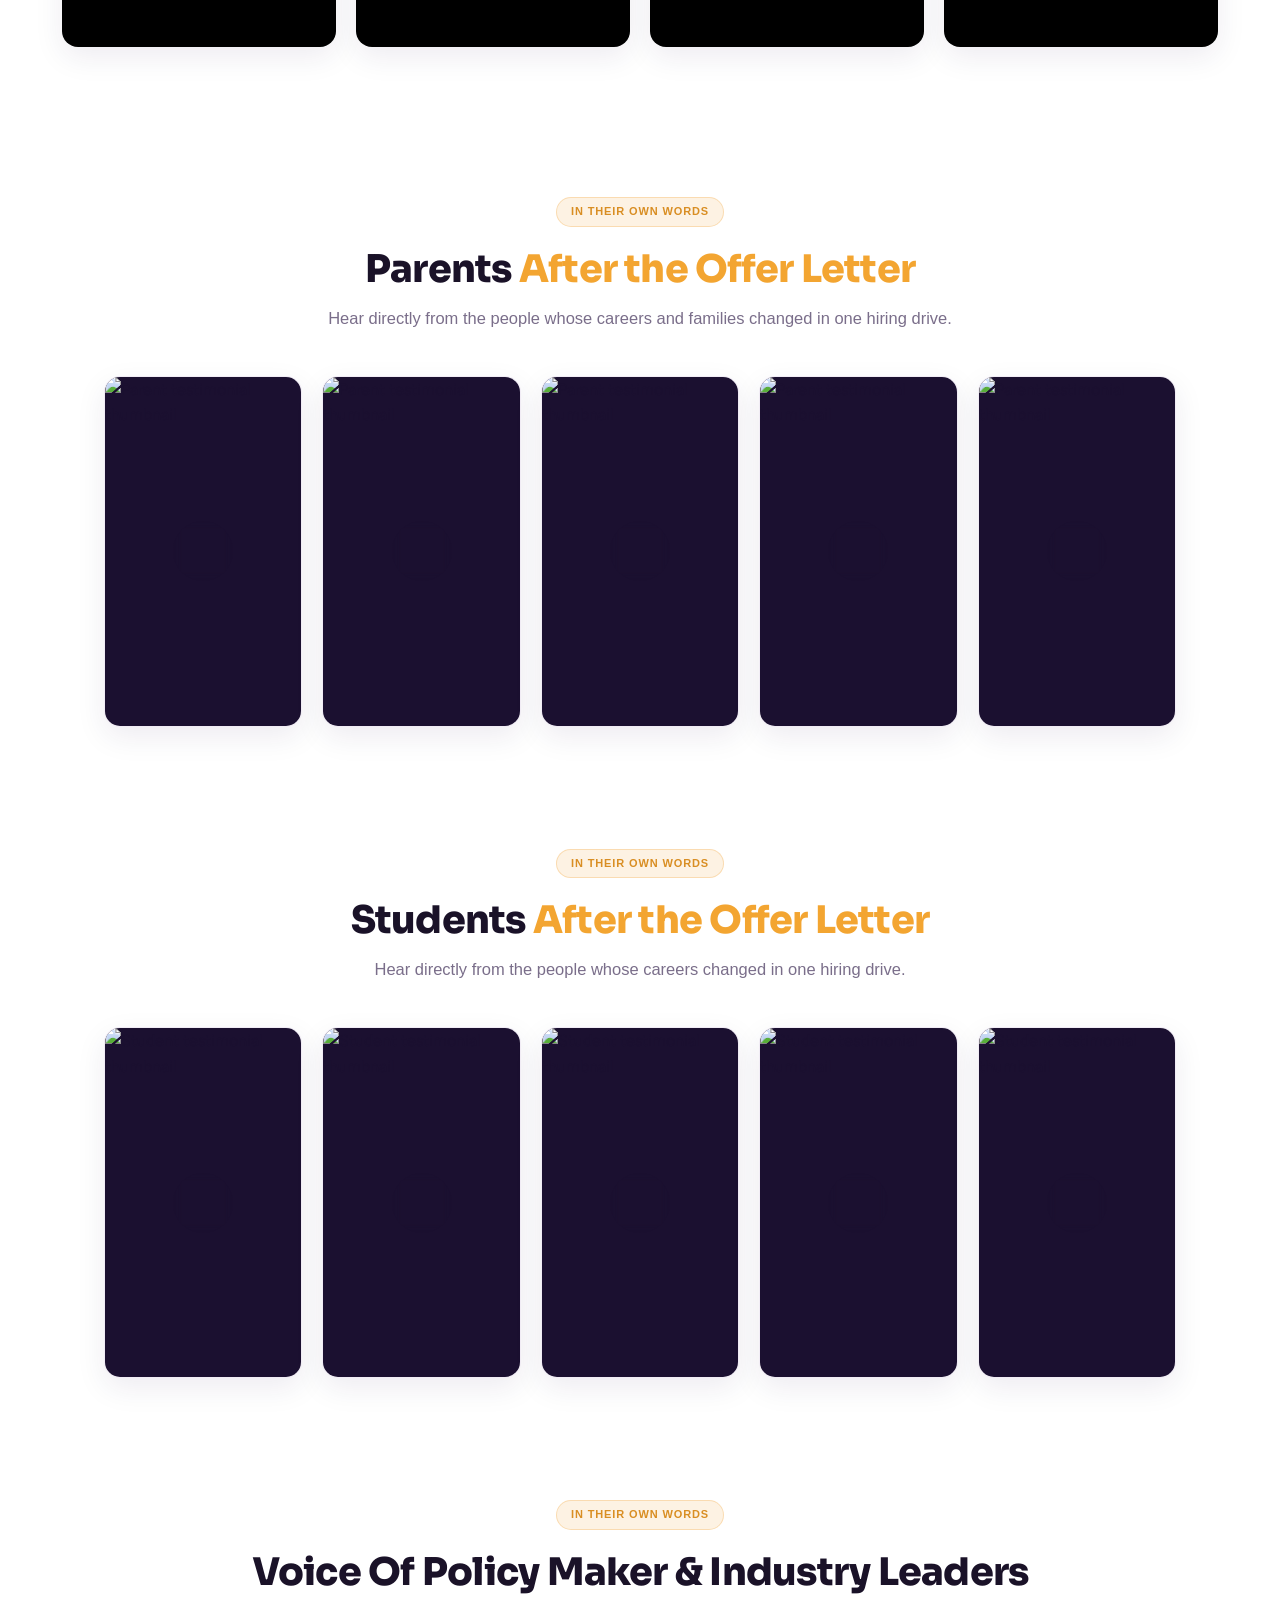
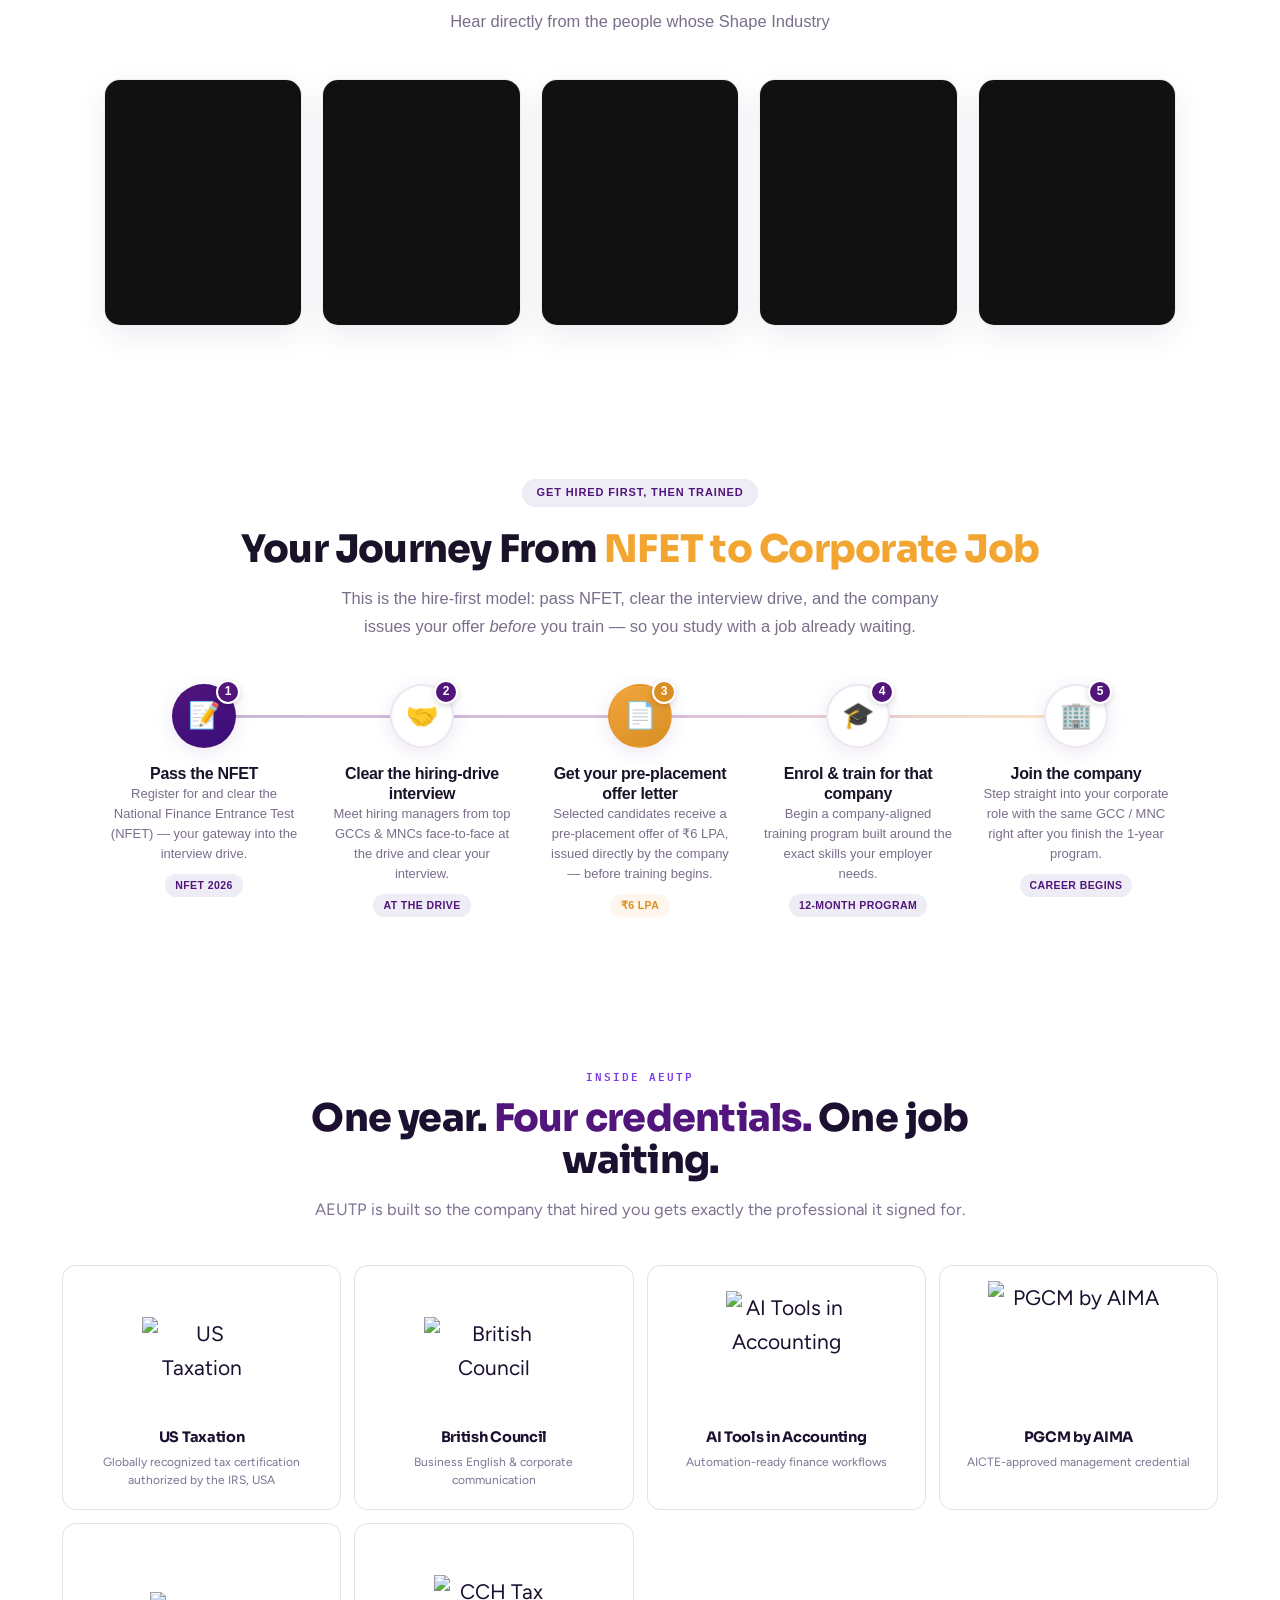
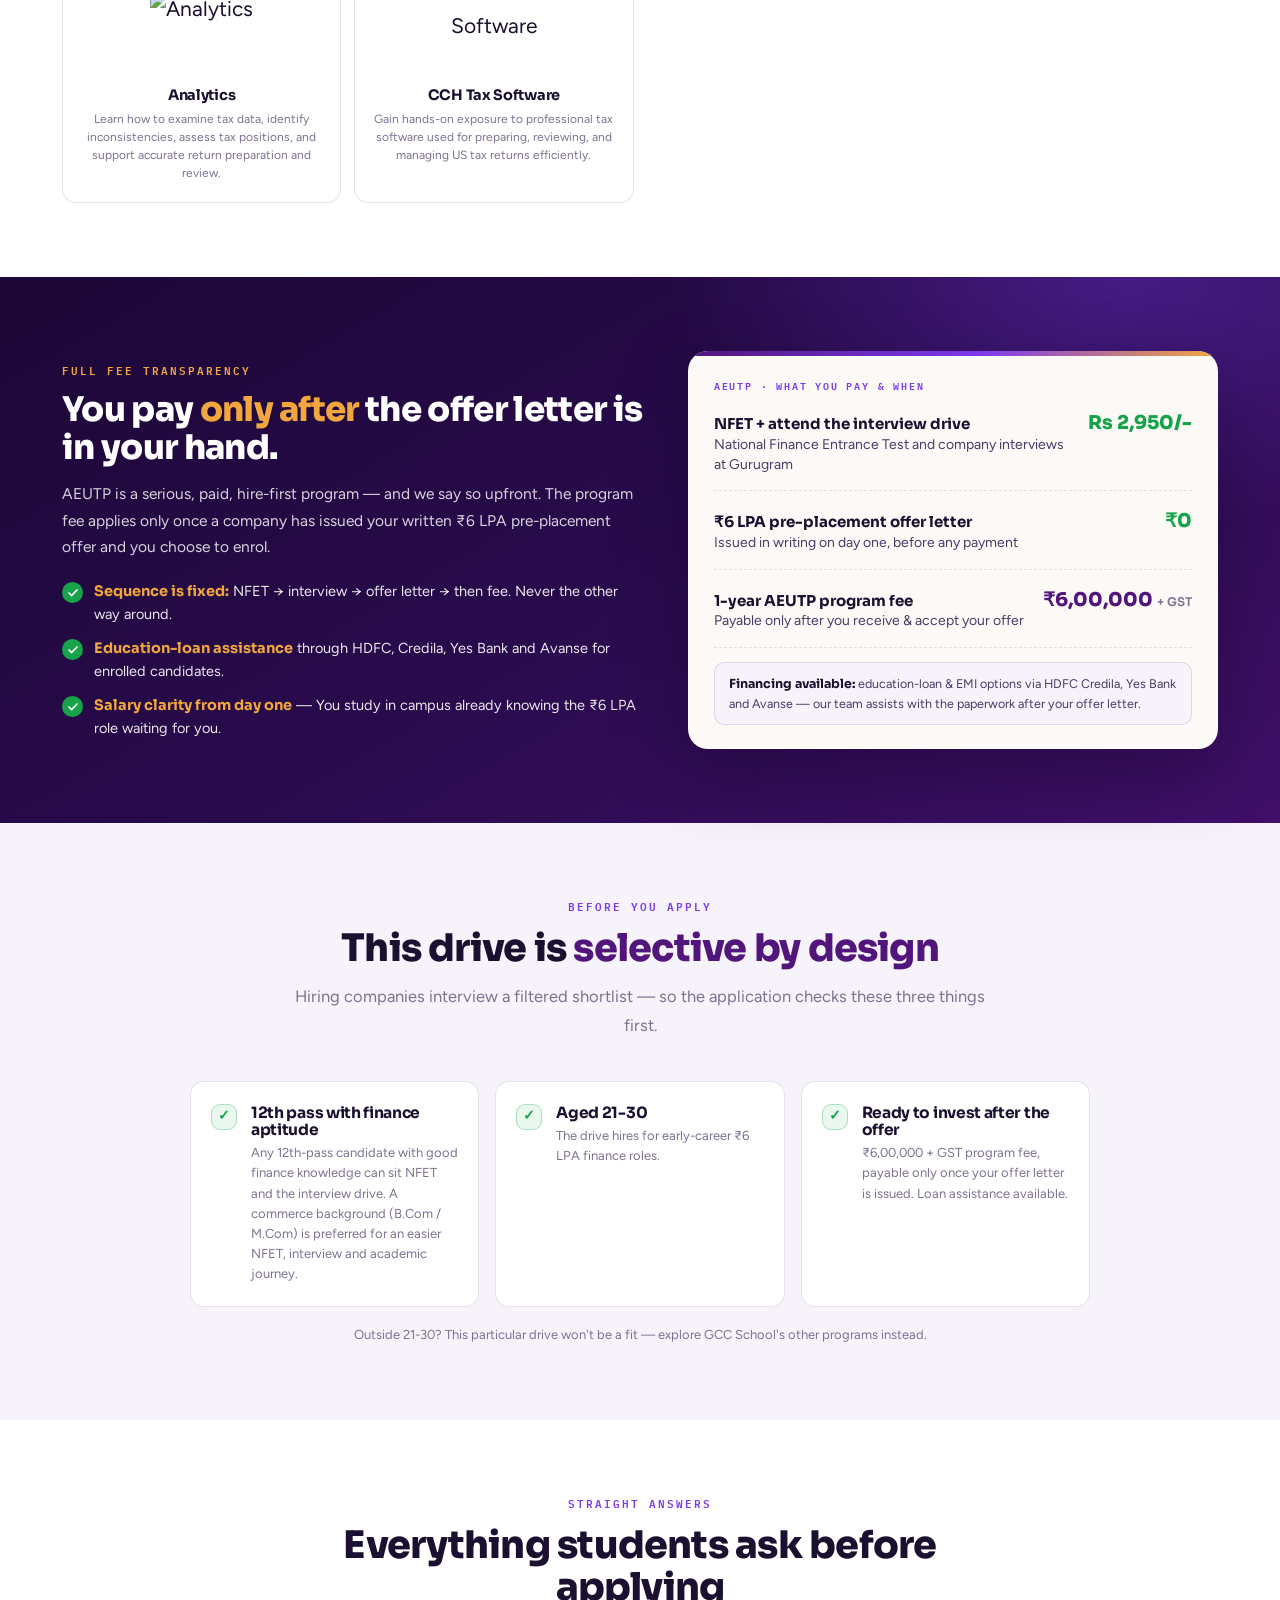
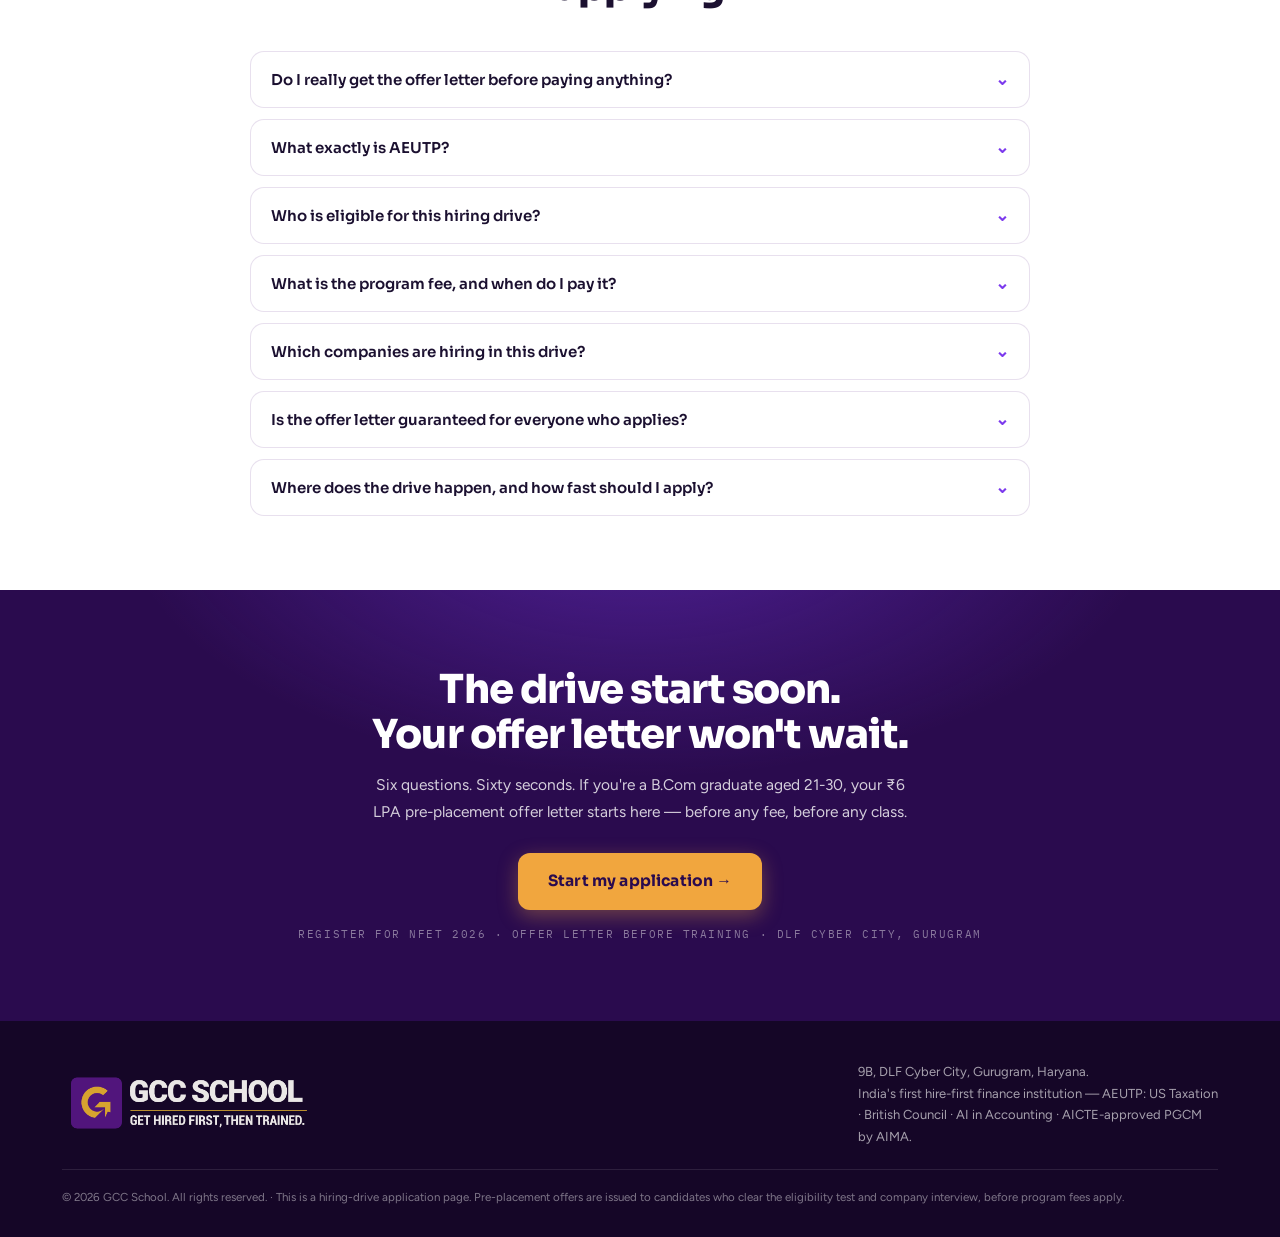
==== commit efe1d620: "update" ====
--- a/index.html
+++ b/index.html
@@ -2748,15 +2748,17 @@
               src="https://storage.googleapis.com/gcc_prod_static_files_backend/static/images/analytics.png"
               alt="Analytics" style="max-width: 120px; max-height: 110px; object-fit: contain;"></div>
           <h3>Analytics</h3>
-          <p>Learn how to examine tax data, identify inconsistencies, assess tax positions, and support accurate return preparation and review.</p>
+          <p>Learn how to examine tax data, identify inconsistencies, assess tax positions, and support accurate return
+            preparation and review.</p>
         </div>
         <div class="scard fade">
           <div class="ic" style="height: 130px;"><img
               src="https://storage.googleapis.com/gcc_prod_static_files_backend/static/images/chx.png"
               alt="CCH Tax Software" style="max-width: 120px; max-height: 110px; object-fit: contain;"></div>
           <h3>CCH Tax Software</h3>
-          <p>Gain hands-on exposure to professional tax software used for preparing, reviewing, and managing US tax returns efficiently.</p>
-         
+          <p>Gain hands-on exposure to professional tax software used for preparing, reviewing, and managing US tax
+            returns efficiently.</p>
+
         </div>
       </div>
     </div>
@@ -3121,7 +3123,17 @@
           + '<form id="lead-form-dummy" onsubmit="return false;">'
           + '<div class="f-stack">'
           + '<input class="f-in" id="f-name" type="text" placeholder="Full name" autocomplete="name"><span class="f-err" id="e-name">Please enter your full name</span>'
-          + '<input class="f-in" id="f-phone" type="tel" placeholder="WhatsApp / phone number" autocomplete="tel" inputmode="numeric" maxlength="14"><span class="f-err" id="e-phone">Enter a valid 10-digit Indian mobile number</span>'
+          + '<div style="display: flex; gap: 8px;">'
+          + '<input class="f-in" id="f-phone" type="tel" placeholder="WhatsApp / phone number" autocomplete="tel" inputmode="numeric" maxlength="14" style="flex: 1;">'
+          + '<button type="button" class="btn" id="send-otp-btn" style="padding: 0 16px; border: 1px solid var(--amber); background: var(--amber); color: black;  border-radius: 6px; font-weight: 600; white-space: nowrap; cursor: pointer;">Send OTP</button>'
+          + '</div>'
+          + '<span class="f-err" id="e-phone">Enter a valid 10-digit Indian mobile number</span>'
+          + '<div id="otp-section" style="display: none; gap: 8px; margin-top: 8px;">'
+          + '<input class="f-in" id="f-otp" type="text" placeholder="Enter OTP" autocomplete="off" inputmode="numeric" maxlength="6" style="flex: 1;">'
+          + '<button type="button" class="btn btn-amber" id="verify-otp-btn" style="padding: 0 16px; border-radius: 6px; font-weight: 600; white-space: nowrap; cursor: pointer;">Verify</button>'
+          + '</div>'
+          + '<span class="f-err" id="e-otp">Invalid OTP</span>'
+          + '<div id="e-otp-success" style="color: #22c55e; display: none; font-size: 13px; font-weight: 600; margin-bottom: 12px; margin-top: -6px;">✓ Number verified successfully</div>'
           + '<input class="f-in" id="f-email" type="email" placeholder="Email address" autocomplete="email"><span class="f-err" id="e-email">Enter a valid email</span>'
           + '<select class="f-in" id="f-state" name="state" required><option value="" disabled selected>State</option></select><span class="f-err" id="e-state">Please select your state</span>'
           + '<select class="f-in" id="f-city" name="city" required><option value="" disabled selected>City</option></select><span class="f-err" id="e-city">Please select your city</span>'
@@ -3166,6 +3178,87 @@
           inp.addEventListener('input', function () { err(inp.id.slice(2), false); });
         });
 
+        // OTP Logic
+        state.isPhoneVerified = false;
+        var sendOtpBtn = document.getElementById('send-otp-btn');
+        var verifyOtpBtn = document.getElementById('verify-otp-btn');
+        var otpSection = document.getElementById('otp-section');
+        var phoneInp = document.getElementById('f-phone');
+        var otpInp = document.getElementById('f-otp');
+
+        sendOtpBtn.addEventListener('click', async function () {
+          var mobile = cleanPhone(phoneInp.value);
+          if (!/^[6-9]\d{9}$/.test(mobile)) {
+            err('phone', true);
+            document.getElementById('e-phone').textContent = "Enter a valid 10-digit mobile number to send OTP";
+            return;
+          }
+          sendOtpBtn.disabled = true;
+          sendOtpBtn.textContent = 'Sending...';
+
+          try {
+            var res = await fetch('https://gccschool.com/api/otp/send', {
+              method: 'POST',
+              headers: { 'Content-Type': 'application/json' },
+              body: JSON.stringify({ mobile: mobile })
+            });
+            var data = await res.json();
+            if (res.ok && data.success) {
+              otpSection.style.display = 'flex';
+              sendOtpBtn.textContent = 'Resend OTP';
+              err('phone', false);
+              otpInp.focus();
+            } else {
+              err('phone', true);
+              document.getElementById('e-phone').textContent = data.statusMessage || data.message || "Failed to send OTP.";
+              sendOtpBtn.textContent = 'Send OTP';
+            }
+          } catch (e) {
+            err('phone', true);
+            document.getElementById('e-phone').textContent = "Network error. Please try again.";
+            sendOtpBtn.textContent = 'Send OTP';
+          }
+          sendOtpBtn.disabled = false;
+        });
+
+        verifyOtpBtn.addEventListener('click', async function () {
+          var mobile = cleanPhone(phoneInp.value);
+          var otp = otpInp.value.trim();
+          if (otp.length < 4) {
+            err('otp', true);
+            document.getElementById('e-otp').textContent = "Enter the complete OTP";
+            return;
+          }
+          verifyOtpBtn.disabled = true;
+          verifyOtpBtn.textContent = 'Verifying...';
+
+          try {
+            var res = await fetch('https://gccschool.com/api/otp/verify', {
+              method: 'POST',
+              headers: { 'Content-Type': 'application/json' },
+              body: JSON.stringify({ mobile: mobile, otp: otp })
+            });
+            var data = await res.json();
+            if (res.ok && data.success) {
+              state.isPhoneVerified = true;
+              otpSection.style.display = 'none';
+              sendOtpBtn.style.display = 'none';
+              phoneInp.disabled = true;
+              phoneInp.style.backgroundColor = '#f1f5f9';
+              document.getElementById('e-otp-success').style.display = 'block';
+              err('otp', false);
+              err('phone', false);
+            } else {
+              err('otp', true);
+              document.getElementById('e-otp').textContent = data.statusMessage || data.message || "Invalid OTP.";
+            }
+          } catch (e) {
+            err('otp', true);
+            document.getElementById('e-otp').textContent = "Network error. Please try again.";
+          }
+          verifyOtpBtn.disabled = false;
+          if (!state.isPhoneVerified) verifyOtpBtn.textContent = 'Verify';
+        });
 
         document.getElementById('f-name').focus();
       }
@@ -3188,7 +3281,12 @@
         var ok = true;
         if (name.length < 3) { err('name', true); ok = false; }
         if (!/^[6-9]\d{9}$/.test(phone)) { err('phone', true); ok = false; }
-
+        if (!state.isPhoneVerified) {
+          err('phone', true);
+          var ePhone = document.getElementById('e-phone');
+          if (ePhone) ePhone.textContent = "Please verify your mobile number with OTP first.";
+          ok = false;
+        }
         if (!/^[^\s@]+@[^\s@]+\.[^\s@]+$/.test(email)) { err('email', true); ok = false; }
         if (!stateSel) { err('state', true); ok = false; }
         if (!city) { err('city', true); ok = false; }
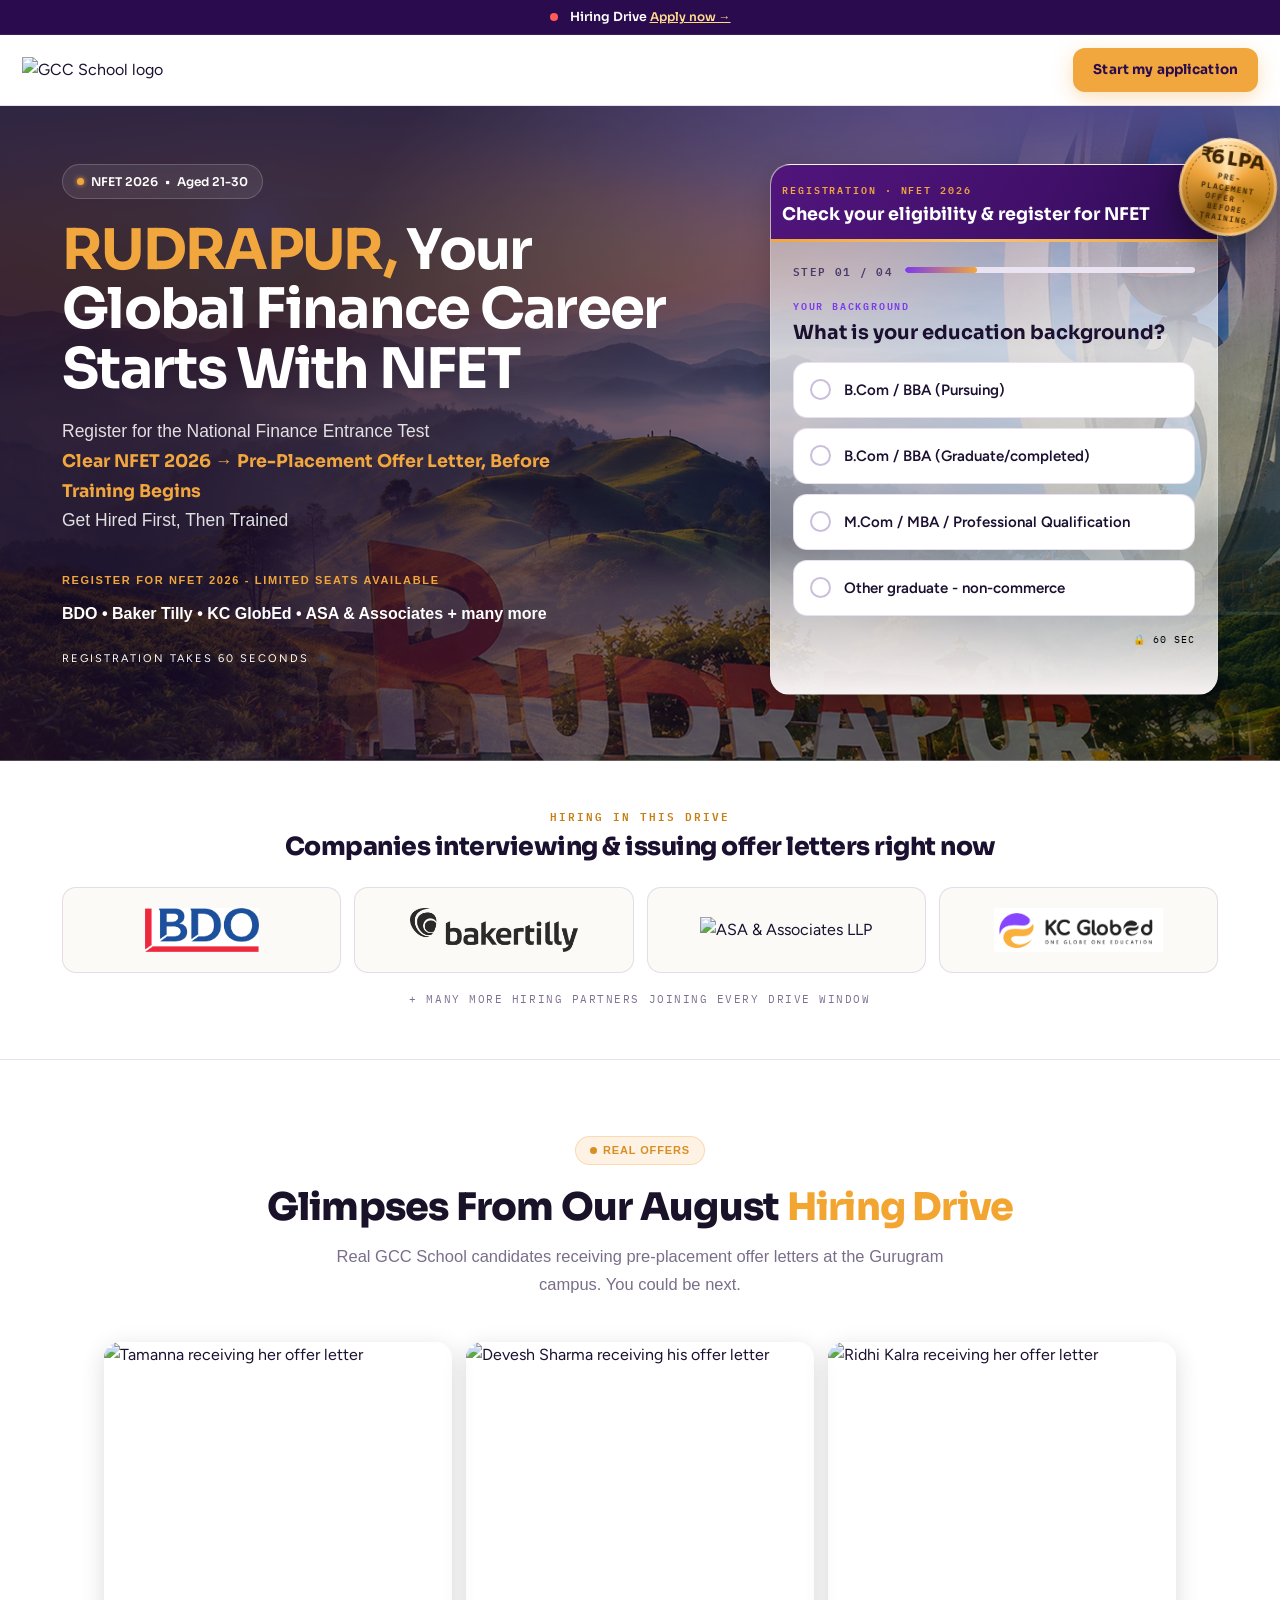
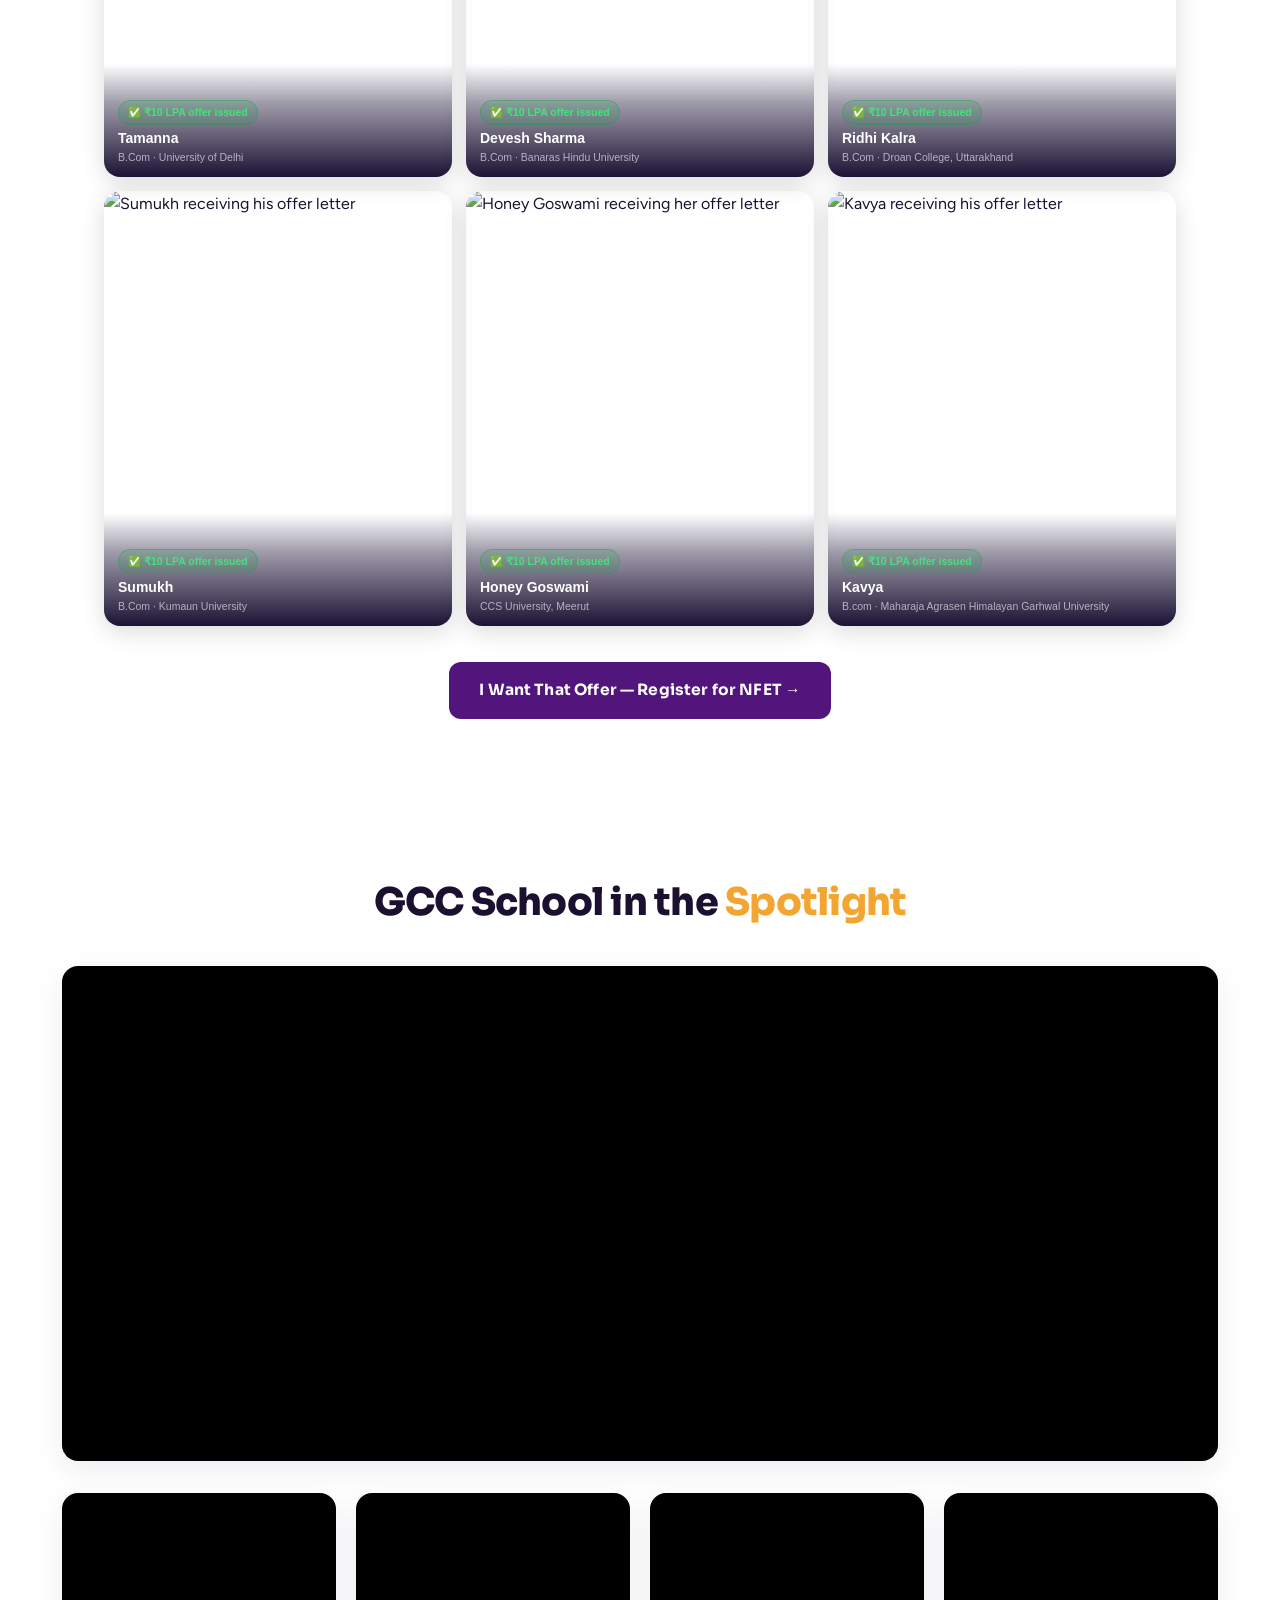
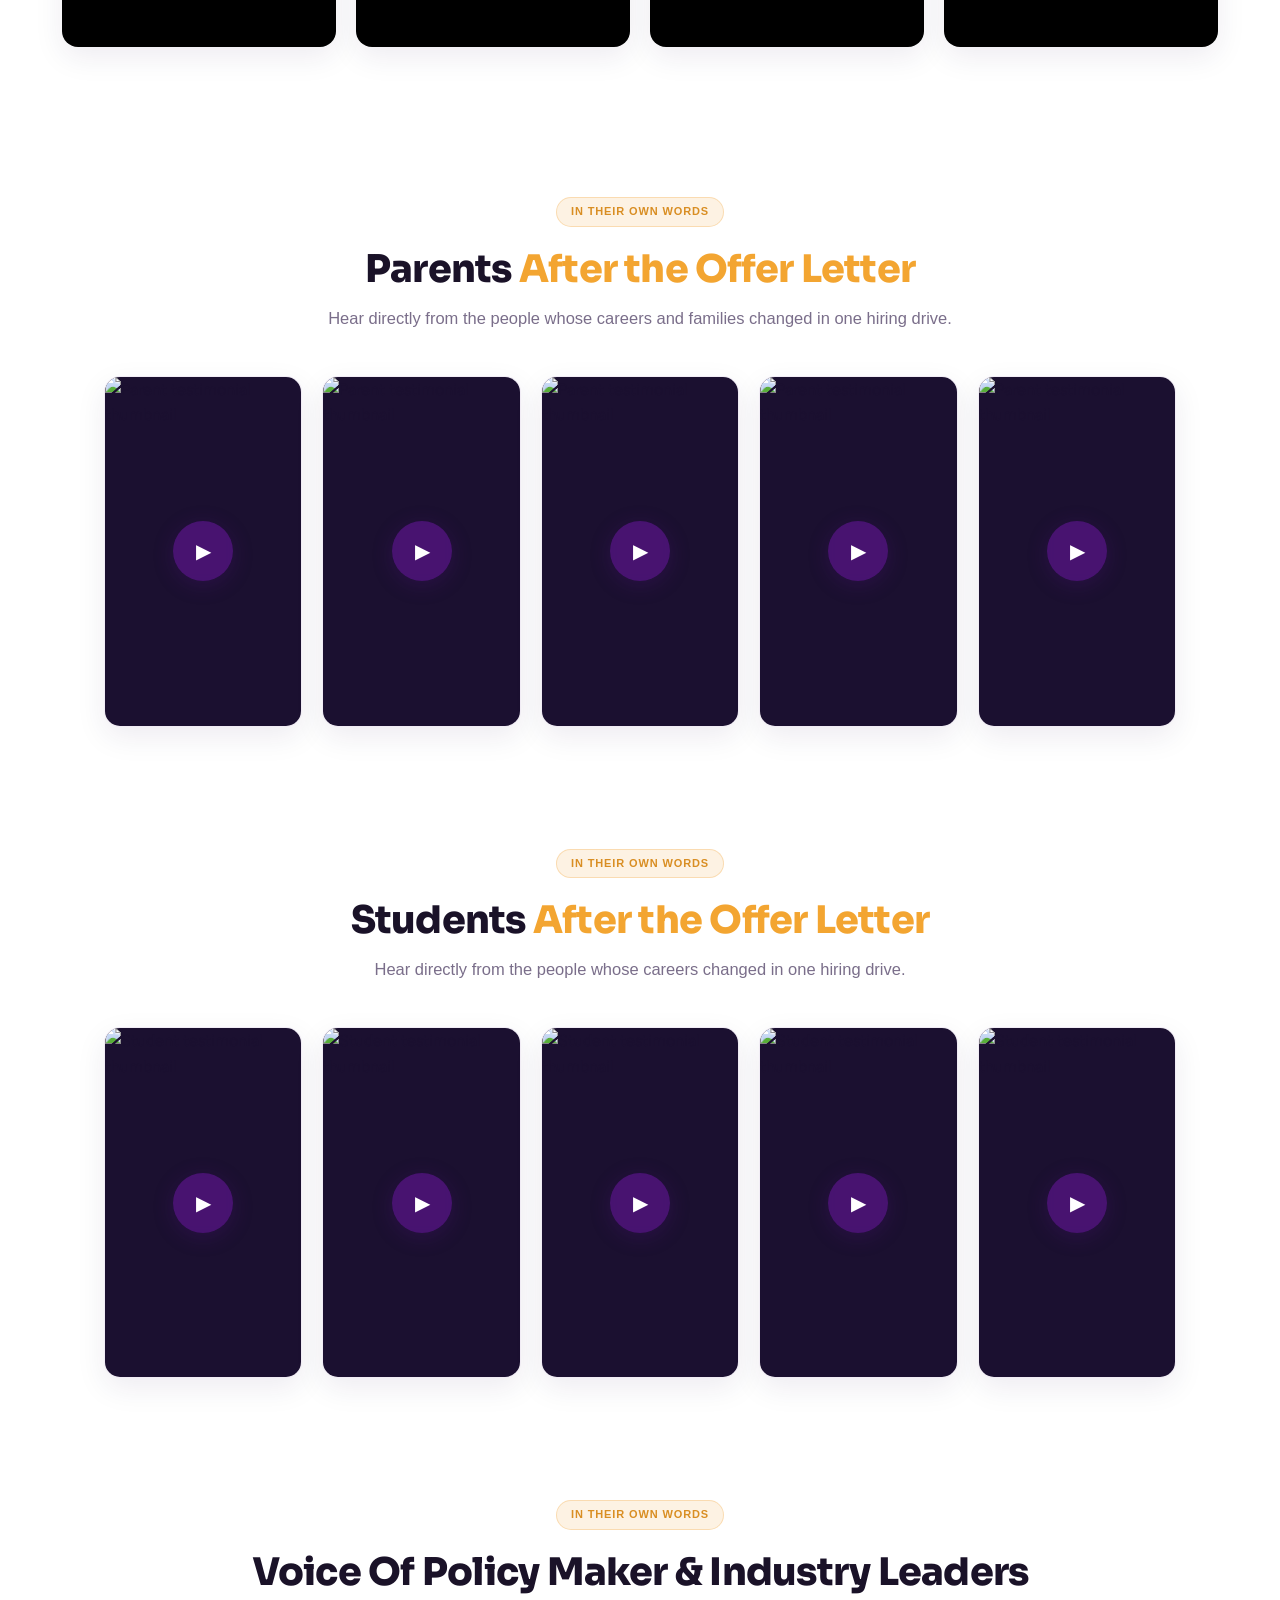
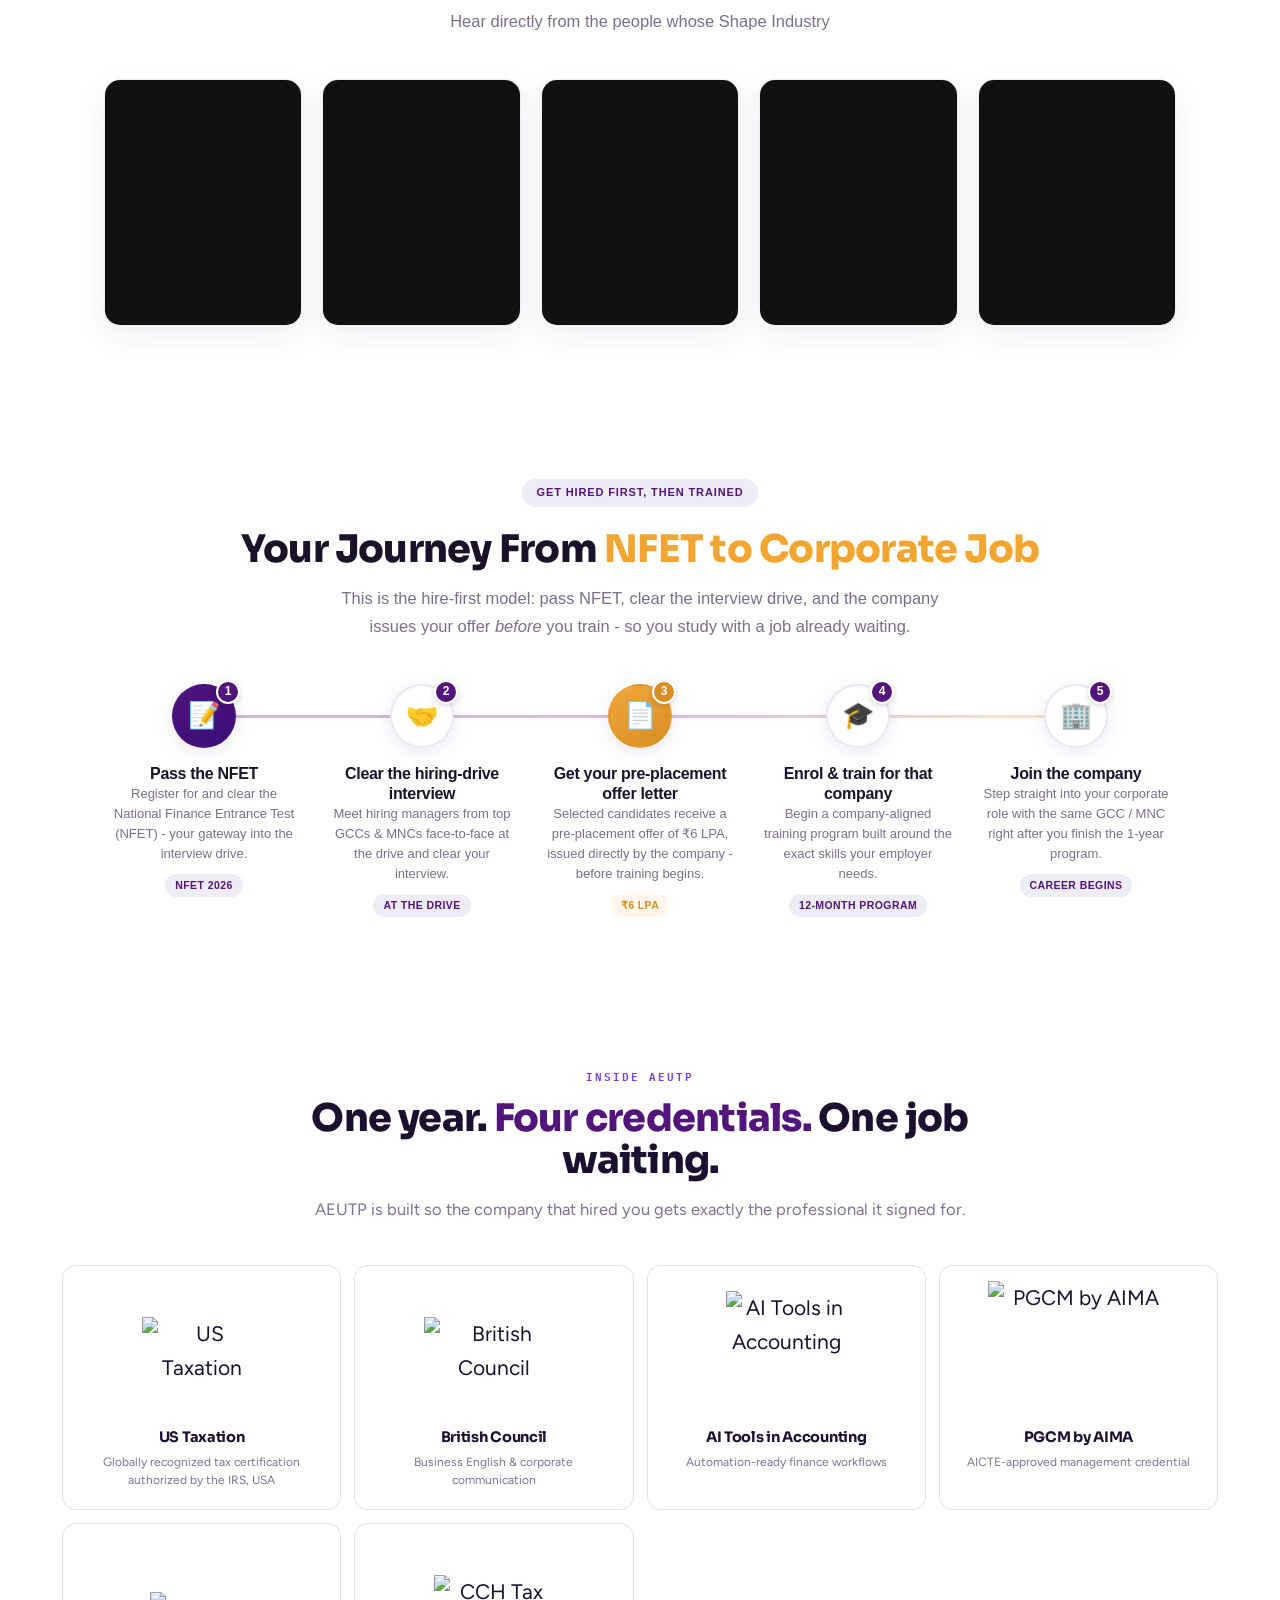
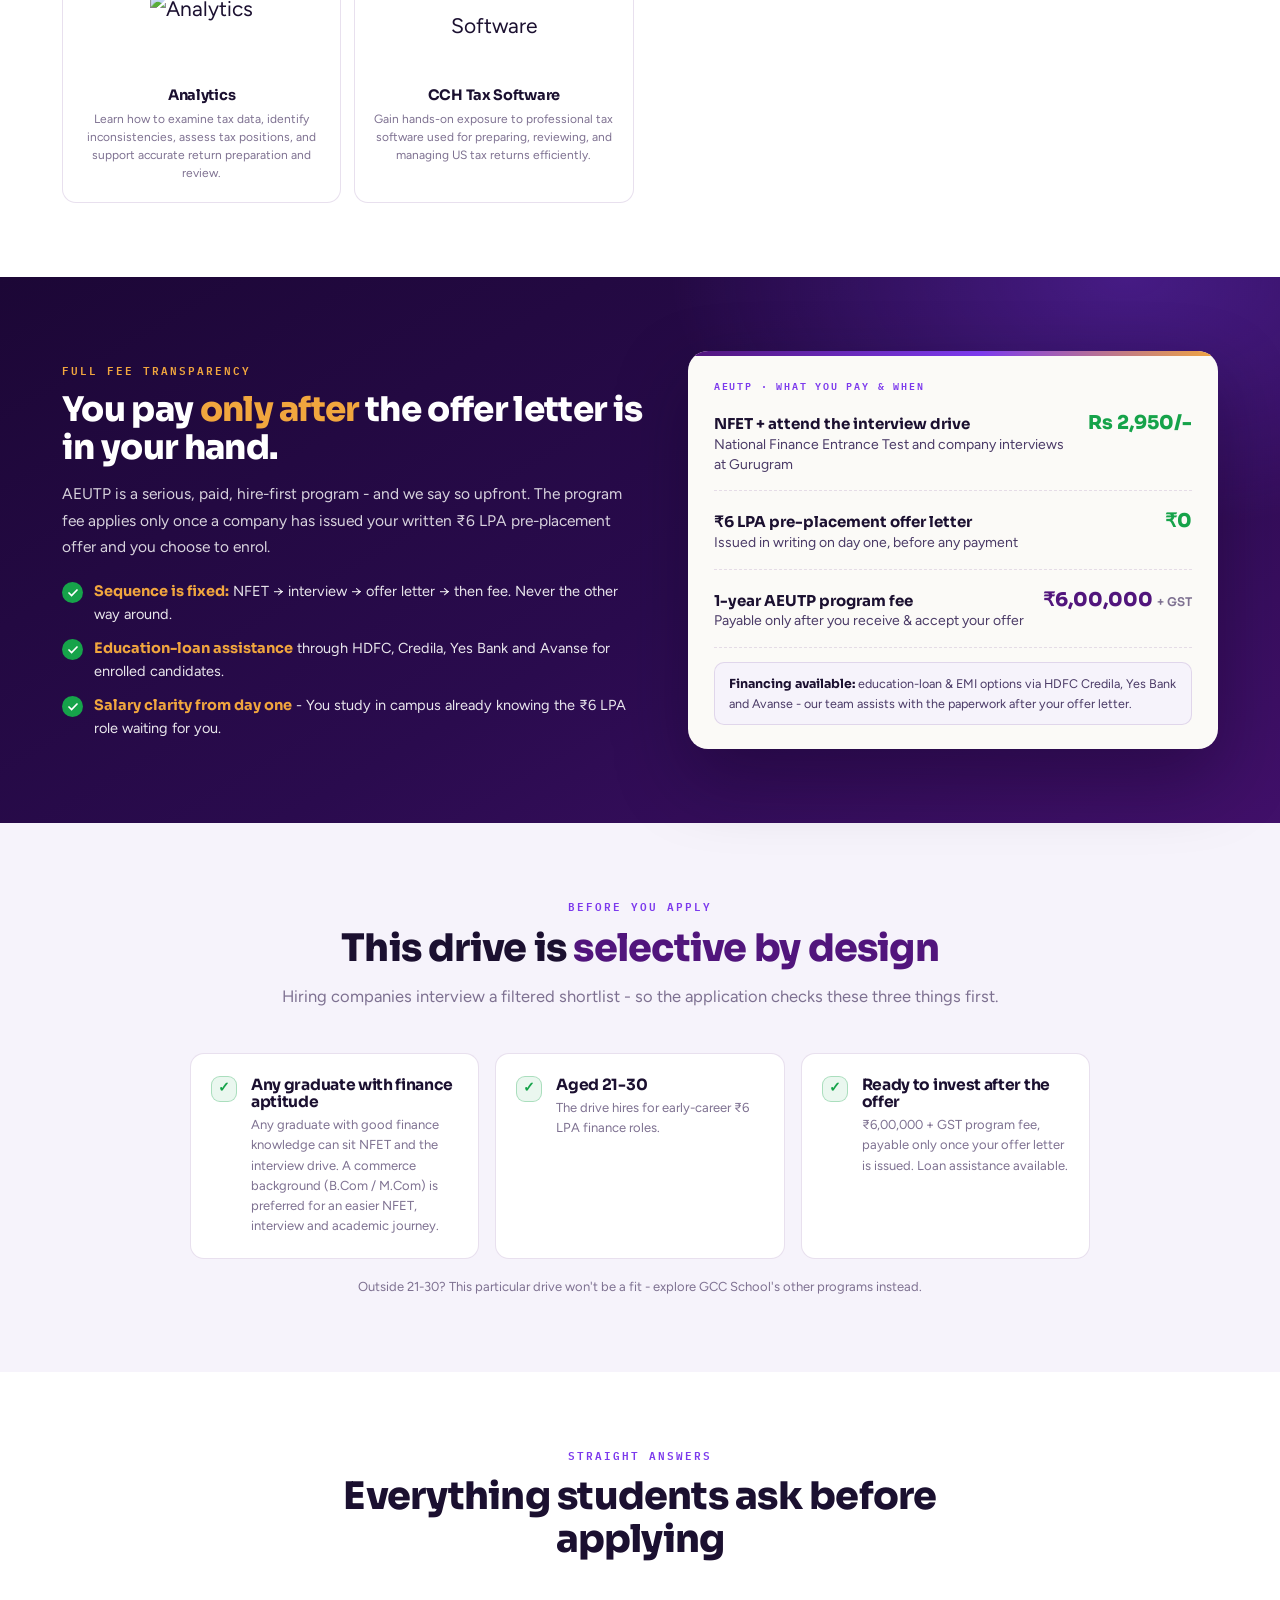
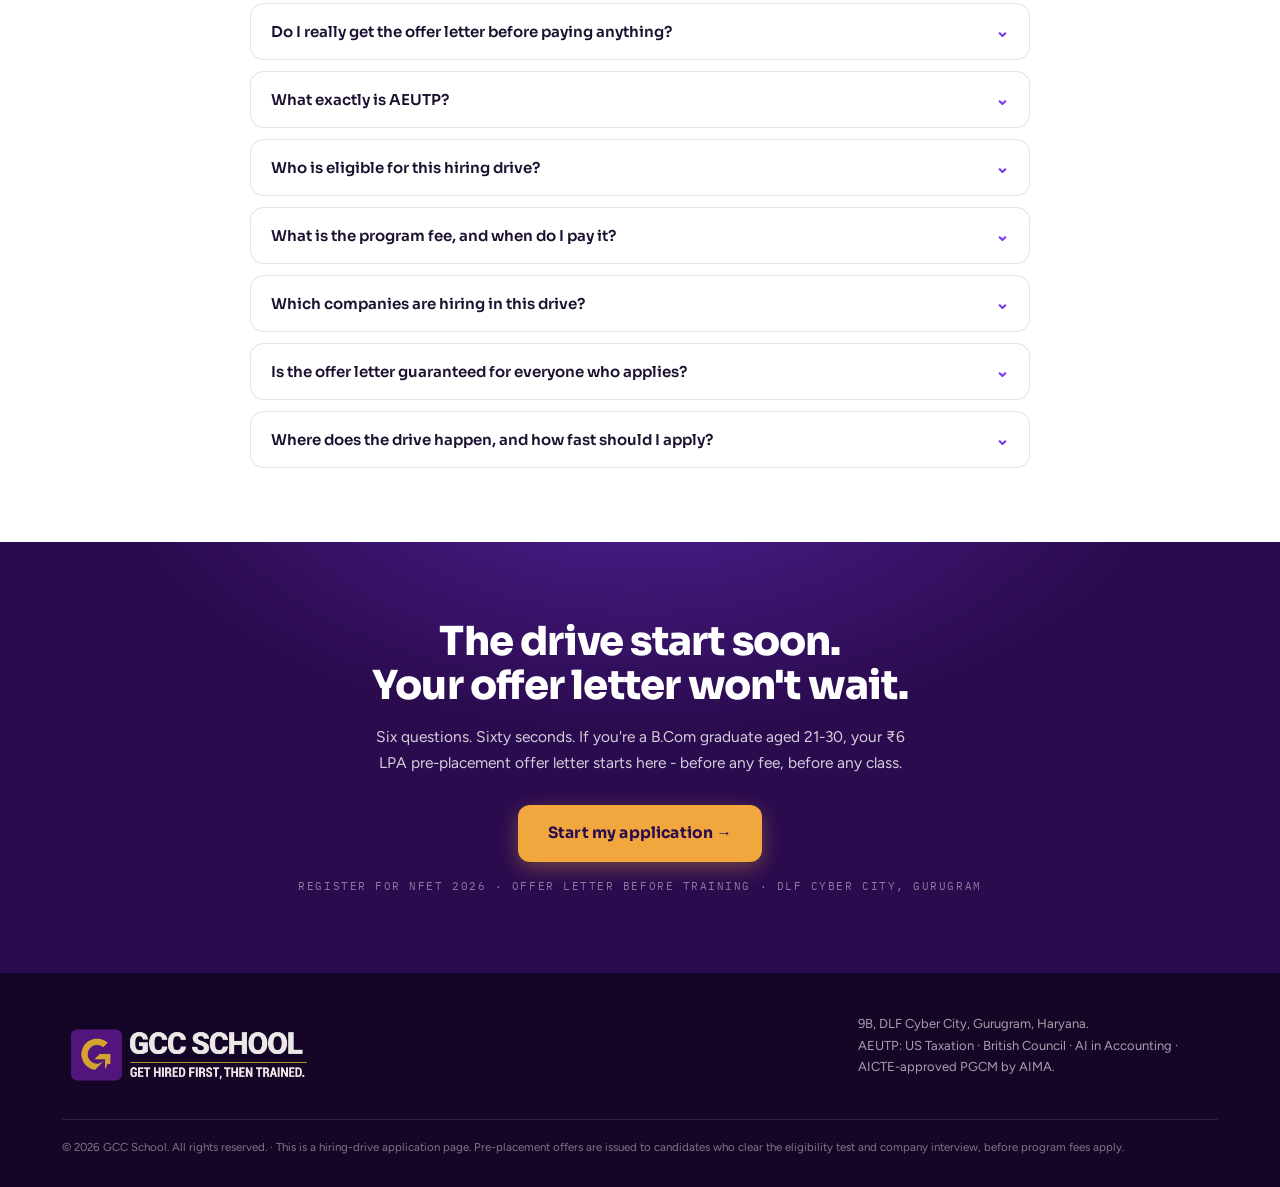
==== commit 0f0425e7: "update" ====
--- a/index.html
+++ b/index.html
@@ -2662,7 +2662,7 @@
         <h2 class="section-title" id="journey-h2">Your Journey From <span class="primary">NFET to Corporate
             Job</span></h2>
         <p class="section-lead">This is the hire-first model: pass NFET, clear the interview drive, and the company
-          issues your offer <em>before</em> you train — so you study with a job already waiting.
+          issues your offer <em>before</em> you train - so you study with a job already waiting.
         </p>
       </div>
 
@@ -2671,7 +2671,7 @@
           <div class="jstep jstep--hire fade-up">
             <div class="jnode">📝<span class="jbadge">1</span></div>
             <h3>Pass the NFET</h3>
-            <p>Register for and clear the National Finance Entrance Test (NFET) — your gateway into the interview drive.
+            <p>Register for and clear the National Finance Entrance Test (NFET) - your gateway into the interview drive.
             </p>
             <span class="jtag">NFET 2026</span>
           </div>
@@ -2684,7 +2684,7 @@
           <div class="jstep jstep--offer fade-up">
             <div class="jnode">📄<span class="jbadge">3</span></div>
             <h3>Get your pre-placement offer letter</h3>
-            <p>Selected candidates receive a pre-placement offer of ₹6 LPA, issued directly by the company —
+            <p>Selected candidates receive a pre-placement offer of ₹6 LPA, issued directly by the company -
               before training begins.</p>
             <span class="jtag">₹6 LPA</span>
           </div>
@@ -2774,7 +2774,7 @@
           <div class="eyebrow" style="color:var(--amber)">Full fee transparency</div>
           <h2 id="fee-h2" style="color:#fff;margin-top:12px">You pay <span class="hl">only after</span> the offer letter
             is in your hand.</h2>
-          <p>AEUTP is a serious, paid, hire-first program — and we say so upfront. The program fee applies only once a
+          <p>AEUTP is a serious, paid, hire-first program - and we say so upfront. The program fee applies only once a
             company has issued your written ₹6 LPA
             pre-placement offer and you choose to enrol.</p>
           <div class="fee-points">
@@ -2788,7 +2788,7 @@
                 enrolled candidates.</span></div>
             <div class="fp"><span class="tk"><svg width="10" height="8" viewBox="0 0 10 8" fill="none">
                   <path d="M1 4l2.6 2.6L9 1" stroke="#fff" stroke-width="1.7" stroke-linecap="round" />
-                </svg></span><span><b>Salary clarity from day one</b> — You study in campus already knowing the ₹6
+                </svg></span><span><b>Salary clarity from day one</b> - You study in campus already knowing the ₹6
                 LPA role waiting for you.</span></div>
           </div>
         </div>
@@ -2810,7 +2810,7 @@
             <div class="v">₹6,00,000 <span style="font-size:12px;font-weight:600;color:var(--ink-3)">+ GST</span></div>
           </div>
           <div class="loan-line"><b>Financing available:</b> education-loan &amp; EMI options via HDFC Credila, Yes Bank
-            and Avanse — our team assists with the paperwork after your offer letter.</div>
+            and Avanse - our team assists with the paperwork after your offer letter.</div>
         </div>
       </div>
     </div>
@@ -2822,14 +2822,14 @@
       <div class="sec-head">
         <div class="eyebrow">Before you apply</div>
         <h2 class="sec-title" id="elig-h2">This drive is <span class="hl">selective by design</span></h2>
-        <p class="sec-lead">Hiring companies interview a filtered shortlist — so the application checks these three
+        <p class="sec-lead">Hiring companies interview a filtered shortlist - so the application checks these three
           things first.</p>
       </div>
       <div class="elig-grid">
         <div class="ecard fade"><span class="tk">✓</span>
           <div>
-            <h3>12th pass with finance aptitude</h3>
-            <p>Any 12th-pass candidate with good finance knowledge can sit NFET and the interview drive. A commerce
+            <h3>Any graduate with finance aptitude</h3>
+            <p>Any graduate with good finance knowledge can sit NFET and the interview drive. A commerce
               background (B.Com / M.Com) is preferred for an easier NFET, interview and academic journey.</p>
           </div>
         </div>
@@ -2847,7 +2847,7 @@
           </div>
         </div>
       </div>
-      <p class="elig-warn">Outside 21-30? This particular drive won't be a fit — explore GCC
+      <p class="elig-warn">Outside 21-30? This particular drive won't be a fit - explore GCC
         School's other programs instead.</p>
     </div>
   </section>
@@ -2932,7 +2932,7 @@
       <h2 id="final-h2">The drive start soon.<br>Your offer letter won't
         wait.</h2>
       <p>Six questions. Sixty seconds. If you're a B.Com graduate aged 21-30, your ₹6 LPA pre-placement offer letter
-        starts here — before any fee, before any class.</p>
+        starts here - before any fee, before any class.</p>
       <a href="#apply" class="btn btn-amber start-btn">Start my application →</a>
       <div class="mono-note">Register for NFET 2026 · Offer letter before training · DLF Cyber City, Gurugram</div>
     </div>
@@ -2943,8 +2943,7 @@
     <div class="wrap">
       <div class="foot-top">
         <img src="./images/gcc-logo.jpeg" alt="GCC School logo">
-        <div style="max-width:360px;line-height:1.65">9B, DLF Cyber City, Gurugram, Haryana.<br>India's first hire-first
-          finance institution — AEUTP: US Taxation · British Council · AI in Accounting · AICTE-approved PGCM by AIMA.
+        <div style="max-width:360px;line-height:1.65">9B, DLF Cyber City, Gurugram, Haryana.<br>AEUTP: US Taxation · British Council · AI in Accounting · AICTE-approved PGCM by AIMA.
         </div>
       </div>
       <div class="foot-bottom">© 2026 GCC School. All rights reserved. · This is a hiring-drive application page.
